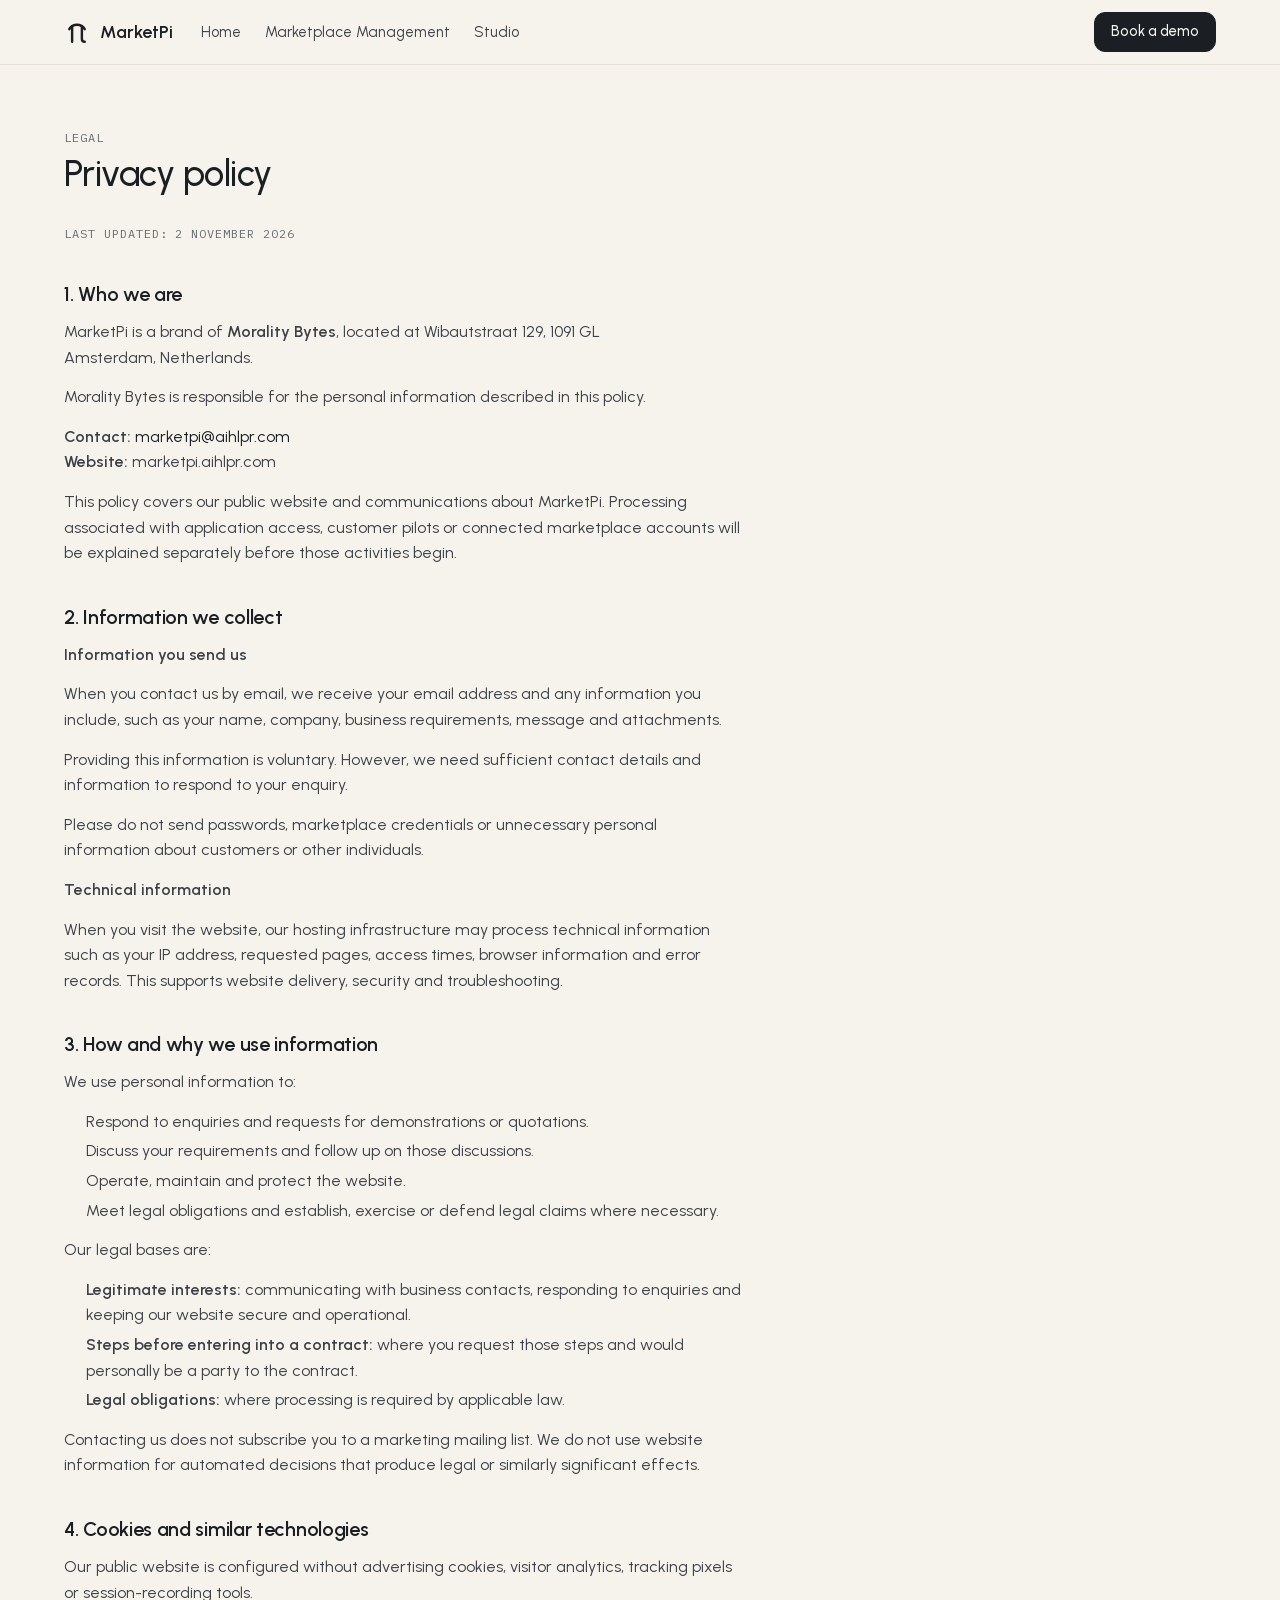
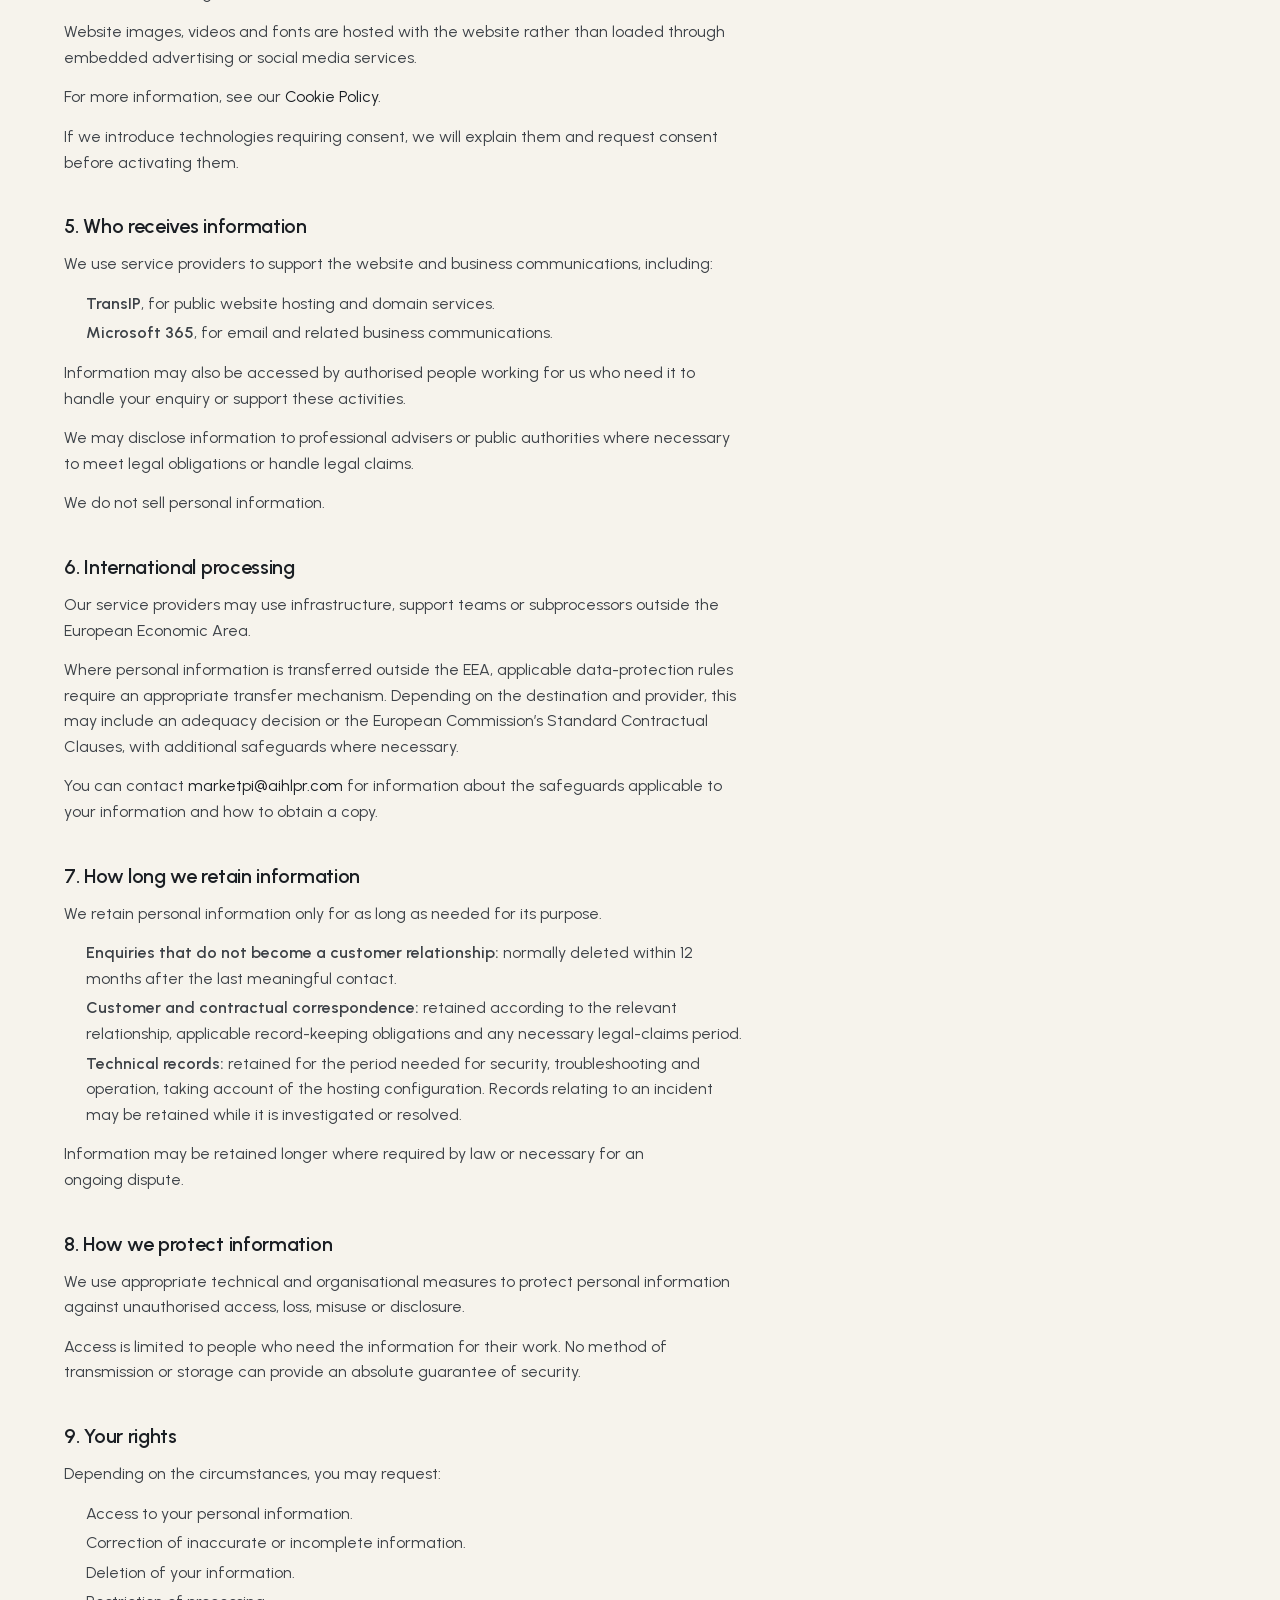
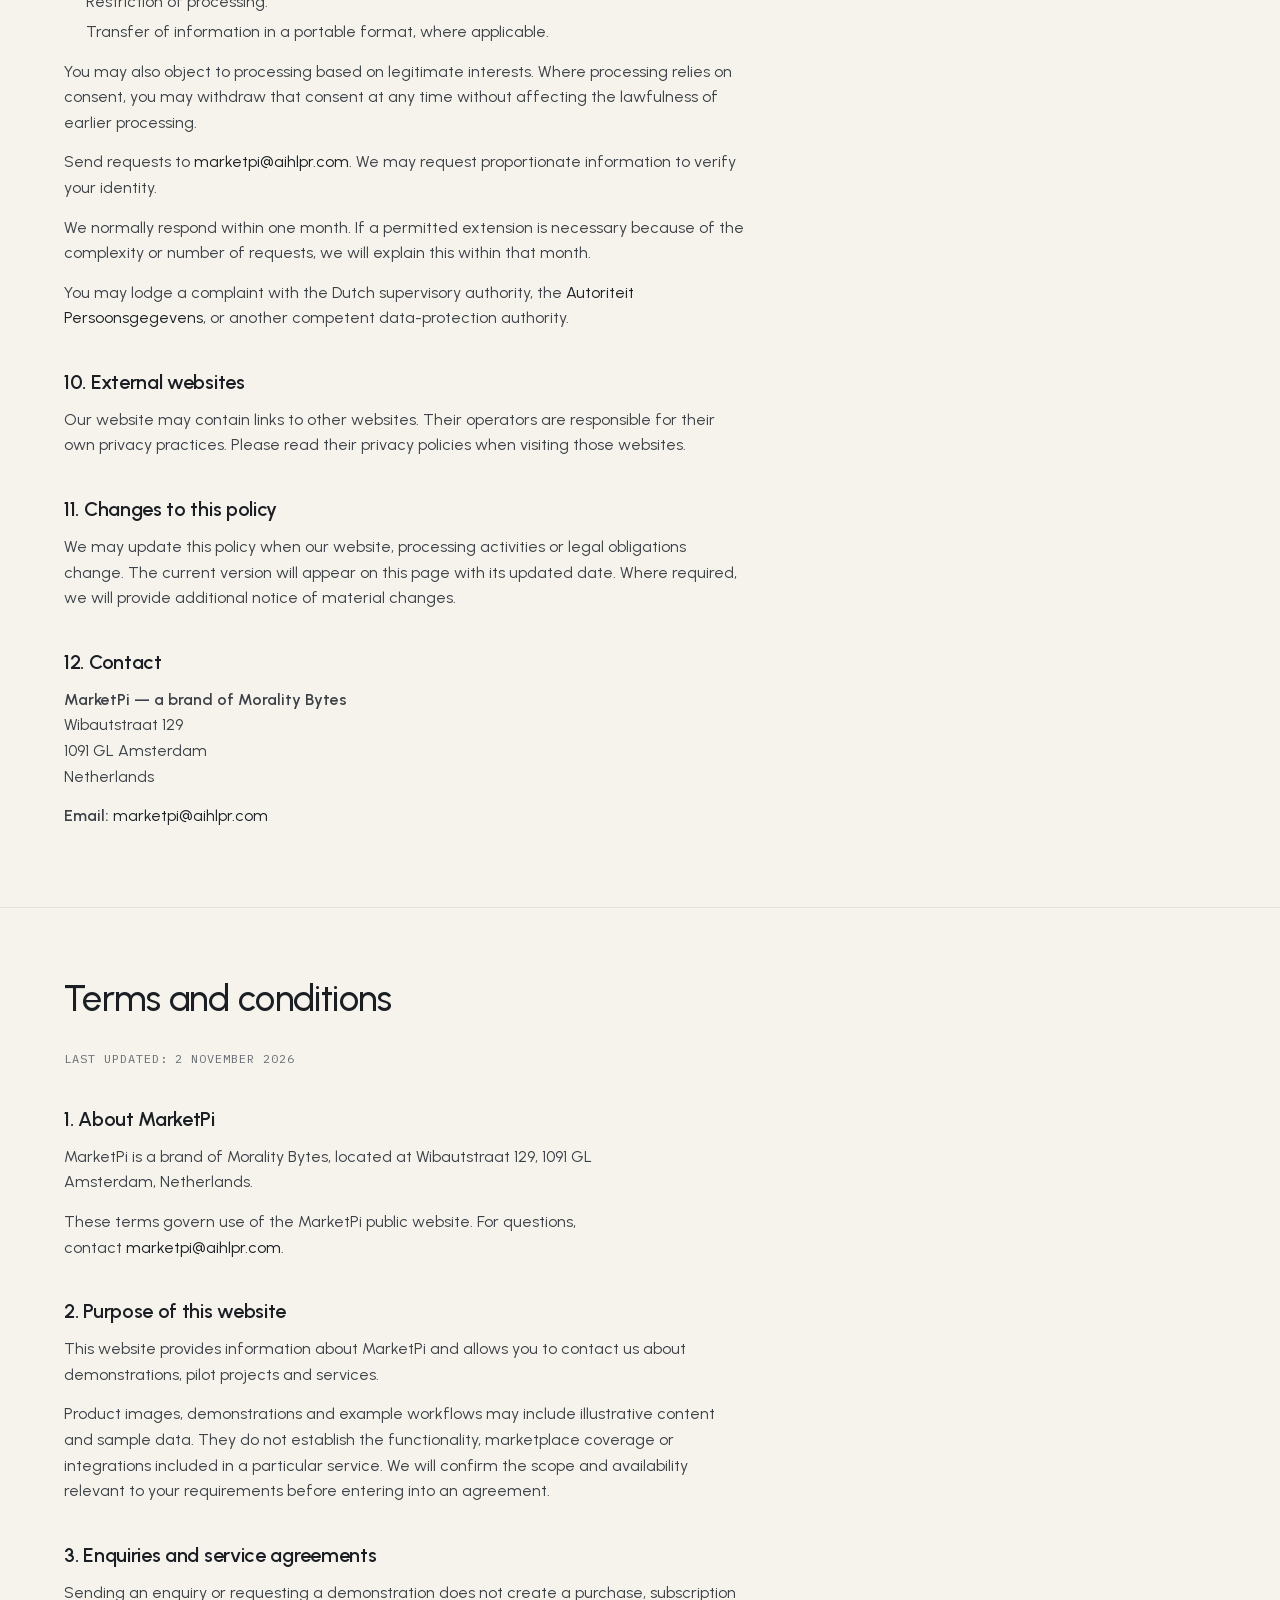
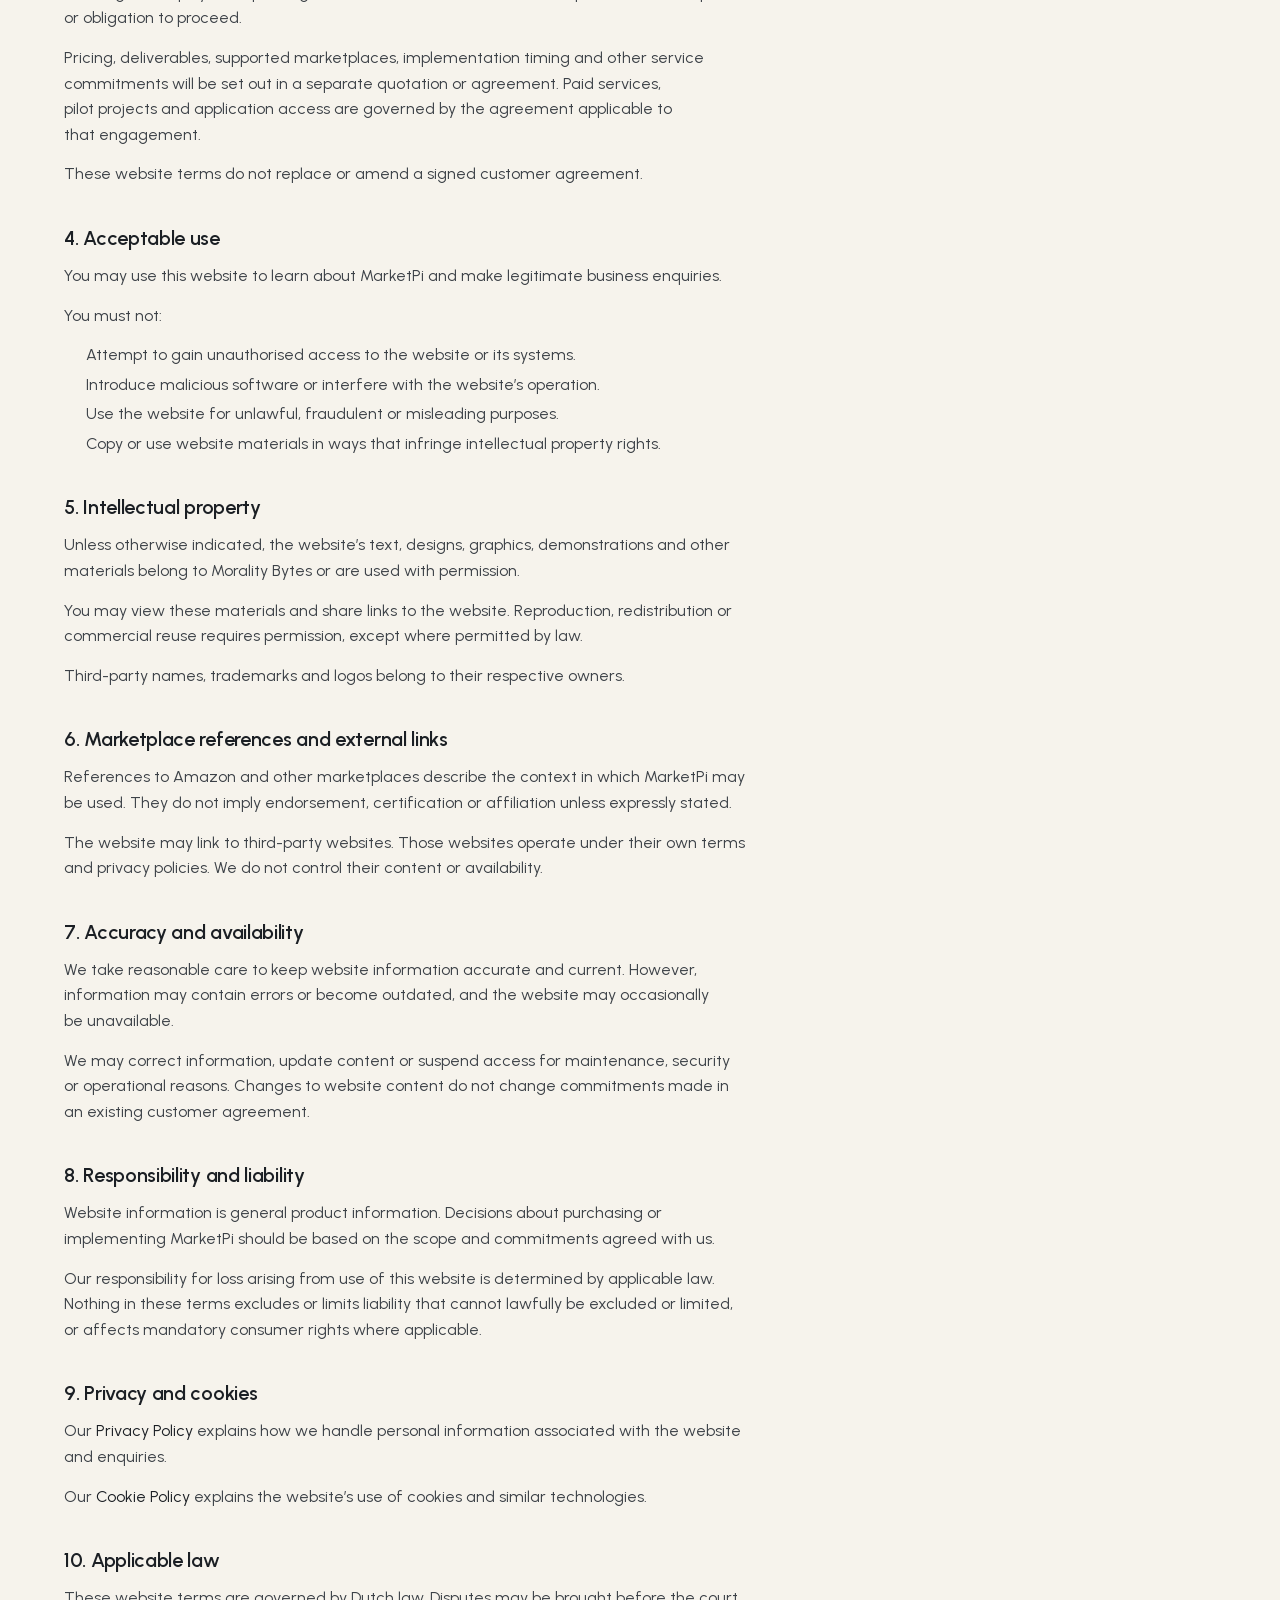
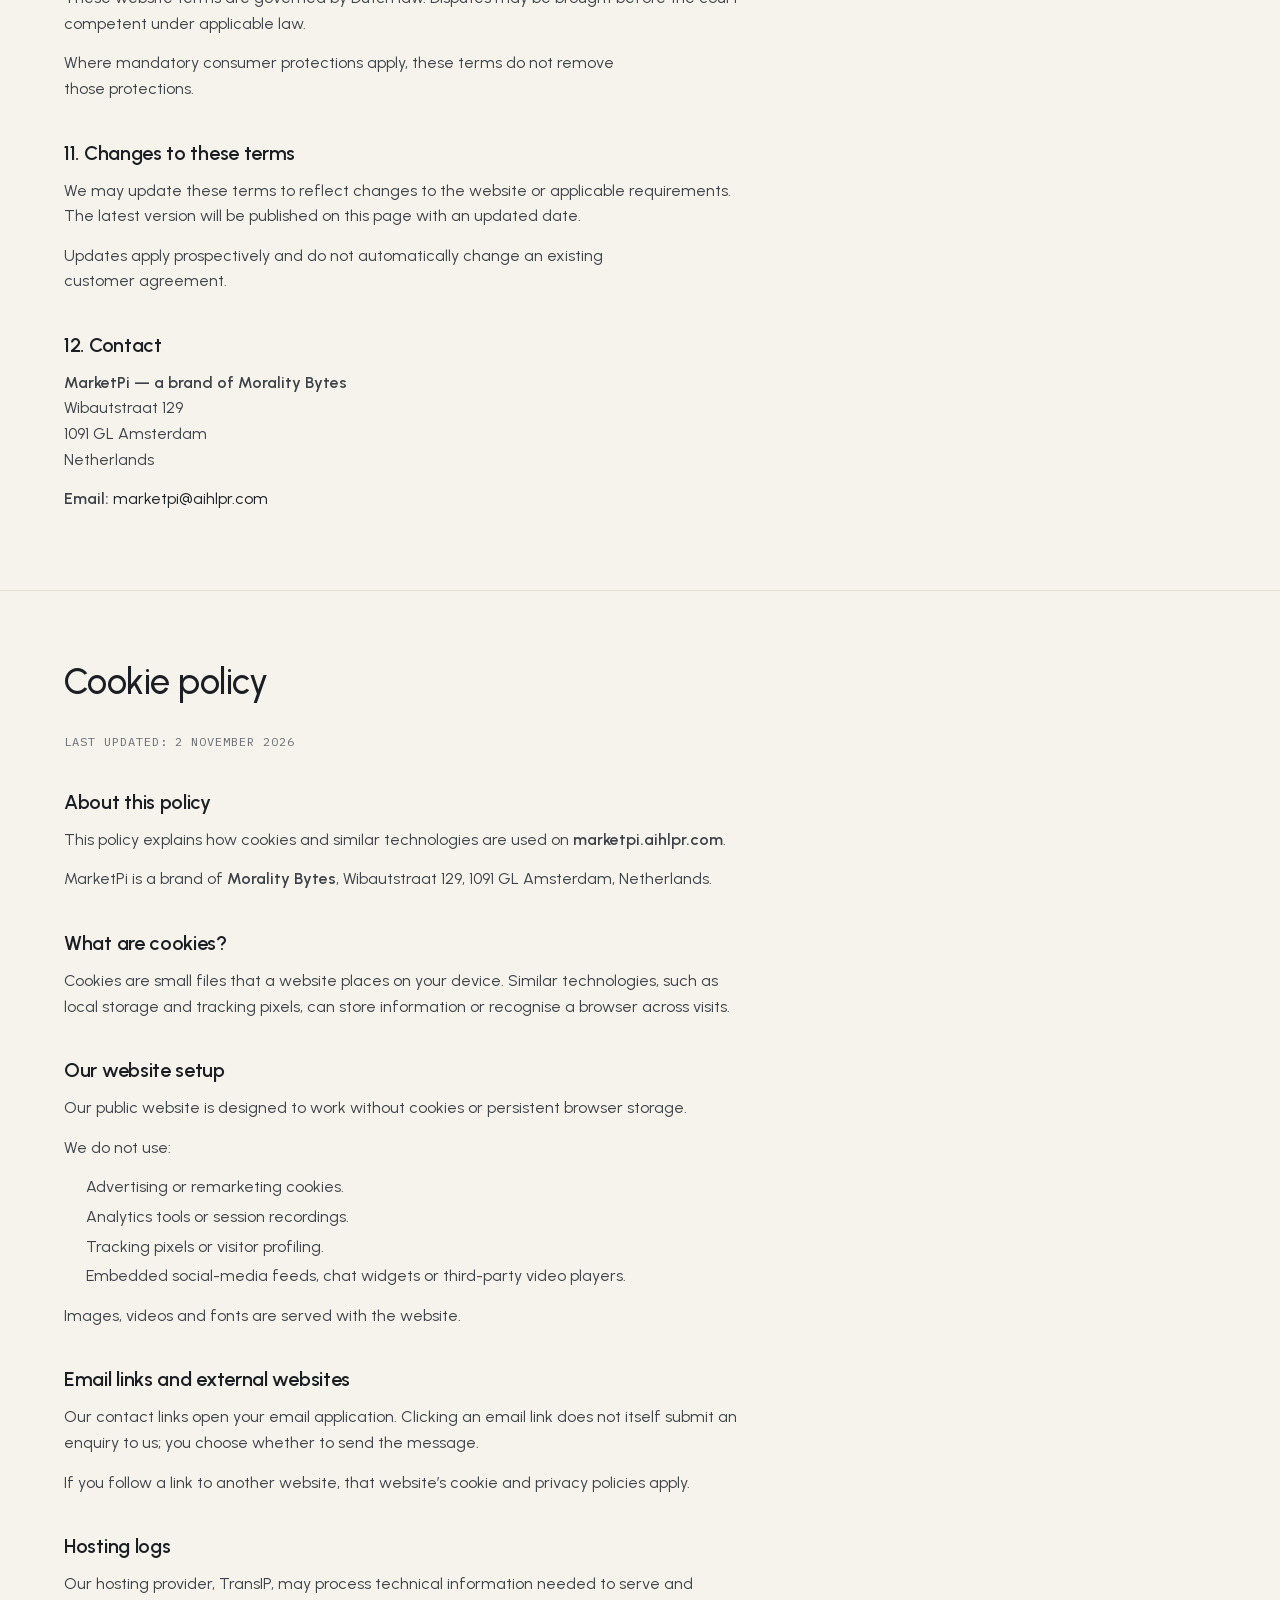
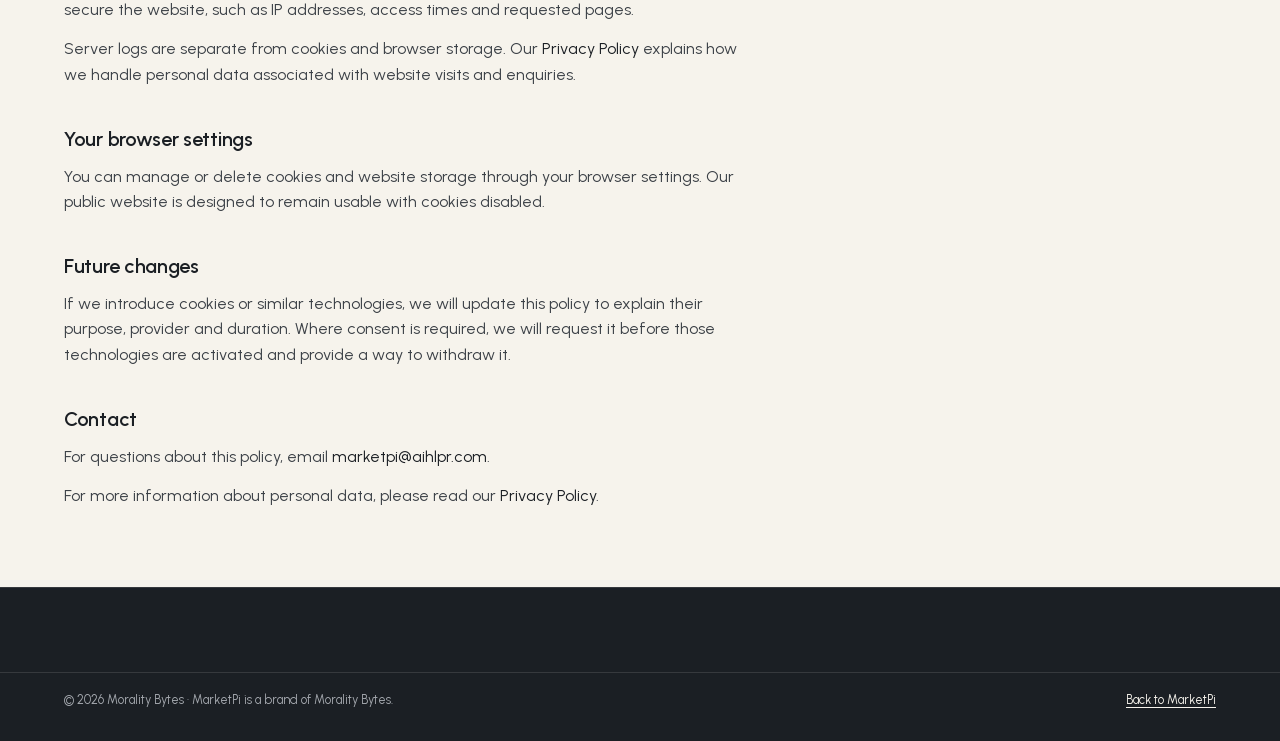
==== legal.html @ b83cbb1c "Merge pull request #6 from AIHLPR/demo-booking-link Link demo buttons to the MarketPi booking page" ====
<!DOCTYPE html>
<html lang="en"><head>
<meta charset="utf-8">
<title>Legal | MarketPi</title>
<meta name="viewport" content="width=device-width, initial-scale=1">
<meta name="robots" content="noindex">
<style>/* cyrillic-ext */
@font-face {
  font-family: 'IBM Plex Mono';
  font-style: normal;
  font-weight: 400;
  font-display: swap;
  src: url("assets/fonts/ibm-plex-mono-400-cyrillic-ext.woff2") format('woff2');
  unicode-range: U+0460-052F, U+1C80-1C8A, U+20B4, U+2DE0-2DFF, U+A640-A69F, U+FE2E-FE2F;
}
/* cyrillic */
@font-face {
  font-family: 'IBM Plex Mono';
  font-style: normal;
  font-weight: 400;
  font-display: swap;
  src: url("assets/fonts/ibm-plex-mono-400-cyrillic.woff2") format('woff2');
  unicode-range: U+0301, U+0400-045F, U+0490-0491, U+04B0-04B1, U+2116;
}
/* vietnamese */
@font-face {
  font-family: 'IBM Plex Mono';
  font-style: normal;
  font-weight: 400;
  font-display: swap;
  src: url("assets/fonts/ibm-plex-mono-400-vietnamese.woff2") format('woff2');
  unicode-range: U+0102-0103, U+0110-0111, U+0128-0129, U+0168-0169, U+01A0-01A1, U+01AF-01B0, U+0300-0301, U+0303-0304, U+0308-0309, U+0323, U+0329, U+1EA0-1EF9, U+20AB;
}
/* latin-ext */
@font-face {
  font-family: 'IBM Plex Mono';
  font-style: normal;
  font-weight: 400;
  font-display: swap;
  src: url("assets/fonts/ibm-plex-mono-400-latin-ext.woff2") format('woff2');
  unicode-range: U+0100-02BA, U+02BD-02C5, U+02C7-02CC, U+02CE-02D7, U+02DD-02FF, U+0304, U+0308, U+0329, U+1D00-1DBF, U+1E00-1E9F, U+1EF2-1EFF, U+2020, U+20A0-20AB, U+20AD-20C4, U+2113, U+2C60-2C7F, U+A720-A7FF;
}
/* latin */
@font-face {
  font-family: 'IBM Plex Mono';
  font-style: normal;
  font-weight: 400;
  font-display: swap;
  src: url("assets/fonts/ibm-plex-mono-400-latin.woff2") format('woff2');
  unicode-range: U+0000-00FF, U+0131, U+0152-0153, U+02BB-02BC, U+02C6, U+02DA, U+02DC, U+0304, U+0308, U+0329, U+2000-206F, U+20AC, U+2122, U+2191, U+2193, U+2212, U+2215, U+FEFF, U+FFFD;
}
/* cyrillic-ext */
@font-face {
  font-family: 'IBM Plex Mono';
  font-style: normal;
  font-weight: 500;
  font-display: swap;
  src: url("assets/fonts/ibm-plex-mono-500-cyrillic-ext.woff2") format('woff2');
  unicode-range: U+0460-052F, U+1C80-1C8A, U+20B4, U+2DE0-2DFF, U+A640-A69F, U+FE2E-FE2F;
}
/* cyrillic */
@font-face {
  font-family: 'IBM Plex Mono';
  font-style: normal;
  font-weight: 500;
  font-display: swap;
  src: url("assets/fonts/ibm-plex-mono-500-cyrillic.woff2") format('woff2');
  unicode-range: U+0301, U+0400-045F, U+0490-0491, U+04B0-04B1, U+2116;
}
/* vietnamese */
@font-face {
  font-family: 'IBM Plex Mono';
  font-style: normal;
  font-weight: 500;
  font-display: swap;
  src: url("assets/fonts/ibm-plex-mono-500-vietnamese.woff2") format('woff2');
  unicode-range: U+0102-0103, U+0110-0111, U+0128-0129, U+0168-0169, U+01A0-01A1, U+01AF-01B0, U+0300-0301, U+0303-0304, U+0308-0309, U+0323, U+0329, U+1EA0-1EF9, U+20AB;
}
/* latin-ext */
@font-face {
  font-family: 'IBM Plex Mono';
  font-style: normal;
  font-weight: 500;
  font-display: swap;
  src: url("assets/fonts/ibm-plex-mono-500-latin-ext.woff2") format('woff2');
  unicode-range: U+0100-02BA, U+02BD-02C5, U+02C7-02CC, U+02CE-02D7, U+02DD-02FF, U+0304, U+0308, U+0329, U+1D00-1DBF, U+1E00-1E9F, U+1EF2-1EFF, U+2020, U+20A0-20AB, U+20AD-20C4, U+2113, U+2C60-2C7F, U+A720-A7FF;
}
/* latin */
@font-face {
  font-family: 'IBM Plex Mono';
  font-style: normal;
  font-weight: 500;
  font-display: swap;
  src: url("assets/fonts/ibm-plex-mono-500-latin.woff2") format('woff2');
  unicode-range: U+0000-00FF, U+0131, U+0152-0153, U+02BB-02BC, U+02C6, U+02DA, U+02DC, U+0304, U+0308, U+0329, U+2000-206F, U+20AC, U+2122, U+2191, U+2193, U+2212, U+2215, U+FEFF, U+FFFD;
}
/* latin-ext */
@font-face {
  font-family: 'Urbanist';
  font-style: normal;
  font-weight: 400;
  font-display: swap;
  src: url("assets/fonts/urbanist-400-latin-ext.woff2") format('woff2');
  unicode-range: U+0100-02BA, U+02BD-02C5, U+02C7-02CC, U+02CE-02D7, U+02DD-02FF, U+0304, U+0308, U+0329, U+1D00-1DBF, U+1E00-1E9F, U+1EF2-1EFF, U+2020, U+20A0-20AB, U+20AD-20C4, U+2113, U+2C60-2C7F, U+A720-A7FF;
}
/* latin */
@font-face {
  font-family: 'Urbanist';
  font-style: normal;
  font-weight: 400;
  font-display: swap;
  src: url("assets/fonts/urbanist-400-latin.woff2") format('woff2');
  unicode-range: U+0000-00FF, U+0131, U+0152-0153, U+02BB-02BC, U+02C6, U+02DA, U+02DC, U+0304, U+0308, U+0329, U+2000-206F, U+20AC, U+2122, U+2191, U+2193, U+2212, U+2215, U+FEFF, U+FFFD;
}
/* latin-ext */
@font-face {
  font-family: 'Urbanist';
  font-style: normal;
  font-weight: 500;
  font-display: swap;
  src: url("assets/fonts/urbanist-400-latin-ext.woff2") format('woff2');
  unicode-range: U+0100-02BA, U+02BD-02C5, U+02C7-02CC, U+02CE-02D7, U+02DD-02FF, U+0304, U+0308, U+0329, U+1D00-1DBF, U+1E00-1E9F, U+1EF2-1EFF, U+2020, U+20A0-20AB, U+20AD-20C4, U+2113, U+2C60-2C7F, U+A720-A7FF;
}
/* latin */
@font-face {
  font-family: 'Urbanist';
  font-style: normal;
  font-weight: 500;
  font-display: swap;
  src: url("assets/fonts/urbanist-400-latin.woff2") format('woff2');
  unicode-range: U+0000-00FF, U+0131, U+0152-0153, U+02BB-02BC, U+02C6, U+02DA, U+02DC, U+0304, U+0308, U+0329, U+2000-206F, U+20AC, U+2122, U+2191, U+2193, U+2212, U+2215, U+FEFF, U+FFFD;
}
/* latin-ext */
@font-face {
  font-family: 'Urbanist';
  font-style: normal;
  font-weight: 600;
  font-display: swap;
  src: url("assets/fonts/urbanist-400-latin-ext.woff2") format('woff2');
  unicode-range: U+0100-02BA, U+02BD-02C5, U+02C7-02CC, U+02CE-02D7, U+02DD-02FF, U+0304, U+0308, U+0329, U+1D00-1DBF, U+1E00-1E9F, U+1EF2-1EFF, U+2020, U+20A0-20AB, U+20AD-20C4, U+2113, U+2C60-2C7F, U+A720-A7FF;
}
/* latin */
@font-face {
  font-family: 'Urbanist';
  font-style: normal;
  font-weight: 600;
  font-display: swap;
  src: url("assets/fonts/urbanist-400-latin.woff2") format('woff2');
  unicode-range: U+0000-00FF, U+0131, U+0152-0153, U+02BB-02BC, U+02C6, U+02DA, U+02DC, U+0304, U+0308, U+0329, U+2000-206F, U+20AC, U+2122, U+2191, U+2193, U+2212, U+2215, U+FEFF, U+FFFD;
}
</style>
<style>:root{--ink:#1B1F24;--ink2:#3C4147;--ink3:#686D73;--cream:#F6F3EC;--sheet:#FBF9F4;--white:#FFFFFF;--line:#E6E1D4;--lineD:#D3CDBD;--amber:#B27319;--amberT:#F4EBD6;--good:#3F7A4F;--goodT:#E2ECE4;--bad:#B0453A;--badT:#F4DED9;--sans:'Urbanist',system-ui,sans-serif;--mono:'IBM Plex Mono',ui-monospace,monospace;--pad:clamp(20px,5vw,64px);--ease:cubic-bezier(.2,.7,.2,1)}
*{box-sizing:border-box}
html{scroll-behavior:smooth}
html,body{margin:0;background:var(--cream);color:var(--ink);font-family:var(--sans);font-size:17px;line-height:1.5;-webkit-font-smoothing:antialiased;overflow-x:hidden}
a{color:var(--ink);text-decoration:none}a:hover{color:var(--amber)}
button{font:inherit;color:inherit;background:none;border:0;padding:0;cursor:pointer}
input{font:inherit;color:inherit}
img{display:block;max-width:100%;height:auto}
p{text-wrap:pretty;margin:0}
h1,h2,h3{margin:0;font-weight:500;letter-spacing:-.015em;text-wrap:balance}
ul,ol{margin:0;padding:0;list-style:none}
.k{font-family:var(--mono);font-size:12px;letter-spacing:.08em;text-transform:uppercase;color:var(--ink3)}
.mono{font-family:var(--mono)}
.wrap{width:100%;max-width:1280px;margin:0 auto;padding:0 var(--pad)}
.btn{display:inline-flex;align-items:center;justify-content:center;gap:8px;height:46px;padding:0 20px;border-radius:11px;border:1px solid var(--ink);background:var(--ink);color:var(--cream);font-size:15.5px;font-weight:500;white-space:nowrap;transition:background .15s,border-color .15s,color .15s}
.btn:hover{background:var(--amber);border-color:var(--amber);color:#fff}
.btn.g{background:transparent;color:var(--ink);border-color:var(--lineD)}.btn.g:hover{background:var(--white);border-color:var(--ink);color:var(--ink)}
.tag{display:inline-flex;align-items:center;gap:6px;min-height:22px;padding:2px 9px;border-radius:999px;border:1px solid var(--lineD);font-family:var(--mono);font-size:10.5px;letter-spacing:.06em;text-transform:uppercase;color:var(--ink2);white-space:nowrap}
.tag i{width:6px;height:6px;border-radius:50%;background:currentColor;flex:none}
.tag.good{background:var(--goodT);border-color:transparent;color:var(--good)}
.tag.bad{background:var(--badT);border-color:transparent;color:var(--bad)}
.tag.amber{background:var(--amberT);border-color:transparent;color:var(--amber)}
.tag.ink{background:var(--ink);border-color:var(--ink);color:var(--cream)}
/* reveal */
.rv{opacity:0;transform:translateY(18px);transition:opacity .8s var(--ease),transform .8s var(--ease)}
.rv.in{opacity:1;transform:none}
.d1{transition-delay:.12s}.d2{transition-delay:.24s}.d3{transition-delay:.36s}
/* nav */
.nav{position:sticky;top:0;z-index:20;background:rgba(246,243,236,.9);backdrop-filter:blur(12px);border-bottom:1px solid var(--line)}
.nav .wrap{display:flex;align-items:center;gap:28px;height:64px}
.nav .brand{display:flex;align-items:center;gap:10px;font-weight:600;font-size:18px}
.nav .brand svg{width:26px;height:26px}
.nav .links{display:flex;gap:24px;flex:1;font-size:15px}
.nav .links a{color:var(--ink2)}.nav .links a:hover{color:var(--amber)}
.nav .btn{height:40px;padding:0 16px;font-size:14.5px;margin-left:auto}
.nav .links a[aria-current]{color:var(--ink);font-weight:500}
.nav .menu{display:none;position:relative}
.nav .menu summary{display:flex;align-items:center;justify-content:center;width:40px;height:40px;border:1px solid var(--line);border-radius:10px;cursor:pointer;list-style:none;color:var(--ink)}
.nav .menu summary::-webkit-details-marker{display:none}
.nav .menu summary svg{width:20px;height:20px}
.nav .menu-list{position:absolute;top:calc(100% + 8px);right:0;display:flex;flex-direction:column;min-width:240px;padding:8px;background:#fff;border:1px solid var(--line);border-radius:14px;box-shadow:0 12px 32px rgba(27,31,36,.12);font-size:16px}
.nav .menu-list a{padding:12px;border-radius:8px;color:var(--ink)}
.nav .menu-list a[aria-current]{font-weight:600}
@media (max-width:1000px){.nav .wrap{gap:12px}.nav .menu{display:block}}
/* sections */
.sec{padding:clamp(72px,9vw,120px) 0}
.sec.w{background:var(--white)}
.sec.d{background:var(--ink);color:var(--cream);--ink2:#C9CCD1;--ink3:#A4A8AE;--line:rgba(246,243,236,.16);--lineD:rgba(246,243,236,.3);--sheet:#23282E;--white:#1B1F24}
.sec.d a{color:var(--cream)}.sec.d a:hover{color:#E7C98F}
.sec.d .btn{background:var(--cream);border-color:var(--cream);color:var(--ink)}.sec.d .btn:hover{background:var(--amber);border-color:var(--amber);color:#fff}
.sec>.wrap{display:flex;flex-direction:column;gap:clamp(32px,4vw,56px)}
.head{display:flex;flex-direction:column;gap:14px;max-width:62ch}
.head h2{font-size:clamp(30px,3.6vw,50px);line-height:1.06}
.head p{font-size:clamp(16.5px,1.25vw,19px);color:var(--ink2);max-width:58ch}
.head .line{font-weight:500;color:var(--ink);margin-top:4px}
.split{display:grid;grid-template-columns:minmax(0,5fr) minmax(0,7fr);gap:clamp(28px,4vw,64px);align-items:center}
.split.r{grid-template-columns:minmax(0,7fr) minmax(0,5fr)}
.split.r .head{order:2}
.split .head{gap:14px}
.split .head h2{font-size:clamp(28px,3.1vw,42px)}
/* frame */
.frame{position:relative;border-radius:12px;background:var(--white);border:1px solid var(--lineD);overflow:hidden;box-shadow:0 30px 60px -40px rgba(27,31,36,.35)}
.frame .bar{display:flex;align-items:center;gap:6px;height:34px;padding:0 12px;border-bottom:1px solid #E6E1D4;background:#FAF8F2;color:#686D73}
.frame .bar i{width:9px;height:9px;border-radius:50%;background:#D3CDBD}
.frame .bar span{margin-left:8px;font-family:var(--mono);font-size:11.5px;letter-spacing:.04em;white-space:nowrap;overflow:hidden;text-overflow:ellipsis}
/* hero */
.hero{padding:clamp(56px,7vw,96px) 0 0;overflow:hidden}
.hero .wrap{gap:clamp(36px,5vw,64px)}
.hero .top{display:grid;grid-template-columns:minmax(0,7fr) minmax(0,5fr);gap:40px;align-items:end}
.hero h1{font-size:clamp(38px,5.2vw,74px);line-height:1;letter-spacing:-.025em;max-width:14ch;margin-top:14px}
.hero .lede{font-size:clamp(17px,1.4vw,21px);color:var(--ink2);max-width:44ch}
.hero .cta{display:flex;gap:10px;flex-wrap:wrap;margin-top:22px}
.hero .for{font-size:14px;color:var(--ink3);margin-top:18px}
.hero .shot{margin-bottom:-6vw}
.hero .shot .frame{box-shadow:0 50px 80px -50px rgba(27,31,36,.45)}
/* workflow */
.flow{display:grid;grid-template-columns:minmax(0,1fr) minmax(0,1fr);gap:clamp(28px,5vw,72px);align-items:start}
.flow .stick{position:sticky;top:96px;display:flex;flex-direction:column;gap:28px}
.nodes{display:grid;grid-template-columns:repeat(4,minmax(0,1fr));position:relative}
.nodes:before{content:"";position:absolute;left:12.5%;right:12.5%;top:13px;height:1px;background:var(--lineD)}
.nodes .prog{position:absolute;left:12.5%;top:12px;height:3px;border-radius:2px;background:var(--amber);width:0;transition:width .7s var(--ease)}
.node{display:flex;flex-direction:column;align-items:center;gap:12px;text-align:center;position:relative}
.node i{width:27px;height:27px;border-radius:50%;border:1.5px solid var(--ink);background:var(--cream);display:flex;align-items:center;justify-content:center;font-family:var(--mono);font-size:11px;transition:background .3s,color .3s,border-color .3s}
.node b{font-weight:500;font-size:17px;transition:color .3s}
.node small{font-size:13px;color:var(--ink3);max-width:16ch;line-height:1.35}
.node.done i{background:var(--ink);color:var(--cream)}
.node.on i{background:var(--amber);border-color:var(--amber);color:#fff}
.node.on b{color:var(--amber)}
.peek{border:1px solid var(--line);border-radius:12px;background:var(--white);padding:16px 18px;min-height:150px;display:flex;flex-direction:column;gap:10px;font-size:14.5px}
.peek .k{font-size:11px}
.peek .row{display:flex;justify-content:space-between;gap:12px;align-items:center;padding:8px 0;border-top:1px solid var(--line)}
.peek .row:first-of-type{border-top:0}
.peek .row span:first-child{color:var(--ink2)}
.peek img{width:44px;height:44px;border-radius:6px;border:1px solid var(--line);object-fit:cover}
.peek .thumbs{display:flex;gap:6px}
.fsteps{display:flex;flex-direction:column}
.fstep{min-height:52vh;display:flex;flex-direction:column;justify-content:center;gap:10px;padding:28px 0;border-top:1px solid var(--line);opacity:.35;transition:opacity .4s}
.fstep:first-child{border-top:0}
.fstep.on{opacity:1}
.fstep h3{font-size:clamp(24px,2.6vw,34px);line-height:1.1}
.fstep p{font-size:16.5px;color:var(--ink2);max-width:40ch}
/* publish excerpt */
.pub{border:1px solid var(--lineD);border-radius:12px;background:var(--white);overflow:hidden;box-shadow:0 30px 60px -40px rgba(27,31,36,.35)}
.pub .tabs{display:flex;gap:4px;padding:10px 12px;border-bottom:1px solid var(--line);background:var(--sheet);overflow-x:auto}
.pub .tabs button{padding:7px 12px;border-radius:999px;font-size:14px;color:var(--ink2);border:1px solid transparent;white-space:nowrap;display:flex;gap:8px;align-items:center}
.pub .tabs button small{font-family:var(--mono);font-size:10px;letter-spacing:.06em;text-transform:uppercase;color:var(--ink3)}
.pub .tabs button.on{background:var(--ink);color:var(--cream)}.pub .tabs button.on small{color:#C9CCD1}
.pub .body{display:grid;grid-template-columns:150px minmax(0,1fr);gap:20px;padding:20px}
.pub .img{position:relative}
.pub .img img{width:100%;aspect-ratio:1;object-fit:cover;border-radius:8px;border:1px solid var(--line)}
.pub .img .sz{position:absolute;left:8px;bottom:8px;background:rgba(27,31,36,.85);color:#fff;font-family:var(--mono);font-size:10.5px;padding:3px 7px;border-radius:5px}
.pub .fields{display:flex;flex-direction:column;font-size:14.5px}
.pub .f{display:grid;grid-template-columns:110px minmax(0,1fr);gap:12px;padding:8px 0;border-top:1px solid var(--line)}
.pub .f:first-child{border-top:0;padding-top:0}
.pub .f .k{font-size:11px;padding-top:3px}
.pub .f .v{color:var(--ink)}
.pub .f .v small{display:block;font-family:var(--mono);font-size:11px;color:var(--ink3);margin-top:2px}
.pub .sub{display:flex;flex-wrap:wrap;gap:10px 18px;align-items:center;padding:14px 20px;border-top:1px solid var(--line);background:var(--sheet);font-size:14px}
.pub .sub .k{font-size:11px}
.pub .sub .ref{font-family:var(--mono);font-size:12px;color:var(--amber)}
.pub .pane{display:none}.pub .pane.on{display:contents}
/* manage excerpt */
.mg{border:1px solid var(--lineD);border-radius:12px;background:var(--white);overflow:hidden;box-shadow:0 30px 60px -40px rgba(27,31,36,.35);display:grid;grid-template-columns:minmax(0,1fr) minmax(0,1fr);min-height:400px}
.mg .list{border-right:1px solid var(--line);display:flex;flex-direction:column}
.mg .lh{display:flex;justify-content:space-between;align-items:center;padding:14px 18px;border-bottom:1px solid var(--line);font-weight:500;font-size:15px}
.mg .lh .k{font-size:11px}
.mg .it{display:grid;grid-template-columns:40px minmax(0,1fr) auto;gap:12px;align-items:center;padding:12px 18px;border-bottom:1px solid var(--line);text-align:left;transition:background .3s}
.mg .it img{width:40px;height:40px;border-radius:6px;border:1px solid var(--line);object-fit:cover;background:#fff}
.mg .it b{display:block;font-weight:500;font-size:14.5px}
.mg .it small{font-size:12.5px;color:var(--ink3)}
.mg .it.on{background:var(--sheet)}
.mg .it .asg{display:none;font-family:var(--mono);font-size:10.5px;color:var(--ink3);letter-spacing:.04em}
.mg.assigned .it.on .asg{display:block}.mg.assigned .it.on .tag.bad{display:none}
.mg .det{padding:18px;display:flex;flex-direction:column;gap:14px;font-size:14.5px;opacity:0;transform:translateX(8px);transition:opacity .4s,transform .4s}
.mg.open .det{opacity:1;transform:none}
.mg .det h4{margin:0;font-size:17px;font-weight:500}
.mg .det .meta{font-family:var(--mono);font-size:11.5px;color:var(--ink3);letter-spacing:.03em}
.mg .cause{padding:12px 14px;border-radius:9px;background:var(--sheet);border:1px solid var(--line);display:flex;flex-direction:column;gap:4px}
.mg .cause .k{font-size:11px}
.mg .hist{display:flex;flex-direction:column}
.mg .hist li{display:grid;grid-template-columns:52px minmax(0,1fr);gap:12px;padding:7px 0;border-top:1px solid var(--line);font-size:13.5px}
.mg .hist li span:first-child{font-family:var(--mono);font-size:11px;color:var(--ink3);padding-top:2px}
.mg .acts{display:flex;gap:8px;flex-wrap:wrap;margin-top:auto}
.mg .acts button{height:36px;padding:0 13px;border-radius:9px;border:1px solid var(--lineD);font-size:13.5px;font-weight:500;background:var(--white)}
.mg .acts button.p{background:var(--ink);color:var(--cream);border-color:var(--ink)}
.mg .toast{position:absolute;left:50%;top:4px;transform:translate(-50%,8px);background:var(--ink);color:var(--cream);padding:9px 14px;border-radius:9px;font-size:13.5px;opacity:0;transition:opacity .3s,transform .3s;white-space:nowrap;max-width:calc(100% - 24px);overflow:hidden;text-overflow:ellipsis}
.mg.assigned .toast{opacity:1;transform:translateX(-50%)}
.mgwrap{position:relative;padding-top:48px;margin-top:-48px}
.replay{display:inline-flex;align-items:center;gap:6px;font-size:13.5px;color:var(--ink3);margin-top:12px}
.replay:hover{color:var(--amber)}
/* monitor measure line */
.measure{display:grid;grid-template-columns:auto minmax(0,1fr);gap:20px 28px;align-items:center;padding:20px 24px;border:1px solid var(--line);border-radius:12px;background:var(--white)}
.measure .big{font-size:clamp(44px,5vw,64px);line-height:1;letter-spacing:-.04em;font-weight:500}
.measure .big small{font-size:.45em;letter-spacing:-.02em}
.measure p{font-size:15px;color:var(--ink2)}
.measure p b{font-weight:500;color:var(--ink)}
/* timeline */
.tl{position:relative;display:grid;grid-template-columns:repeat(6,minmax(0,1fr));gap:12px;padding-top:28px}
.tl:before{content:"";position:absolute;left:0;right:0;top:9px;height:1px;background:var(--lineD)}
.tl li{position:relative;display:flex;flex-direction:column;gap:6px;font-size:14px}
.tl li:before{content:"";position:absolute;top:-24px;left:0;width:11px;height:11px;border-radius:50%;background:var(--cream);border:1.5px solid var(--ink)}
.tl li.a:before{background:var(--amber);border-color:var(--amber)}
.tl li.b:before{background:var(--bad);border-color:var(--bad)}
.tl li .k{font-size:11px}
.tl li b{font-weight:500;font-size:15px;line-height:1.3}
.tl li span{color:var(--ink2);font-size:13.5px}
.beside{display:flex;gap:10px;flex-wrap:wrap}
.beside span{padding:8px 14px;border:1px dashed var(--lineD);border-radius:999px;font-size:14px;color:var(--ink2)}
.beside span.us{border-style:solid;border-color:var(--ink);color:var(--ink);font-weight:500}
/* close */
.close .grid{display:grid;grid-template-columns:minmax(0,1fr) minmax(300px,440px);gap:clamp(28px,5vw,80px);align-items:center}
.close h2{font-size:clamp(34px,4.6vw,64px);line-height:1.02;letter-spacing:-.025em}
.close p{font-size:18px;color:var(--ink2);margin-top:18px;max-width:44ch}
.form{background:var(--sheet);border:1px solid var(--lineD);border-radius:16px;padding:26px}
.form label{display:block;font-size:13px;color:var(--ink3);margin:14px 0 6px}.form label:first-child{margin-top:0}
.form input{width:100%;height:46px;border:1px solid var(--lineD);border-radius:10px;padding:0 14px;background:#2A2F36;color:var(--cream);outline:none}
.form input::placeholder{color:#7F858C}
.form input:focus{border-color:var(--cream)}
.form .btn{width:100%;margin-top:20px}
.form .thanks{display:none;font-size:16px}
.form.sent .fields{display:none}.form.sent .thanks{display:block}
footer{background:var(--ink);color:#A4A8AE;padding:28px 0 44px;font-size:13.5px;border-top:1px solid rgba(246,243,236,.12)}
footer .wrap{display:flex;justify-content:space-between;align-items:center;flex-wrap:wrap;gap:10px 28px}
footer a{color:var(--cream);text-decoration:underline;text-underline-offset:3px}footer a:hover{color:#E7C98F}
@media (prefers-reduced-motion:reduce){.rv{opacity:1;transform:none;transition:none}}
@media (max-width:1000px){.nav .links{display:none}.hero .top{grid-template-columns:minmax(0,1fr)}.split,.split.r{grid-template-columns:minmax(0,1fr)}.split.r .head{order:0}.flow{grid-template-columns:minmax(0,1fr)}.flow .stick{position:static}.fstep{min-height:0;padding:20px 0}.fstep:first-child{border-top:1px solid var(--line)}.tl{grid-template-columns:repeat(3,minmax(0,1fr));row-gap:36px}.tl:before{display:none}.tl li:before{top:-22px}.close .grid{grid-template-columns:minmax(0,1fr)}}
@media (max-width:700px){.mg{grid-template-columns:minmax(0,1fr)}.mg .list{border-right:0;border-bottom:1px solid var(--line)}.mg .det{display:none}.mg.open .det{display:flex}.pub .body{grid-template-columns:minmax(0,1fr)}.pub .img{max-width:160px}.measure{grid-template-columns:minmax(0,1fr)}.nodes small{display:none}.nodes b{font-size:14px}.tl{grid-template-columns:repeat(2,minmax(0,1fr))}.hero .shot{margin-bottom:-10vw}.form{padding:20px}}

.head p{max-width:52ch}
/* publish table */
.pt{border:1px solid var(--lineD);border-radius:12px;background:var(--white);overflow:hidden;box-shadow:0 30px 60px -40px rgba(27,31,36,.35);font-size:14.5px}
.pt .th,.pt .row{display:grid;grid-template-columns:minmax(0,1.6fr) minmax(0,1fr) 60px minmax(0,1fr) minmax(0,1.2fr);gap:14px;align-items:center;padding:12px 18px}
.pt .th{font-family:var(--mono);font-size:10.5px;letter-spacing:.08em;text-transform:uppercase;color:var(--ink3);border-bottom:1px solid var(--line);background:var(--sheet)}
.pt .row{width:100%;text-align:left;border-top:1px solid var(--line);transition:background .2s}
.pt .row:first-of-type{border-top:0}
.pt .row:hover,.pt .row.on{background:var(--sheet)}
.pt .row .p{display:flex;align-items:center;gap:10px;min-width:0}
.pt .row .p img{width:34px;height:34px;border-radius:6px;border:1px solid var(--line);object-fit:cover;flex:none;background:#fff}
.pt .row .p b{font-weight:500;display:block;white-space:nowrap;overflow:hidden;text-overflow:ellipsis}
.pt .row .p small{display:block;font-family:var(--mono);font-size:10.5px;color:var(--ink3);letter-spacing:.04em}
.pt .row .cc{font-family:var(--mono);font-size:11.5px;color:var(--ink2);white-space:nowrap}
.pt .pdet{display:grid;grid-template-columns:120px minmax(0,1fr);gap:18px;padding:16px 18px 18px;border-top:1px solid var(--line);background:var(--sheet)}
.pt .pdet .img{position:relative}
.pt .pdet .img img{width:100%;aspect-ratio:1;object-fit:cover;border-radius:8px;border:1px solid var(--line);background:#fff}
.pt .pdet .img .sz{position:absolute;left:6px;bottom:6px;background:rgba(27,31,36,.85);color:#fff;font-family:var(--mono);font-size:10px;padding:2px 6px;border-radius:4px}
.pt .f{display:grid;grid-template-columns:96px minmax(0,1fr);gap:12px;padding:7px 0;border-top:1px solid var(--line);font-size:14px}
.pt .f:first-child{border-top:0;padding-top:0}
.pt .f .k{font-size:10.5px;padding-top:3px}
.pt .f small{display:block;font-family:var(--mono);font-size:11px;color:var(--ink3);margin-top:2px}
.pt .hint{padding:12px 18px;border-top:1px solid var(--line);font-size:13px;color:var(--ink3);display:flex;justify-content:space-between;gap:12px;flex-wrap:wrap}
.pt.open .hint{display:none}
/* measure line, clearly demo */
.measure .k.demo{grid-column:1/-1;margin-top:-6px}
/* studio intro link in the lifecycle */
.fstep a.more{font-size:14.5px;color:var(--amber);text-decoration:underline;text-underline-offset:3px}
/* close: two paths */
.paths{display:flex;gap:10px;flex-wrap:wrap;margin-top:26px}
.sec.d .btn.g{background:transparent;color:var(--cream);border-color:rgba(246,243,236,.4)}.sec.d .btn.g:hover{background:var(--amber);border-color:var(--amber);color:#fff}
.watch{position:fixed;inset:0;z-index:50;background:rgba(27,31,36,.72);display:flex;align-items:center;justify-content:center;padding:24px}
.watch[hidden]{display:none}
.watch .box{width:min(960px,100%);background:var(--ink);color:var(--cream);border-radius:14px;border:1px solid rgba(246,243,236,.18);overflow:hidden}
.watch .vh{display:flex;justify-content:space-between;align-items:center;padding:12px 16px;border-bottom:1px solid rgba(246,243,236,.14);font-size:14px}
.watch .vh button{width:32px;height:32px;border-radius:8px;border:1px solid rgba(246,243,236,.3);display:flex;align-items:center;justify-content:center}
.watch .vid{aspect-ratio:16/9;display:flex;flex-direction:column;align-items:center;justify-content:center;gap:12px;background:#23282E;color:#A4A8AE;font-size:15px;text-align:center;padding:24px}
.watch .vid .k{color:#A4A8AE}
.watch .vid .play{width:64px;height:64px;border-radius:50%;border:1.5px solid rgba(246,243,236,.5);display:flex;align-items:center;justify-content:center}
.watch .vid .play svg{width:22px;height:22px;margin-left:3px}
@media (max-width:700px){.pt .th{display:none}.pt .row{grid-template-columns:minmax(0,1fr) auto;row-gap:6px}.pt .row .mk,.pt .row .cc{display:none}.pt .pdet{grid-template-columns:minmax(0,1fr)}.pt .pdet .img{max-width:140px}}

/* built excerpts: one idea each, no window chrome */
.card{border:1px solid var(--lineD);border-radius:14px;background:var(--white);box-shadow:0 30px 60px -44px rgba(27,31,36,.35);overflow:hidden}
.card .ch{display:flex;align-items:center;gap:12px;padding:14px 18px;border-bottom:1px solid var(--line)}
.card .ch img{width:40px;height:40px;border-radius:8px;border:1px solid var(--line);object-fit:cover;background:#fff}
.card .ch b{font-weight:500;font-size:16px;display:block}
.card .ch small{font-family:var(--mono);font-size:11px;color:var(--ink3);letter-spacing:.04em}
.card .ch .k{margin-left:auto}
.card .cr{display:grid;grid-template-columns:minmax(0,1.1fr) minmax(0,1fr) auto;gap:14px;align-items:center;padding:13px 18px;border-top:1px solid var(--line);font-size:14.5px}
.card .cr:first-of-type{border-top:0}
.card .cr .m{font-weight:500}.card .cr .m small{display:block;font-family:var(--mono);font-size:10.5px;color:var(--ink3);letter-spacing:.04em;font-weight:400;margin-top:2px}
.card .cr .s{color:var(--ink2)}
.card .cf{padding:12px 18px;border-top:1px solid var(--line);background:var(--sheet);font-size:13.5px;color:var(--ink2);display:flex;gap:10px;align-items:center;flex-wrap:wrap}
.card .cf b{font-weight:500;color:var(--ink)}
/* hero */
.hero .top{align-items:center}
.hero{padding-bottom:clamp(56px,7vw,96px)}
.hero .top{grid-template-columns:minmax(0,6fr) minmax(0,5fr);gap:clamp(32px,5vw,72px)}
.hero .hv{max-width:560px;margin-left:auto}
/* monitor excerpt */
.mon{display:flex;flex-direction:column}
.mon .st4{display:grid;grid-template-columns:repeat(4,minmax(0,1fr))}
.mon .st4>div{padding:14px 16px;border-left:1px solid var(--line);display:flex;flex-direction:column;gap:6px}
.mon .st4>div:first-child{border-left:0}
.mon .st4 .k{font-size:10.5px}
.mon .st4 b{font-weight:500;font-size:15px;line-height:1.25}
.mon .st4 small{font-size:12.5px;color:var(--ink3)}
.mon .st4 .tag{align-self:flex-start;margin-top:2px}
.mon .cmp{display:grid;grid-template-columns:150px 150px minmax(0,1fr);gap:18px;padding:18px;border-top:1px solid var(--line);background:var(--sheet);align-items:start}
.mon .cmp figure{margin:0;display:flex;flex-direction:column;gap:6px}
.mon .cmp img{width:100%;aspect-ratio:1;object-fit:cover;border-radius:8px;border:1px solid var(--line);background:#fff}
.mon .cmp .live img{outline:2px solid var(--bad);outline-offset:-2px}
.mon .cmp figcaption{font-size:12.5px;color:var(--ink2)}
.mon .cmp figcaption b{font-weight:500;color:var(--ink)}
.mon .why{display:flex;flex-direction:column;gap:8px;font-size:14px}
.mon .why b{font-weight:500;font-size:15.5px}
.mon .why p{color:var(--ink2)}
.mon .why .acts{display:flex;gap:8px;flex-wrap:wrap;margin-top:6px}
.mon .why .acts span{height:34px;padding:0 12px;border-radius:9px;border:1px solid var(--lineD);font-size:13.5px;font-weight:500;display:inline-flex;align-items:center;background:var(--white)}
.mon .why .acts span.p{background:var(--ink);color:var(--cream);border-color:var(--ink)}
/* studio excerpt */
.stu{display:grid;grid-template-columns:minmax(0,1.15fr) minmax(0,1fr);gap:clamp(20px,3vw,40px);align-items:stretch}
.stu .img{position:relative;border-radius:14px;overflow:hidden;border:1px solid var(--lineD)}
.stu .img img{width:100%;aspect-ratio:1;object-fit:cover}
.stu .img .lock{position:absolute;left:12px;bottom:12px;display:inline-flex;align-items:center;gap:7px;background:rgba(27,31,36,.86);color:#fff;font-family:var(--mono);font-size:11px;letter-spacing:.04em;padding:6px 10px;border-radius:7px}
.stu .img .lock svg{width:12px;height:12px}
.stu .side{display:flex;flex-direction:column;gap:14px}
.stu .panel{border:1px solid var(--lineD);border-radius:14px;background:var(--white);padding:16px 18px;display:flex;flex-direction:column;gap:4px;font-size:14px}
.stu .panel .k{margin-bottom:6px}
.stu .panel .l{display:grid;grid-template-columns:20px minmax(0,1fr) auto;gap:10px;align-items:center;padding:7px 0;border-top:1px solid var(--line);color:var(--ink2)}
.stu .panel .l:first-of-type{border-top:0}
.stu .panel .l svg{width:14px;height:14px;color:var(--ink3)}
.stu .panel .l b{font-weight:500;color:var(--ink)}
.stu .panel .l .mono{font-size:11px;color:var(--ink3)}
.stu .panel .l.lk{color:var(--ink3)}
.mgwrap{position:relative}
.mg .toast{top:auto;bottom:14px;left:25%;max-width:calc(50% - 24px)}
@media (max-width:700px){.mg .toast{left:50%;max-width:calc(100% - 24px);bottom:58px}}
@media (max-width:1000px){.hero .hv{margin-left:0;max-width:none}.stu{grid-template-columns:minmax(0,1fr)}}
@media (max-width:700px){.mon .st4{grid-template-columns:1fr 1fr}.mon .st4>div:nth-child(3){border-left:0}.mon .st4>div:nth-child(n+3){border-top:1px solid var(--line)}.mon .cmp{grid-template-columns:1fr 1fr}.mon .cmp .why{grid-column:1/-1}.card .cr{grid-template-columns:minmax(0,1fr) auto}.card .cr .s{display:none}}

/* v7: narrative copy, animation placeholders instead of built excerpts */
.hero h1{max-width:19ch}
.hero .lede{max-width:52ch}
.note,.head p.note{font-size:14px;color:var(--ink3)}
.hero .note{margin-top:18px}
.tag.o{background:transparent;border-color:var(--amber);color:var(--amber)}
/* animation placeholder */
.anim{position:relative;border:1px dashed var(--lineD);border-radius:14px;background:var(--sheet);display:flex;flex-direction:column;overflow:hidden}
.anim.wide{aspect-ratio:16/7;min-height:280px}
.anim.box{aspect-ratio:4/3;min-height:300px}
.anim .ah,.anim .af{display:flex;justify-content:space-between;align-items:center;gap:12px;padding:12px 18px;font-size:13px;color:var(--ink3)}
.anim .ah{border-bottom:1px dashed var(--line)}
.anim.vid{border-style:solid;aspect-ratio:auto;min-height:0;margin:0;background:var(--sheet)}
.anim.vid .ah{border-bottom-style:solid}
.anim.vid video{display:block;width:100%;height:auto;max-height:min(78vh,900px);object-fit:contain;background:var(--sheet)}
.anim.vid picture,.anim.vid picture img{display:block;width:100%;height:auto;background:var(--white)}
/* listing monitoring */
.mon{display:grid;grid-template-columns:minmax(0,55fr) minmax(0,45fr);gap:clamp(28px,5vw,72px);align-items:start}
.mon-t{display:flex;flex-direction:column;gap:22px}
.mon-s{margin:0;justify-self:end;width:100%;max-width:480px}
.mon-s .zoom{display:block;width:100%;padding:0;border:1px solid var(--lineD);border-radius:14px;background:#F6F3EC;overflow:hidden;cursor:zoom-in;text-align:left}
.mon-s .zoom img{display:block;width:100%;height:auto}
.mon-s figcaption{margin-top:12px;font-size:13px;color:var(--ink3)}
.lbx{position:fixed;inset:0;z-index:100;background:rgba(27,31,36,.92);display:flex;align-items:center;justify-content:center;padding:32px;cursor:zoom-out}
.lbx[hidden]{display:none}
.lbx img{max-width:min(1100px,100%);max-height:100%;border-radius:14px;background:#F6F3EC}
.lbx-x{position:absolute;top:16px;right:20px;width:40px;height:40px;border:0;border-radius:50%;background:transparent;color:#fff;font-size:28px;line-height:1;cursor:pointer}
@media (max-width:900px){.mon{grid-template-columns:minmax(0,1fr)}.mon-s{justify-self:start;max-width:480px}}
.anim .af{border-top:1px dashed var(--line);font-family:var(--mono);font-size:11px;letter-spacing:.04em}
.anim .ab{flex:1;display:flex;flex-direction:column;align-items:center;justify-content:center;gap:16px;padding:24px;text-align:center}
.anim .play{width:52px;height:52px;border-radius:50%;border:1.5px solid var(--ink);display:flex;align-items:center;justify-content:center;color:var(--ink)}
.anim .play svg{width:18px;height:18px;margin-left:2px}
.anim b{font-weight:500;font-size:clamp(18px,1.6vw,22px);letter-spacing:-.01em}
.chain{display:flex;flex-wrap:wrap;justify-content:center;gap:6px 10px;font-size:14px;color:var(--ink2)}
.chain li{display:flex;align-items:center;gap:10px}
.chain li+li:before{content:"→";color:var(--ink3)}
/* capabilities */
.caps{display:grid;grid-template-columns:repeat(2,minmax(0,1fr));gap:0 clamp(28px,4vw,64px)}
.caps article{display:flex;flex-direction:column;gap:10px;align-items:flex-start;padding:28px 0;border-top:1px solid var(--line)}
.caps h3{font-size:clamp(20px,1.7vw,24px);line-height:1.2}
.caps .ck{font-family:var(--mono);font-size:13px;letter-spacing:.08em;text-transform:uppercase;color:var(--ink);font-weight:500}
.caps p{font-size:16px;color:var(--ink2);max-width:46ch}
.more{font-size:14.5px;color:var(--amber);text-decoration:underline;text-underline-offset:3px}
/* three columns */
.trio{display:grid;grid-template-columns:repeat(3,minmax(0,1fr));gap:clamp(24px,3vw,40px)}
.trio article{border-top:1px solid var(--lineD);padding-top:16px;display:flex;flex-direction:column;gap:10px}
.trio h3{font-size:22px;line-height:1.2}
.trio p{font-size:15.5px;color:var(--ink2)}
/* prose column beside a heading */
.copy{display:flex;flex-direction:column;gap:14px;font-size:17px;color:var(--ink2);align-items:flex-start}
.copy ul{display:flex;flex-direction:column;gap:8px;padding-left:18px;list-style:disc}
.copy ul::marker{color:var(--ink3)}
/* close */
.close .head{max-width:60ch}
.close .head h2{font-size:clamp(34px,4.6vw,64px);line-height:1.02;letter-spacing:-.025em}
.close .head p{color:var(--ink2)}
.close .cta{display:flex;gap:10px;flex-wrap:wrap;margin-top:10px}
#pricing{padding:clamp(56px,7vw,88px) 0}
#pricing .head p{color:var(--ink2)}
#pricing .cta{display:flex;gap:10px;flex-wrap:wrap;margin-top:10px}
footer{padding:48px 0 32px}
footer .wrap.ft{display:grid;grid-template-columns:minmax(0,1.6fr) repeat(3,minmax(0,1fr));gap:32px clamp(24px,4vw,64px);align-items:start}
footer .fb{display:flex;flex-direction:column;gap:12px;max-width:34ch}
footer .fb .brand{display:inline-flex;align-items:center;gap:10px;color:var(--cream);text-decoration:none;font-weight:500;font-size:16px}
footer .fb .brand svg{width:22px;height:22px}
footer .fb p{margin:0;color:#A4A8AE;line-height:1.5}
footer .fb .co{color:#C9CCD1}
footer .fc{display:flex;flex-direction:column;gap:9px}
footer .fc .k{color:#A4A8AE;margin-bottom:4px}
footer .fc a{color:var(--cream);text-decoration:none;font-size:14px}
footer .fc address{font-style:normal;font-size:13.5px;line-height:1.5;color:#A4A8AE;margin-top:6px}
footer .fc a:hover{color:#E7C98F;text-decoration:underline;text-underline-offset:3px}
footer .wrap.fl{display:flex;justify-content:space-between;gap:10px 24px;flex-wrap:wrap;margin-top:36px;padding-top:18px;border-top:1px solid rgba(246,243,236,.12);font-size:12.5px;color:#A4A8AE}
@media (max-width:900px){footer .wrap.ft{grid-template-columns:repeat(2,minmax(0,1fr))}footer .fb{grid-column:1/-1}}
@media (max-width:480px){footer .wrap.ft{grid-template-columns:minmax(0,1fr)}}
@media (max-width:1000px){.caps{grid-template-columns:minmax(0,1fr)}.trio{grid-template-columns:minmax(0,1fr)}.anim.wide{aspect-ratio:auto;min-height:260px}.anim.box{aspect-ratio:auto;min-height:240px}}
</style>

<style>.legal .head{max-width:62ch}.legal h2{font-size:clamp(26px,3vw,36px)}.legal p{color:var(--ink2);font-size:16px}.legal .sec{padding:clamp(40px,5vw,64px) 0}.legal .sec+.sec{border-top:1px solid var(--line)}.legal .doc{max-width:62ch}.legal .doc .k{display:block;margin-top:24px}.legal .doc h3{font-size:20px;font-weight:600;margin:36px 0 10px}.legal .doc p{margin:0 0 14px;line-height:1.6}.legal .doc ul{color:var(--ink2);font-size:16px;line-height:1.6;margin:0 0 14px;padding-left:22px}.legal .doc li{margin:4px 0}.legal .doc a{color:var(--ink)}.legal .doc a:hover{color:var(--amber)}</style>
</head>
<body class="legal">
<nav class="nav" aria-label="Main navigation"><div class="wrap"><a class="brand" href="/"><svg viewBox="0 0 64 64" fill="none" stroke="currentColor" stroke-width="6" stroke-linecap="round" aria-hidden="true"><path d="M12.95 25 A22 22 0 0 1 51.05 25"></path><path d="M20 17.6 V56"></path><path d="M44 17.6 V49 A7 7 0 0 0 51 56"></path></svg>MarketPi</a><div class="links"><a href="/">Home</a><a href="/marketplace-management">Marketplace Management</a><a href="/studio">Studio</a></div><a class="btn" href="https://bookings.cloud.microsoft/book/MarketPiDemo3@aihlpr.com/?ismsaljsauthenabled" target="_blank" rel="noopener">Book a demo</a><details class="menu"><summary aria-label="Open menu"><svg viewBox="0 0 24 24" fill="none" stroke="currentColor" stroke-width="2" stroke-linecap="round" aria-hidden="true"><path d="M4 7h16M4 12h16M4 17h16"></path></svg></summary><div class="menu-list" onclick="this.parentNode.open=false"><a href="/">Home</a><a href="/marketplace-management">Marketplace Management</a><a href="/studio">Studio</a></div></details></div></nav>
<section class="sec" id="privacy"><div class="wrap"><div class="doc"><span class="k" style="margin-top:0">Legal</span><h2>Privacy policy</h2><span class="k">Last updated: 2 November 2026</span><h3>1. Who we are</h3><p>MarketPi is a brand of <strong>Morality Bytes</strong>, located at Wibautstraat 129, 1091 GL Amsterdam, Netherlands.</p><p>Morality Bytes is responsible for the personal information described in this policy.</p><p><strong>Contact:</strong> <a href="mailto:marketpi@aihlpr.com">marketpi@aihlpr.com</a><br><strong>Website:</strong> marketpi.aihlpr.com</p><p>This policy covers our public website and communications about MarketPi. Processing associated with application access, customer pilots or connected marketplace accounts will be explained separately before those activities begin.</p><h3>2. Information we collect</h3><p><strong>Information you send us</strong></p><p>When you contact us by email, we receive your email address and any information you include, such as your name, company, business requirements, message and attachments.</p><p>Providing this information is voluntary. However, we need sufficient contact details and information to respond to your enquiry.</p><p>Please do not send passwords, marketplace credentials or unnecessary personal information about customers or other individuals.</p><p><strong>Technical information</strong></p><p>When you visit the website, our hosting infrastructure may process technical information such as your IP address, requested pages, access times, browser information and error records. This supports website delivery, security and troubleshooting.</p><h3>3. How and why we use information</h3><p>We use personal information to:</p><ul><li>Respond to enquiries and requests for demonstrations or quotations.</li><li>Discuss your requirements and follow up on those discussions.</li><li>Operate, maintain and protect the website.</li><li>Meet legal obligations and establish, exercise or defend legal claims where necessary.</li></ul><p>Our legal bases are:</p><ul><li><strong>Legitimate interests:</strong> communicating with business contacts, responding to enquiries and keeping our website secure and operational.</li><li><strong>Steps before entering into a contract:</strong> where you request those steps and would personally be a party to the contract.</li><li><strong>Legal obligations:</strong> where processing is required by applicable law.</li></ul><p>Contacting us does not subscribe you to a marketing mailing list. We do not use website information for automated decisions that produce legal or similarly significant effects.</p><h3>4. Cookies and similar technologies</h3><p>Our public website is configured without advertising cookies, visitor analytics, tracking pixels or session-recording tools.</p><p>Website images, videos and fonts are hosted with the website rather than loaded through embedded advertising or social media services.</p><p>For more information, see our <a href="#cookies">Cookie Policy</a>.</p><p>If we introduce technologies requiring consent, we will explain them and request consent before activating them.</p><h3>5. Who receives information</h3><p>We use service providers to support the website and business communications, including:</p><ul><li><strong>TransIP</strong>, for public website hosting and domain services.</li><li><strong>Microsoft 365</strong>, for email and related business communications.</li></ul><p>Information may also be accessed by authorised people working for us who need it to handle your enquiry or support these activities.</p><p>We may disclose information to professional advisers or public authorities where necessary to meet legal obligations or handle legal claims.</p><p>We do not sell personal information.</p><h3>6. International processing</h3><p>Our service providers may use infrastructure, support teams or subprocessors outside the European Economic Area.</p><p>Where personal information is transferred outside the EEA, applicable data-protection rules require an appropriate transfer mechanism. Depending on the destination and provider, this may include an adequacy decision or the European Commission’s Standard Contractual Clauses, with additional safeguards where necessary.</p><p>You can contact <a href="mailto:marketpi@aihlpr.com">marketpi@aihlpr.com</a> for information about the safeguards applicable to your information and how to obtain a copy.</p><h3>7. How long we retain information</h3><p>We retain personal information only for as long as needed for its purpose.</p><ul><li><strong>Enquiries that do not become a customer relationship:</strong> normally deleted within 12 months after the last meaningful contact.</li><li><strong>Customer and contractual correspondence:</strong> retained according to the relevant relationship, applicable record-keeping obligations and any necessary legal-claims period.</li><li><strong>Technical records:</strong> retained for the period needed for security, troubleshooting and operation, taking account of the hosting configuration. Records relating to an incident may be retained while it is investigated or resolved.</li></ul><p>Information may be retained longer where required by law or necessary for an ongoing dispute.</p><h3>8. How we protect information</h3><p>We use appropriate technical and organisational measures to protect personal information against unauthorised access, loss, misuse or disclosure.</p><p>Access is limited to people who need the information for their work. No method of transmission or storage can provide an absolute guarantee of security.</p><h3>9. Your rights</h3><p>Depending on the circumstances, you may request:</p><ul><li>Access to your personal information.</li><li>Correction of inaccurate or incomplete information.</li><li>Deletion of your information.</li><li>Restriction of processing.</li><li>Transfer of information in a portable format, where applicable.</li></ul><p>You may also object to processing based on legitimate interests. Where processing relies on consent, you may withdraw that consent at any time without affecting the lawfulness of earlier processing.</p><p>Send requests to <a href="mailto:marketpi@aihlpr.com">marketpi@aihlpr.com</a>. We may request proportionate information to verify your identity.</p><p>We normally respond within one month. If a permitted extension is necessary because of the complexity or number of requests, we will explain this within that month.</p><p>You may lodge a complaint with the Dutch supervisory authority, the <a href="https://autoriteitpersoonsgegevens.nl/" target="_blank" rel="noopener">Autoriteit Persoonsgegevens</a>, or another competent data-protection authority.</p><h3>10. External websites</h3><p>Our website may contain links to other websites. Their operators are responsible for their own privacy practices. Please read their privacy policies when visiting those websites.</p><h3>11. Changes to this policy</h3><p>We may update this policy when our website, processing activities or legal obligations change. The current version will appear on this page with its updated date. Where required, we will provide additional notice of material changes.</p><h3>12. Contact</h3><p><strong>MarketPi — a brand of Morality Bytes</strong><br>Wibautstraat 129<br>1091 GL Amsterdam<br>Netherlands</p><p><strong>Email:</strong> <a href="mailto:marketpi@aihlpr.com">marketpi@aihlpr.com</a></p></div></div></section>
<section class="sec" id="terms"><div class="wrap"><div class="doc"><h2>Terms and conditions</h2><span class="k">Last updated: 2 November 2026</span><h3>1. About MarketPi</h3><p>MarketPi is a brand of Morality Bytes, located at Wibautstraat 129, 1091 GL Amsterdam, Netherlands.</p><p>These terms govern use of the MarketPi public website. For questions, contact <a href="mailto:marketpi@aihlpr.com">marketpi@aihlpr.com</a>.</p><h3>2. Purpose of this website</h3><p>This website provides information about MarketPi and allows you to contact us about demonstrations, pilot projects and services.</p><p>Product images, demonstrations and example workflows may include illustrative content and sample data. They do not establish the functionality, marketplace coverage or integrations included in a particular service. We will confirm the scope and availability relevant to your requirements before entering into an agreement.</p><h3>3. Enquiries and service agreements</h3><p>Sending an enquiry or requesting a demonstration does not create a purchase, subscription or obligation to proceed.</p><p>Pricing, deliverables, supported marketplaces, implementation timing and other service commitments will be set out in a separate quotation or agreement. Paid services, pilot projects and application access are governed by the agreement applicable to that engagement.</p><p>These website terms do not replace or amend a signed customer agreement.</p><h3>4. Acceptable use</h3><p>You may use this website to learn about MarketPi and make legitimate business enquiries.</p><p>You must not:</p><ul><li>Attempt to gain unauthorised access to the website or its systems.</li><li>Introduce malicious software or interfere with the website’s operation.</li><li>Use the website for unlawful, fraudulent or misleading purposes.</li><li>Copy or use website materials in ways that infringe intellectual property rights.</li></ul><h3>5. Intellectual property</h3><p>Unless otherwise indicated, the website’s text, designs, graphics, demonstrations and other materials belong to Morality Bytes or are used with permission.</p><p>You may view these materials and share links to the website. Reproduction, redistribution or commercial reuse requires permission, except where permitted by law.</p><p>Third-party names, trademarks and logos belong to their respective owners.</p><h3>6. Marketplace references and external links</h3><p>References to Amazon and other marketplaces describe the context in which MarketPi may be used. They do not imply endorsement, certification or affiliation unless expressly stated.</p><p>The website may link to third-party websites. Those websites operate under their own terms and privacy policies. We do not control their content or availability.</p><h3>7. Accuracy and availability</h3><p>We take reasonable care to keep website information accurate and current. However, information may contain errors or become outdated, and the website may occasionally be unavailable.</p><p>We may correct information, update content or suspend access for maintenance, security or operational reasons. Changes to website content do not change commitments made in an existing customer agreement.</p><h3>8. Responsibility and liability</h3><p>Website information is general product information. Decisions about purchasing or implementing MarketPi should be based on the scope and commitments agreed with us.</p><p>Our responsibility for loss arising from use of this website is determined by applicable law. Nothing in these terms excludes or limits liability that cannot lawfully be excluded or limited, or affects mandatory consumer rights where applicable.</p><h3>9. Privacy and cookies</h3><p>Our <a href="#privacy">Privacy Policy</a> explains how we handle personal information associated with the website and enquiries.</p><p>Our <a href="#cookies">Cookie Policy</a> explains the website’s use of cookies and similar technologies.</p><h3>10. Applicable law</h3><p>These website terms are governed by Dutch law. Disputes may be brought before the court competent under applicable law.</p><p>Where mandatory consumer protections apply, these terms do not remove those protections.</p><h3>11. Changes to these terms</h3><p>We may update these terms to reflect changes to the website or applicable requirements. The latest version will be published on this page with an updated date.</p><p>Updates apply prospectively and do not automatically change an existing customer agreement.</p><h3>12. Contact</h3><p><strong>MarketPi — a brand of Morality Bytes</strong><br>Wibautstraat 129<br>1091 GL Amsterdam<br>Netherlands</p><p><strong>Email:</strong> <a href="mailto:marketpi@aihlpr.com">marketpi@aihlpr.com</a></p></div></div></section>
<section class="sec" id="cookies"><div class="wrap"><div class="doc"><h2>Cookie policy</h2><span class="k">Last updated: 2 November 2026</span><h3>About this policy</h3><p>This policy explains how cookies and similar technologies are used on <strong>marketpi.aihlpr.com</strong>.</p><p>MarketPi is a brand of <strong>Morality Bytes</strong>, Wibautstraat 129, 1091 GL Amsterdam, Netherlands.</p><h3>What are cookies?</h3><p>Cookies are small files that a website places on your device. Similar technologies, such as local storage and tracking pixels, can store information or recognise a browser across visits.</p><h3>Our website setup</h3><p>Our public website is designed to work without cookies or persistent browser storage.</p><p>We do not use:</p><ul><li>Advertising or remarketing cookies.</li><li>Analytics tools or session recordings.</li><li>Tracking pixels or visitor profiling.</li><li>Embedded social-media feeds, chat widgets or third-party video players.</li></ul><p>Images, videos and fonts are served with the website.</p><h3>Email links and external websites</h3><p>Our contact links open your email application. Clicking an email link does not itself submit an enquiry to us; you choose whether to send the message.</p><p>If you follow a link to another website, that website’s cookie and privacy policies apply.</p><h3>Hosting logs</h3><p>Our hosting provider, TransIP, may process technical information needed to serve and secure the website, such as IP addresses, access times and requested pages.</p><p>Server logs are separate from cookies and browser storage. Our <a href="#privacy">Privacy Policy</a> explains how we handle personal data associated with website visits and enquiries.</p><h3>Your browser settings</h3><p>You can manage or delete cookies and website storage through your browser settings. Our public website is designed to remain usable with cookies disabled.</p><h3>Future changes</h3><p>If we introduce cookies or similar technologies, we will update this policy to explain their purpose, provider and duration. Where consent is required, we will request it before those technologies are activated and provide a way to withdraw it.</p><h3>Contact</h3><p>For questions about this policy, email <a href="mailto:marketpi@aihlpr.com">marketpi@aihlpr.com</a>.</p><p>For more information about personal data, please read our <a href="#privacy">Privacy Policy</a>.</p></div></div></section>
<footer><div class="wrap fl"><span>© 2026 Morality Bytes · MarketPi is a brand of Morality Bytes.</span><a href="/">Back to MarketPi</a></div></footer>


</body></html>
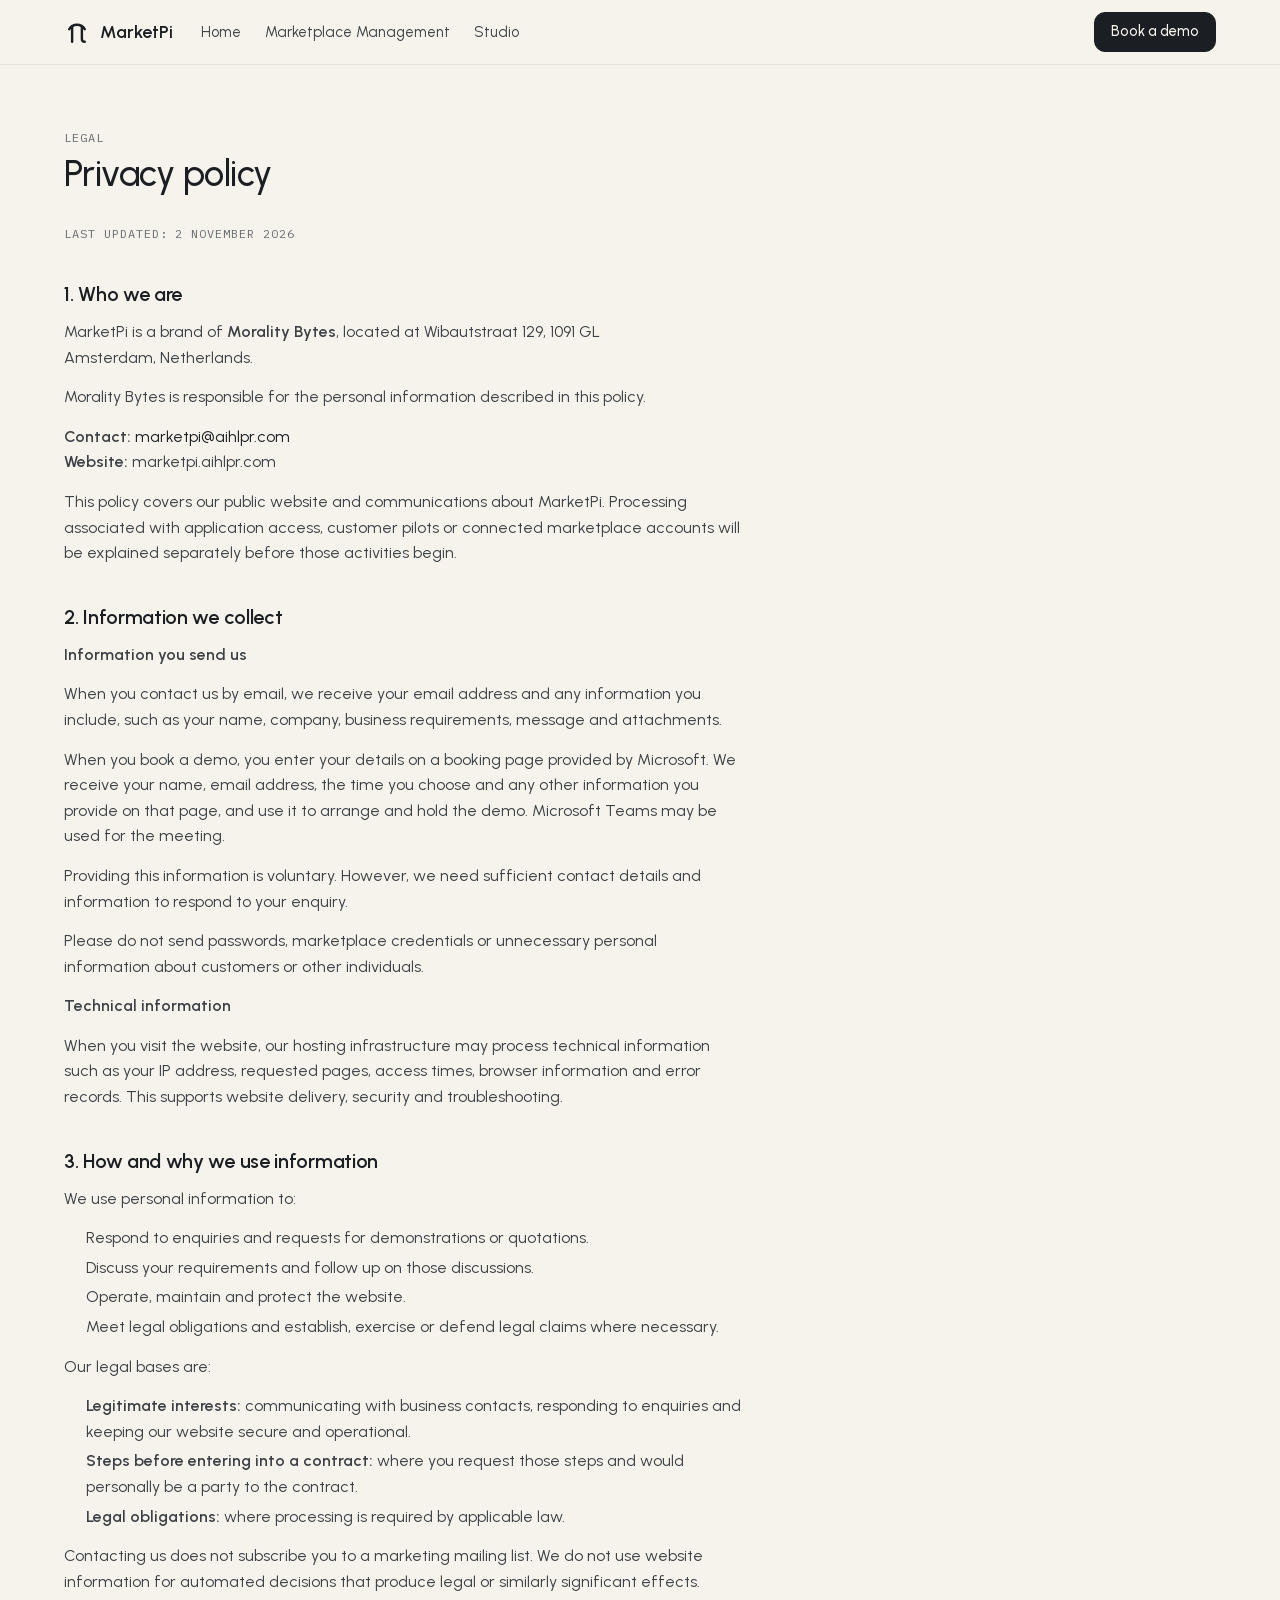
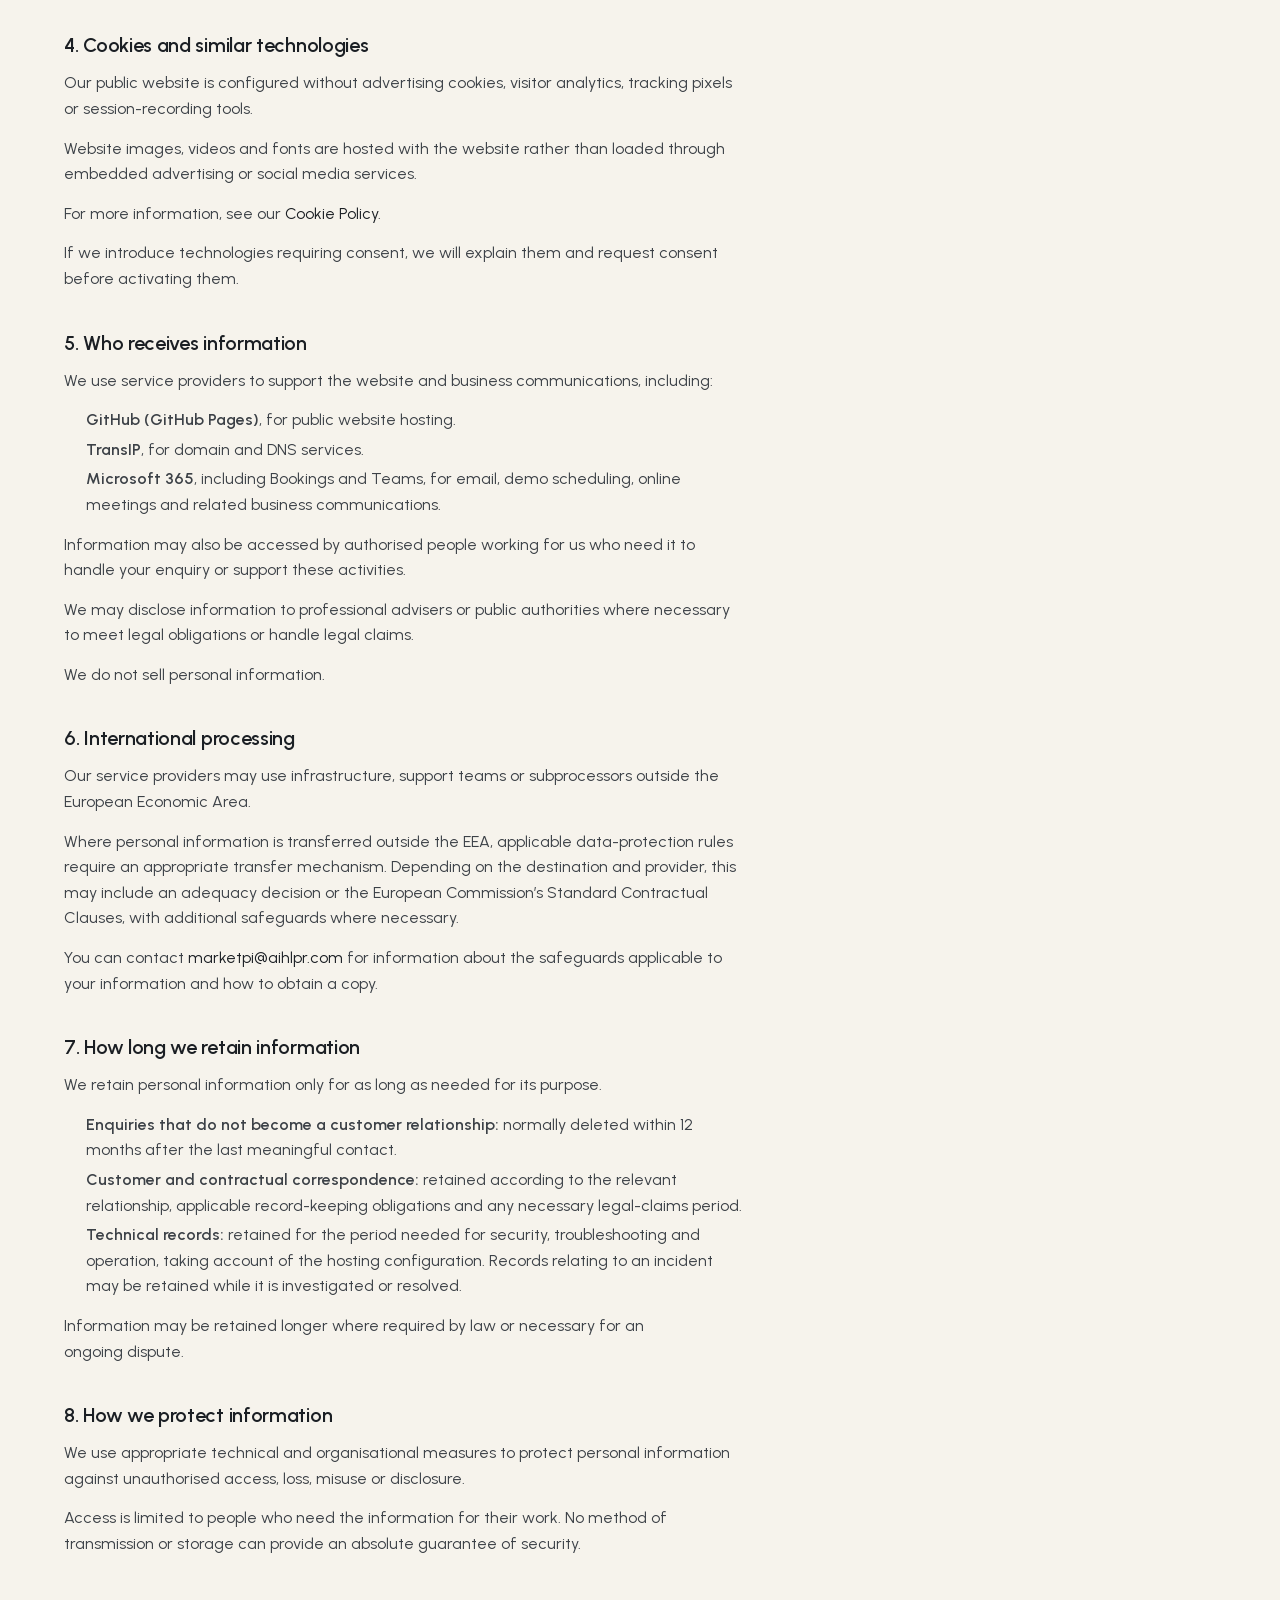
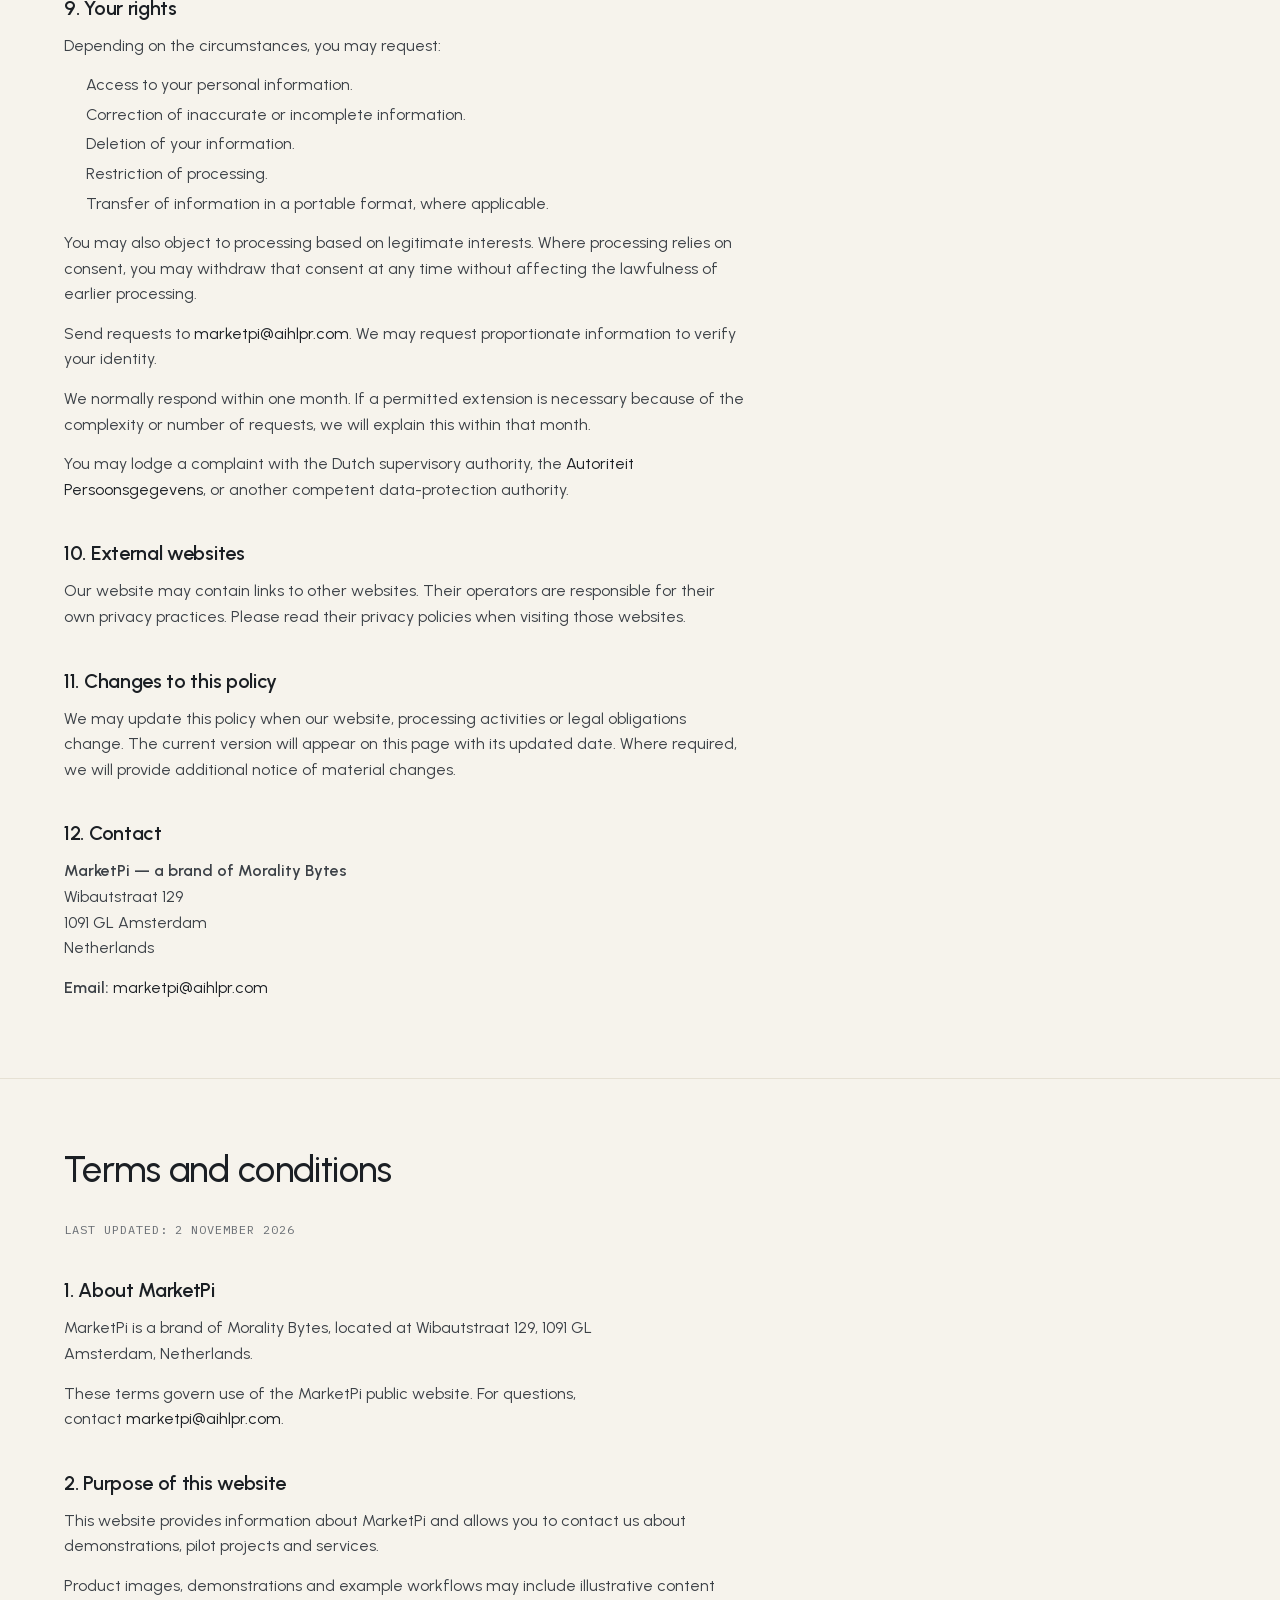
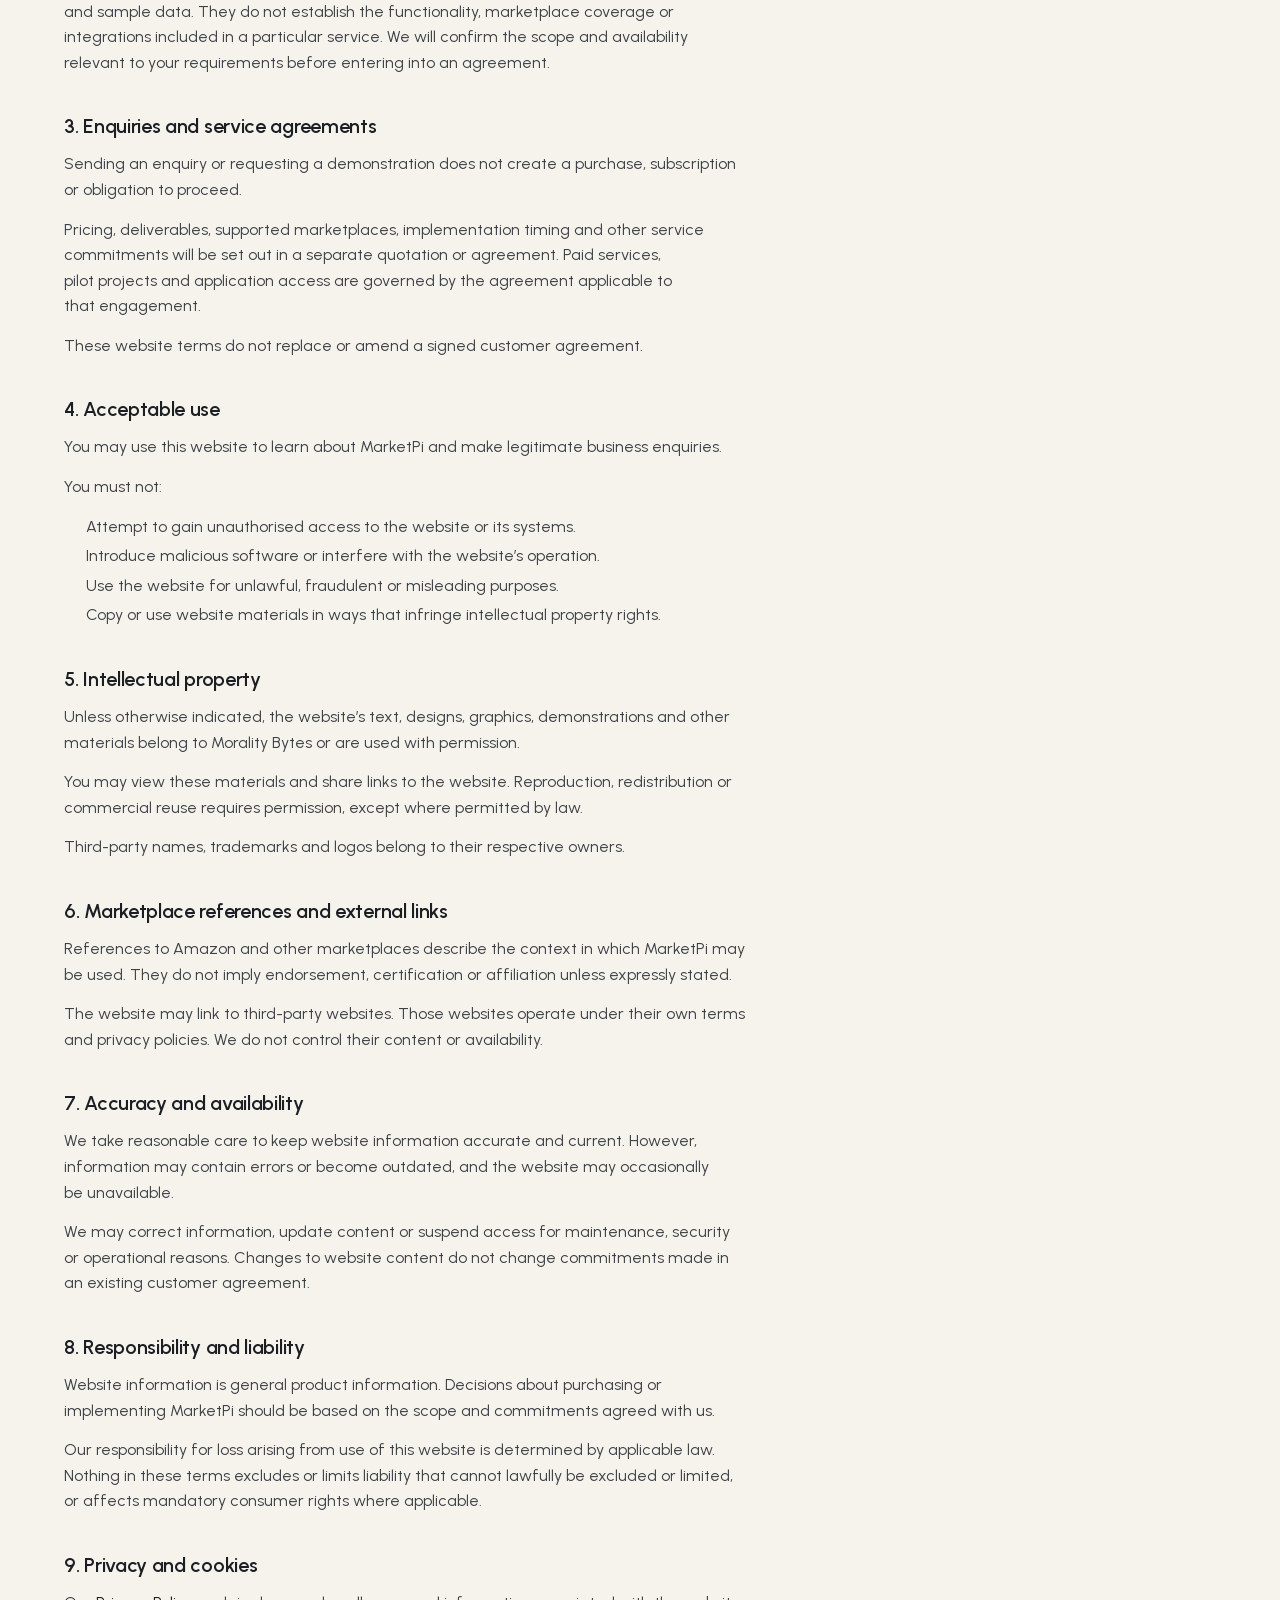
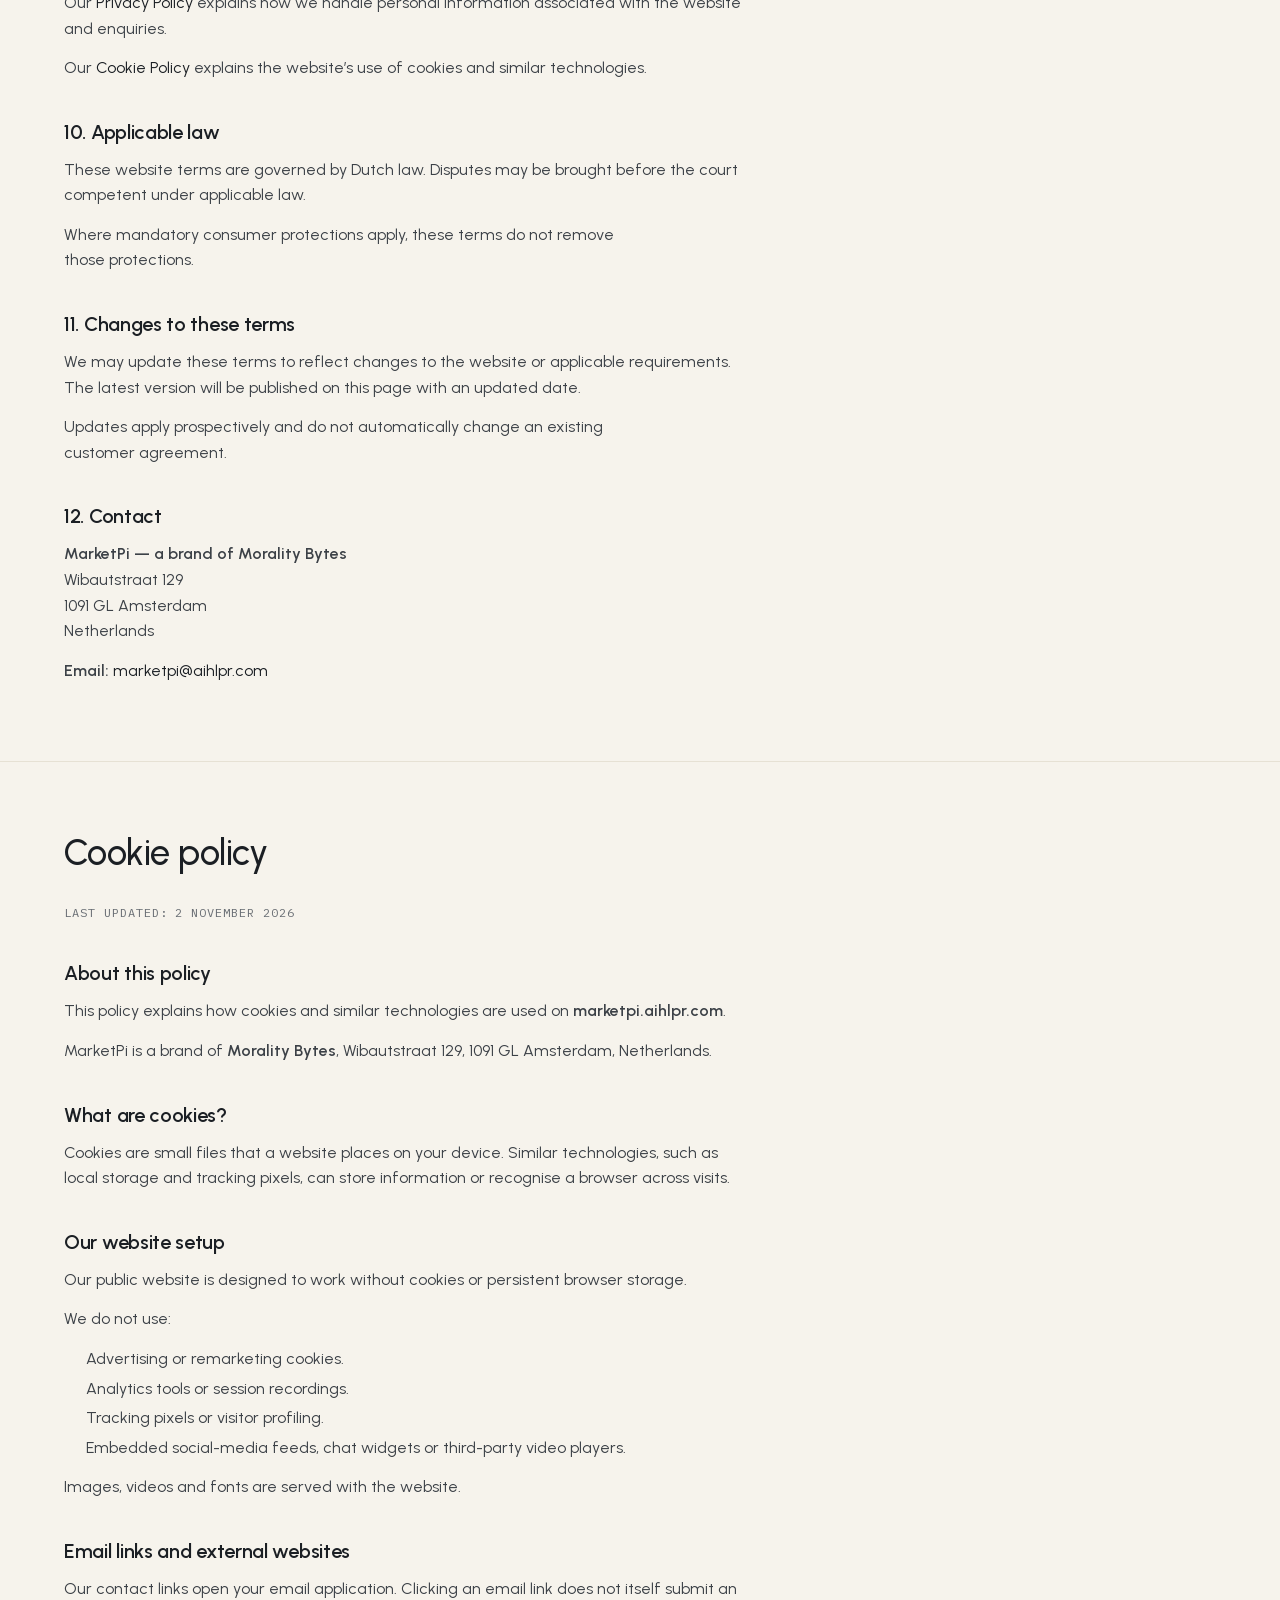
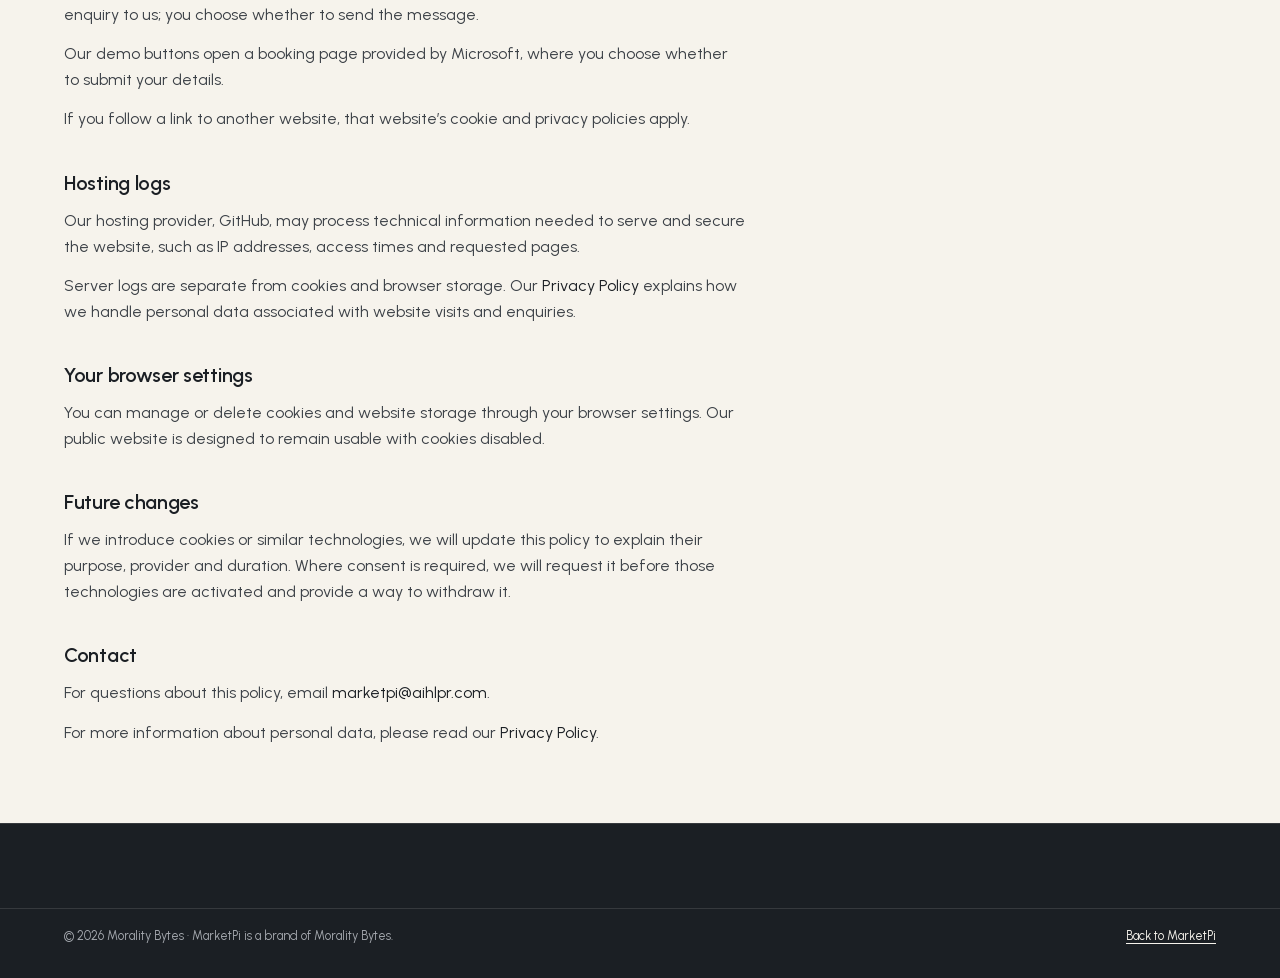
==== commit 039e0b7b: "Merge main into privacy-policy-update Keep the booking links from main and the policy changes from t" ====
--- a/legal.html
+++ b/legal.html
@@ -520,9 +520,12 @@
 </head>
 <body class="legal">
 <nav class="nav" aria-label="Main navigation"><div class="wrap"><a class="brand" href="/"><svg viewBox="0 0 64 64" fill="none" stroke="currentColor" stroke-width="6" stroke-linecap="round" aria-hidden="true"><path d="M12.95 25 A22 22 0 0 1 51.05 25"></path><path d="M20 17.6 V56"></path><path d="M44 17.6 V49 A7 7 0 0 0 51 56"></path></svg>MarketPi</a><div class="links"><a href="/">Home</a><a href="/marketplace-management">Marketplace Management</a><a href="/studio">Studio</a></div><a class="btn" href="https://bookings.cloud.microsoft/book/MarketPiDemo3@aihlpr.com/?ismsaljsauthenabled" target="_blank" rel="noopener">Book a demo</a><details class="menu"><summary aria-label="Open menu"><svg viewBox="0 0 24 24" fill="none" stroke="currentColor" stroke-width="2" stroke-linecap="round" aria-hidden="true"><path d="M4 7h16M4 12h16M4 17h16"></path></svg></summary><div class="menu-list" onclick="this.parentNode.open=false"><a href="/">Home</a><a href="/marketplace-management">Marketplace Management</a><a href="/studio">Studio</a></div></details></div></nav>
-<section class="sec" id="privacy"><div class="wrap"><div class="doc"><span class="k" style="margin-top:0">Legal</span><h2>Privacy policy</h2><span class="k">Last updated: 2 November 2026</span><h3>1. Who we are</h3><p>MarketPi is a brand of <strong>Morality Bytes</strong>, located at Wibautstraat 129, 1091 GL Amsterdam, Netherlands.</p><p>Morality Bytes is responsible for the personal information described in this policy.</p><p><strong>Contact:</strong> <a href="mailto:marketpi@aihlpr.com">marketpi@aihlpr.com</a><br><strong>Website:</strong> marketpi.aihlpr.com</p><p>This policy covers our public website and communications about MarketPi. Processing associated with application access, customer pilots or connected marketplace accounts will be explained separately before those activities begin.</p><h3>2. Information we collect</h3><p><strong>Information you send us</strong></p><p>When you contact us by email, we receive your email address and any information you include, such as your name, company, business requirements, message and attachments.</p><p>Providing this information is voluntary. However, we need sufficient contact details and information to respond to your enquiry.</p><p>Please do not send passwords, marketplace credentials or unnecessary personal information about customers or other individuals.</p><p><strong>Technical information</strong></p><p>When you visit the website, our hosting infrastructure may process technical information such as your IP address, requested pages, access times, browser information and error records. This supports website delivery, security and troubleshooting.</p><h3>3. How and why we use information</h3><p>We use personal information to:</p><ul><li>Respond to enquiries and requests for demonstrations or quotations.</li><li>Discuss your requirements and follow up on those discussions.</li><li>Operate, maintain and protect the website.</li><li>Meet legal obligations and establish, exercise or defend legal claims where necessary.</li></ul><p>Our legal bases are:</p><ul><li><strong>Legitimate interests:</strong> communicating with business contacts, responding to enquiries and keeping our website secure and operational.</li><li><strong>Steps before entering into a contract:</strong> where you request those steps and would personally be a party to the contract.</li><li><strong>Legal obligations:</strong> where processing is required by applicable law.</li></ul><p>Contacting us does not subscribe you to a marketing mailing list. We do not use website information for automated decisions that produce legal or similarly significant effects.</p><h3>4. Cookies and similar technologies</h3><p>Our public website is configured without advertising cookies, visitor analytics, tracking pixels or session-recording tools.</p><p>Website images, videos and fonts are hosted with the website rather than loaded through embedded advertising or social media services.</p><p>For more information, see our <a href="#cookies">Cookie Policy</a>.</p><p>If we introduce technologies requiring consent, we will explain them and request consent before activating them.</p><h3>5. Who receives information</h3><p>We use service providers to support the website and business communications, including:</p><ul><li><strong>TransIP</strong>, for public website hosting and domain services.</li><li><strong>Microsoft 365</strong>, for email and related business communications.</li></ul><p>Information may also be accessed by authorised people working for us who need it to handle your enquiry or support these activities.</p><p>We may disclose information to professional advisers or public authorities where necessary to meet legal obligations or handle legal claims.</p><p>We do not sell personal information.</p><h3>6. International processing</h3><p>Our service providers may use infrastructure, support teams or subprocessors outside the European Economic Area.</p><p>Where personal information is transferred outside the EEA, applicable data-protection rules require an appropriate transfer mechanism. Depending on the destination and provider, this may include an adequacy decision or the European Commission’s Standard Contractual Clauses, with additional safeguards where necessary.</p><p>You can contact <a href="mailto:marketpi@aihlpr.com">marketpi@aihlpr.com</a> for information about the safeguards applicable to your information and how to obtain a copy.</p><h3>7. How long we retain information</h3><p>We retain personal information only for as long as needed for its purpose.</p><ul><li><strong>Enquiries that do not become a customer relationship:</strong> normally deleted within 12 months after the last meaningful contact.</li><li><strong>Customer and contractual correspondence:</strong> retained according to the relevant relationship, applicable record-keeping obligations and any necessary legal-claims period.</li><li><strong>Technical records:</strong> retained for the period needed for security, troubleshooting and operation, taking account of the hosting configuration. Records relating to an incident may be retained while it is investigated or resolved.</li></ul><p>Information may be retained longer where required by law or necessary for an ongoing dispute.</p><h3>8. How we protect information</h3><p>We use appropriate technical and organisational measures to protect personal information against unauthorised access, loss, misuse or disclosure.</p><p>Access is limited to people who need the information for their work. No method of transmission or storage can provide an absolute guarantee of security.</p><h3>9. Your rights</h3><p>Depending on the circumstances, you may request:</p><ul><li>Access to your personal information.</li><li>Correction of inaccurate or incomplete information.</li><li>Deletion of your information.</li><li>Restriction of processing.</li><li>Transfer of information in a portable format, where applicable.</li></ul><p>You may also object to processing based on legitimate interests. Where processing relies on consent, you may withdraw that consent at any time without affecting the lawfulness of earlier processing.</p><p>Send requests to <a href="mailto:marketpi@aihlpr.com">marketpi@aihlpr.com</a>. We may request proportionate information to verify your identity.</p><p>We normally respond within one month. If a permitted extension is necessary because of the complexity or number of requests, we will explain this within that month.</p><p>You may lodge a complaint with the Dutch supervisory authority, the <a href="https://autoriteitpersoonsgegevens.nl/" target="_blank" rel="noopener">Autoriteit Persoonsgegevens</a>, or another competent data-protection authority.</p><h3>10. External websites</h3><p>Our website may contain links to other websites. Their operators are responsible for their own privacy practices. Please read their privacy policies when visiting those websites.</p><h3>11. Changes to this policy</h3><p>We may update this policy when our website, processing activities or legal obligations change. The current version will appear on this page with its updated date. Where required, we will provide additional notice of material changes.</p><h3>12. Contact</h3><p><strong>MarketPi — a brand of Morality Bytes</strong><br>Wibautstraat 129<br>1091 GL Amsterdam<br>Netherlands</p><p><strong>Email:</strong> <a href="mailto:marketpi@aihlpr.com">marketpi@aihlpr.com</a></p></div></div></section>
+<section class="sec" id="privacy"><div class="wrap"><div class="doc"><span class="k" style="margin-top:0">Legal</span><h2>Privacy policy</h2><span class="k">Last updated: 2 November 2026</span><h3>1. Who we are</h3><p>MarketPi is a brand of <strong>Morality Bytes</strong>, located at Wibautstraat 129, 1091 GL Amsterdam, Netherlands.</p><p>Morality Bytes is responsible for the personal information described in this policy.</p><p><strong>Contact:</strong> <a href="mailto:marketpi@aihlpr.com">marketpi@aihlpr.com</a><br><strong>Website:</strong> marketpi.aihlpr.com</p><p>This policy covers our public website and communications about MarketPi. Processing associated with application access, customer pilots or connected marketplace accounts will be explained separately before those activities begin.</p><h3>2. Information we collect</h3><p><strong>Information you send us</strong></p><p>When you contact us by email, we receive your email address and any information you include, such as your name, company, business requirements, message and attachments.</p>
+<p>When you book a demo, you enter your details on a booking page provided by Microsoft. We receive your name, email address, the time you choose and any other information you provide on that page, and use it to arrange and hold the demo. Microsoft Teams may be used for the meeting.</p><p>Providing this information is voluntary. However, we need sufficient contact details and information to respond to your enquiry.</p><p>Please do not send passwords, marketplace credentials or unnecessary personal information about customers or other individuals.</p><p><strong>Technical information</strong></p><p>When you visit the website, our hosting infrastructure may process technical information such as your IP address, requested pages, access times, browser information and error records. This supports website delivery, security and troubleshooting.</p><h3>3. How and why we use information</h3><p>We use personal information to:</p><ul><li>Respond to enquiries and requests for demonstrations or quotations.</li><li>Discuss your requirements and follow up on those discussions.</li><li>Operate, maintain and protect the website.</li><li>Meet legal obligations and establish, exercise or defend legal claims where necessary.</li></ul><p>Our legal bases are:</p><ul><li><strong>Legitimate interests:</strong> communicating with business contacts, responding to enquiries and keeping our website secure and operational.</li><li><strong>Steps before entering into a contract:</strong> where you request those steps and would personally be a party to the contract.</li><li><strong>Legal obligations:</strong> where processing is required by applicable law.</li></ul><p>Contacting us does not subscribe you to a marketing mailing list. We do not use website information for automated decisions that produce legal or similarly significant effects.</p><h3>4. Cookies and similar technologies</h3><p>Our public website is configured without advertising cookies, visitor analytics, tracking pixels or session-recording tools.</p><p>Website images, videos and fonts are hosted with the website rather than loaded through embedded advertising or social media services.</p><p>For more information, see our <a href="#cookies">Cookie Policy</a>.</p><p>If we introduce technologies requiring consent, we will explain them and request consent before activating them.</p><h3>5. Who receives information</h3><p>We use service providers to support the website and business communications, including:</p><ul><li><strong>GitHub (GitHub Pages)</strong>, for public website hosting.</li>
+<li><strong>TransIP</strong>, for domain and DNS services.</li><li><strong>Microsoft 365</strong>, including Bookings and Teams, for email, demo scheduling, online meetings and related business communications.</li></ul><p>Information may also be accessed by authorised people working for us who need it to handle your enquiry or support these activities.</p><p>We may disclose information to professional advisers or public authorities where necessary to meet legal obligations or handle legal claims.</p><p>We do not sell personal information.</p><h3>6. International processing</h3><p>Our service providers may use infrastructure, support teams or subprocessors outside the European Economic Area.</p><p>Where personal information is transferred outside the EEA, applicable data-protection rules require an appropriate transfer mechanism. Depending on the destination and provider, this may include an adequacy decision or the European Commission’s Standard Contractual Clauses, with additional safeguards where necessary.</p><p>You can contact <a href="mailto:marketpi@aihlpr.com">marketpi@aihlpr.com</a> for information about the safeguards applicable to your information and how to obtain a copy.</p><h3>7. How long we retain information</h3><p>We retain personal information only for as long as needed for its purpose.</p><ul><li><strong>Enquiries that do not become a customer relationship:</strong> normally deleted within 12 months after the last meaningful contact.</li><li><strong>Customer and contractual correspondence:</strong> retained according to the relevant relationship, applicable record-keeping obligations and any necessary legal-claims period.</li><li><strong>Technical records:</strong> retained for the period needed for security, troubleshooting and operation, taking account of the hosting configuration. Records relating to an incident may be retained while it is investigated or resolved.</li></ul><p>Information may be retained longer where required by law or necessary for an ongoing dispute.</p><h3>8. How we protect information</h3><p>We use appropriate technical and organisational measures to protect personal information against unauthorised access, loss, misuse or disclosure.</p><p>Access is limited to people who need the information for their work. No method of transmission or storage can provide an absolute guarantee of security.</p><h3>9. Your rights</h3><p>Depending on the circumstances, you may request:</p><ul><li>Access to your personal information.</li><li>Correction of inaccurate or incomplete information.</li><li>Deletion of your information.</li><li>Restriction of processing.</li><li>Transfer of information in a portable format, where applicable.</li></ul><p>You may also object to processing based on legitimate interests. Where processing relies on consent, you may withdraw that consent at any time without affecting the lawfulness of earlier processing.</p><p>Send requests to <a href="mailto:marketpi@aihlpr.com">marketpi@aihlpr.com</a>. We may request proportionate information to verify your identity.</p><p>We normally respond within one month. If a permitted extension is necessary because of the complexity or number of requests, we will explain this within that month.</p><p>You may lodge a complaint with the Dutch supervisory authority, the <a href="https://autoriteitpersoonsgegevens.nl/" target="_blank" rel="noopener">Autoriteit Persoonsgegevens</a>, or another competent data-protection authority.</p><h3>10. External websites</h3><p>Our website may contain links to other websites. Their operators are responsible for their own privacy practices. Please read their privacy policies when visiting those websites.</p><h3>11. Changes to this policy</h3><p>We may update this policy when our website, processing activities or legal obligations change. The current version will appear on this page with its updated date. Where required, we will provide additional notice of material changes.</p><h3>12. Contact</h3><p><strong>MarketPi — a brand of Morality Bytes</strong><br>Wibautstraat 129<br>1091 GL Amsterdam<br>Netherlands</p><p><strong>Email:</strong> <a href="mailto:marketpi@aihlpr.com">marketpi@aihlpr.com</a></p></div></div></section>
 <section class="sec" id="terms"><div class="wrap"><div class="doc"><h2>Terms and conditions</h2><span class="k">Last updated: 2 November 2026</span><h3>1. About MarketPi</h3><p>MarketPi is a brand of Morality Bytes, located at Wibautstraat 129, 1091 GL Amsterdam, Netherlands.</p><p>These terms govern use of the MarketPi public website. For questions, contact <a href="mailto:marketpi@aihlpr.com">marketpi@aihlpr.com</a>.</p><h3>2. Purpose of this website</h3><p>This website provides information about MarketPi and allows you to contact us about demonstrations, pilot projects and services.</p><p>Product images, demonstrations and example workflows may include illustrative content and sample data. They do not establish the functionality, marketplace coverage or integrations included in a particular service. We will confirm the scope and availability relevant to your requirements before entering into an agreement.</p><h3>3. Enquiries and service agreements</h3><p>Sending an enquiry or requesting a demonstration does not create a purchase, subscription or obligation to proceed.</p><p>Pricing, deliverables, supported marketplaces, implementation timing and other service commitments will be set out in a separate quotation or agreement. Paid services, pilot projects and application access are governed by the agreement applicable to that engagement.</p><p>These website terms do not replace or amend a signed customer agreement.</p><h3>4. Acceptable use</h3><p>You may use this website to learn about MarketPi and make legitimate business enquiries.</p><p>You must not:</p><ul><li>Attempt to gain unauthorised access to the website or its systems.</li><li>Introduce malicious software or interfere with the website’s operation.</li><li>Use the website for unlawful, fraudulent or misleading purposes.</li><li>Copy or use website materials in ways that infringe intellectual property rights.</li></ul><h3>5. Intellectual property</h3><p>Unless otherwise indicated, the website’s text, designs, graphics, demonstrations and other materials belong to Morality Bytes or are used with permission.</p><p>You may view these materials and share links to the website. Reproduction, redistribution or commercial reuse requires permission, except where permitted by law.</p><p>Third-party names, trademarks and logos belong to their respective owners.</p><h3>6. Marketplace references and external links</h3><p>References to Amazon and other marketplaces describe the context in which MarketPi may be used. They do not imply endorsement, certification or affiliation unless expressly stated.</p><p>The website may link to third-party websites. Those websites operate under their own terms and privacy policies. We do not control their content or availability.</p><h3>7. Accuracy and availability</h3><p>We take reasonable care to keep website information accurate and current. However, information may contain errors or become outdated, and the website may occasionally be unavailable.</p><p>We may correct information, update content or suspend access for maintenance, security or operational reasons. Changes to website content do not change commitments made in an existing customer agreement.</p><h3>8. Responsibility and liability</h3><p>Website information is general product information. Decisions about purchasing or implementing MarketPi should be based on the scope and commitments agreed with us.</p><p>Our responsibility for loss arising from use of this website is determined by applicable law. Nothing in these terms excludes or limits liability that cannot lawfully be excluded or limited, or affects mandatory consumer rights where applicable.</p><h3>9. Privacy and cookies</h3><p>Our <a href="#privacy">Privacy Policy</a> explains how we handle personal information associated with the website and enquiries.</p><p>Our <a href="#cookies">Cookie Policy</a> explains the website’s use of cookies and similar technologies.</p><h3>10. Applicable law</h3><p>These website terms are governed by Dutch law. Disputes may be brought before the court competent under applicable law.</p><p>Where mandatory consumer protections apply, these terms do not remove those protections.</p><h3>11. Changes to these terms</h3><p>We may update these terms to reflect changes to the website or applicable requirements. The latest version will be published on this page with an updated date.</p><p>Updates apply prospectively and do not automatically change an existing customer agreement.</p><h3>12. Contact</h3><p><strong>MarketPi — a brand of Morality Bytes</strong><br>Wibautstraat 129<br>1091 GL Amsterdam<br>Netherlands</p><p><strong>Email:</strong> <a href="mailto:marketpi@aihlpr.com">marketpi@aihlpr.com</a></p></div></div></section>
-<section class="sec" id="cookies"><div class="wrap"><div class="doc"><h2>Cookie policy</h2><span class="k">Last updated: 2 November 2026</span><h3>About this policy</h3><p>This policy explains how cookies and similar technologies are used on <strong>marketpi.aihlpr.com</strong>.</p><p>MarketPi is a brand of <strong>Morality Bytes</strong>, Wibautstraat 129, 1091 GL Amsterdam, Netherlands.</p><h3>What are cookies?</h3><p>Cookies are small files that a website places on your device. Similar technologies, such as local storage and tracking pixels, can store information or recognise a browser across visits.</p><h3>Our website setup</h3><p>Our public website is designed to work without cookies or persistent browser storage.</p><p>We do not use:</p><ul><li>Advertising or remarketing cookies.</li><li>Analytics tools or session recordings.</li><li>Tracking pixels or visitor profiling.</li><li>Embedded social-media feeds, chat widgets or third-party video players.</li></ul><p>Images, videos and fonts are served with the website.</p><h3>Email links and external websites</h3><p>Our contact links open your email application. Clicking an email link does not itself submit an enquiry to us; you choose whether to send the message.</p><p>If you follow a link to another website, that website’s cookie and privacy policies apply.</p><h3>Hosting logs</h3><p>Our hosting provider, TransIP, may process technical information needed to serve and secure the website, such as IP addresses, access times and requested pages.</p><p>Server logs are separate from cookies and browser storage. Our <a href="#privacy">Privacy Policy</a> explains how we handle personal data associated with website visits and enquiries.</p><h3>Your browser settings</h3><p>You can manage or delete cookies and website storage through your browser settings. Our public website is designed to remain usable with cookies disabled.</p><h3>Future changes</h3><p>If we introduce cookies or similar technologies, we will update this policy to explain their purpose, provider and duration. Where consent is required, we will request it before those technologies are activated and provide a way to withdraw it.</p><h3>Contact</h3><p>For questions about this policy, email <a href="mailto:marketpi@aihlpr.com">marketpi@aihlpr.com</a>.</p><p>For more information about personal data, please read our <a href="#privacy">Privacy Policy</a>.</p></div></div></section>
+<section class="sec" id="cookies"><div class="wrap"><div class="doc"><h2>Cookie policy</h2><span class="k">Last updated: 2 November 2026</span><h3>About this policy</h3><p>This policy explains how cookies and similar technologies are used on <strong>marketpi.aihlpr.com</strong>.</p><p>MarketPi is a brand of <strong>Morality Bytes</strong>, Wibautstraat 129, 1091 GL Amsterdam, Netherlands.</p><h3>What are cookies?</h3><p>Cookies are small files that a website places on your device. Similar technologies, such as local storage and tracking pixels, can store information or recognise a browser across visits.</p><h3>Our website setup</h3><p>Our public website is designed to work without cookies or persistent browser storage.</p><p>We do not use:</p><ul><li>Advertising or remarketing cookies.</li><li>Analytics tools or session recordings.</li><li>Tracking pixels or visitor profiling.</li><li>Embedded social-media feeds, chat widgets or third-party video players.</li></ul><p>Images, videos and fonts are served with the website.</p><h3>Email links and external websites</h3><p>Our contact links open your email application. Clicking an email link does not itself submit an enquiry to us; you choose whether to send the message.</p>
+<p>Our demo buttons open a booking page provided by Microsoft, where you choose whether to submit your details.</p><p>If you follow a link to another website, that website’s cookie and privacy policies apply.</p><h3>Hosting logs</h3><p>Our hosting provider, GitHub, may process technical information needed to serve and secure the website, such as IP addresses, access times and requested pages.</p><p>Server logs are separate from cookies and browser storage. Our <a href="#privacy">Privacy Policy</a> explains how we handle personal data associated with website visits and enquiries.</p><h3>Your browser settings</h3><p>You can manage or delete cookies and website storage through your browser settings. Our public website is designed to remain usable with cookies disabled.</p><h3>Future changes</h3><p>If we introduce cookies or similar technologies, we will update this policy to explain their purpose, provider and duration. Where consent is required, we will request it before those technologies are activated and provide a way to withdraw it.</p><h3>Contact</h3><p>For questions about this policy, email <a href="mailto:marketpi@aihlpr.com">marketpi@aihlpr.com</a>.</p><p>For more information about personal data, please read our <a href="#privacy">Privacy Policy</a>.</p></div></div></section>
 <footer><div class="wrap fl"><span>© 2026 Morality Bytes · MarketPi is a brand of Morality Bytes.</span><a href="/">Back to MarketPi</a></div></footer>
 
 
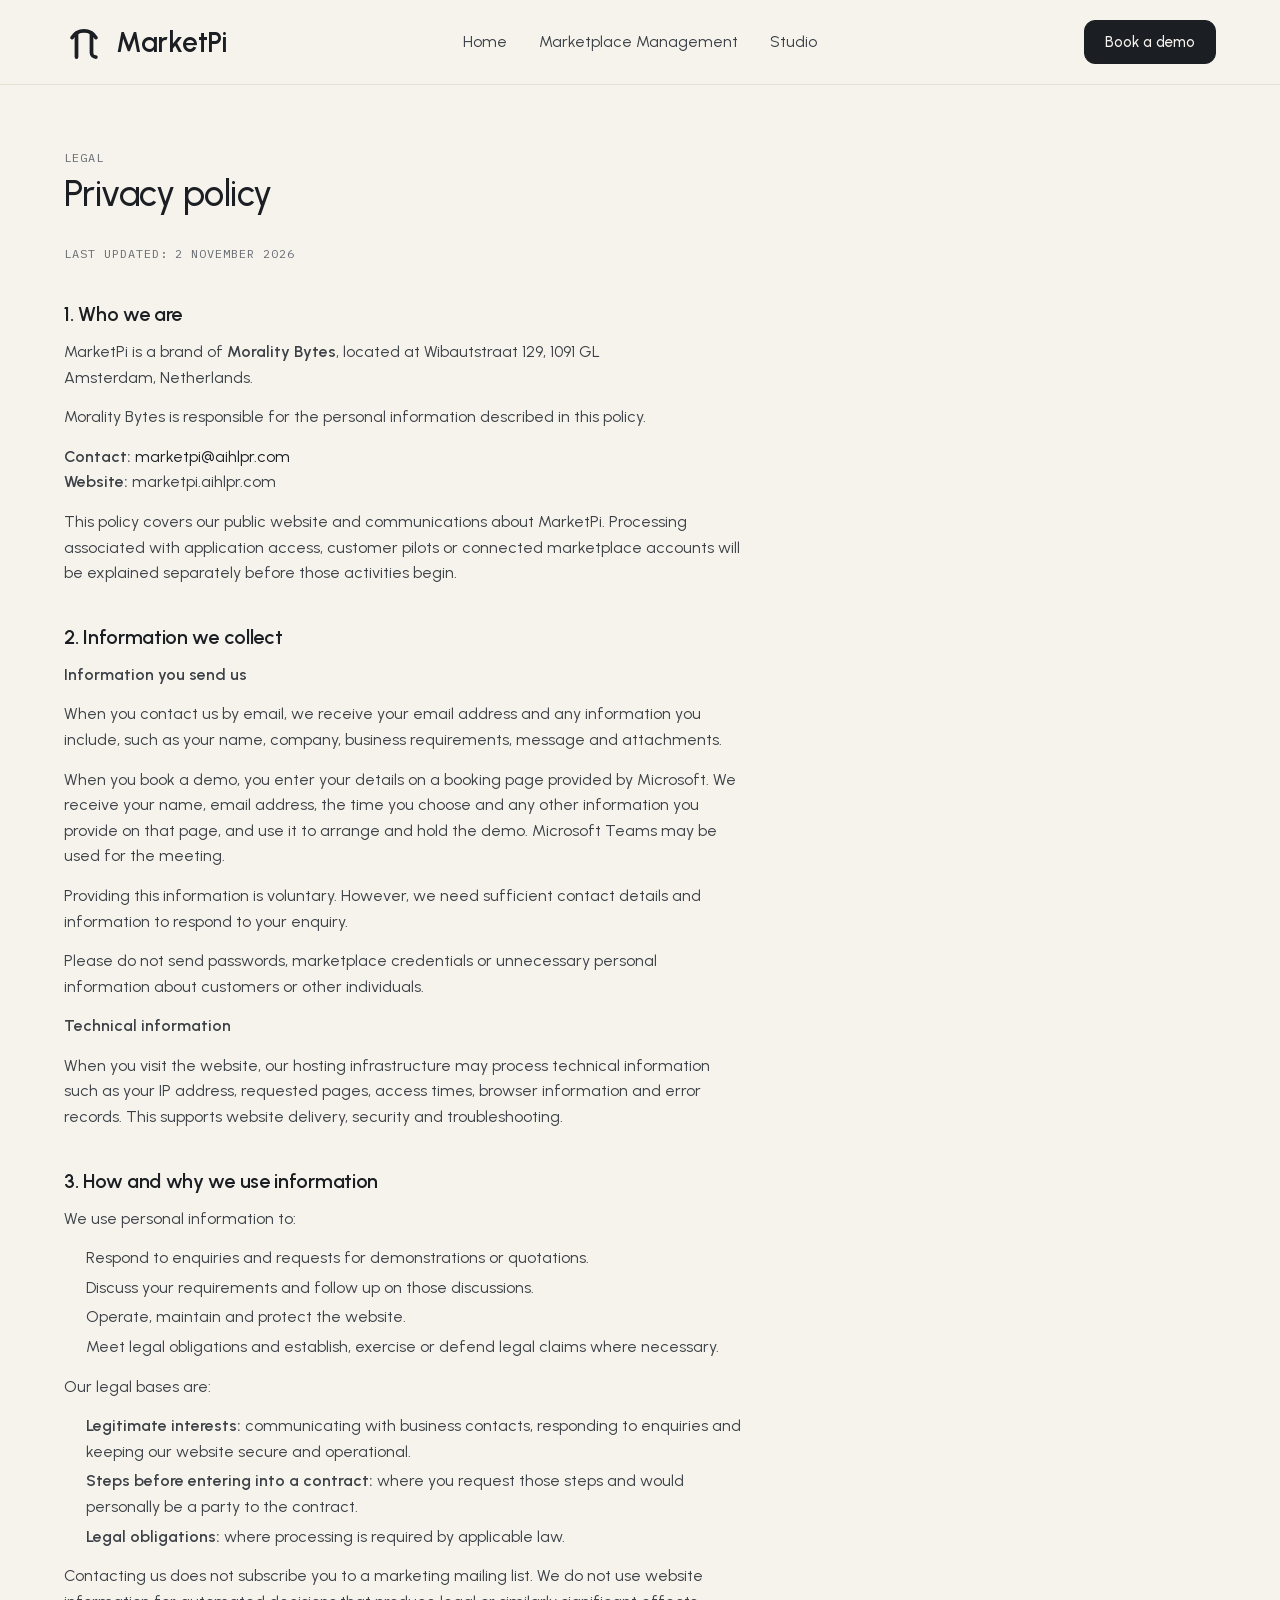
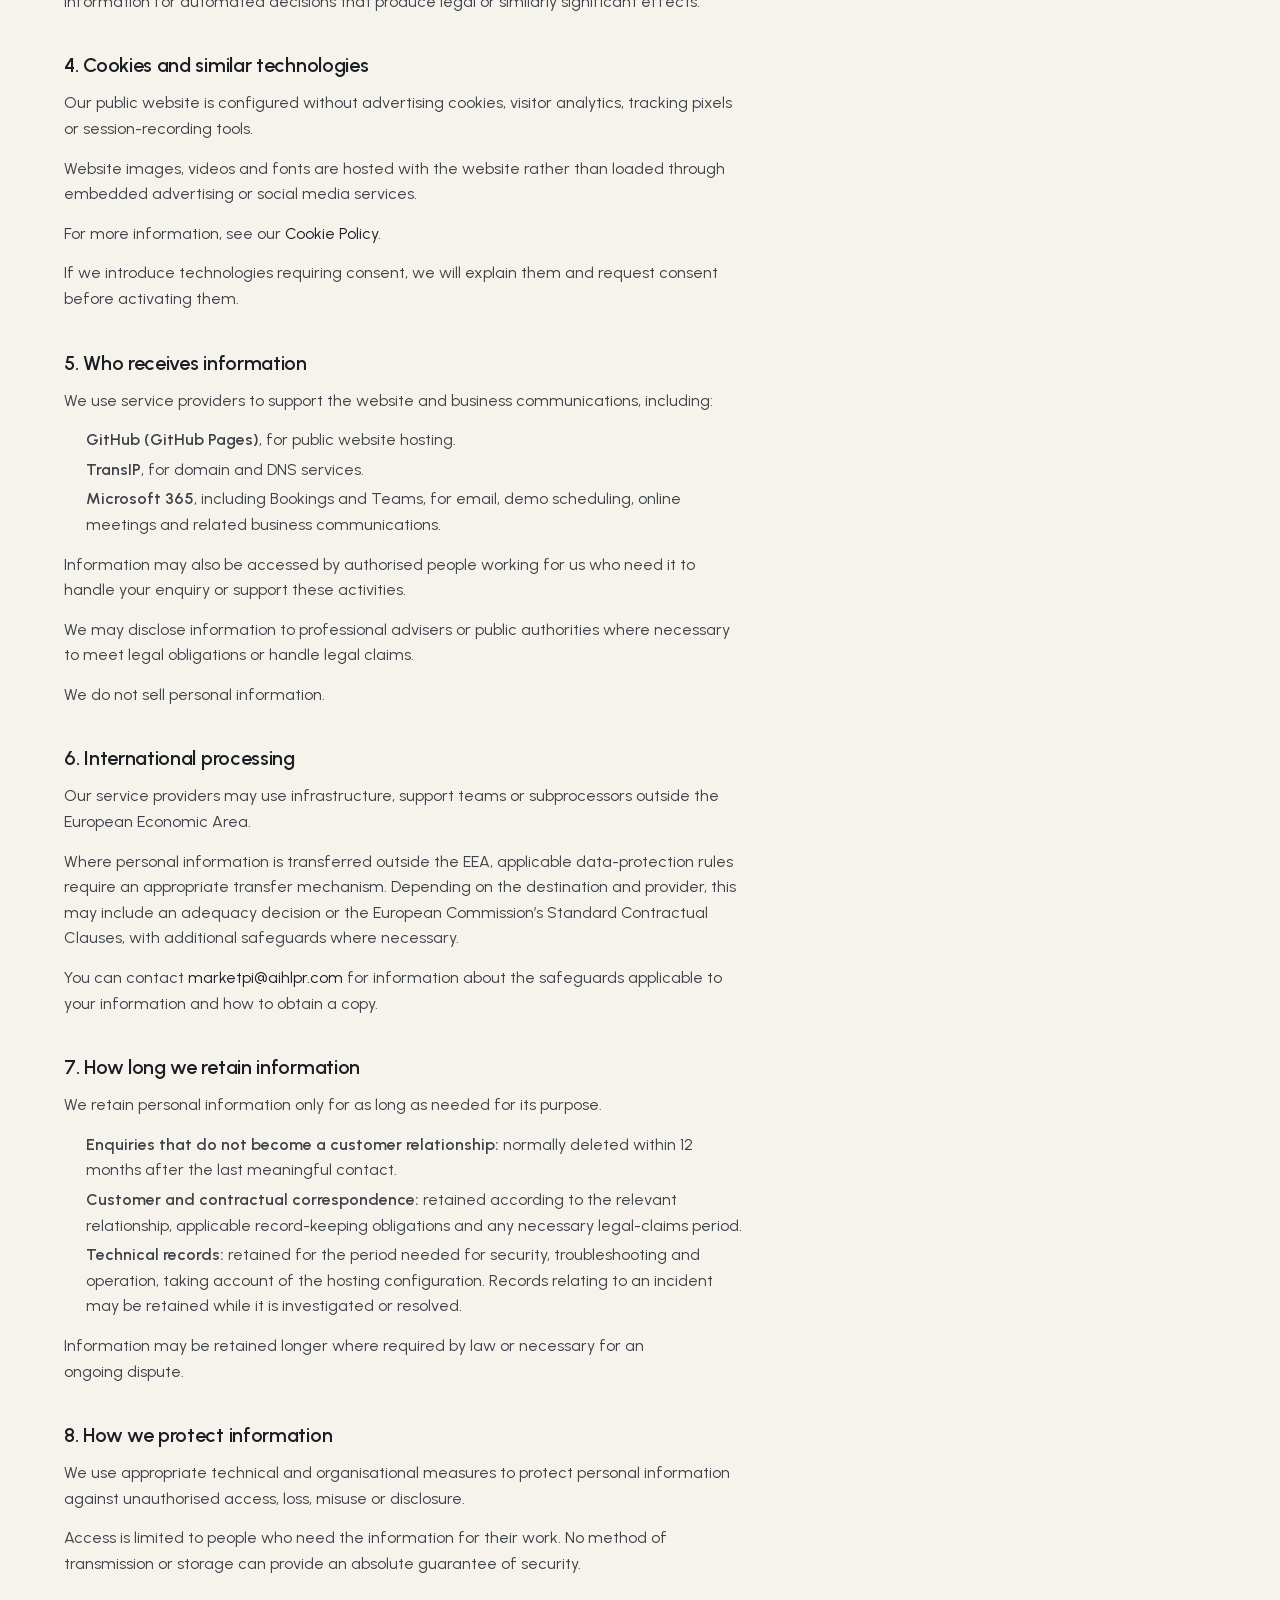
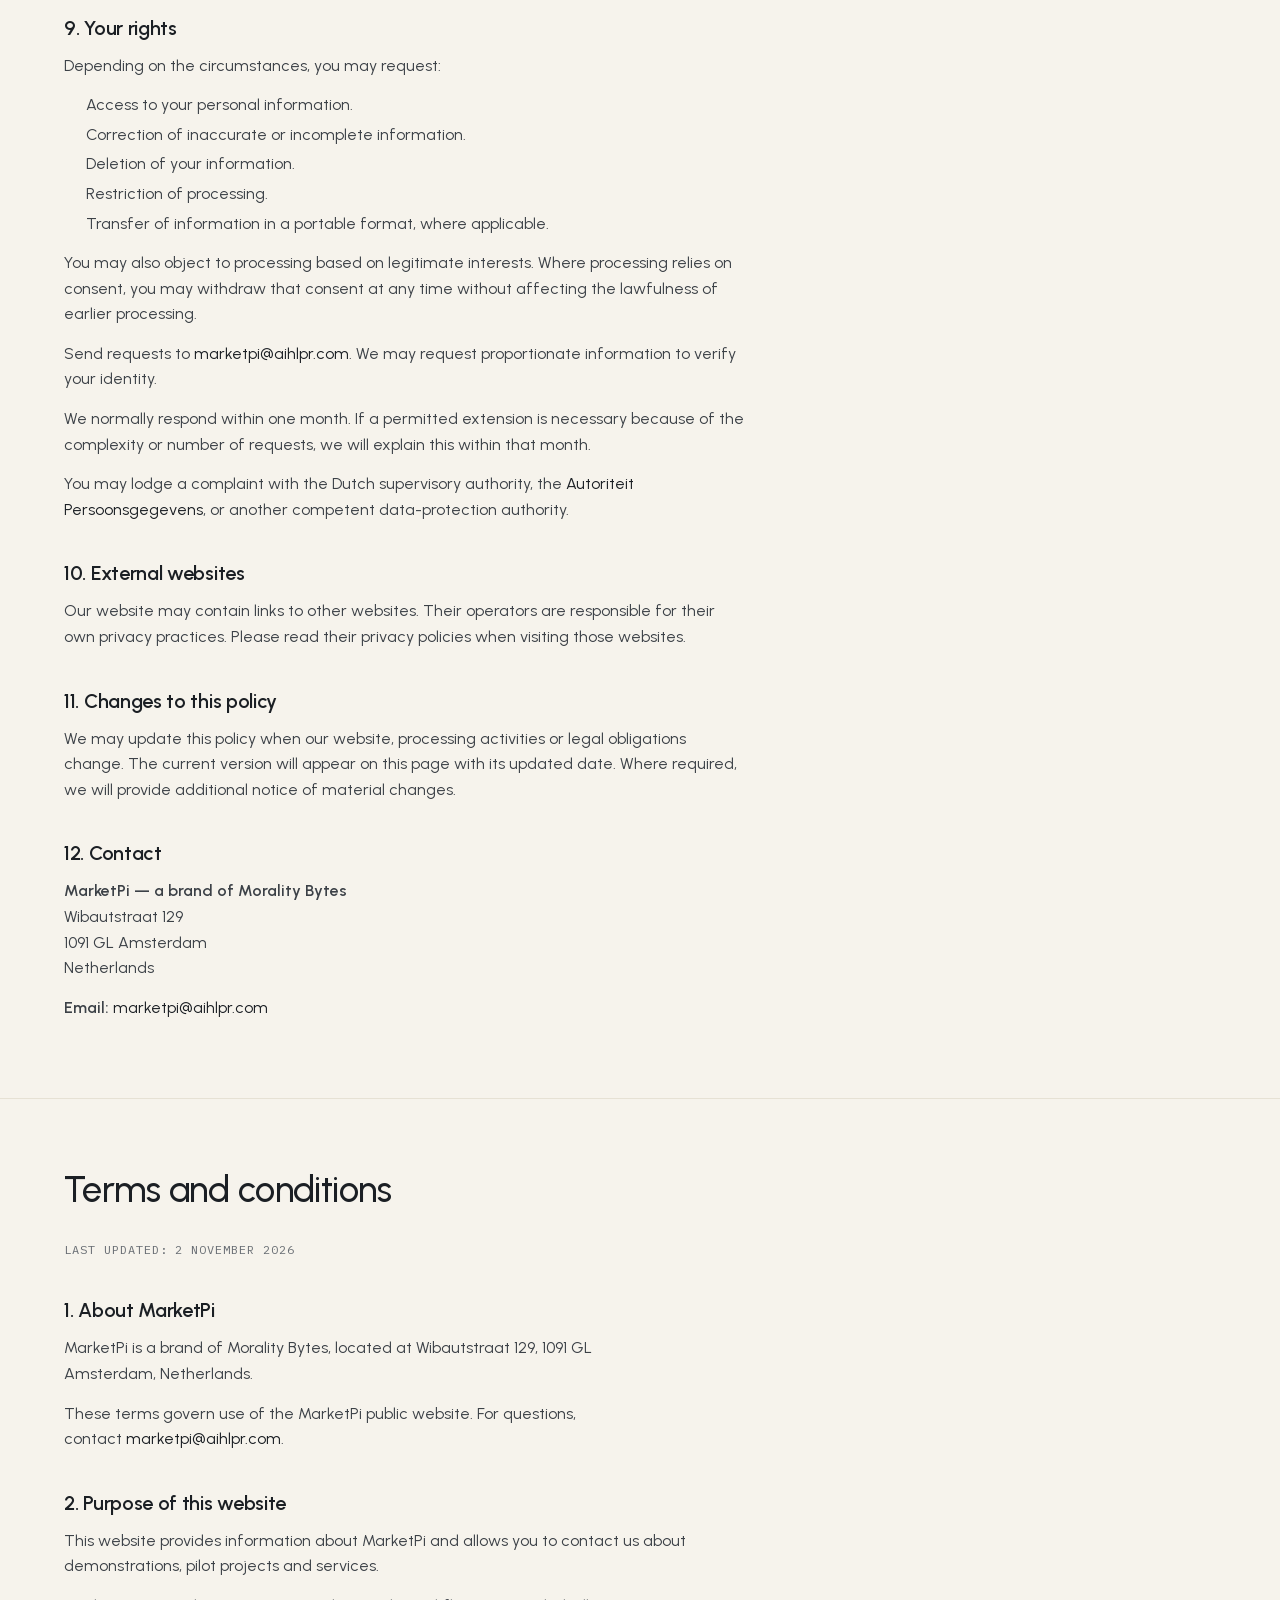
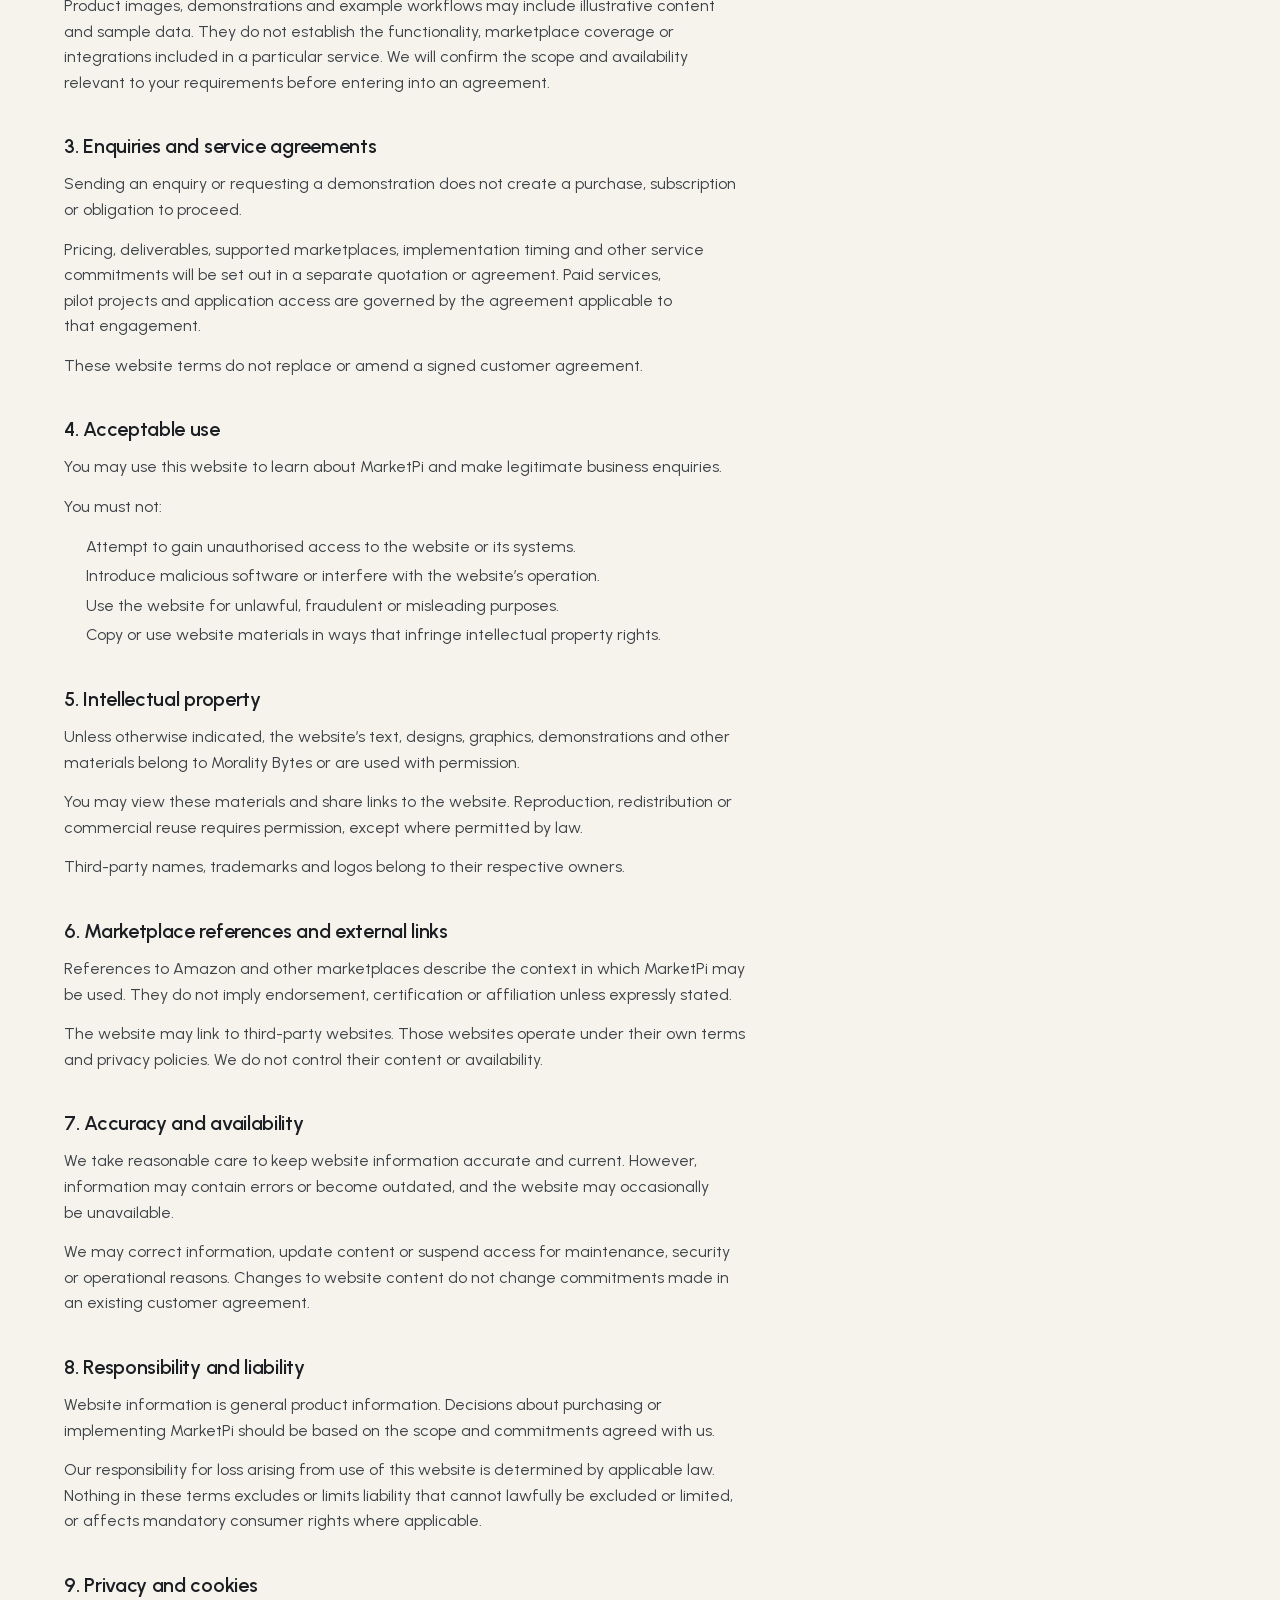
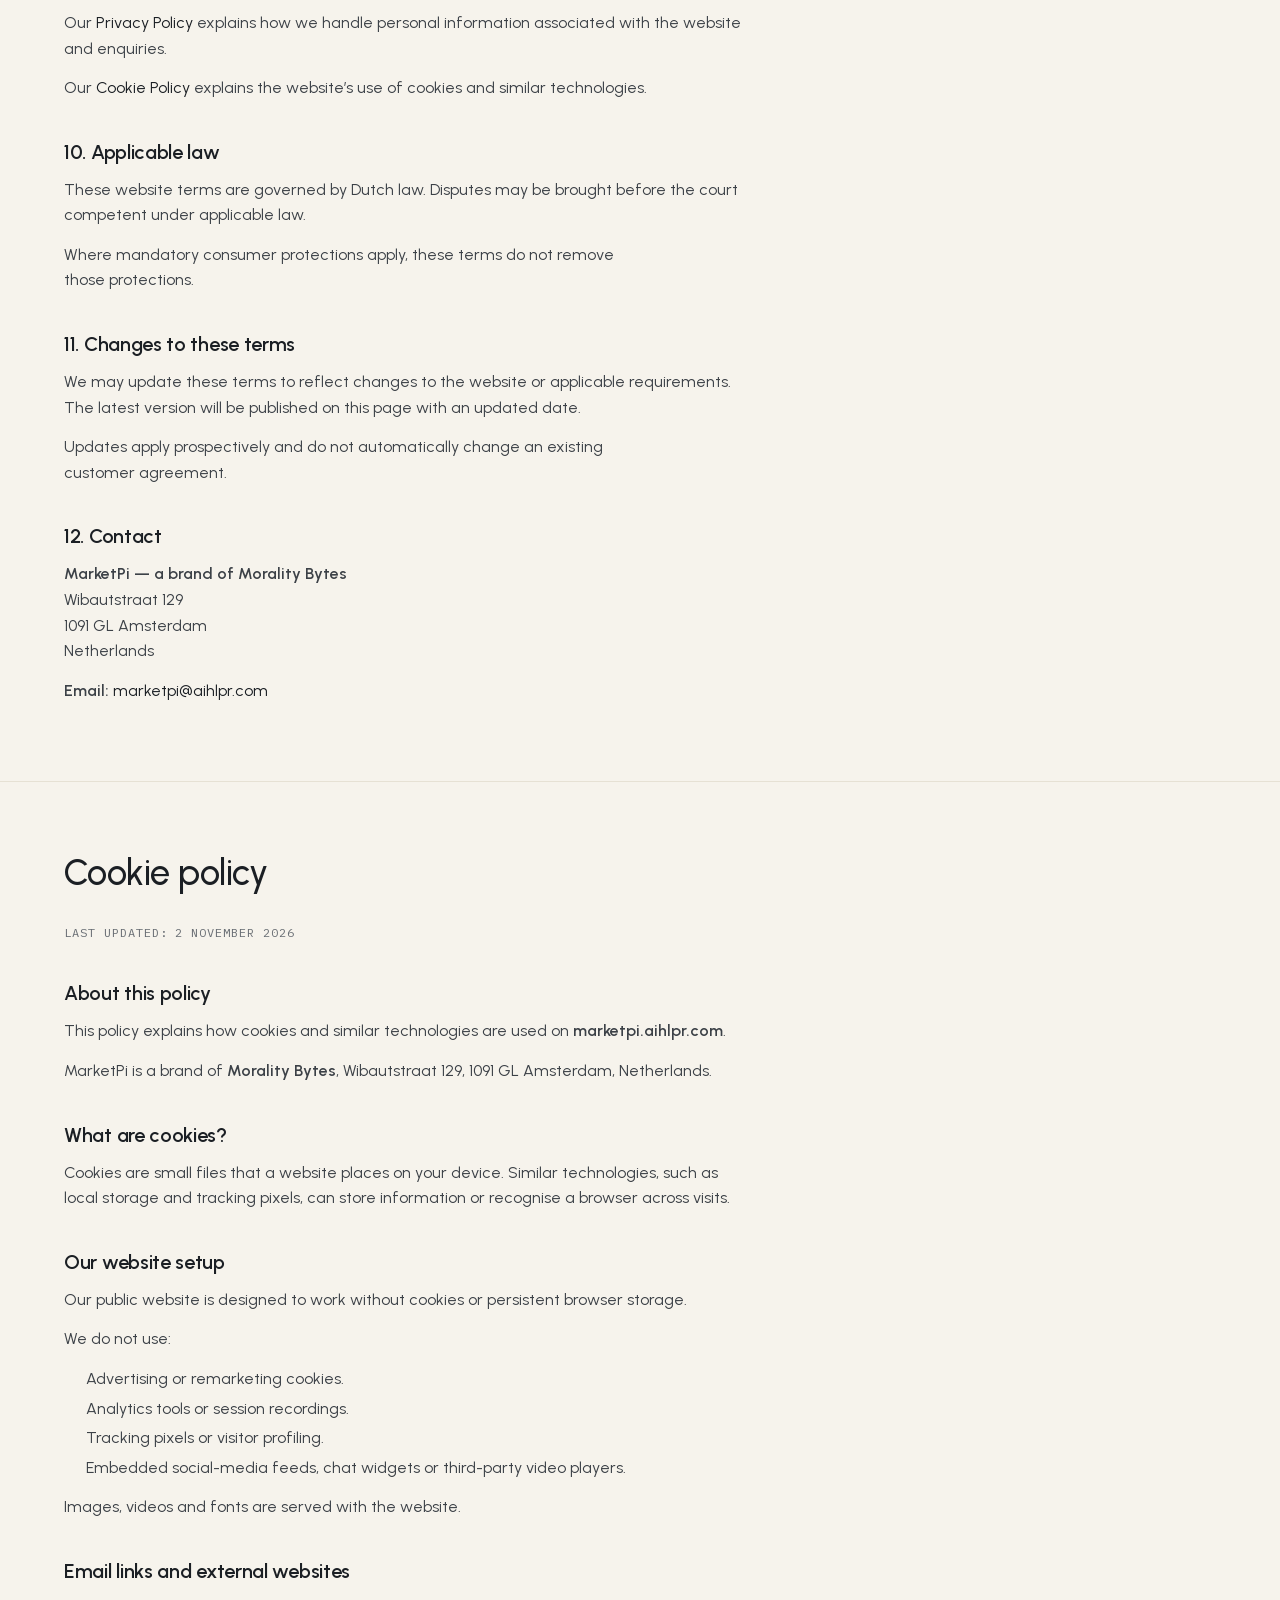
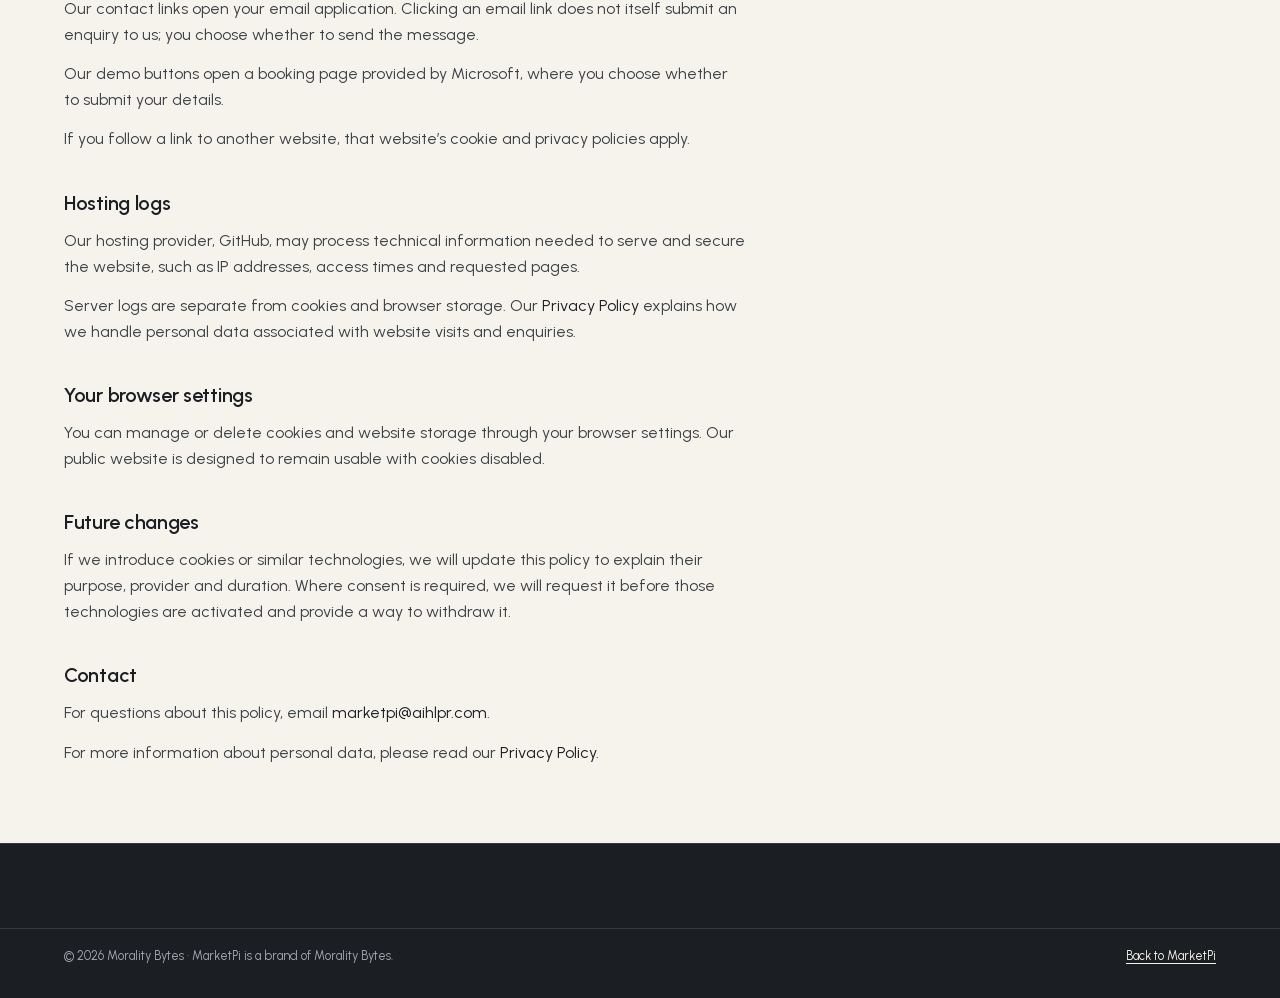
==== commit 9660eba0: "Rebalance the header and hero, and fix the sticky header Make the logo larger, centre the menu and r" ====
--- a/legal.html
+++ b/legal.html
@@ -151,8 +151,8 @@
 </style>
 <style>:root{--ink:#1B1F24;--ink2:#3C4147;--ink3:#686D73;--cream:#F6F3EC;--sheet:#FBF9F4;--white:#FFFFFF;--line:#E6E1D4;--lineD:#D3CDBD;--amber:#B27319;--amberT:#F4EBD6;--good:#3F7A4F;--goodT:#E2ECE4;--bad:#B0453A;--badT:#F4DED9;--sans:'Urbanist',system-ui,sans-serif;--mono:'IBM Plex Mono',ui-monospace,monospace;--pad:clamp(20px,5vw,64px);--ease:cubic-bezier(.2,.7,.2,1)}
 *{box-sizing:border-box}
-html{scroll-behavior:smooth}
-html,body{margin:0;background:var(--cream);color:var(--ink);font-family:var(--sans);font-size:17px;line-height:1.5;-webkit-font-smoothing:antialiased;overflow-x:hidden}
+html{scroll-behavior:smooth;scroll-padding-top:84px}
+html,body{margin:0;background:var(--cream);color:var(--ink);font-family:var(--sans);font-size:17px;line-height:1.5;-webkit-font-smoothing:antialiased;overflow-x:clip}
 a{color:var(--ink);text-decoration:none}a:hover{color:var(--amber)}
 button{font:inherit;color:inherit;background:none;border:0;padding:0;cursor:pointer}
 input{font:inherit;color:inherit}
@@ -178,12 +178,12 @@
 .d1{transition-delay:.12s}.d2{transition-delay:.24s}.d3{transition-delay:.36s}
 /* nav */
 .nav{position:sticky;top:0;z-index:20;background:rgba(246,243,236,.9);backdrop-filter:blur(12px);border-bottom:1px solid var(--line)}
-.nav .wrap{display:flex;align-items:center;gap:28px;height:64px}
-.nav .brand{display:flex;align-items:center;gap:10px;font-weight:600;font-size:18px}
-.nav .brand svg{width:26px;height:26px}
-.nav .links{display:flex;gap:24px;flex:1;font-size:15px}
+.nav .wrap{display:grid;grid-template-columns:1fr auto 1fr;align-items:center;gap:28px;height:84px}
+.nav .brand{display:flex;align-items:center;gap:12px;font-weight:600;font-size:28px;letter-spacing:-.01em;justify-self:start}
+.nav .brand svg{width:40px;height:40px}
+.nav .links{display:flex;gap:32px;font-size:16px}
 .nav .links a{color:var(--ink2)}.nav .links a:hover{color:var(--amber)}
-.nav .btn{height:40px;padding:0 16px;font-size:14.5px;margin-left:auto}
+.nav .btn{height:44px;padding:0 20px;font-size:15px;justify-self:end}
 .nav .links a[aria-current]{color:var(--ink);font-weight:500}
 .nav .menu{display:none;position:relative}
 .nav .menu summary{display:flex;align-items:center;justify-content:center;width:40px;height:40px;border:1px solid var(--line);border-radius:10px;cursor:pointer;list-style:none;color:var(--ink)}
@@ -192,7 +192,7 @@
 .nav .menu-list{position:absolute;top:calc(100% + 8px);right:0;display:flex;flex-direction:column;min-width:240px;padding:8px;background:#fff;border:1px solid var(--line);border-radius:14px;box-shadow:0 12px 32px rgba(27,31,36,.12);font-size:16px}
 .nav .menu-list a{padding:12px;border-radius:8px;color:var(--ink)}
 .nav .menu-list a[aria-current]{font-weight:600}
-@media (max-width:1000px){.nav .wrap{gap:12px}.nav .menu{display:block}}
+@media (max-width:1000px){html{scroll-padding-top:68px}.nav .wrap{display:flex;gap:10px;height:68px}.nav .brand{gap:8px;font-size:22px}.nav .brand svg{width:30px;height:30px}.nav .btn{height:40px;padding:0 16px;font-size:14.5px;margin-left:auto}.nav .menu{display:block}}
 /* sections */
 .sec{padding:clamp(72px,9vw,120px) 0}
 .sec.w{background:var(--white)}
@@ -215,11 +215,11 @@
 .frame .bar i{width:9px;height:9px;border-radius:50%;background:#D3CDBD}
 .frame .bar span{margin-left:8px;font-family:var(--mono);font-size:11.5px;letter-spacing:.04em;white-space:nowrap;overflow:hidden;text-overflow:ellipsis}
 /* hero */
-.hero{padding:clamp(56px,7vw,96px) 0 0;overflow:hidden}
+.hero{padding:clamp(48px,5vw,72px) 0 0;overflow:hidden}
 .hero .wrap{gap:clamp(36px,5vw,64px)}
 .hero .top{display:grid;grid-template-columns:minmax(0,7fr) minmax(0,5fr);gap:40px;align-items:end}
-.hero h1{font-size:clamp(38px,5.2vw,74px);line-height:1;letter-spacing:-.025em;max-width:14ch;margin-top:14px}
-.hero .lede{font-size:clamp(17px,1.4vw,21px);color:var(--ink2);max-width:44ch}
+.hero h1{font-size:clamp(38px,3.7vw,52px);font-weight:400;line-height:1.08;letter-spacing:-.02em;max-width:22ch;margin-top:14px}
+.hero .lede{font-size:clamp(16.5px,1.25vw,18px);color:var(--ink2);max-width:56ch}
 .hero .cta{display:flex;gap:10px;flex-wrap:wrap;margin-top:22px}
 .hero .for{font-size:14px;color:var(--ink3);margin-top:18px}
 .hero .shot{margin-bottom:-6vw}
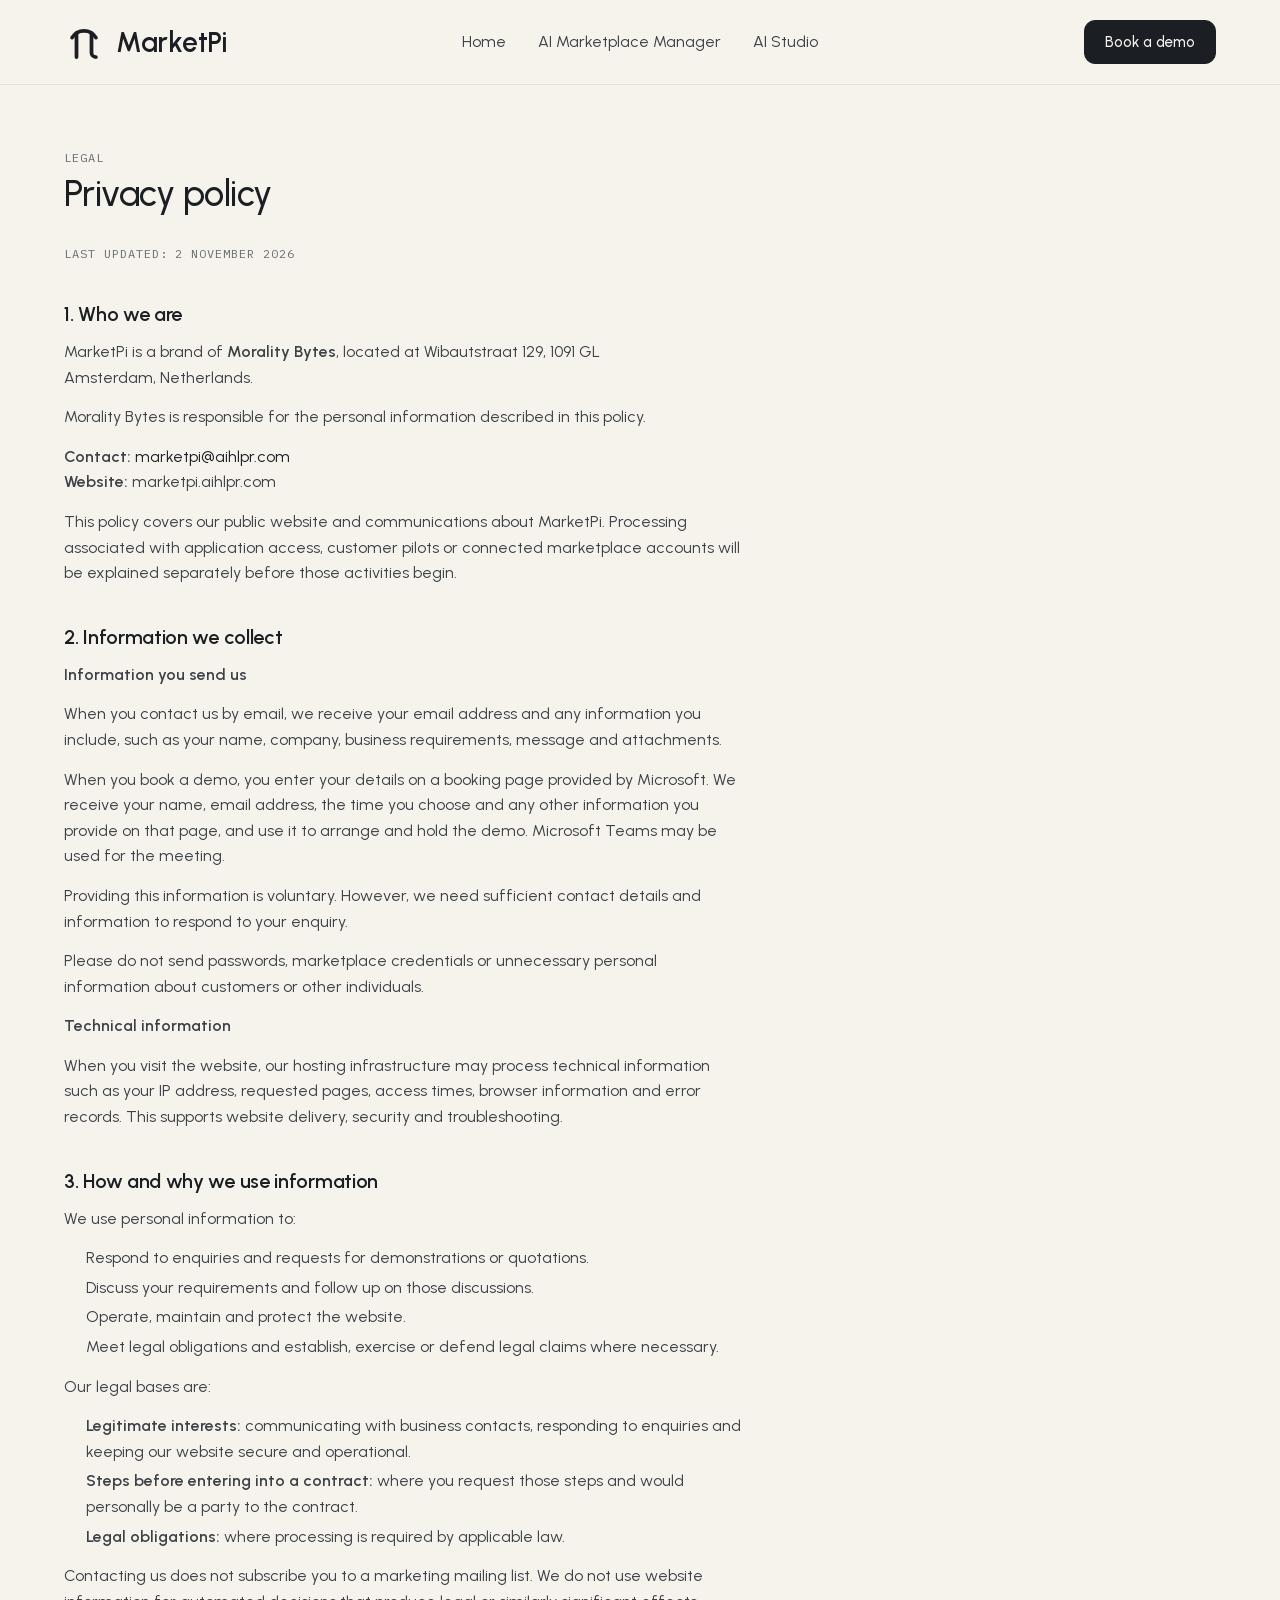
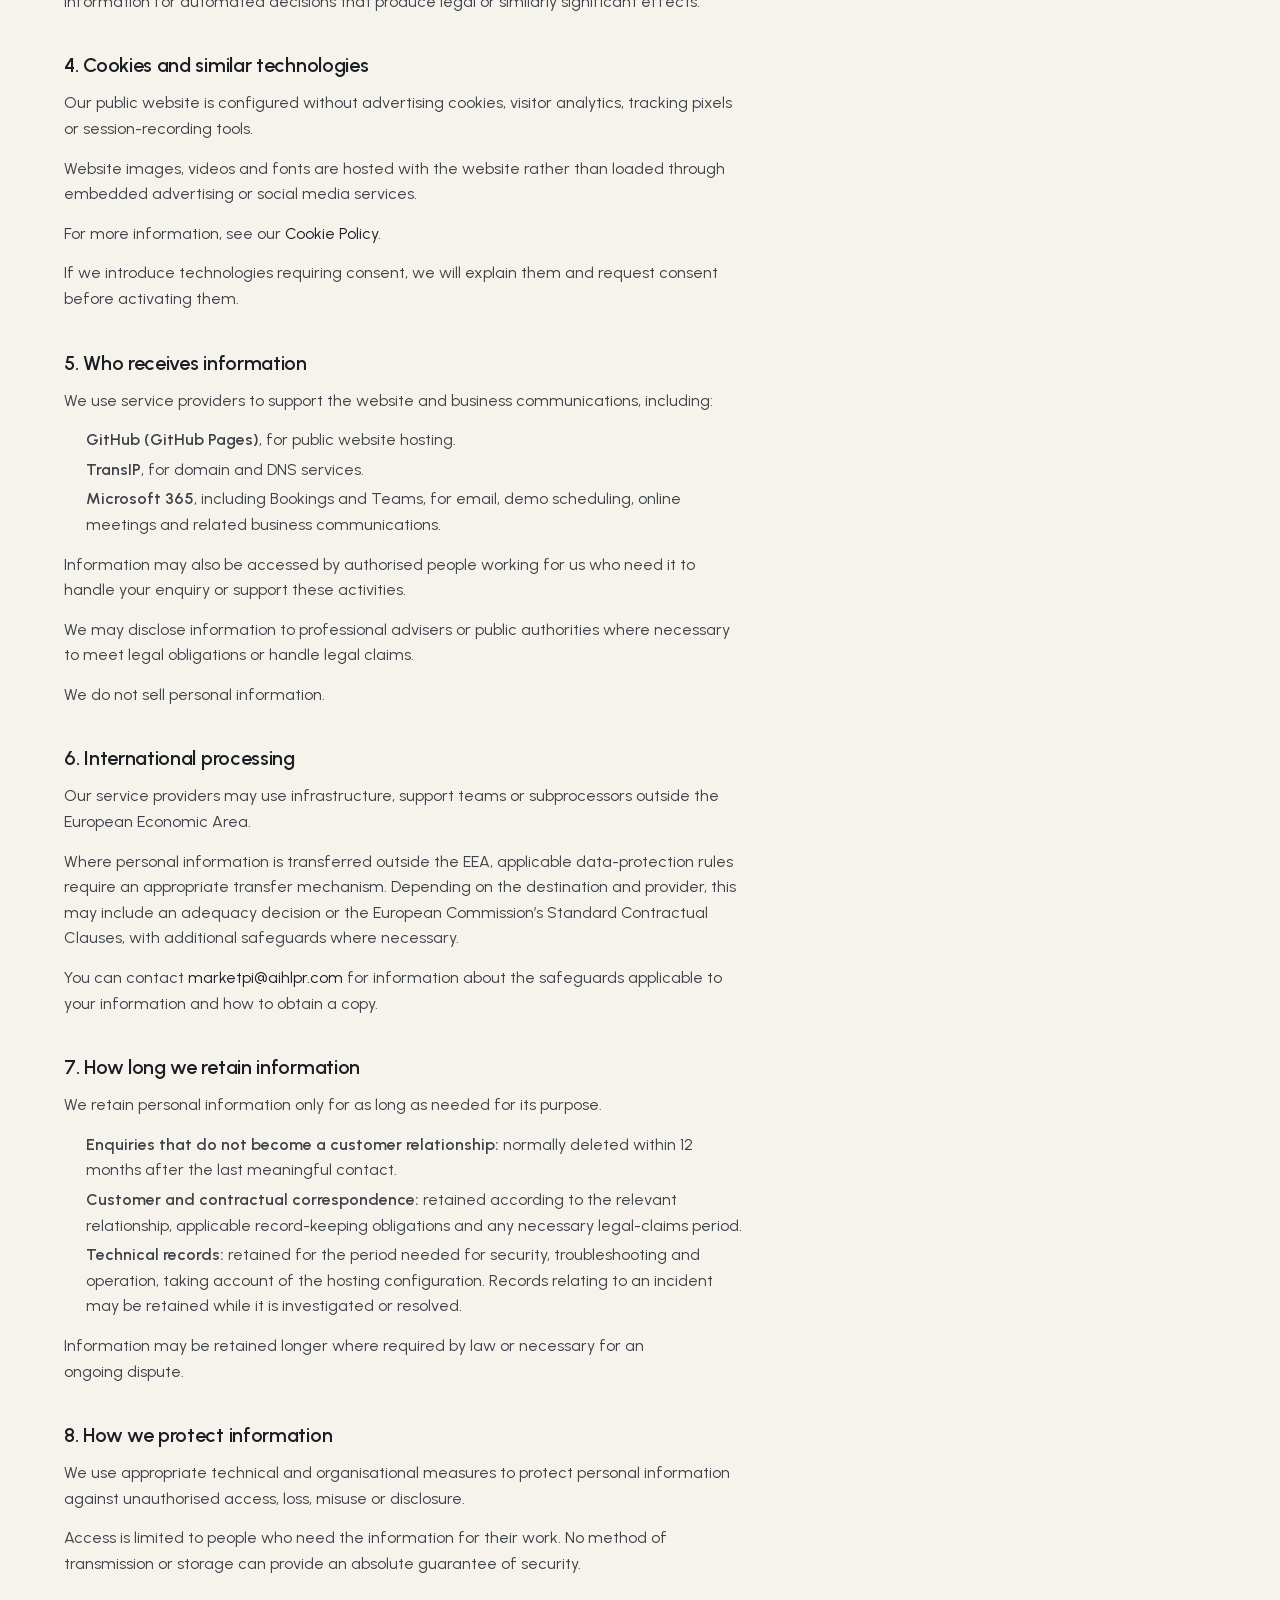
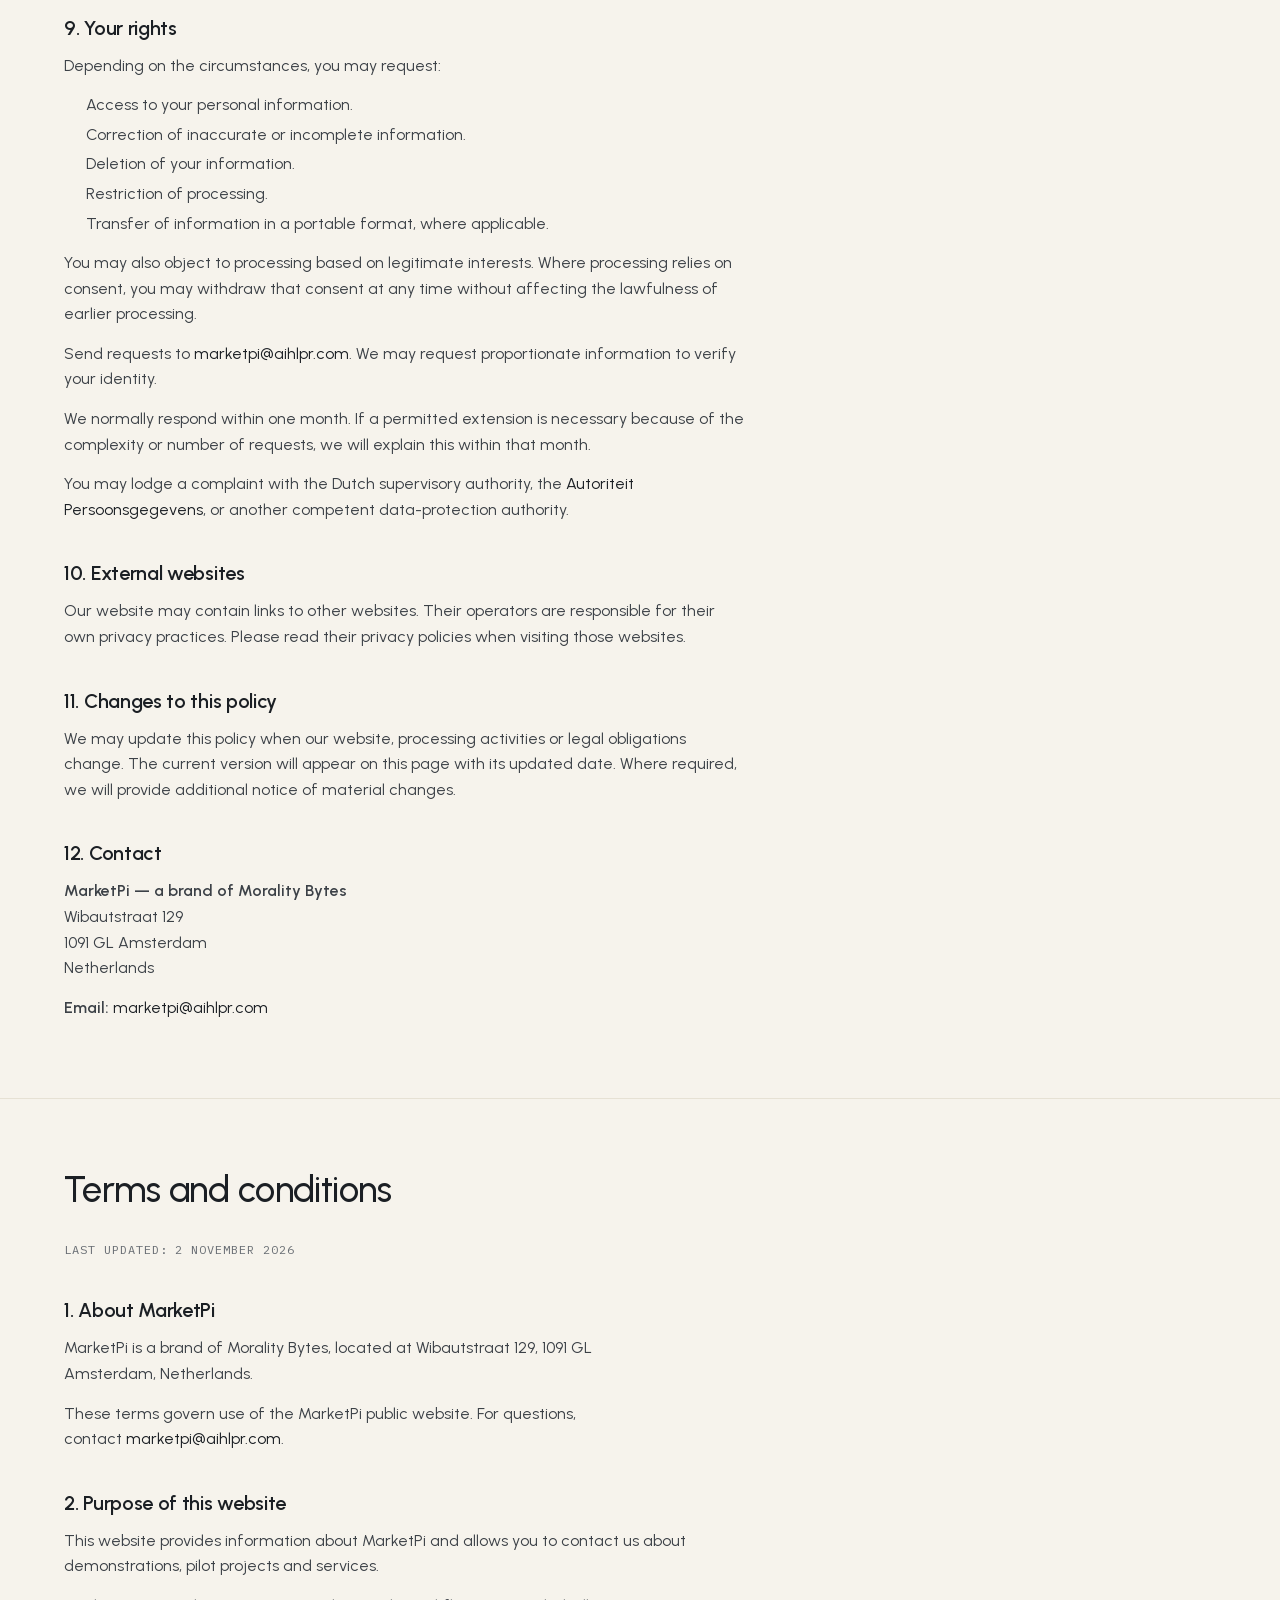
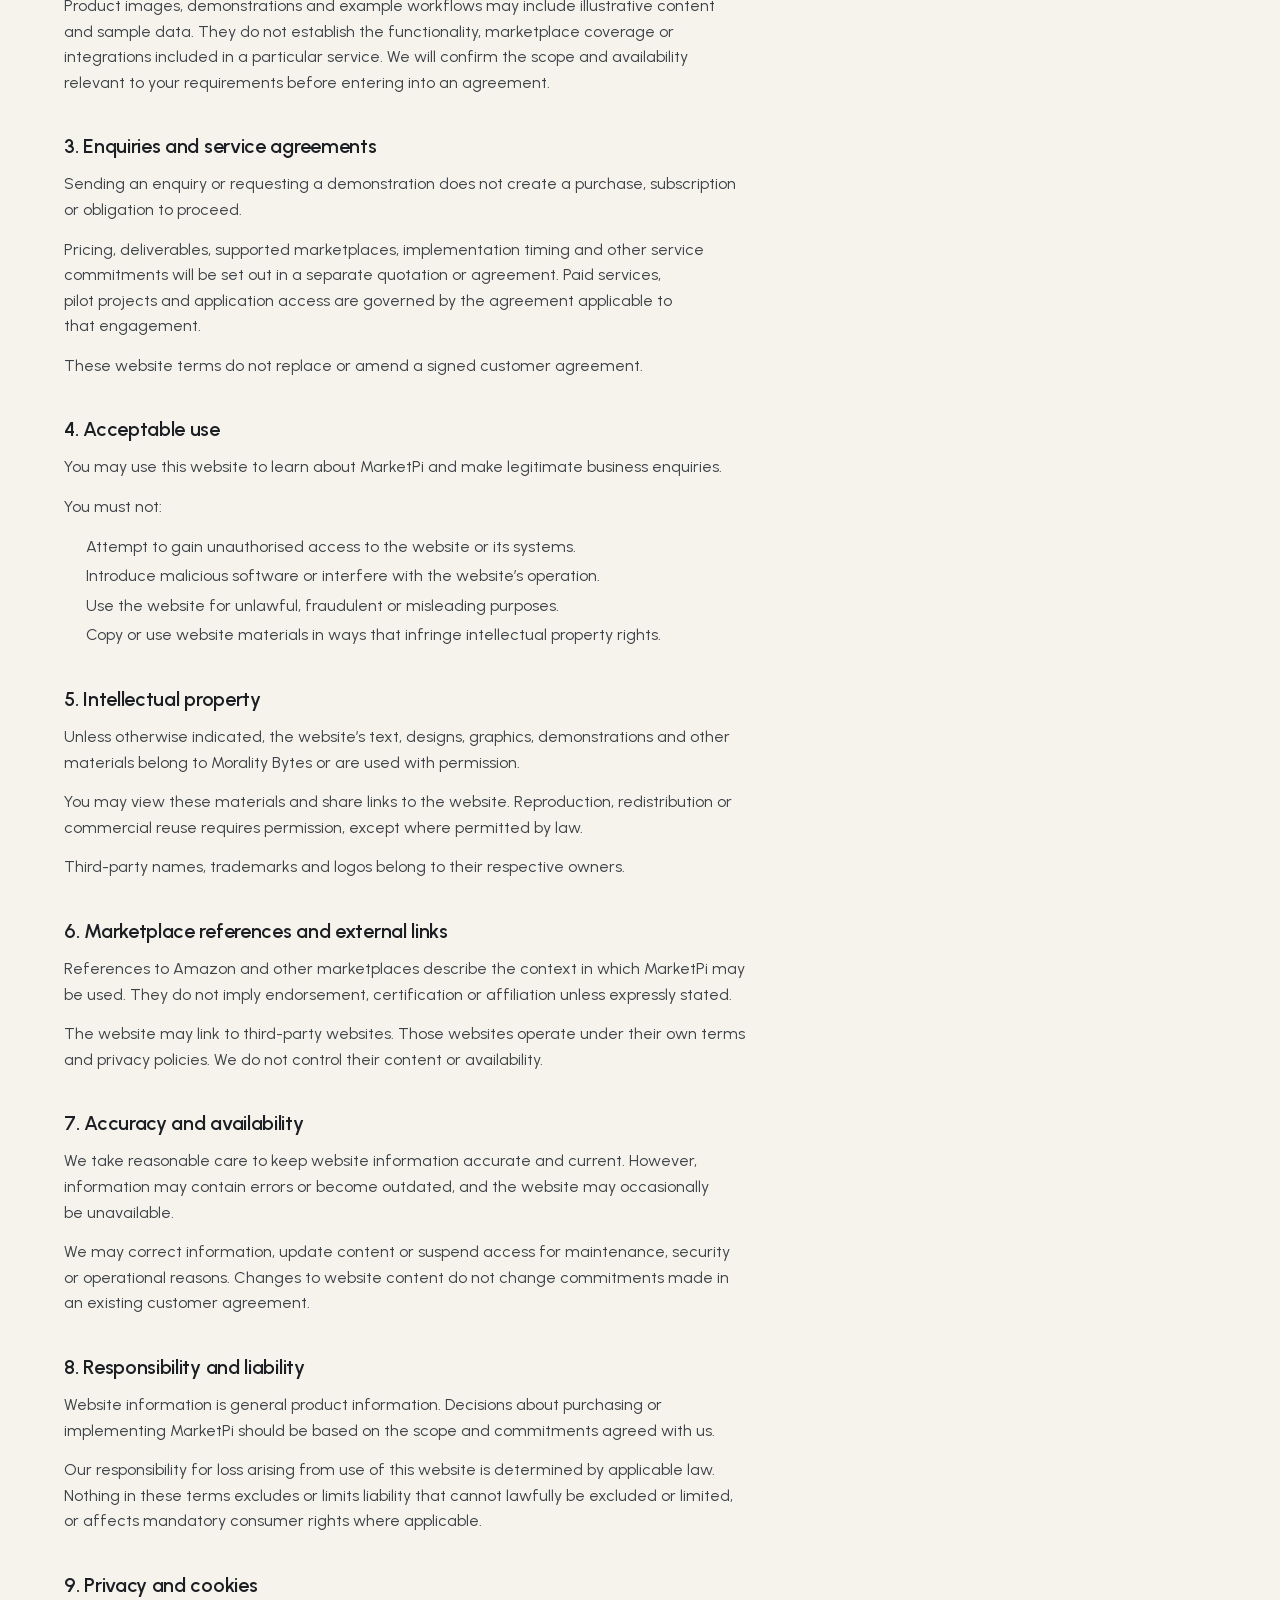
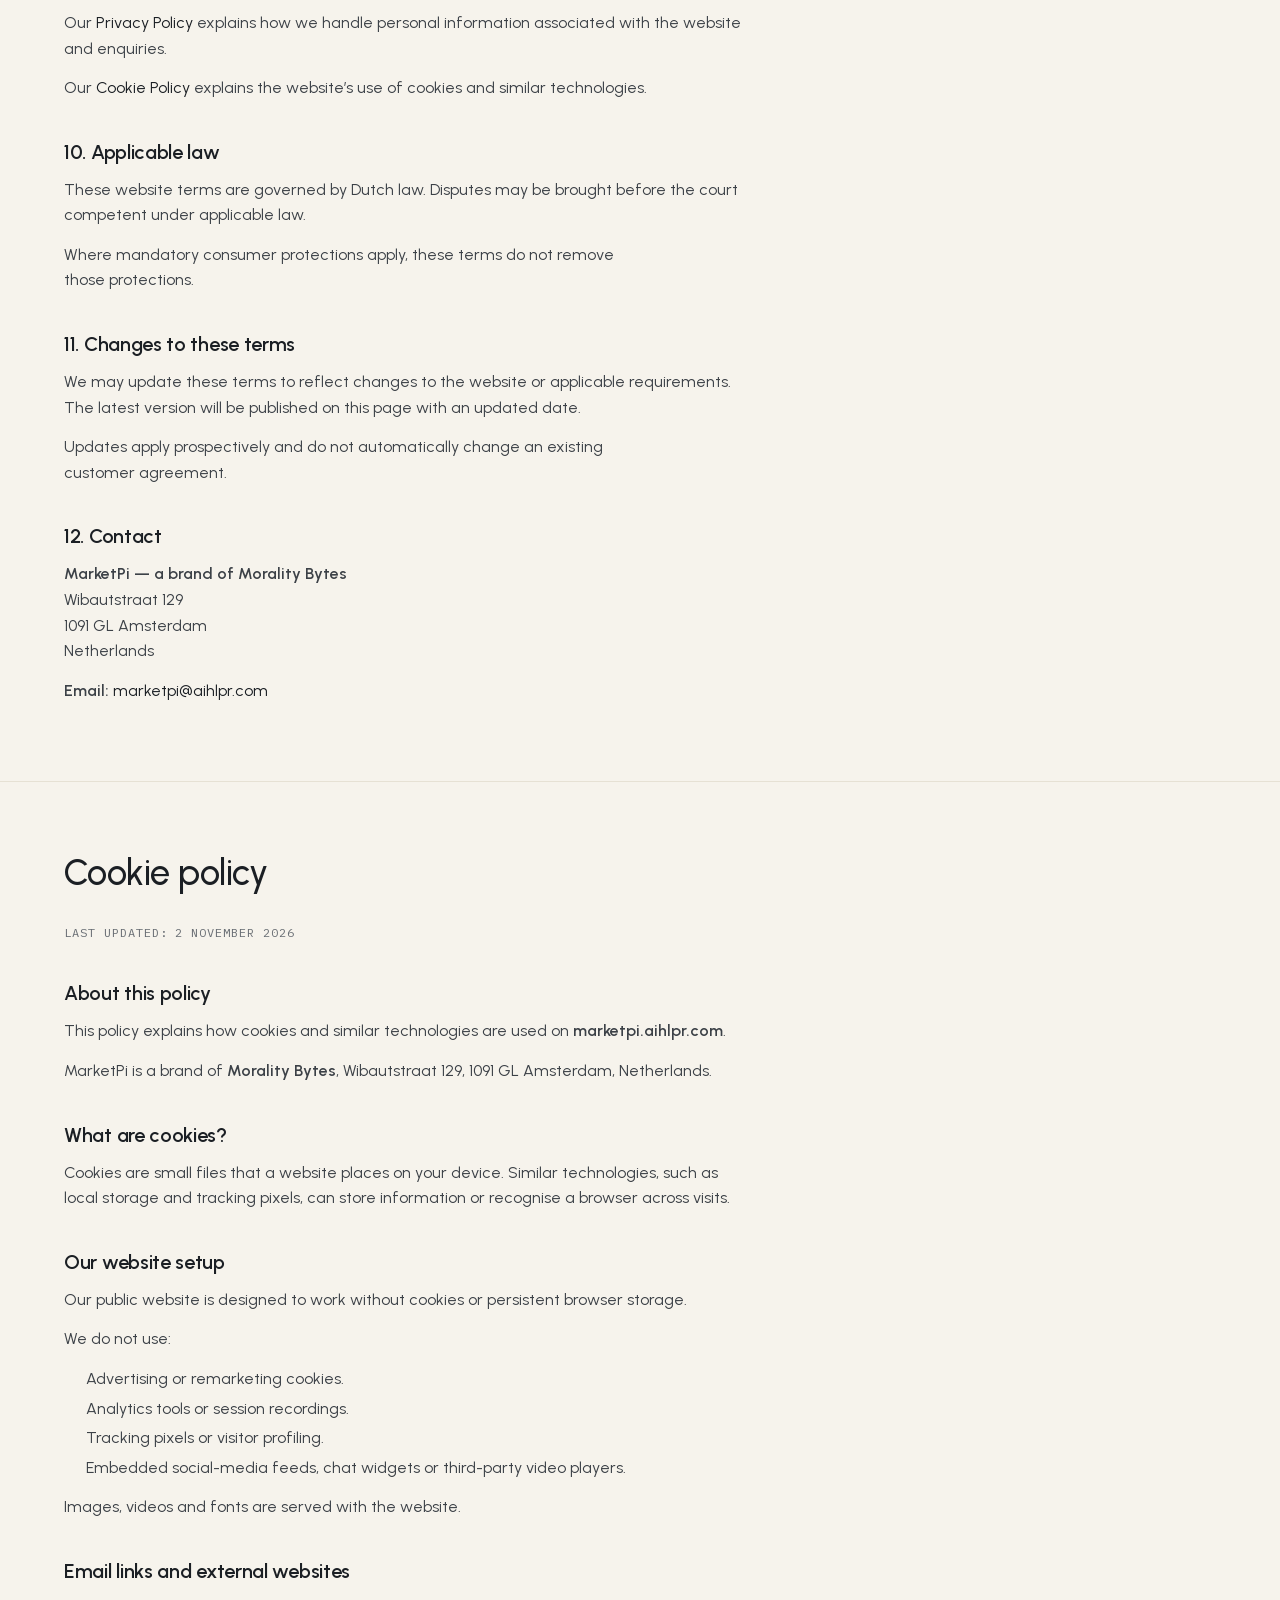
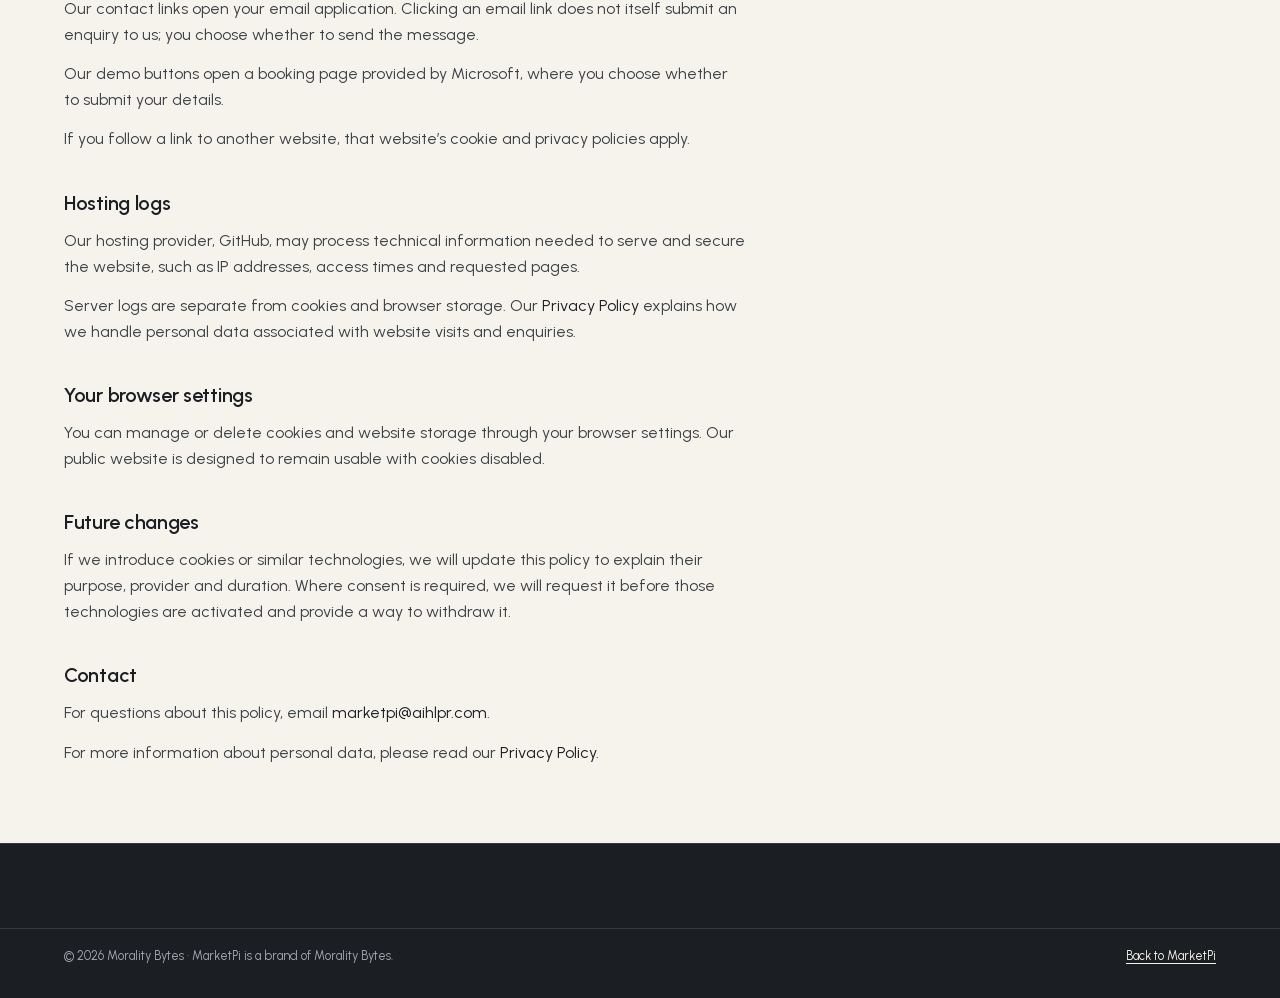
==== commit 1f527f9b: "Rebuild the homepage and adopt the AI product names Replace the homepage with the shorter two-module" ====
--- a/legal.html
+++ b/legal.html
@@ -519,7 +519,7 @@
 <style>.legal .head{max-width:62ch}.legal h2{font-size:clamp(26px,3vw,36px)}.legal p{color:var(--ink2);font-size:16px}.legal .sec{padding:clamp(40px,5vw,64px) 0}.legal .sec+.sec{border-top:1px solid var(--line)}.legal .doc{max-width:62ch}.legal .doc .k{display:block;margin-top:24px}.legal .doc h3{font-size:20px;font-weight:600;margin:36px 0 10px}.legal .doc p{margin:0 0 14px;line-height:1.6}.legal .doc ul{color:var(--ink2);font-size:16px;line-height:1.6;margin:0 0 14px;padding-left:22px}.legal .doc li{margin:4px 0}.legal .doc a{color:var(--ink)}.legal .doc a:hover{color:var(--amber)}</style>
 </head>
 <body class="legal">
-<nav class="nav" aria-label="Main navigation"><div class="wrap"><a class="brand" href="/"><svg viewBox="0 0 64 64" fill="none" stroke="currentColor" stroke-width="6" stroke-linecap="round" aria-hidden="true"><path d="M12.95 25 A22 22 0 0 1 51.05 25"></path><path d="M20 17.6 V56"></path><path d="M44 17.6 V49 A7 7 0 0 0 51 56"></path></svg>MarketPi</a><div class="links"><a href="/">Home</a><a href="/marketplace-management">Marketplace Management</a><a href="/studio">Studio</a></div><a class="btn" href="https://bookings.cloud.microsoft/book/MarketPiDemo3@aihlpr.com/?ismsaljsauthenabled" target="_blank" rel="noopener">Book a demo</a><details class="menu"><summary aria-label="Open menu"><svg viewBox="0 0 24 24" fill="none" stroke="currentColor" stroke-width="2" stroke-linecap="round" aria-hidden="true"><path d="M4 7h16M4 12h16M4 17h16"></path></svg></summary><div class="menu-list" onclick="this.parentNode.open=false"><a href="/">Home</a><a href="/marketplace-management">Marketplace Management</a><a href="/studio">Studio</a></div></details></div></nav>
+<nav class="nav" aria-label="Main navigation"><div class="wrap"><a class="brand" href="/"><svg viewBox="0 0 64 64" fill="none" stroke="currentColor" stroke-width="6" stroke-linecap="round" aria-hidden="true"><path d="M12.95 25 A22 22 0 0 1 51.05 25"></path><path d="M20 17.6 V56"></path><path d="M44 17.6 V49 A7 7 0 0 0 51 56"></path></svg>MarketPi</a><div class="links"><a href="/">Home</a><a href="/marketplace-management">AI Marketplace Manager</a><a href="/studio">AI Studio</a></div><a class="btn" href="https://bookings.cloud.microsoft/book/MarketPiDemo3@aihlpr.com/?ismsaljsauthenabled" target="_blank" rel="noopener">Book a demo</a><details class="menu"><summary aria-label="Open menu"><svg viewBox="0 0 24 24" fill="none" stroke="currentColor" stroke-width="2" stroke-linecap="round" aria-hidden="true"><path d="M4 7h16M4 12h16M4 17h16"></path></svg></summary><div class="menu-list" onclick="this.parentNode.open=false"><a href="/">Home</a><a href="/marketplace-management">AI Marketplace Manager</a><a href="/studio">AI Studio</a></div></details></div></nav>
 <section class="sec" id="privacy"><div class="wrap"><div class="doc"><span class="k" style="margin-top:0">Legal</span><h2>Privacy policy</h2><span class="k">Last updated: 2 November 2026</span><h3>1. Who we are</h3><p>MarketPi is a brand of <strong>Morality Bytes</strong>, located at Wibautstraat 129, 1091 GL Amsterdam, Netherlands.</p><p>Morality Bytes is responsible for the personal information described in this policy.</p><p><strong>Contact:</strong> <a href="mailto:marketpi@aihlpr.com">marketpi@aihlpr.com</a><br><strong>Website:</strong> marketpi.aihlpr.com</p><p>This policy covers our public website and communications about MarketPi. Processing associated with application access, customer pilots or connected marketplace accounts will be explained separately before those activities begin.</p><h3>2. Information we collect</h3><p><strong>Information you send us</strong></p><p>When you contact us by email, we receive your email address and any information you include, such as your name, company, business requirements, message and attachments.</p>
 <p>When you book a demo, you enter your details on a booking page provided by Microsoft. We receive your name, email address, the time you choose and any other information you provide on that page, and use it to arrange and hold the demo. Microsoft Teams may be used for the meeting.</p><p>Providing this information is voluntary. However, we need sufficient contact details and information to respond to your enquiry.</p><p>Please do not send passwords, marketplace credentials or unnecessary personal information about customers or other individuals.</p><p><strong>Technical information</strong></p><p>When you visit the website, our hosting infrastructure may process technical information such as your IP address, requested pages, access times, browser information and error records. This supports website delivery, security and troubleshooting.</p><h3>3. How and why we use information</h3><p>We use personal information to:</p><ul><li>Respond to enquiries and requests for demonstrations or quotations.</li><li>Discuss your requirements and follow up on those discussions.</li><li>Operate, maintain and protect the website.</li><li>Meet legal obligations and establish, exercise or defend legal claims where necessary.</li></ul><p>Our legal bases are:</p><ul><li><strong>Legitimate interests:</strong> communicating with business contacts, responding to enquiries and keeping our website secure and operational.</li><li><strong>Steps before entering into a contract:</strong> where you request those steps and would personally be a party to the contract.</li><li><strong>Legal obligations:</strong> where processing is required by applicable law.</li></ul><p>Contacting us does not subscribe you to a marketing mailing list. We do not use website information for automated decisions that produce legal or similarly significant effects.</p><h3>4. Cookies and similar technologies</h3><p>Our public website is configured without advertising cookies, visitor analytics, tracking pixels or session-recording tools.</p><p>Website images, videos and fonts are hosted with the website rather than loaded through embedded advertising or social media services.</p><p>For more information, see our <a href="#cookies">Cookie Policy</a>.</p><p>If we introduce technologies requiring consent, we will explain them and request consent before activating them.</p><h3>5. Who receives information</h3><p>We use service providers to support the website and business communications, including:</p><ul><li><strong>GitHub (GitHub Pages)</strong>, for public website hosting.</li>
 <li><strong>TransIP</strong>, for domain and DNS services.</li><li><strong>Microsoft 365</strong>, including Bookings and Teams, for email, demo scheduling, online meetings and related business communications.</li></ul><p>Information may also be accessed by authorised people working for us who need it to handle your enquiry or support these activities.</p><p>We may disclose information to professional advisers or public authorities where necessary to meet legal obligations or handle legal claims.</p><p>We do not sell personal information.</p><h3>6. International processing</h3><p>Our service providers may use infrastructure, support teams or subprocessors outside the European Economic Area.</p><p>Where personal information is transferred outside the EEA, applicable data-protection rules require an appropriate transfer mechanism. Depending on the destination and provider, this may include an adequacy decision or the European Commission’s Standard Contractual Clauses, with additional safeguards where necessary.</p><p>You can contact <a href="mailto:marketpi@aihlpr.com">marketpi@aihlpr.com</a> for information about the safeguards applicable to your information and how to obtain a copy.</p><h3>7. How long we retain information</h3><p>We retain personal information only for as long as needed for its purpose.</p><ul><li><strong>Enquiries that do not become a customer relationship:</strong> normally deleted within 12 months after the last meaningful contact.</li><li><strong>Customer and contractual correspondence:</strong> retained according to the relevant relationship, applicable record-keeping obligations and any necessary legal-claims period.</li><li><strong>Technical records:</strong> retained for the period needed for security, troubleshooting and operation, taking account of the hosting configuration. Records relating to an incident may be retained while it is investigated or resolved.</li></ul><p>Information may be retained longer where required by law or necessary for an ongoing dispute.</p><h3>8. How we protect information</h3><p>We use appropriate technical and organisational measures to protect personal information against unauthorised access, loss, misuse or disclosure.</p><p>Access is limited to people who need the information for their work. No method of transmission or storage can provide an absolute guarantee of security.</p><h3>9. Your rights</h3><p>Depending on the circumstances, you may request:</p><ul><li>Access to your personal information.</li><li>Correction of inaccurate or incomplete information.</li><li>Deletion of your information.</li><li>Restriction of processing.</li><li>Transfer of information in a portable format, where applicable.</li></ul><p>You may also object to processing based on legitimate interests. Where processing relies on consent, you may withdraw that consent at any time without affecting the lawfulness of earlier processing.</p><p>Send requests to <a href="mailto:marketpi@aihlpr.com">marketpi@aihlpr.com</a>. We may request proportionate information to verify your identity.</p><p>We normally respond within one month. If a permitted extension is necessary because of the complexity or number of requests, we will explain this within that month.</p><p>You may lodge a complaint with the Dutch supervisory authority, the <a href="https://autoriteitpersoonsgegevens.nl/" target="_blank" rel="noopener">Autoriteit Persoonsgegevens</a>, or another competent data-protection authority.</p><h3>10. External websites</h3><p>Our website may contain links to other websites. Their operators are responsible for their own privacy practices. Please read their privacy policies when visiting those websites.</p><h3>11. Changes to this policy</h3><p>We may update this policy when our website, processing activities or legal obligations change. The current version will appear on this page with its updated date. Where required, we will provide additional notice of material changes.</p><h3>12. Contact</h3><p><strong>MarketPi — a brand of Morality Bytes</strong><br>Wibautstraat 129<br>1091 GL Amsterdam<br>Netherlands</p><p><strong>Email:</strong> <a href="mailto:marketpi@aihlpr.com">marketpi@aihlpr.com</a></p></div></div></section>
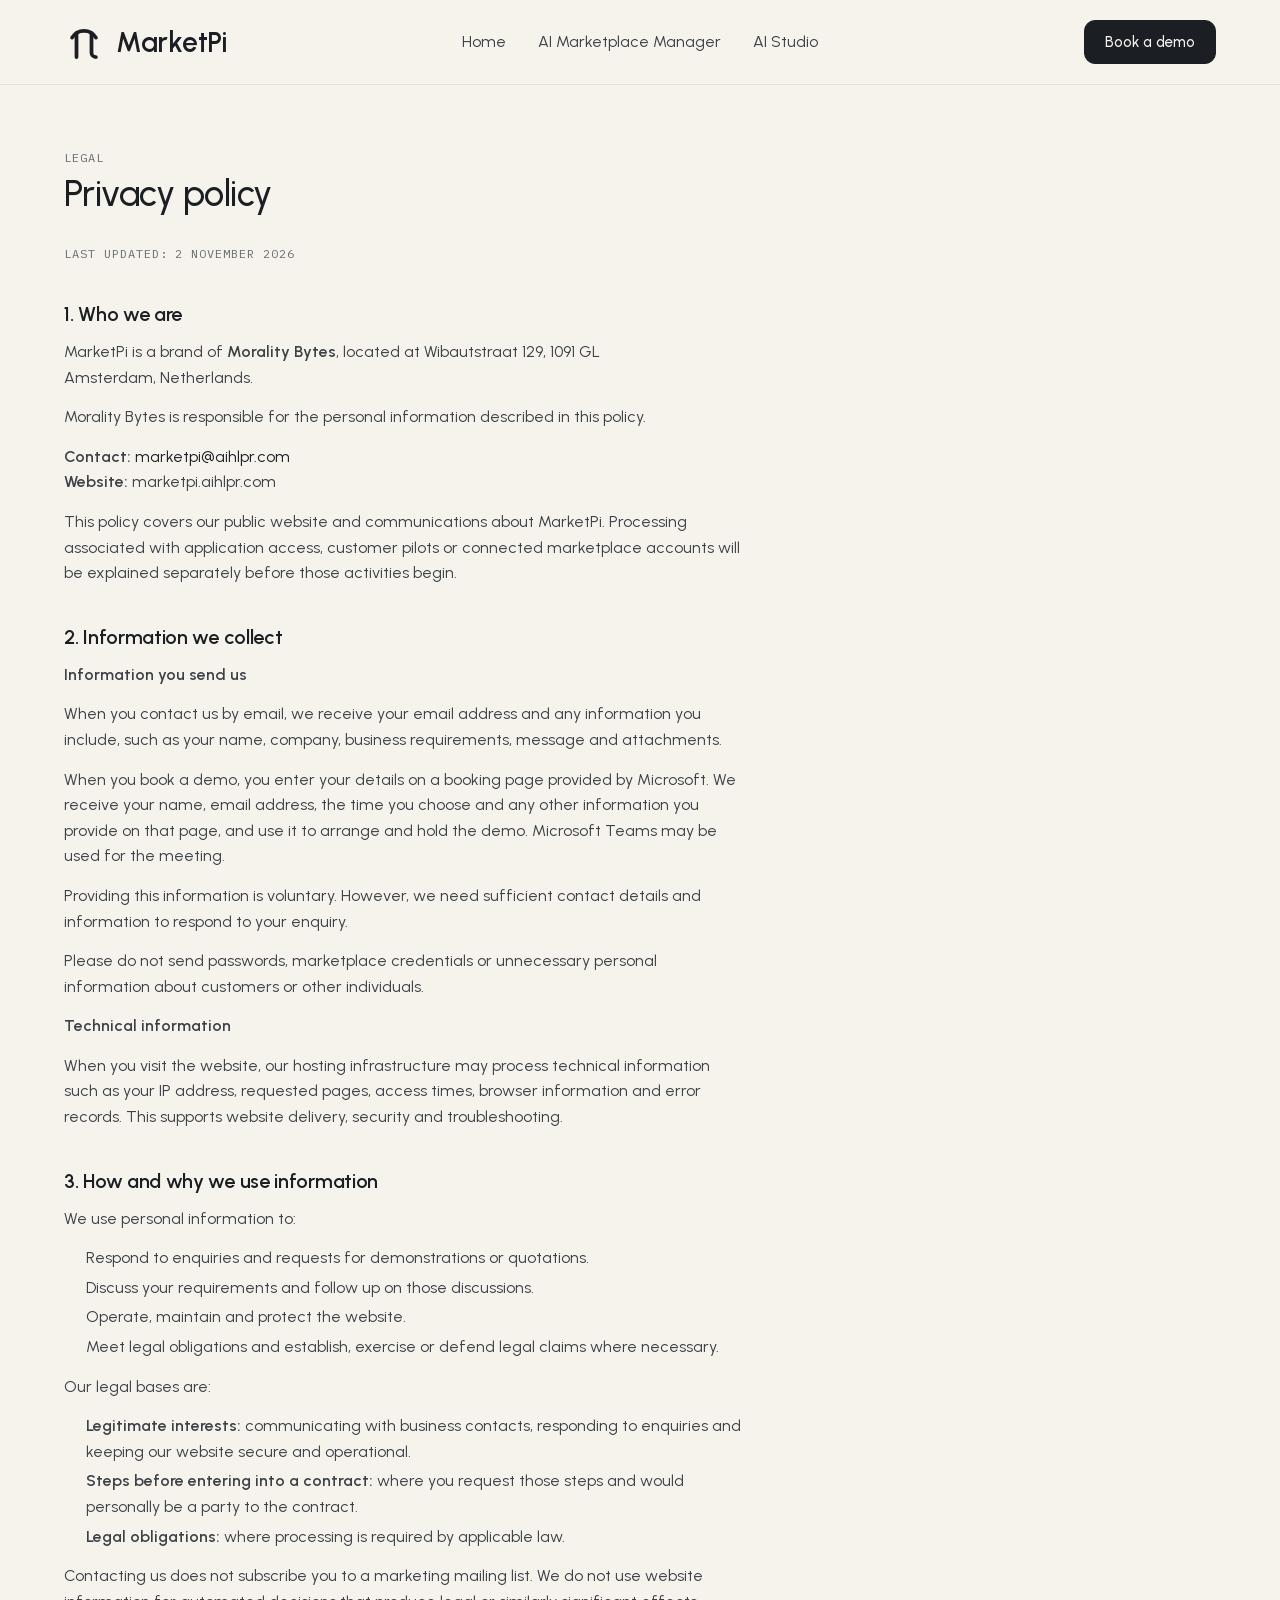
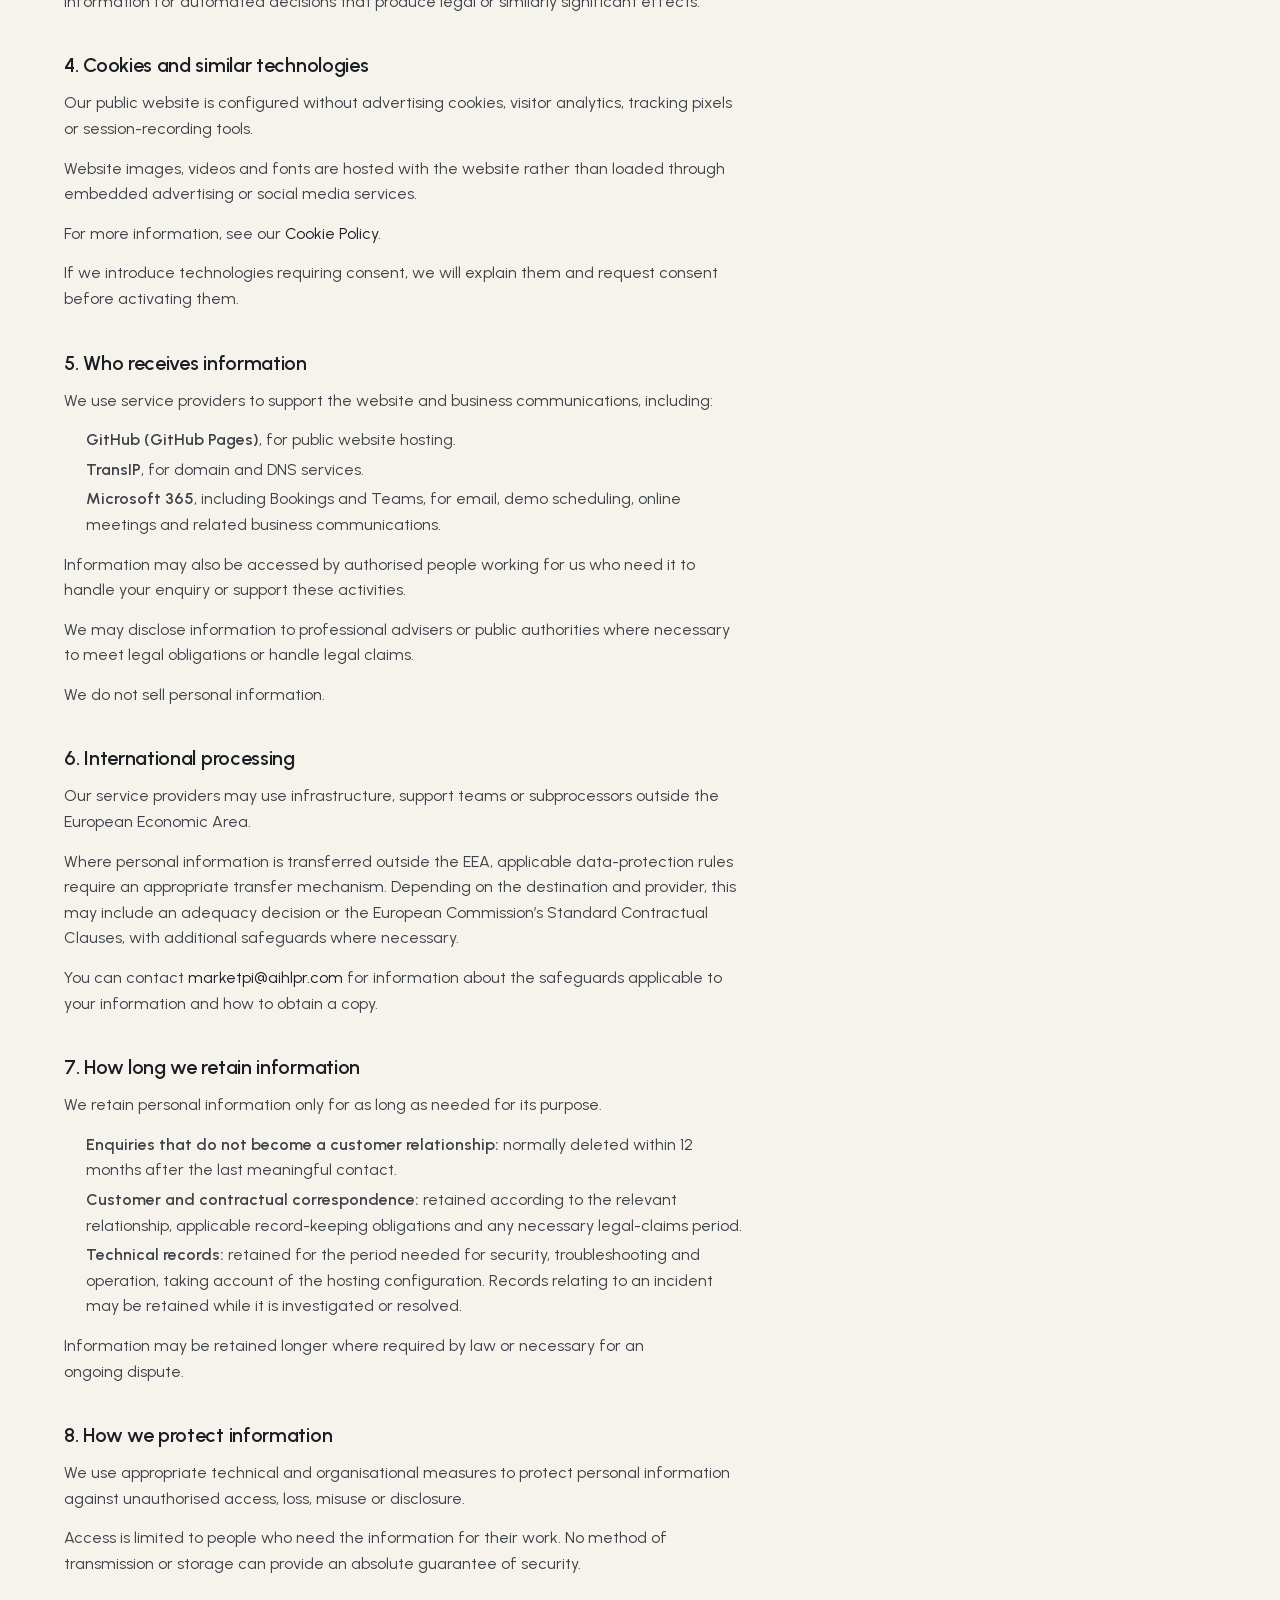
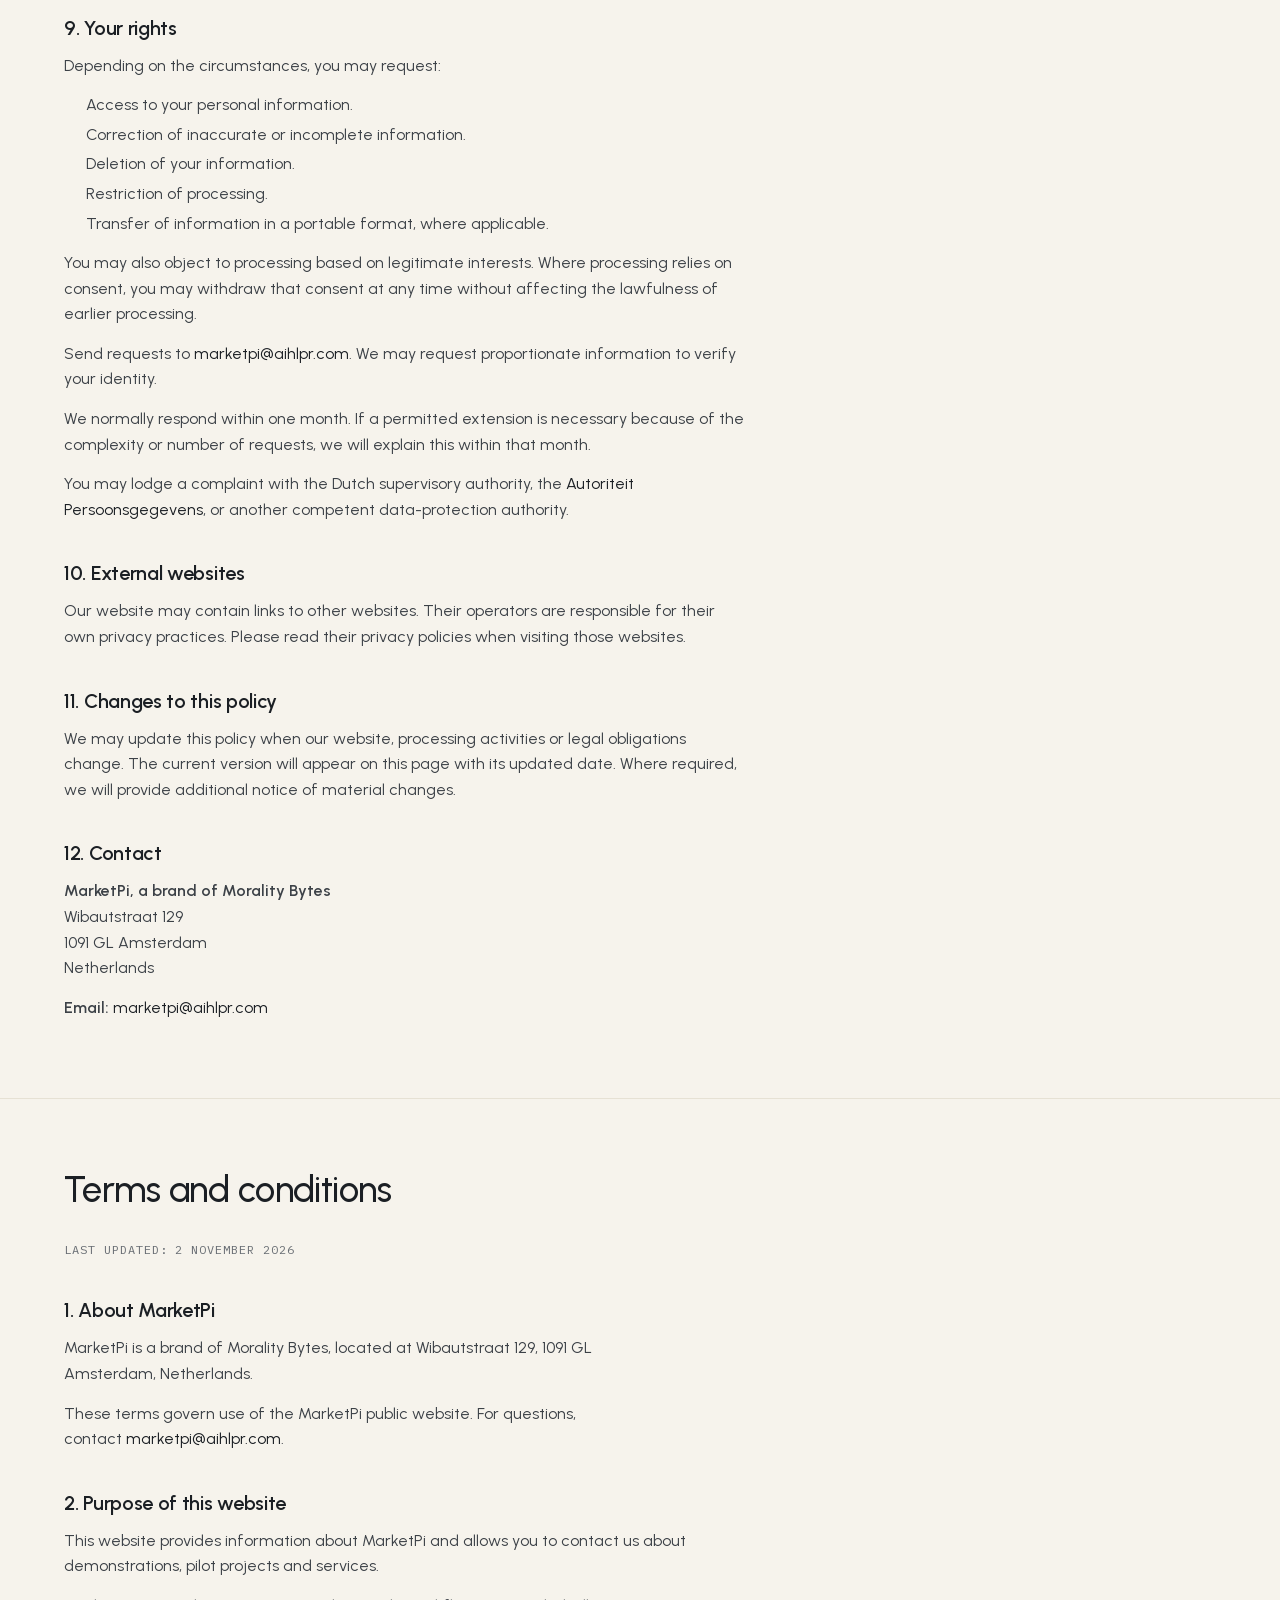
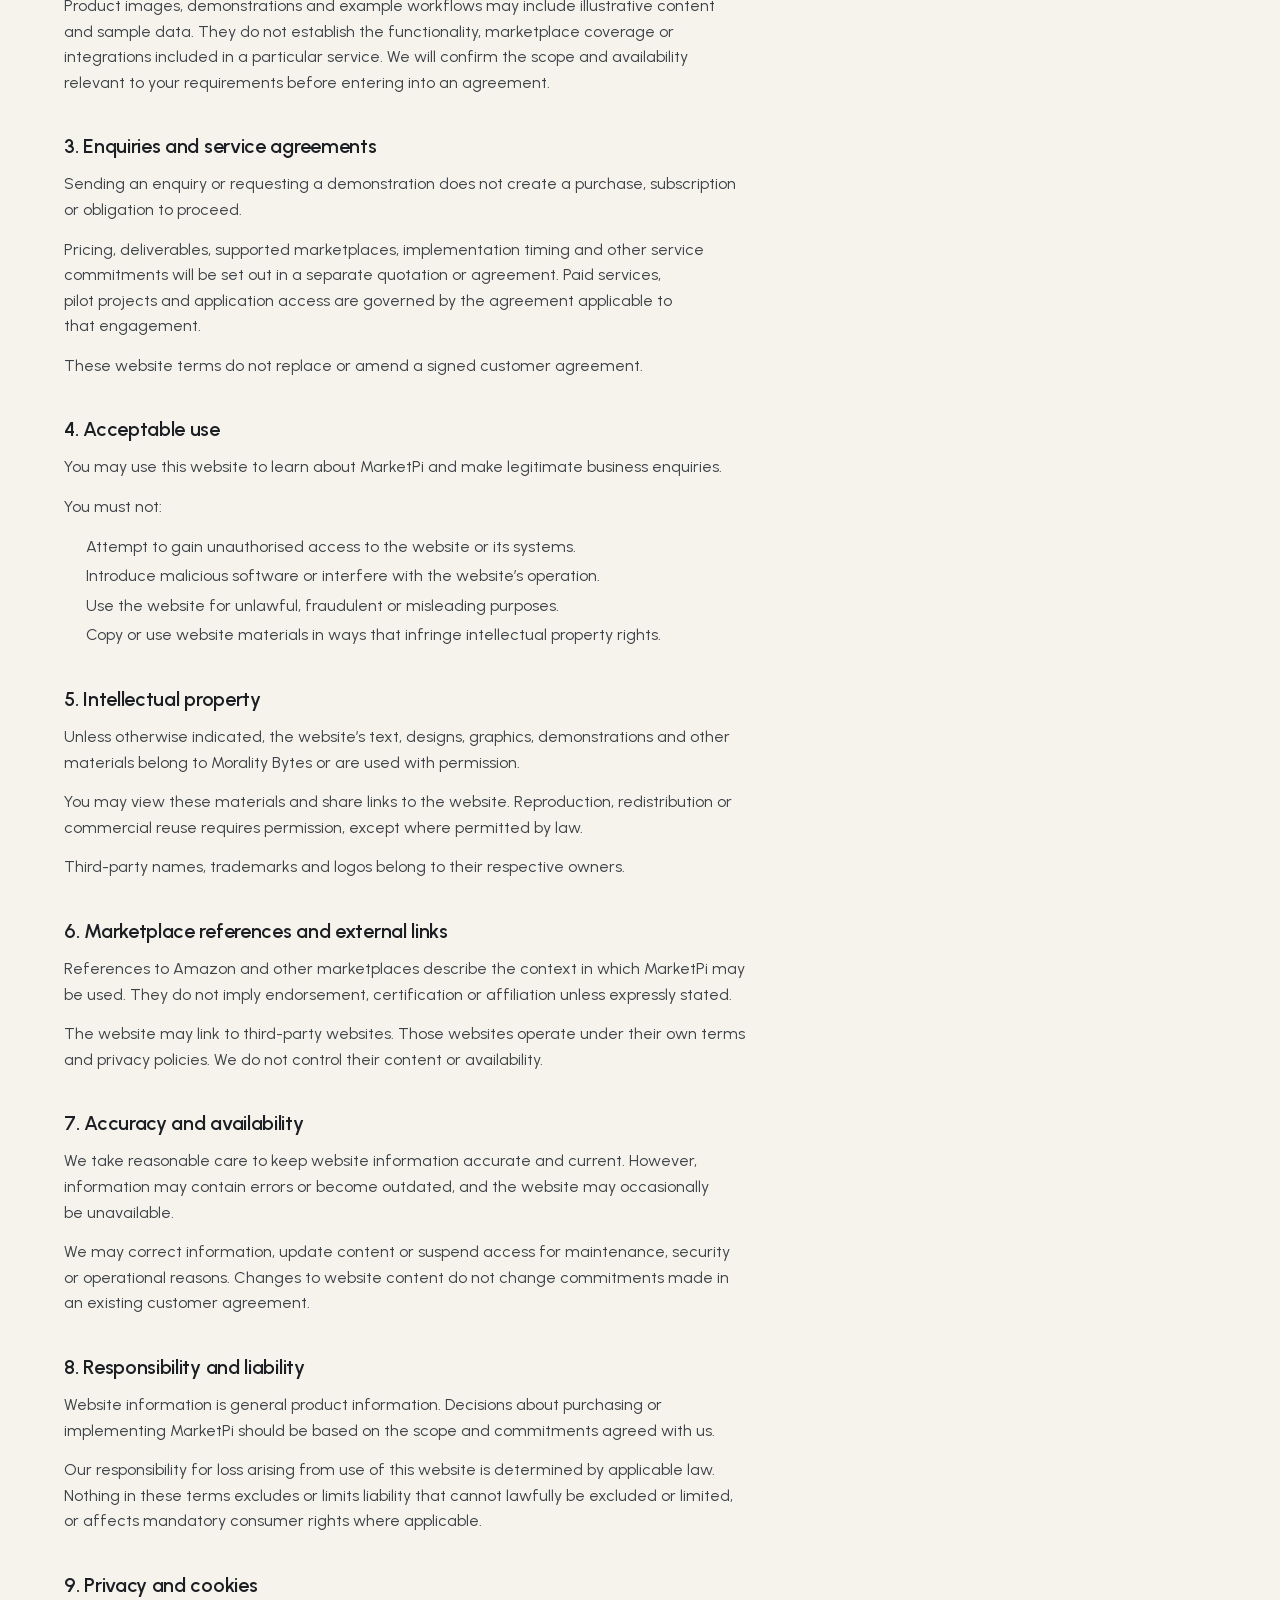
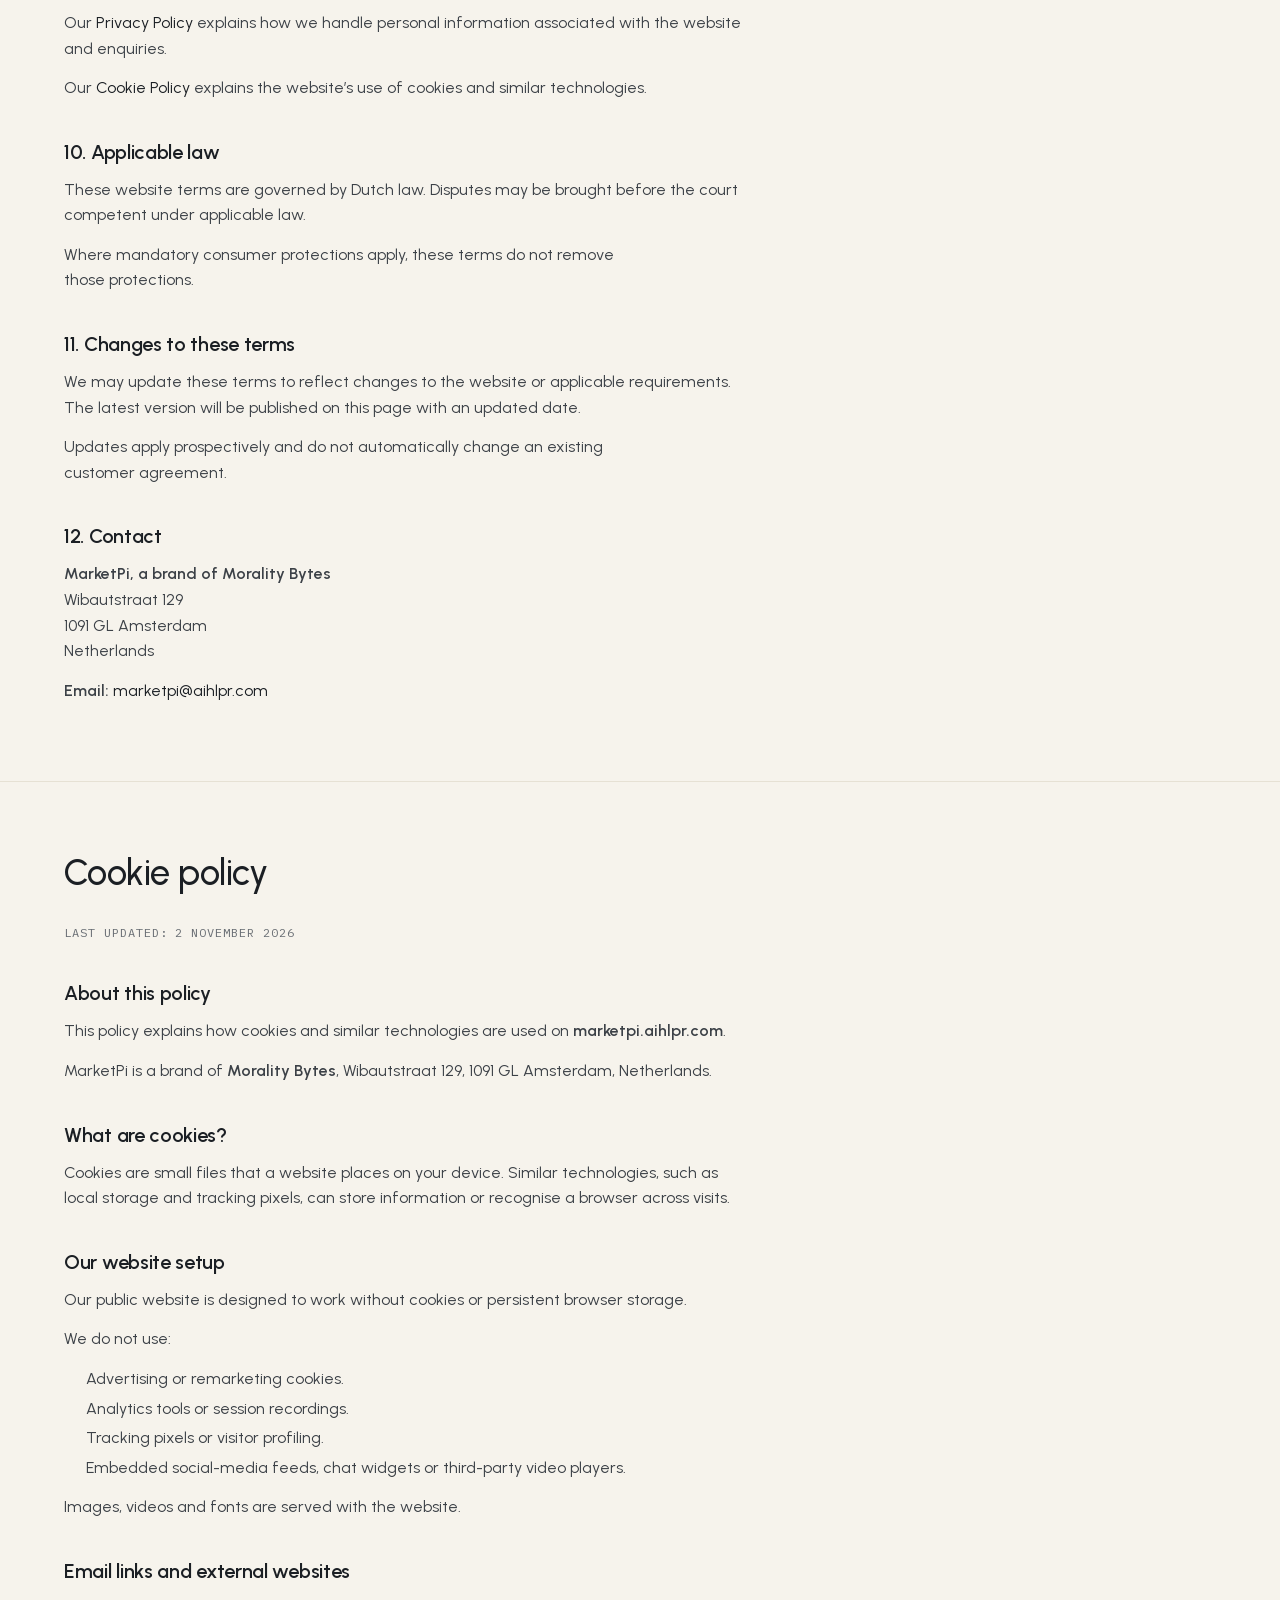
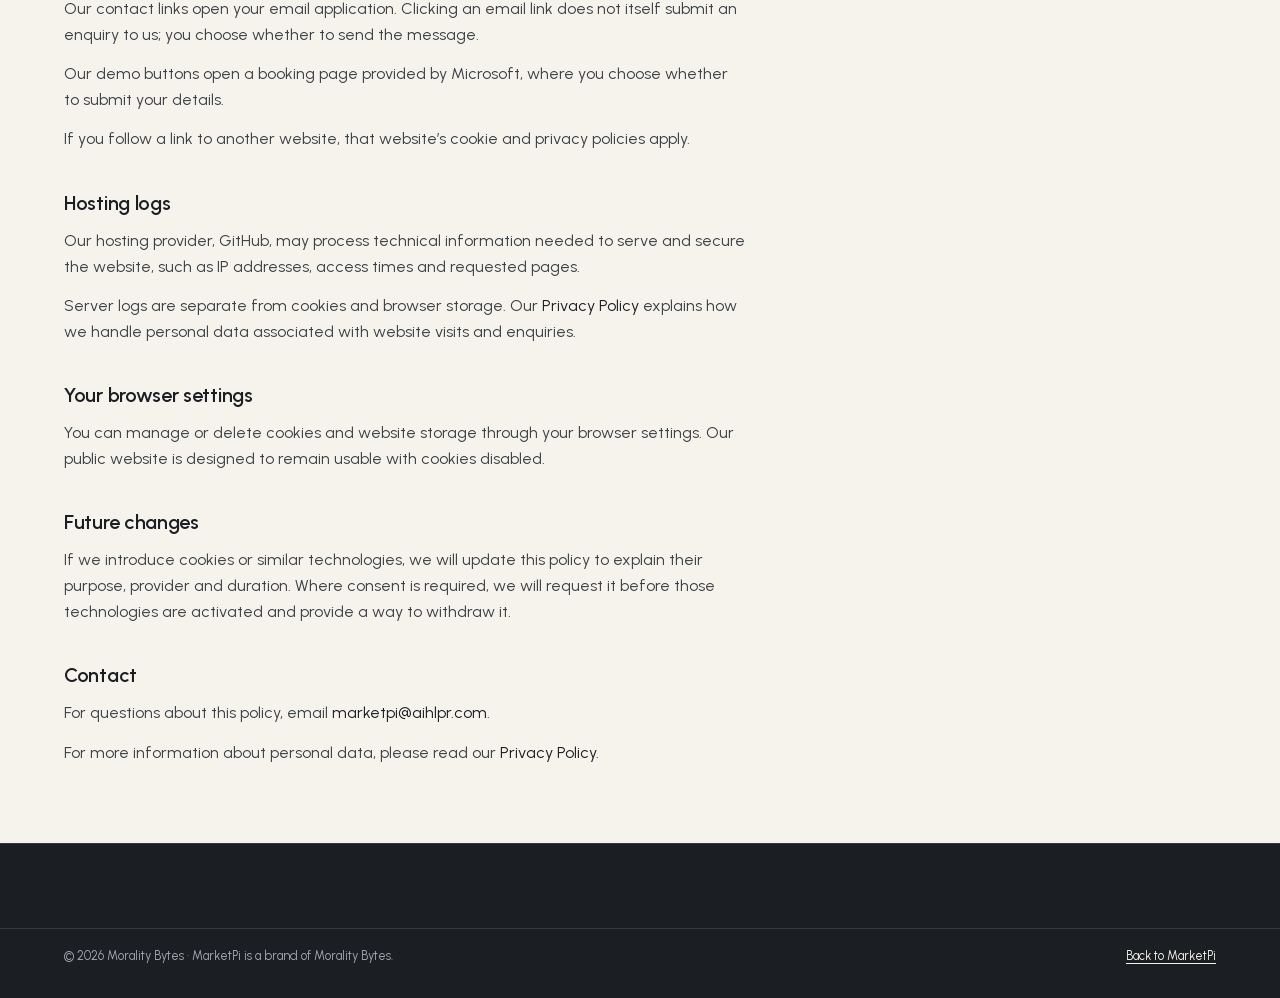
==== commit 3c748d27: "Update hero text and remove dashes from the site Use the supplied hero copy and replace every em and" ====
--- a/legal.html
+++ b/legal.html
@@ -522,8 +522,8 @@
 <nav class="nav" aria-label="Main navigation"><div class="wrap"><a class="brand" href="/"><svg viewBox="0 0 64 64" fill="none" stroke="currentColor" stroke-width="6" stroke-linecap="round" aria-hidden="true"><path d="M12.95 25 A22 22 0 0 1 51.05 25"></path><path d="M20 17.6 V56"></path><path d="M44 17.6 V49 A7 7 0 0 0 51 56"></path></svg>MarketPi</a><div class="links"><a href="/">Home</a><a href="/marketplace-management">AI Marketplace Manager</a><a href="/studio">AI Studio</a></div><a class="btn" href="https://bookings.cloud.microsoft/book/MarketPiDemo3@aihlpr.com/?ismsaljsauthenabled" target="_blank" rel="noopener">Book a demo</a><details class="menu"><summary aria-label="Open menu"><svg viewBox="0 0 24 24" fill="none" stroke="currentColor" stroke-width="2" stroke-linecap="round" aria-hidden="true"><path d="M4 7h16M4 12h16M4 17h16"></path></svg></summary><div class="menu-list" onclick="this.parentNode.open=false"><a href="/">Home</a><a href="/marketplace-management">AI Marketplace Manager</a><a href="/studio">AI Studio</a></div></details></div></nav>
 <section class="sec" id="privacy"><div class="wrap"><div class="doc"><span class="k" style="margin-top:0">Legal</span><h2>Privacy policy</h2><span class="k">Last updated: 2 November 2026</span><h3>1. Who we are</h3><p>MarketPi is a brand of <strong>Morality Bytes</strong>, located at Wibautstraat 129, 1091 GL Amsterdam, Netherlands.</p><p>Morality Bytes is responsible for the personal information described in this policy.</p><p><strong>Contact:</strong> <a href="mailto:marketpi@aihlpr.com">marketpi@aihlpr.com</a><br><strong>Website:</strong> marketpi.aihlpr.com</p><p>This policy covers our public website and communications about MarketPi. Processing associated with application access, customer pilots or connected marketplace accounts will be explained separately before those activities begin.</p><h3>2. Information we collect</h3><p><strong>Information you send us</strong></p><p>When you contact us by email, we receive your email address and any information you include, such as your name, company, business requirements, message and attachments.</p>
 <p>When you book a demo, you enter your details on a booking page provided by Microsoft. We receive your name, email address, the time you choose and any other information you provide on that page, and use it to arrange and hold the demo. Microsoft Teams may be used for the meeting.</p><p>Providing this information is voluntary. However, we need sufficient contact details and information to respond to your enquiry.</p><p>Please do not send passwords, marketplace credentials or unnecessary personal information about customers or other individuals.</p><p><strong>Technical information</strong></p><p>When you visit the website, our hosting infrastructure may process technical information such as your IP address, requested pages, access times, browser information and error records. This supports website delivery, security and troubleshooting.</p><h3>3. How and why we use information</h3><p>We use personal information to:</p><ul><li>Respond to enquiries and requests for demonstrations or quotations.</li><li>Discuss your requirements and follow up on those discussions.</li><li>Operate, maintain and protect the website.</li><li>Meet legal obligations and establish, exercise or defend legal claims where necessary.</li></ul><p>Our legal bases are:</p><ul><li><strong>Legitimate interests:</strong> communicating with business contacts, responding to enquiries and keeping our website secure and operational.</li><li><strong>Steps before entering into a contract:</strong> where you request those steps and would personally be a party to the contract.</li><li><strong>Legal obligations:</strong> where processing is required by applicable law.</li></ul><p>Contacting us does not subscribe you to a marketing mailing list. We do not use website information for automated decisions that produce legal or similarly significant effects.</p><h3>4. Cookies and similar technologies</h3><p>Our public website is configured without advertising cookies, visitor analytics, tracking pixels or session-recording tools.</p><p>Website images, videos and fonts are hosted with the website rather than loaded through embedded advertising or social media services.</p><p>For more information, see our <a href="#cookies">Cookie Policy</a>.</p><p>If we introduce technologies requiring consent, we will explain them and request consent before activating them.</p><h3>5. Who receives information</h3><p>We use service providers to support the website and business communications, including:</p><ul><li><strong>GitHub (GitHub Pages)</strong>, for public website hosting.</li>
-<li><strong>TransIP</strong>, for domain and DNS services.</li><li><strong>Microsoft 365</strong>, including Bookings and Teams, for email, demo scheduling, online meetings and related business communications.</li></ul><p>Information may also be accessed by authorised people working for us who need it to handle your enquiry or support these activities.</p><p>We may disclose information to professional advisers or public authorities where necessary to meet legal obligations or handle legal claims.</p><p>We do not sell personal information.</p><h3>6. International processing</h3><p>Our service providers may use infrastructure, support teams or subprocessors outside the European Economic Area.</p><p>Where personal information is transferred outside the EEA, applicable data-protection rules require an appropriate transfer mechanism. Depending on the destination and provider, this may include an adequacy decision or the European Commission’s Standard Contractual Clauses, with additional safeguards where necessary.</p><p>You can contact <a href="mailto:marketpi@aihlpr.com">marketpi@aihlpr.com</a> for information about the safeguards applicable to your information and how to obtain a copy.</p><h3>7. How long we retain information</h3><p>We retain personal information only for as long as needed for its purpose.</p><ul><li><strong>Enquiries that do not become a customer relationship:</strong> normally deleted within 12 months after the last meaningful contact.</li><li><strong>Customer and contractual correspondence:</strong> retained according to the relevant relationship, applicable record-keeping obligations and any necessary legal-claims period.</li><li><strong>Technical records:</strong> retained for the period needed for security, troubleshooting and operation, taking account of the hosting configuration. Records relating to an incident may be retained while it is investigated or resolved.</li></ul><p>Information may be retained longer where required by law or necessary for an ongoing dispute.</p><h3>8. How we protect information</h3><p>We use appropriate technical and organisational measures to protect personal information against unauthorised access, loss, misuse or disclosure.</p><p>Access is limited to people who need the information for their work. No method of transmission or storage can provide an absolute guarantee of security.</p><h3>9. Your rights</h3><p>Depending on the circumstances, you may request:</p><ul><li>Access to your personal information.</li><li>Correction of inaccurate or incomplete information.</li><li>Deletion of your information.</li><li>Restriction of processing.</li><li>Transfer of information in a portable format, where applicable.</li></ul><p>You may also object to processing based on legitimate interests. Where processing relies on consent, you may withdraw that consent at any time without affecting the lawfulness of earlier processing.</p><p>Send requests to <a href="mailto:marketpi@aihlpr.com">marketpi@aihlpr.com</a>. We may request proportionate information to verify your identity.</p><p>We normally respond within one month. If a permitted extension is necessary because of the complexity or number of requests, we will explain this within that month.</p><p>You may lodge a complaint with the Dutch supervisory authority, the <a href="https://autoriteitpersoonsgegevens.nl/" target="_blank" rel="noopener">Autoriteit Persoonsgegevens</a>, or another competent data-protection authority.</p><h3>10. External websites</h3><p>Our website may contain links to other websites. Their operators are responsible for their own privacy practices. Please read their privacy policies when visiting those websites.</p><h3>11. Changes to this policy</h3><p>We may update this policy when our website, processing activities or legal obligations change. The current version will appear on this page with its updated date. Where required, we will provide additional notice of material changes.</p><h3>12. Contact</h3><p><strong>MarketPi — a brand of Morality Bytes</strong><br>Wibautstraat 129<br>1091 GL Amsterdam<br>Netherlands</p><p><strong>Email:</strong> <a href="mailto:marketpi@aihlpr.com">marketpi@aihlpr.com</a></p></div></div></section>
-<section class="sec" id="terms"><div class="wrap"><div class="doc"><h2>Terms and conditions</h2><span class="k">Last updated: 2 November 2026</span><h3>1. About MarketPi</h3><p>MarketPi is a brand of Morality Bytes, located at Wibautstraat 129, 1091 GL Amsterdam, Netherlands.</p><p>These terms govern use of the MarketPi public website. For questions, contact <a href="mailto:marketpi@aihlpr.com">marketpi@aihlpr.com</a>.</p><h3>2. Purpose of this website</h3><p>This website provides information about MarketPi and allows you to contact us about demonstrations, pilot projects and services.</p><p>Product images, demonstrations and example workflows may include illustrative content and sample data. They do not establish the functionality, marketplace coverage or integrations included in a particular service. We will confirm the scope and availability relevant to your requirements before entering into an agreement.</p><h3>3. Enquiries and service agreements</h3><p>Sending an enquiry or requesting a demonstration does not create a purchase, subscription or obligation to proceed.</p><p>Pricing, deliverables, supported marketplaces, implementation timing and other service commitments will be set out in a separate quotation or agreement. Paid services, pilot projects and application access are governed by the agreement applicable to that engagement.</p><p>These website terms do not replace or amend a signed customer agreement.</p><h3>4. Acceptable use</h3><p>You may use this website to learn about MarketPi and make legitimate business enquiries.</p><p>You must not:</p><ul><li>Attempt to gain unauthorised access to the website or its systems.</li><li>Introduce malicious software or interfere with the website’s operation.</li><li>Use the website for unlawful, fraudulent or misleading purposes.</li><li>Copy or use website materials in ways that infringe intellectual property rights.</li></ul><h3>5. Intellectual property</h3><p>Unless otherwise indicated, the website’s text, designs, graphics, demonstrations and other materials belong to Morality Bytes or are used with permission.</p><p>You may view these materials and share links to the website. Reproduction, redistribution or commercial reuse requires permission, except where permitted by law.</p><p>Third-party names, trademarks and logos belong to their respective owners.</p><h3>6. Marketplace references and external links</h3><p>References to Amazon and other marketplaces describe the context in which MarketPi may be used. They do not imply endorsement, certification or affiliation unless expressly stated.</p><p>The website may link to third-party websites. Those websites operate under their own terms and privacy policies. We do not control their content or availability.</p><h3>7. Accuracy and availability</h3><p>We take reasonable care to keep website information accurate and current. However, information may contain errors or become outdated, and the website may occasionally be unavailable.</p><p>We may correct information, update content or suspend access for maintenance, security or operational reasons. Changes to website content do not change commitments made in an existing customer agreement.</p><h3>8. Responsibility and liability</h3><p>Website information is general product information. Decisions about purchasing or implementing MarketPi should be based on the scope and commitments agreed with us.</p><p>Our responsibility for loss arising from use of this website is determined by applicable law. Nothing in these terms excludes or limits liability that cannot lawfully be excluded or limited, or affects mandatory consumer rights where applicable.</p><h3>9. Privacy and cookies</h3><p>Our <a href="#privacy">Privacy Policy</a> explains how we handle personal information associated with the website and enquiries.</p><p>Our <a href="#cookies">Cookie Policy</a> explains the website’s use of cookies and similar technologies.</p><h3>10. Applicable law</h3><p>These website terms are governed by Dutch law. Disputes may be brought before the court competent under applicable law.</p><p>Where mandatory consumer protections apply, these terms do not remove those protections.</p><h3>11. Changes to these terms</h3><p>We may update these terms to reflect changes to the website or applicable requirements. The latest version will be published on this page with an updated date.</p><p>Updates apply prospectively and do not automatically change an existing customer agreement.</p><h3>12. Contact</h3><p><strong>MarketPi — a brand of Morality Bytes</strong><br>Wibautstraat 129<br>1091 GL Amsterdam<br>Netherlands</p><p><strong>Email:</strong> <a href="mailto:marketpi@aihlpr.com">marketpi@aihlpr.com</a></p></div></div></section>
+<li><strong>TransIP</strong>, for domain and DNS services.</li><li><strong>Microsoft 365</strong>, including Bookings and Teams, for email, demo scheduling, online meetings and related business communications.</li></ul><p>Information may also be accessed by authorised people working for us who need it to handle your enquiry or support these activities.</p><p>We may disclose information to professional advisers or public authorities where necessary to meet legal obligations or handle legal claims.</p><p>We do not sell personal information.</p><h3>6. International processing</h3><p>Our service providers may use infrastructure, support teams or subprocessors outside the European Economic Area.</p><p>Where personal information is transferred outside the EEA, applicable data-protection rules require an appropriate transfer mechanism. Depending on the destination and provider, this may include an adequacy decision or the European Commission’s Standard Contractual Clauses, with additional safeguards where necessary.</p><p>You can contact <a href="mailto:marketpi@aihlpr.com">marketpi@aihlpr.com</a> for information about the safeguards applicable to your information and how to obtain a copy.</p><h3>7. How long we retain information</h3><p>We retain personal information only for as long as needed for its purpose.</p><ul><li><strong>Enquiries that do not become a customer relationship:</strong> normally deleted within 12 months after the last meaningful contact.</li><li><strong>Customer and contractual correspondence:</strong> retained according to the relevant relationship, applicable record-keeping obligations and any necessary legal-claims period.</li><li><strong>Technical records:</strong> retained for the period needed for security, troubleshooting and operation, taking account of the hosting configuration. Records relating to an incident may be retained while it is investigated or resolved.</li></ul><p>Information may be retained longer where required by law or necessary for an ongoing dispute.</p><h3>8. How we protect information</h3><p>We use appropriate technical and organisational measures to protect personal information against unauthorised access, loss, misuse or disclosure.</p><p>Access is limited to people who need the information for their work. No method of transmission or storage can provide an absolute guarantee of security.</p><h3>9. Your rights</h3><p>Depending on the circumstances, you may request:</p><ul><li>Access to your personal information.</li><li>Correction of inaccurate or incomplete information.</li><li>Deletion of your information.</li><li>Restriction of processing.</li><li>Transfer of information in a portable format, where applicable.</li></ul><p>You may also object to processing based on legitimate interests. Where processing relies on consent, you may withdraw that consent at any time without affecting the lawfulness of earlier processing.</p><p>Send requests to <a href="mailto:marketpi@aihlpr.com">marketpi@aihlpr.com</a>. We may request proportionate information to verify your identity.</p><p>We normally respond within one month. If a permitted extension is necessary because of the complexity or number of requests, we will explain this within that month.</p><p>You may lodge a complaint with the Dutch supervisory authority, the <a href="https://autoriteitpersoonsgegevens.nl/" target="_blank" rel="noopener">Autoriteit Persoonsgegevens</a>, or another competent data-protection authority.</p><h3>10. External websites</h3><p>Our website may contain links to other websites. Their operators are responsible for their own privacy practices. Please read their privacy policies when visiting those websites.</p><h3>11. Changes to this policy</h3><p>We may update this policy when our website, processing activities or legal obligations change. The current version will appear on this page with its updated date. Where required, we will provide additional notice of material changes.</p><h3>12. Contact</h3><p><strong>MarketPi, a brand of Morality Bytes</strong><br>Wibautstraat 129<br>1091 GL Amsterdam<br>Netherlands</p><p><strong>Email:</strong> <a href="mailto:marketpi@aihlpr.com">marketpi@aihlpr.com</a></p></div></div></section>
+<section class="sec" id="terms"><div class="wrap"><div class="doc"><h2>Terms and conditions</h2><span class="k">Last updated: 2 November 2026</span><h3>1. About MarketPi</h3><p>MarketPi is a brand of Morality Bytes, located at Wibautstraat 129, 1091 GL Amsterdam, Netherlands.</p><p>These terms govern use of the MarketPi public website. For questions, contact <a href="mailto:marketpi@aihlpr.com">marketpi@aihlpr.com</a>.</p><h3>2. Purpose of this website</h3><p>This website provides information about MarketPi and allows you to contact us about demonstrations, pilot projects and services.</p><p>Product images, demonstrations and example workflows may include illustrative content and sample data. They do not establish the functionality, marketplace coverage or integrations included in a particular service. We will confirm the scope and availability relevant to your requirements before entering into an agreement.</p><h3>3. Enquiries and service agreements</h3><p>Sending an enquiry or requesting a demonstration does not create a purchase, subscription or obligation to proceed.</p><p>Pricing, deliverables, supported marketplaces, implementation timing and other service commitments will be set out in a separate quotation or agreement. Paid services, pilot projects and application access are governed by the agreement applicable to that engagement.</p><p>These website terms do not replace or amend a signed customer agreement.</p><h3>4. Acceptable use</h3><p>You may use this website to learn about MarketPi and make legitimate business enquiries.</p><p>You must not:</p><ul><li>Attempt to gain unauthorised access to the website or its systems.</li><li>Introduce malicious software or interfere with the website’s operation.</li><li>Use the website for unlawful, fraudulent or misleading purposes.</li><li>Copy or use website materials in ways that infringe intellectual property rights.</li></ul><h3>5. Intellectual property</h3><p>Unless otherwise indicated, the website’s text, designs, graphics, demonstrations and other materials belong to Morality Bytes or are used with permission.</p><p>You may view these materials and share links to the website. Reproduction, redistribution or commercial reuse requires permission, except where permitted by law.</p><p>Third-party names, trademarks and logos belong to their respective owners.</p><h3>6. Marketplace references and external links</h3><p>References to Amazon and other marketplaces describe the context in which MarketPi may be used. They do not imply endorsement, certification or affiliation unless expressly stated.</p><p>The website may link to third-party websites. Those websites operate under their own terms and privacy policies. We do not control their content or availability.</p><h3>7. Accuracy and availability</h3><p>We take reasonable care to keep website information accurate and current. However, information may contain errors or become outdated, and the website may occasionally be unavailable.</p><p>We may correct information, update content or suspend access for maintenance, security or operational reasons. Changes to website content do not change commitments made in an existing customer agreement.</p><h3>8. Responsibility and liability</h3><p>Website information is general product information. Decisions about purchasing or implementing MarketPi should be based on the scope and commitments agreed with us.</p><p>Our responsibility for loss arising from use of this website is determined by applicable law. Nothing in these terms excludes or limits liability that cannot lawfully be excluded or limited, or affects mandatory consumer rights where applicable.</p><h3>9. Privacy and cookies</h3><p>Our <a href="#privacy">Privacy Policy</a> explains how we handle personal information associated with the website and enquiries.</p><p>Our <a href="#cookies">Cookie Policy</a> explains the website’s use of cookies and similar technologies.</p><h3>10. Applicable law</h3><p>These website terms are governed by Dutch law. Disputes may be brought before the court competent under applicable law.</p><p>Where mandatory consumer protections apply, these terms do not remove those protections.</p><h3>11. Changes to these terms</h3><p>We may update these terms to reflect changes to the website or applicable requirements. The latest version will be published on this page with an updated date.</p><p>Updates apply prospectively and do not automatically change an existing customer agreement.</p><h3>12. Contact</h3><p><strong>MarketPi, a brand of Morality Bytes</strong><br>Wibautstraat 129<br>1091 GL Amsterdam<br>Netherlands</p><p><strong>Email:</strong> <a href="mailto:marketpi@aihlpr.com">marketpi@aihlpr.com</a></p></div></div></section>
 <section class="sec" id="cookies"><div class="wrap"><div class="doc"><h2>Cookie policy</h2><span class="k">Last updated: 2 November 2026</span><h3>About this policy</h3><p>This policy explains how cookies and similar technologies are used on <strong>marketpi.aihlpr.com</strong>.</p><p>MarketPi is a brand of <strong>Morality Bytes</strong>, Wibautstraat 129, 1091 GL Amsterdam, Netherlands.</p><h3>What are cookies?</h3><p>Cookies are small files that a website places on your device. Similar technologies, such as local storage and tracking pixels, can store information or recognise a browser across visits.</p><h3>Our website setup</h3><p>Our public website is designed to work without cookies or persistent browser storage.</p><p>We do not use:</p><ul><li>Advertising or remarketing cookies.</li><li>Analytics tools or session recordings.</li><li>Tracking pixels or visitor profiling.</li><li>Embedded social-media feeds, chat widgets or third-party video players.</li></ul><p>Images, videos and fonts are served with the website.</p><h3>Email links and external websites</h3><p>Our contact links open your email application. Clicking an email link does not itself submit an enquiry to us; you choose whether to send the message.</p>
 <p>Our demo buttons open a booking page provided by Microsoft, where you choose whether to submit your details.</p><p>If you follow a link to another website, that website’s cookie and privacy policies apply.</p><h3>Hosting logs</h3><p>Our hosting provider, GitHub, may process technical information needed to serve and secure the website, such as IP addresses, access times and requested pages.</p><p>Server logs are separate from cookies and browser storage. Our <a href="#privacy">Privacy Policy</a> explains how we handle personal data associated with website visits and enquiries.</p><h3>Your browser settings</h3><p>You can manage or delete cookies and website storage through your browser settings. Our public website is designed to remain usable with cookies disabled.</p><h3>Future changes</h3><p>If we introduce cookies or similar technologies, we will update this policy to explain their purpose, provider and duration. Where consent is required, we will request it before those technologies are activated and provide a way to withdraw it.</p><h3>Contact</h3><p>For questions about this policy, email <a href="mailto:marketpi@aihlpr.com">marketpi@aihlpr.com</a>.</p><p>For more information about personal data, please read our <a href="#privacy">Privacy Policy</a>.</p></div></div></section>
 <footer><div class="wrap fl"><span>© 2026 Morality Bytes · MarketPi is a brand of Morality Bytes.</span><a href="/">Back to MarketPi</a></div></footer>
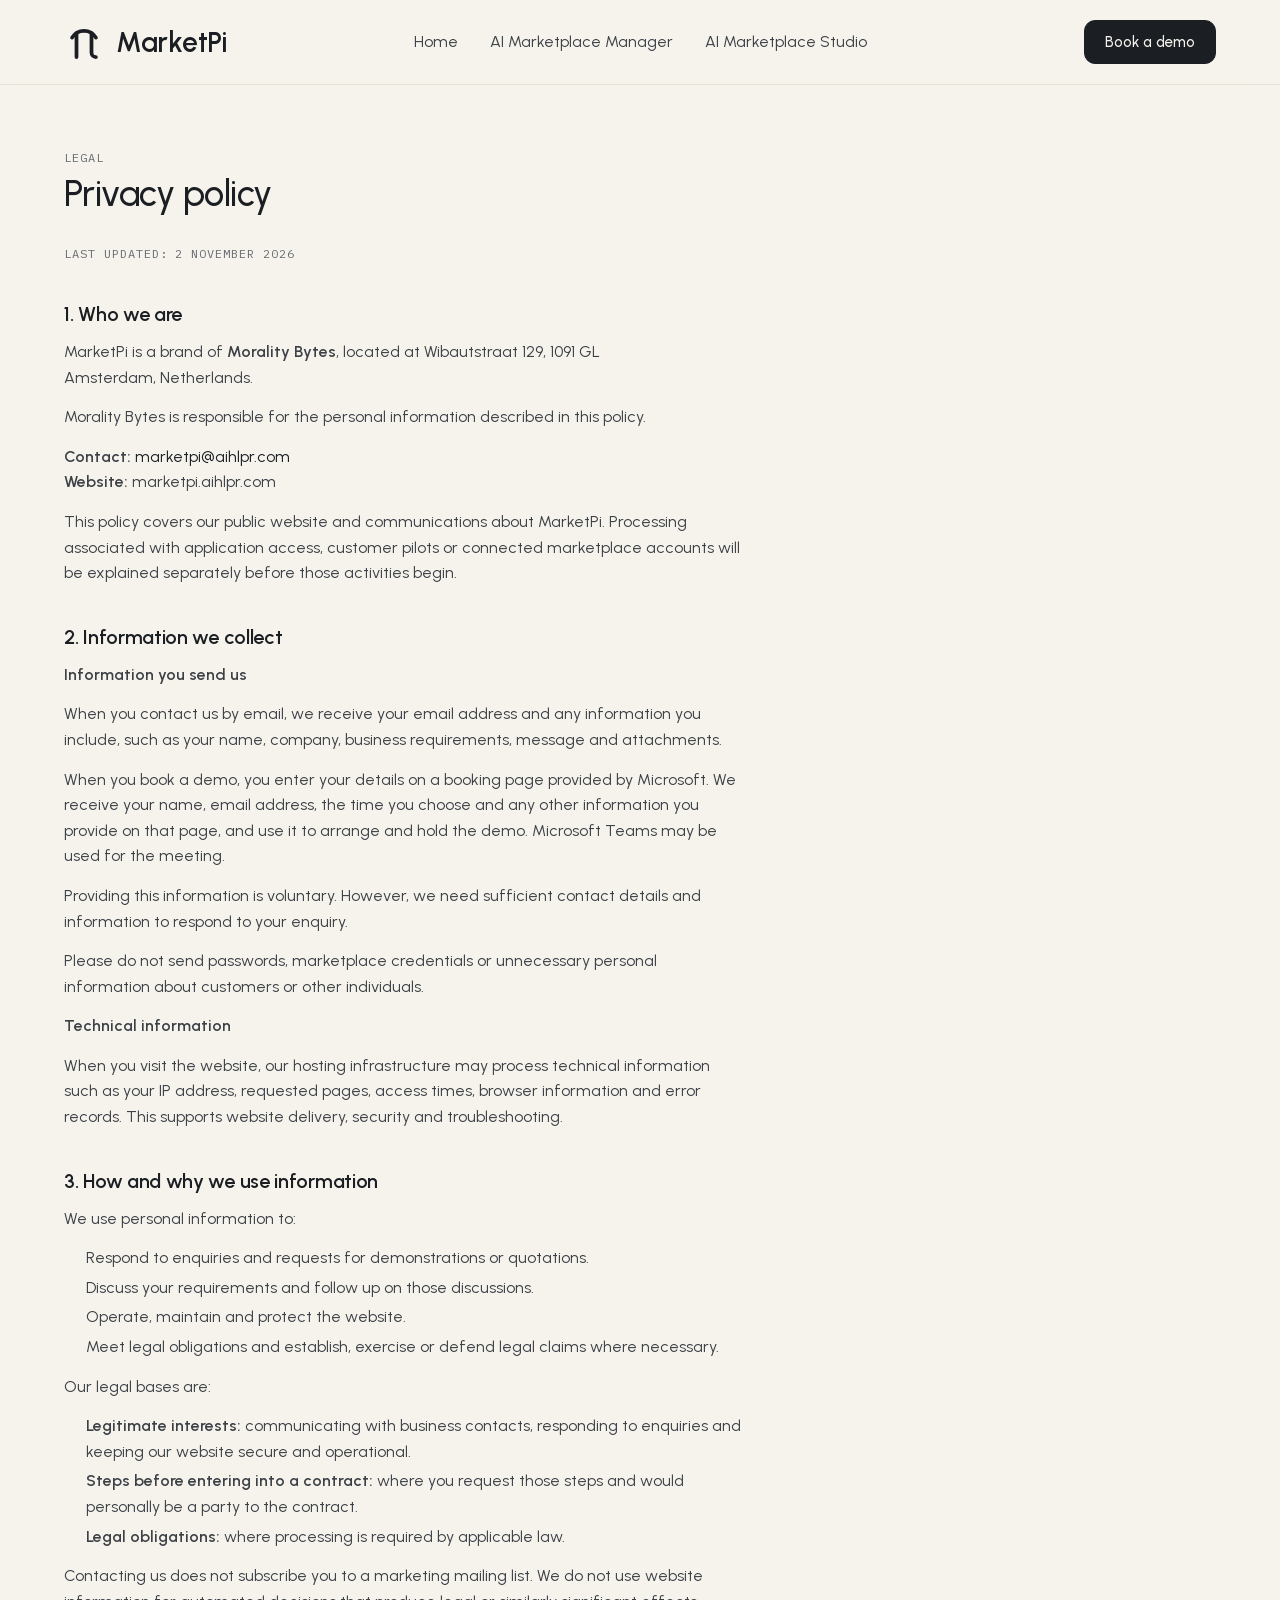
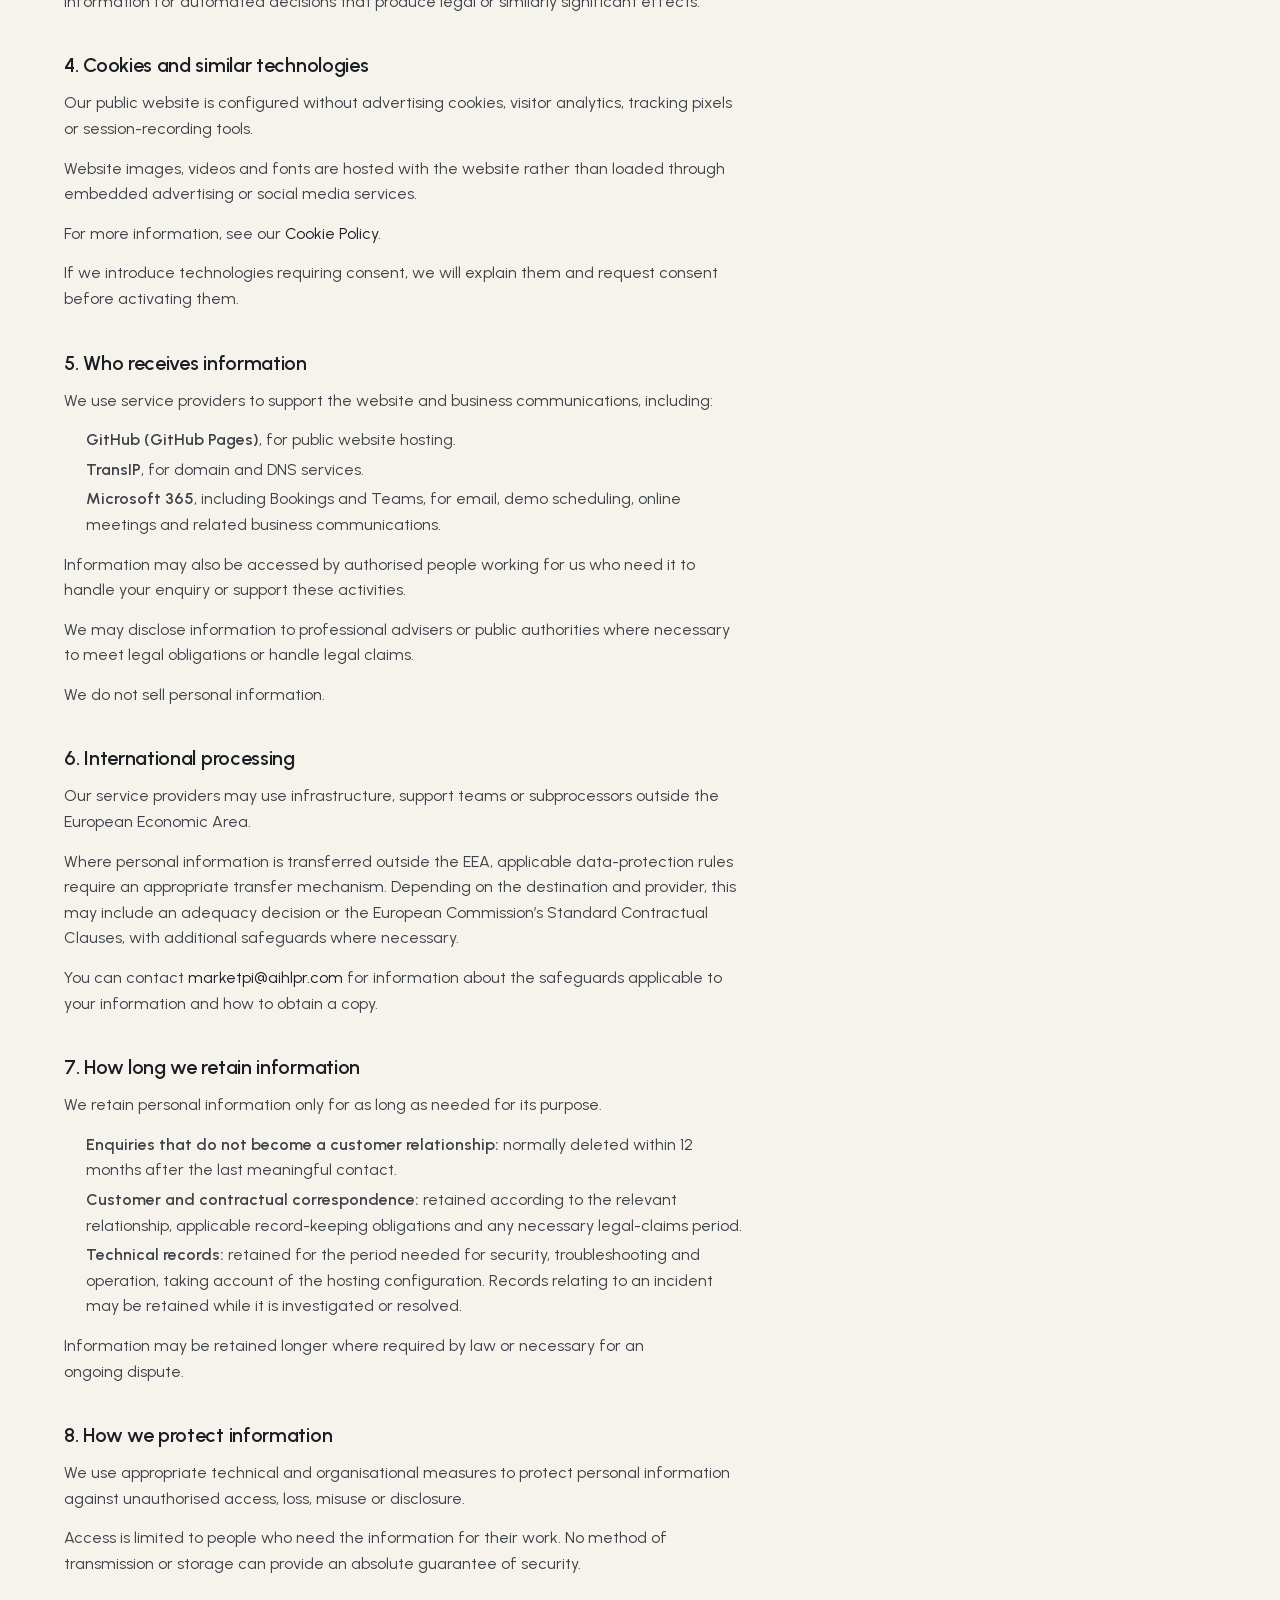
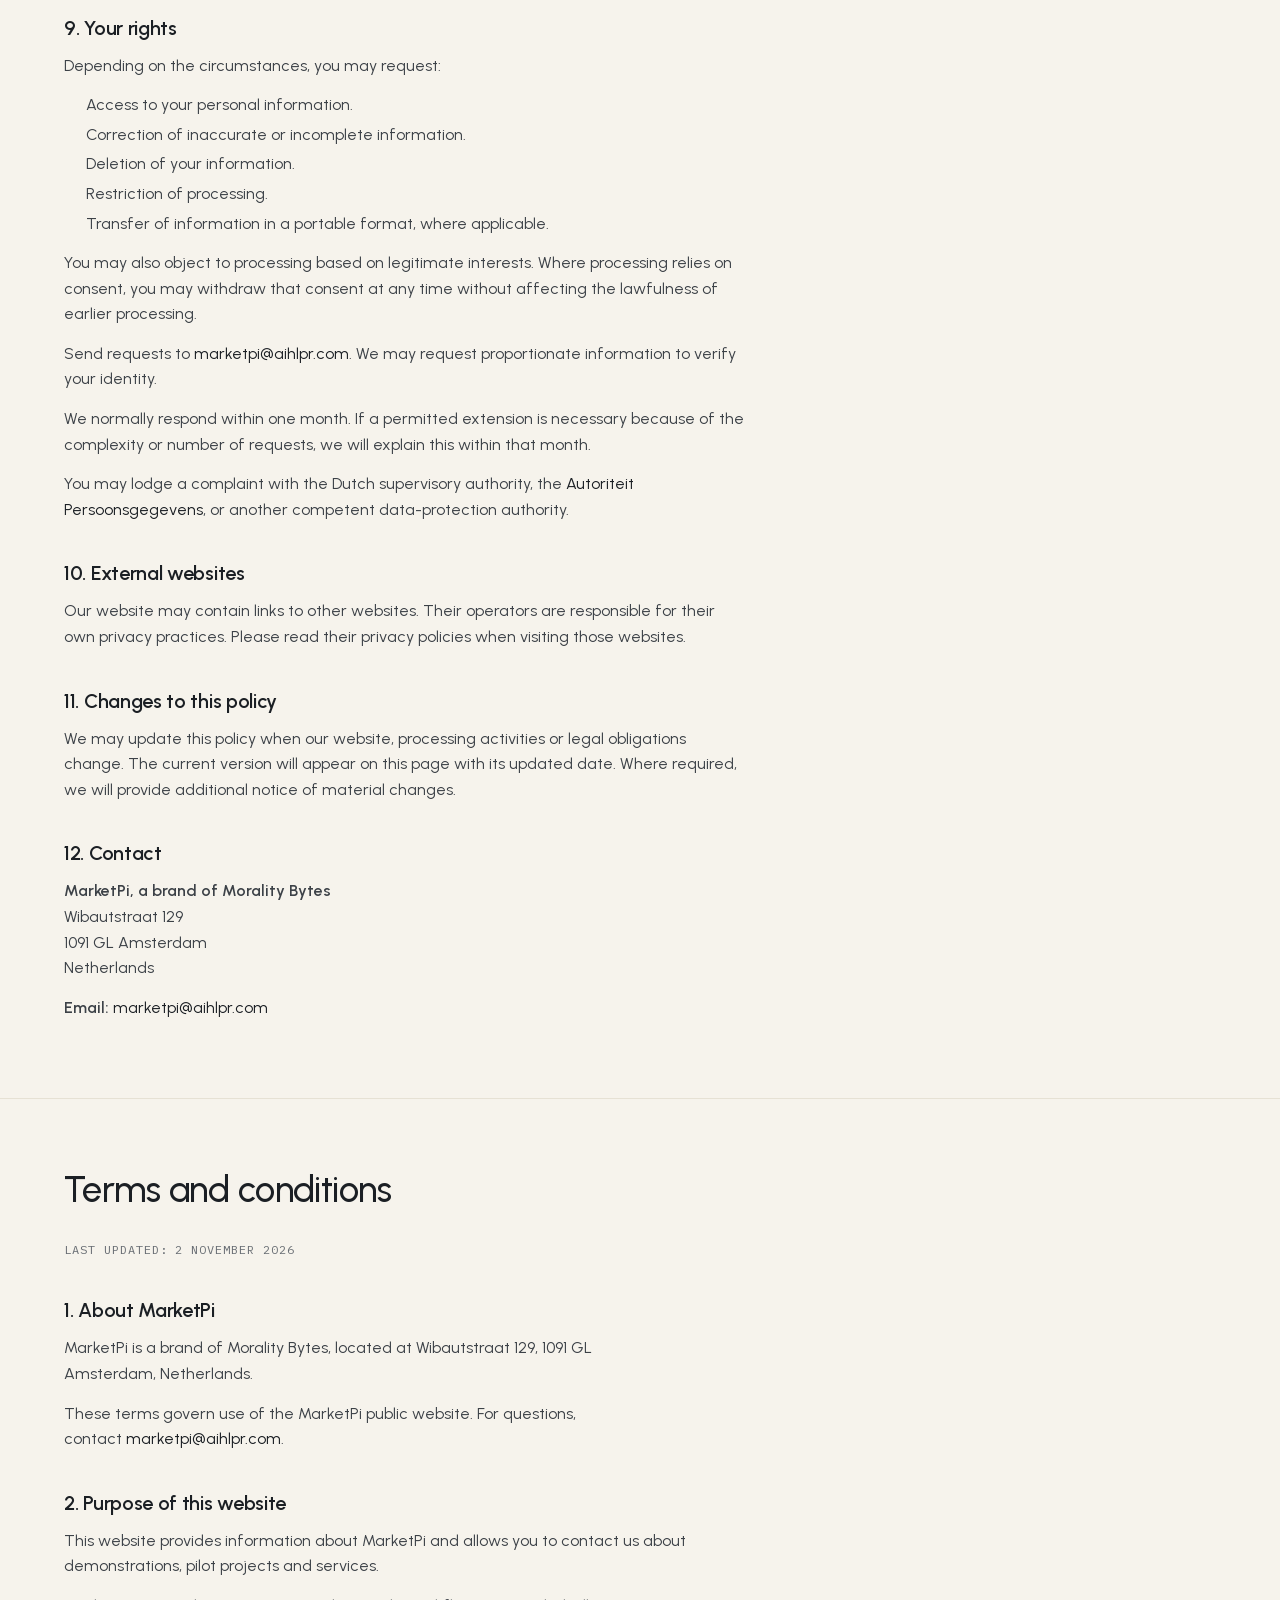
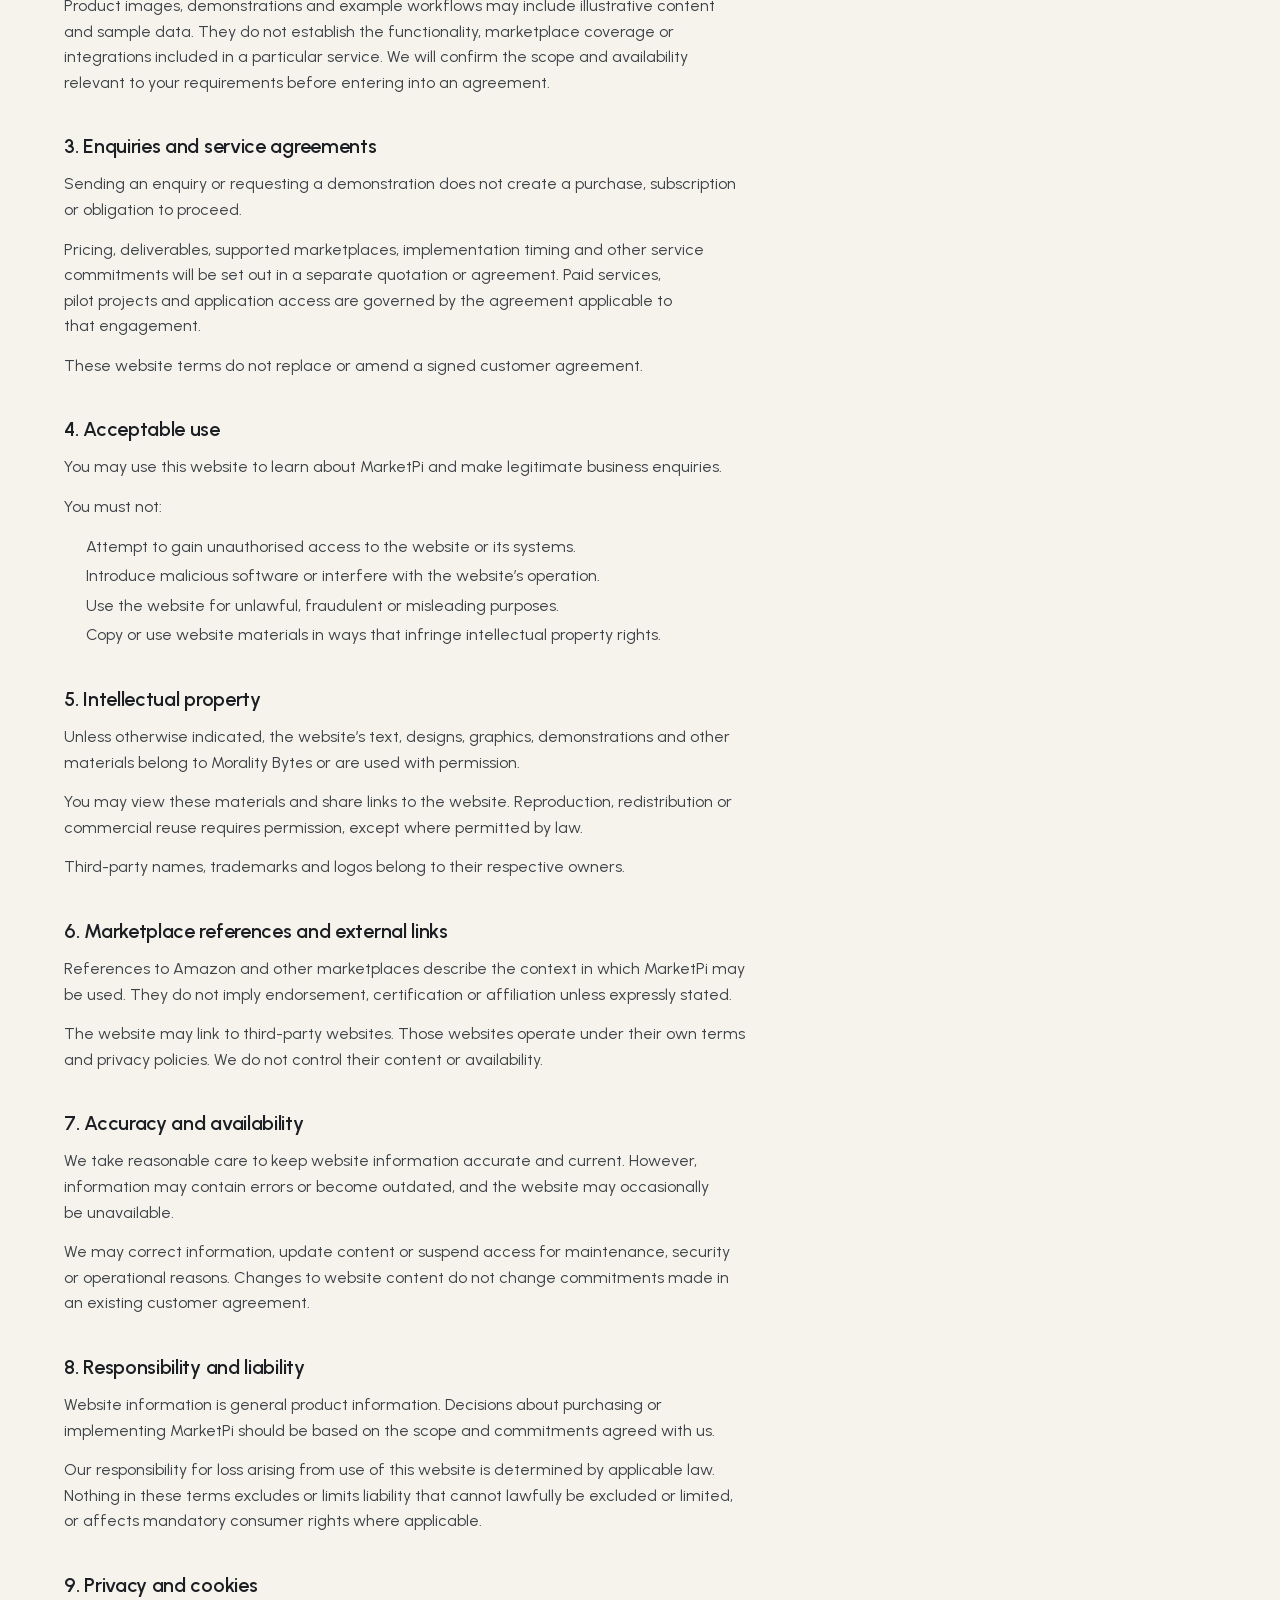
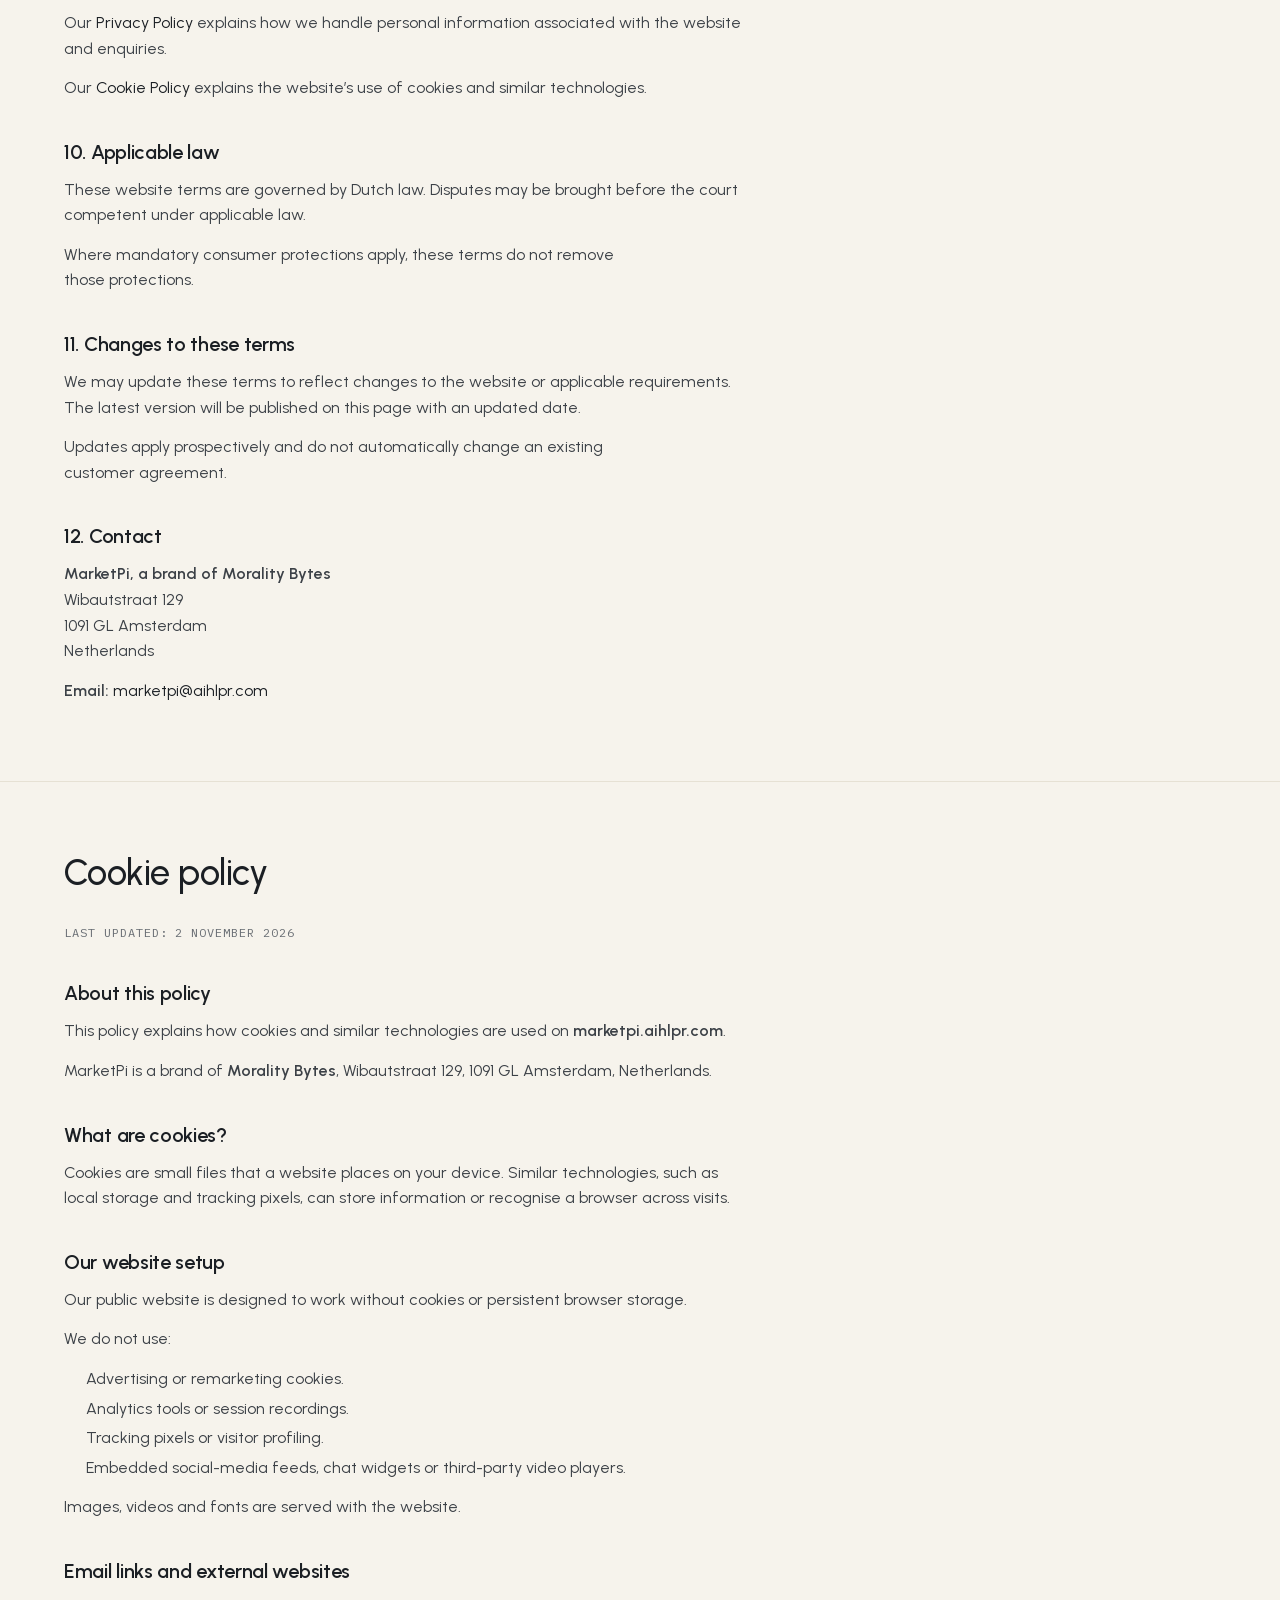
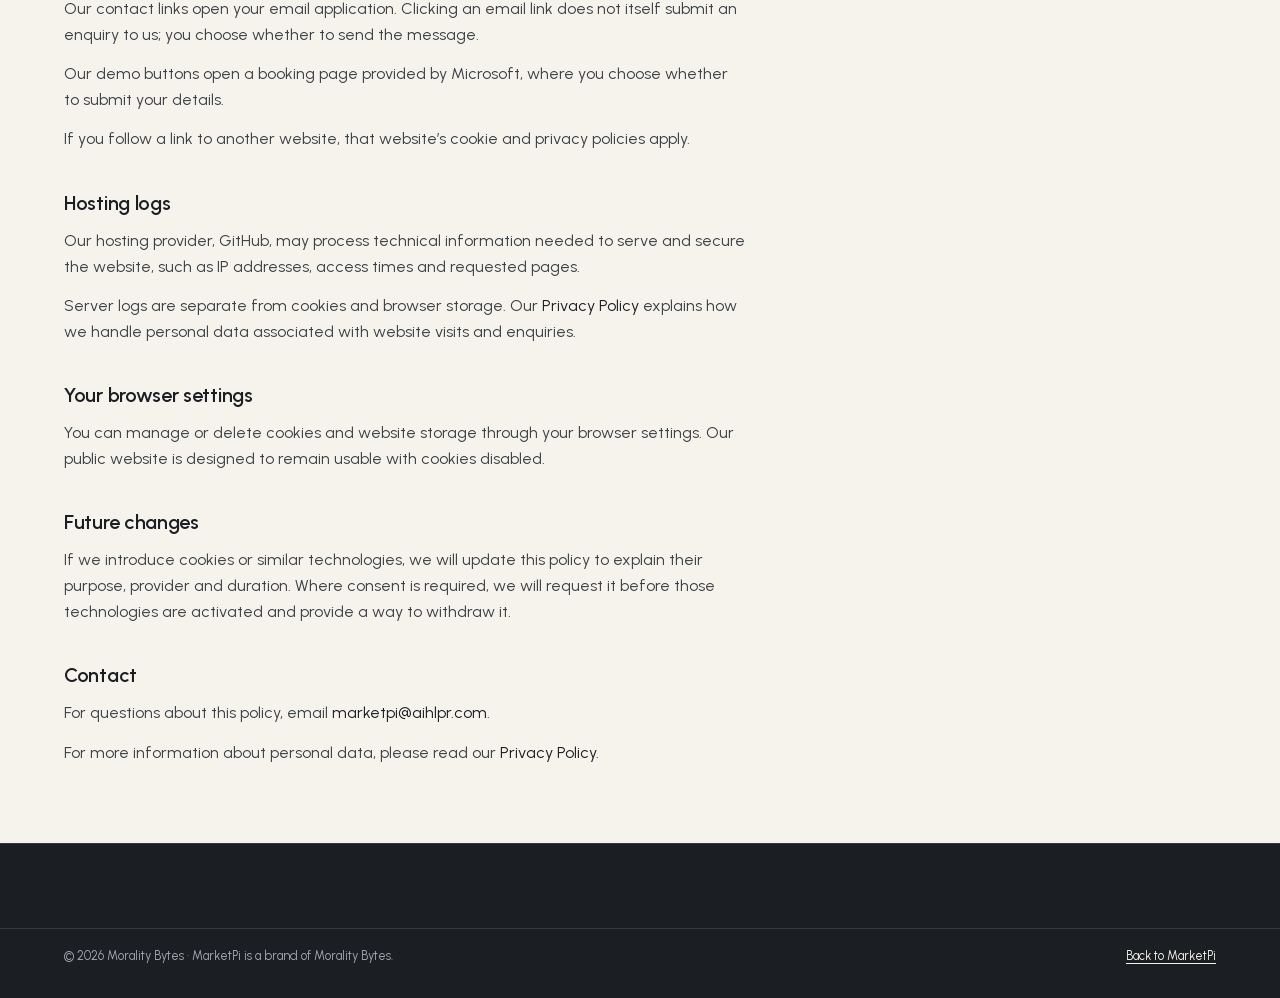
==== commit 47e1486c: "Rename AI Studio to AI Marketplace Studio Use the new name across menus, footers, page titles and co" ====
--- a/legal.html
+++ b/legal.html
@@ -519,7 +519,7 @@
 <style>.legal .head{max-width:62ch}.legal h2{font-size:clamp(26px,3vw,36px)}.legal p{color:var(--ink2);font-size:16px}.legal .sec{padding:clamp(40px,5vw,64px) 0}.legal .sec+.sec{border-top:1px solid var(--line)}.legal .doc{max-width:62ch}.legal .doc .k{display:block;margin-top:24px}.legal .doc h3{font-size:20px;font-weight:600;margin:36px 0 10px}.legal .doc p{margin:0 0 14px;line-height:1.6}.legal .doc ul{color:var(--ink2);font-size:16px;line-height:1.6;margin:0 0 14px;padding-left:22px}.legal .doc li{margin:4px 0}.legal .doc a{color:var(--ink)}.legal .doc a:hover{color:var(--amber)}</style>
 </head>
 <body class="legal">
-<nav class="nav" aria-label="Main navigation"><div class="wrap"><a class="brand" href="/"><svg viewBox="0 0 64 64" fill="none" stroke="currentColor" stroke-width="6" stroke-linecap="round" aria-hidden="true"><path d="M12.95 25 A22 22 0 0 1 51.05 25"></path><path d="M20 17.6 V56"></path><path d="M44 17.6 V49 A7 7 0 0 0 51 56"></path></svg>MarketPi</a><div class="links"><a href="/">Home</a><a href="/marketplace-management">AI Marketplace Manager</a><a href="/studio">AI Studio</a></div><a class="btn" href="https://bookings.cloud.microsoft/book/MarketPiDemo3@aihlpr.com/?ismsaljsauthenabled" target="_blank" rel="noopener">Book a demo</a><details class="menu"><summary aria-label="Open menu"><svg viewBox="0 0 24 24" fill="none" stroke="currentColor" stroke-width="2" stroke-linecap="round" aria-hidden="true"><path d="M4 7h16M4 12h16M4 17h16"></path></svg></summary><div class="menu-list" onclick="this.parentNode.open=false"><a href="/">Home</a><a href="/marketplace-management">AI Marketplace Manager</a><a href="/studio">AI Studio</a></div></details></div></nav>
+<nav class="nav" aria-label="Main navigation"><div class="wrap"><a class="brand" href="/"><svg viewBox="0 0 64 64" fill="none" stroke="currentColor" stroke-width="6" stroke-linecap="round" aria-hidden="true"><path d="M12.95 25 A22 22 0 0 1 51.05 25"></path><path d="M20 17.6 V56"></path><path d="M44 17.6 V49 A7 7 0 0 0 51 56"></path></svg>MarketPi</a><div class="links"><a href="/">Home</a><a href="/marketplace-management">AI Marketplace Manager</a><a href="/studio">AI Marketplace Studio</a></div><a class="btn" href="https://bookings.cloud.microsoft/book/MarketPiDemo3@aihlpr.com/?ismsaljsauthenabled" target="_blank" rel="noopener">Book a demo</a><details class="menu"><summary aria-label="Open menu"><svg viewBox="0 0 24 24" fill="none" stroke="currentColor" stroke-width="2" stroke-linecap="round" aria-hidden="true"><path d="M4 7h16M4 12h16M4 17h16"></path></svg></summary><div class="menu-list" onclick="this.parentNode.open=false"><a href="/">Home</a><a href="/marketplace-management">AI Marketplace Manager</a><a href="/studio">AI Marketplace Studio</a></div></details></div></nav>
 <section class="sec" id="privacy"><div class="wrap"><div class="doc"><span class="k" style="margin-top:0">Legal</span><h2>Privacy policy</h2><span class="k">Last updated: 2 November 2026</span><h3>1. Who we are</h3><p>MarketPi is a brand of <strong>Morality Bytes</strong>, located at Wibautstraat 129, 1091 GL Amsterdam, Netherlands.</p><p>Morality Bytes is responsible for the personal information described in this policy.</p><p><strong>Contact:</strong> <a href="mailto:marketpi@aihlpr.com">marketpi@aihlpr.com</a><br><strong>Website:</strong> marketpi.aihlpr.com</p><p>This policy covers our public website and communications about MarketPi. Processing associated with application access, customer pilots or connected marketplace accounts will be explained separately before those activities begin.</p><h3>2. Information we collect</h3><p><strong>Information you send us</strong></p><p>When you contact us by email, we receive your email address and any information you include, such as your name, company, business requirements, message and attachments.</p>
 <p>When you book a demo, you enter your details on a booking page provided by Microsoft. We receive your name, email address, the time you choose and any other information you provide on that page, and use it to arrange and hold the demo. Microsoft Teams may be used for the meeting.</p><p>Providing this information is voluntary. However, we need sufficient contact details and information to respond to your enquiry.</p><p>Please do not send passwords, marketplace credentials or unnecessary personal information about customers or other individuals.</p><p><strong>Technical information</strong></p><p>When you visit the website, our hosting infrastructure may process technical information such as your IP address, requested pages, access times, browser information and error records. This supports website delivery, security and troubleshooting.</p><h3>3. How and why we use information</h3><p>We use personal information to:</p><ul><li>Respond to enquiries and requests for demonstrations or quotations.</li><li>Discuss your requirements and follow up on those discussions.</li><li>Operate, maintain and protect the website.</li><li>Meet legal obligations and establish, exercise or defend legal claims where necessary.</li></ul><p>Our legal bases are:</p><ul><li><strong>Legitimate interests:</strong> communicating with business contacts, responding to enquiries and keeping our website secure and operational.</li><li><strong>Steps before entering into a contract:</strong> where you request those steps and would personally be a party to the contract.</li><li><strong>Legal obligations:</strong> where processing is required by applicable law.</li></ul><p>Contacting us does not subscribe you to a marketing mailing list. We do not use website information for automated decisions that produce legal or similarly significant effects.</p><h3>4. Cookies and similar technologies</h3><p>Our public website is configured without advertising cookies, visitor analytics, tracking pixels or session-recording tools.</p><p>Website images, videos and fonts are hosted with the website rather than loaded through embedded advertising or social media services.</p><p>For more information, see our <a href="#cookies">Cookie Policy</a>.</p><p>If we introduce technologies requiring consent, we will explain them and request consent before activating them.</p><h3>5. Who receives information</h3><p>We use service providers to support the website and business communications, including:</p><ul><li><strong>GitHub (GitHub Pages)</strong>, for public website hosting.</li>
 <li><strong>TransIP</strong>, for domain and DNS services.</li><li><strong>Microsoft 365</strong>, including Bookings and Teams, for email, demo scheduling, online meetings and related business communications.</li></ul><p>Information may also be accessed by authorised people working for us who need it to handle your enquiry or support these activities.</p><p>We may disclose information to professional advisers or public authorities where necessary to meet legal obligations or handle legal claims.</p><p>We do not sell personal information.</p><h3>6. International processing</h3><p>Our service providers may use infrastructure, support teams or subprocessors outside the European Economic Area.</p><p>Where personal information is transferred outside the EEA, applicable data-protection rules require an appropriate transfer mechanism. Depending on the destination and provider, this may include an adequacy decision or the European Commission’s Standard Contractual Clauses, with additional safeguards where necessary.</p><p>You can contact <a href="mailto:marketpi@aihlpr.com">marketpi@aihlpr.com</a> for information about the safeguards applicable to your information and how to obtain a copy.</p><h3>7. How long we retain information</h3><p>We retain personal information only for as long as needed for its purpose.</p><ul><li><strong>Enquiries that do not become a customer relationship:</strong> normally deleted within 12 months after the last meaningful contact.</li><li><strong>Customer and contractual correspondence:</strong> retained according to the relevant relationship, applicable record-keeping obligations and any necessary legal-claims period.</li><li><strong>Technical records:</strong> retained for the period needed for security, troubleshooting and operation, taking account of the hosting configuration. Records relating to an incident may be retained while it is investigated or resolved.</li></ul><p>Information may be retained longer where required by law or necessary for an ongoing dispute.</p><h3>8. How we protect information</h3><p>We use appropriate technical and organisational measures to protect personal information against unauthorised access, loss, misuse or disclosure.</p><p>Access is limited to people who need the information for their work. No method of transmission or storage can provide an absolute guarantee of security.</p><h3>9. Your rights</h3><p>Depending on the circumstances, you may request:</p><ul><li>Access to your personal information.</li><li>Correction of inaccurate or incomplete information.</li><li>Deletion of your information.</li><li>Restriction of processing.</li><li>Transfer of information in a portable format, where applicable.</li></ul><p>You may also object to processing based on legitimate interests. Where processing relies on consent, you may withdraw that consent at any time without affecting the lawfulness of earlier processing.</p><p>Send requests to <a href="mailto:marketpi@aihlpr.com">marketpi@aihlpr.com</a>. We may request proportionate information to verify your identity.</p><p>We normally respond within one month. If a permitted extension is necessary because of the complexity or number of requests, we will explain this within that month.</p><p>You may lodge a complaint with the Dutch supervisory authority, the <a href="https://autoriteitpersoonsgegevens.nl/" target="_blank" rel="noopener">Autoriteit Persoonsgegevens</a>, or another competent data-protection authority.</p><h3>10. External websites</h3><p>Our website may contain links to other websites. Their operators are responsible for their own privacy practices. Please read their privacy policies when visiting those websites.</p><h3>11. Changes to this policy</h3><p>We may update this policy when our website, processing activities or legal obligations change. The current version will appear on this page with its updated date. Where required, we will provide additional notice of material changes.</p><h3>12. Contact</h3><p><strong>MarketPi, a brand of Morality Bytes</strong><br>Wibautstraat 129<br>1091 GL Amsterdam<br>Netherlands</p><p><strong>Email:</strong> <a href="mailto:marketpi@aihlpr.com">marketpi@aihlpr.com</a></p></div></div></section>
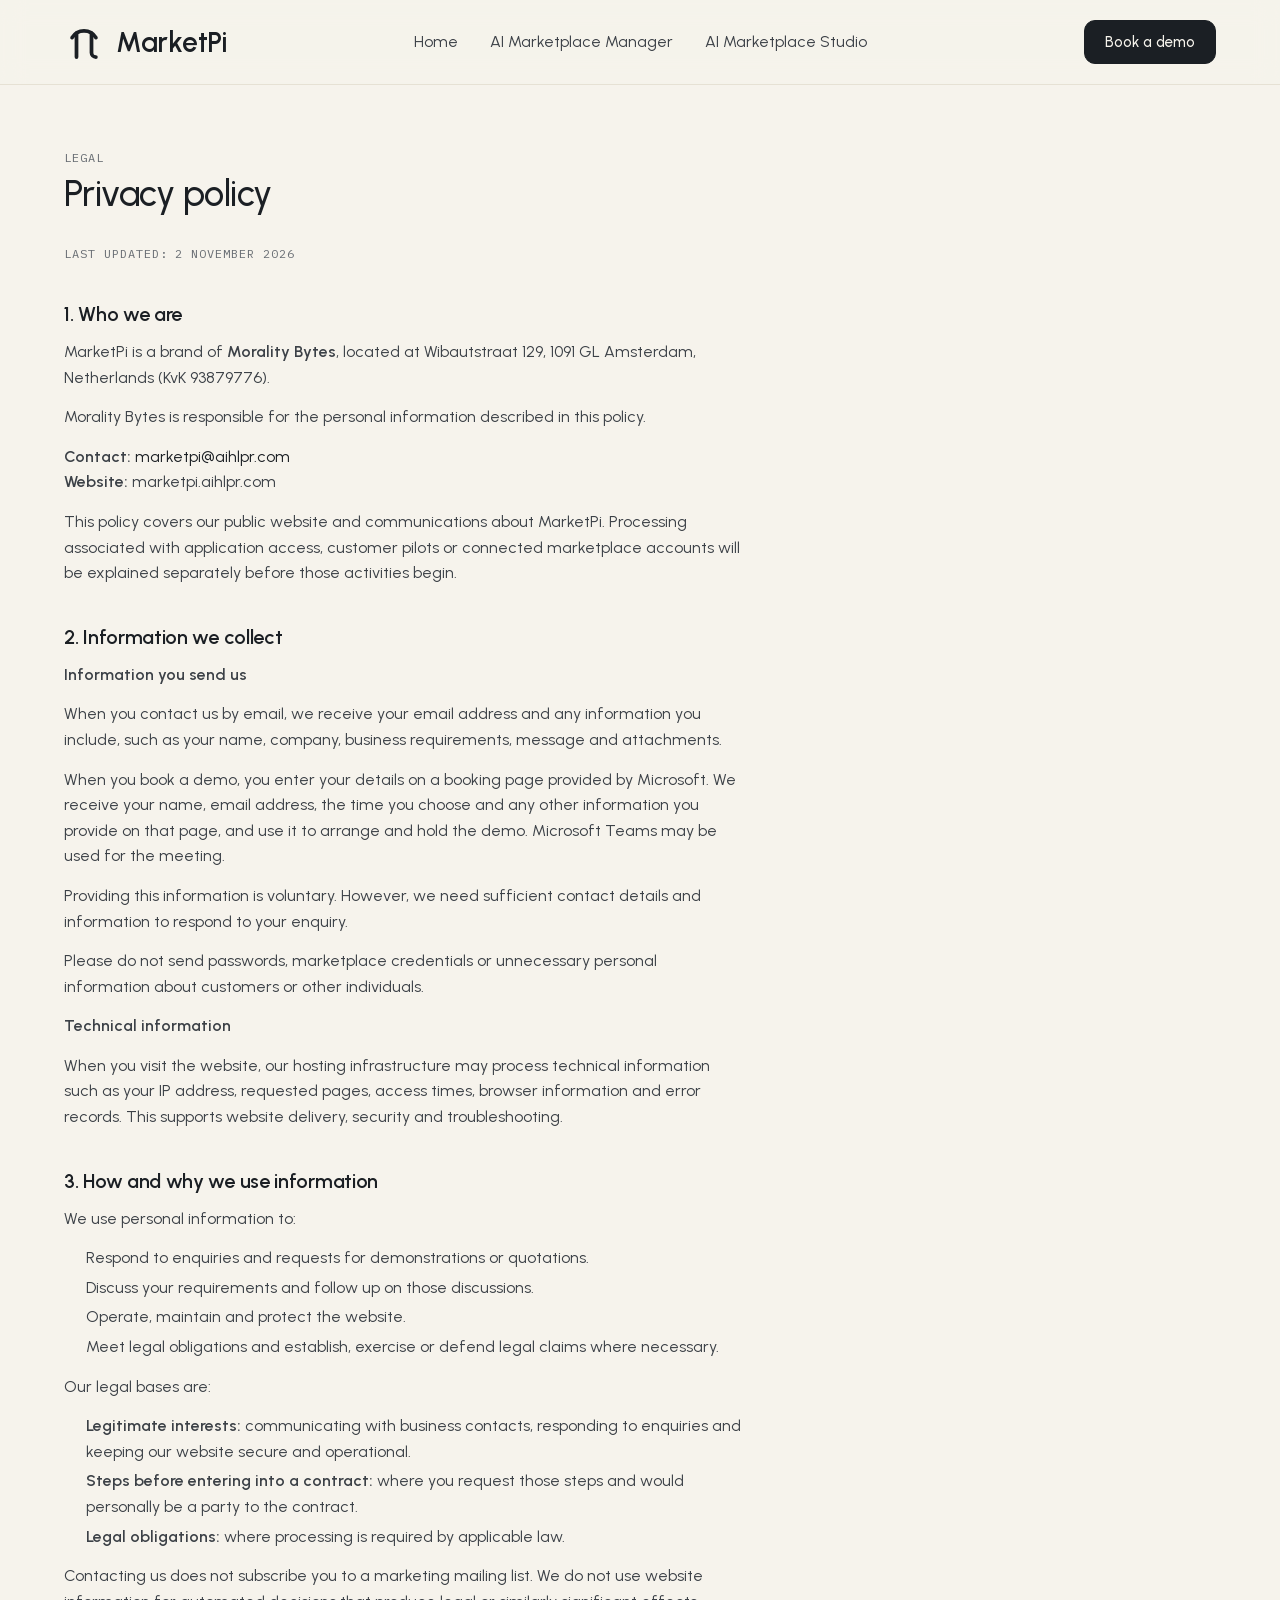
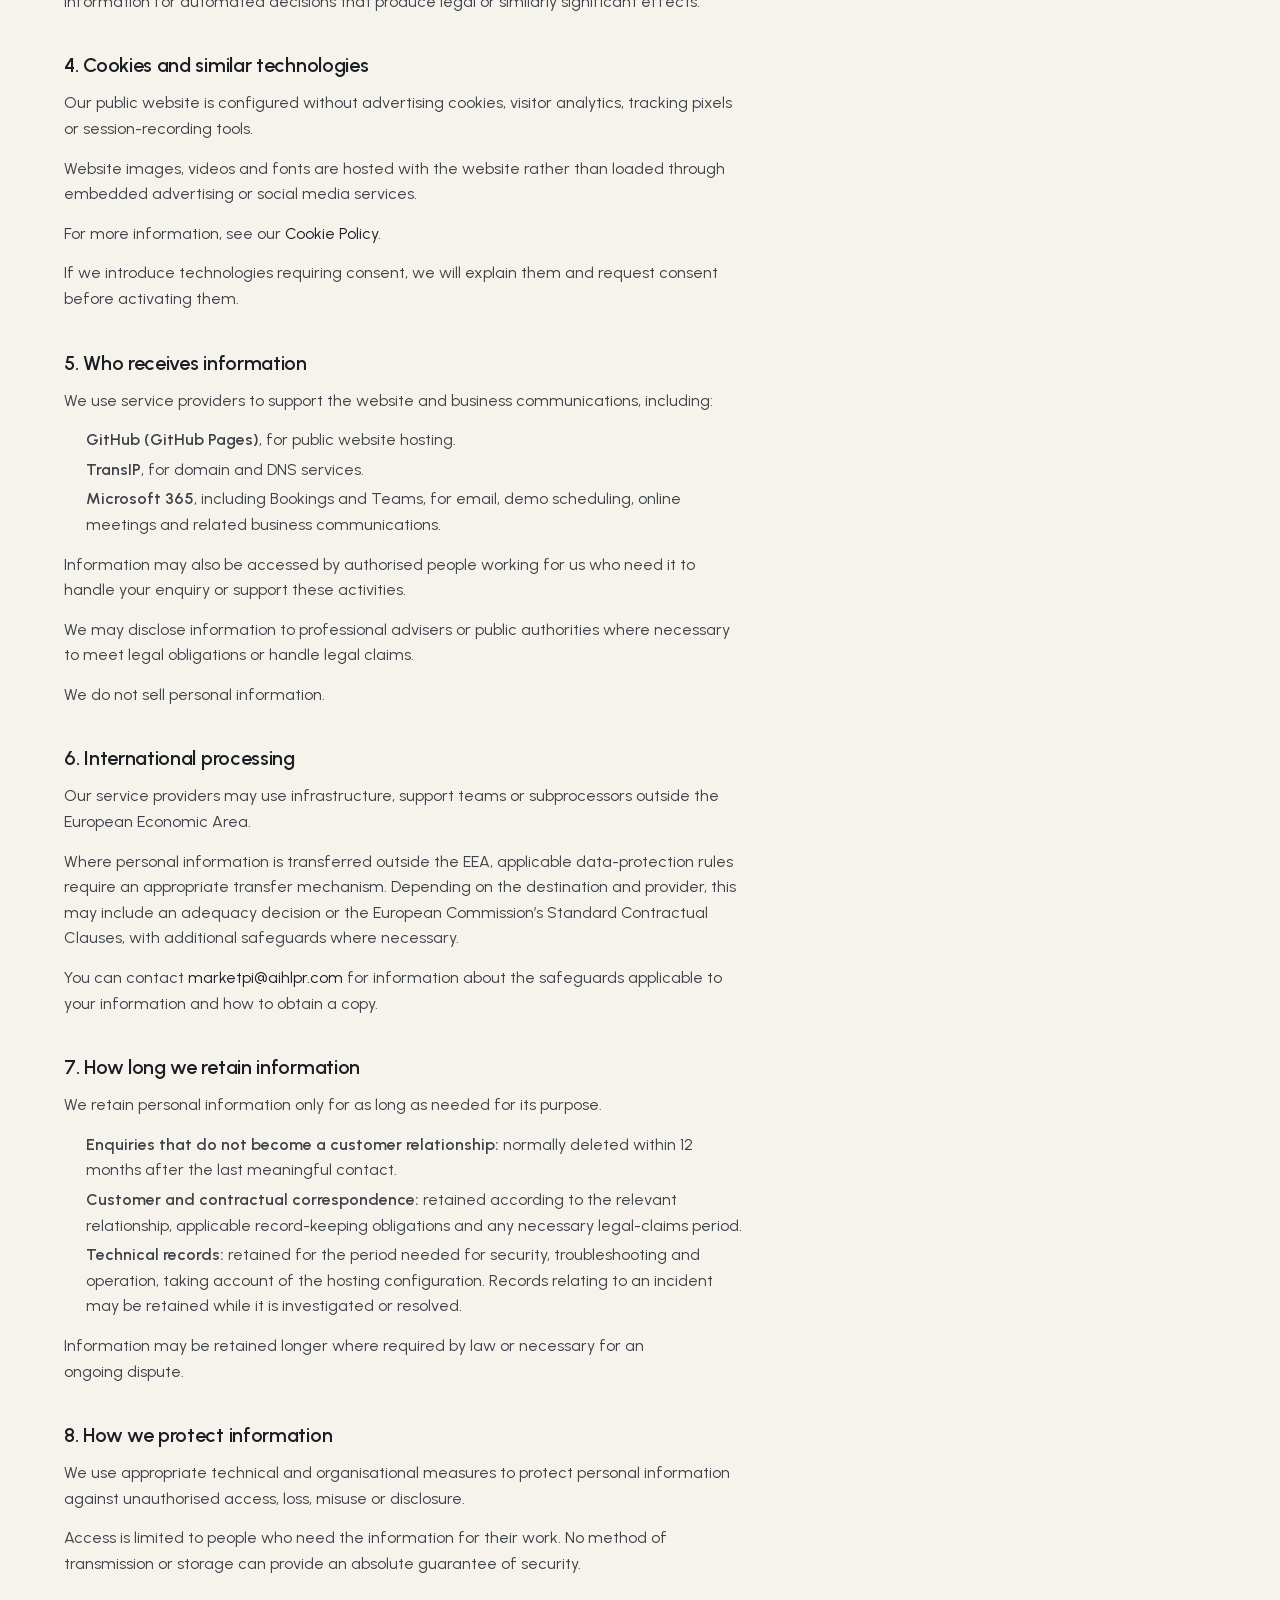
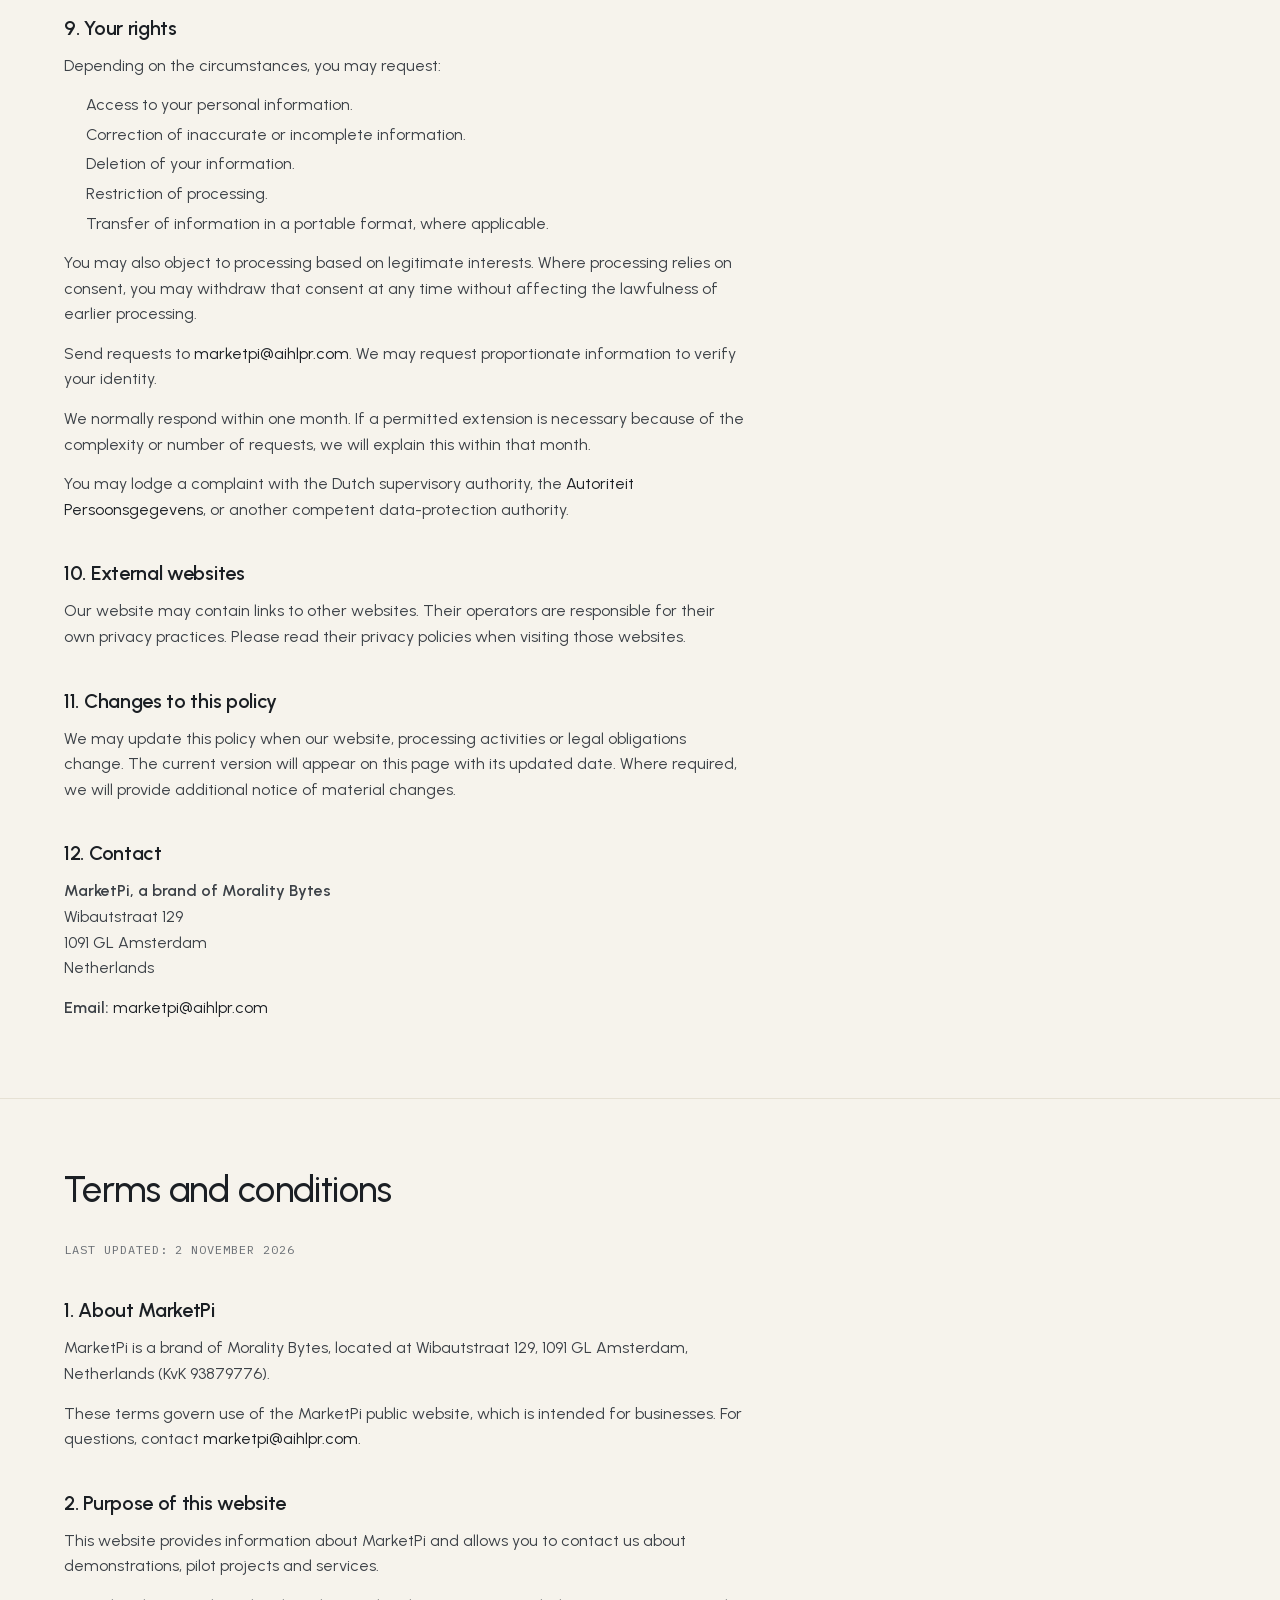
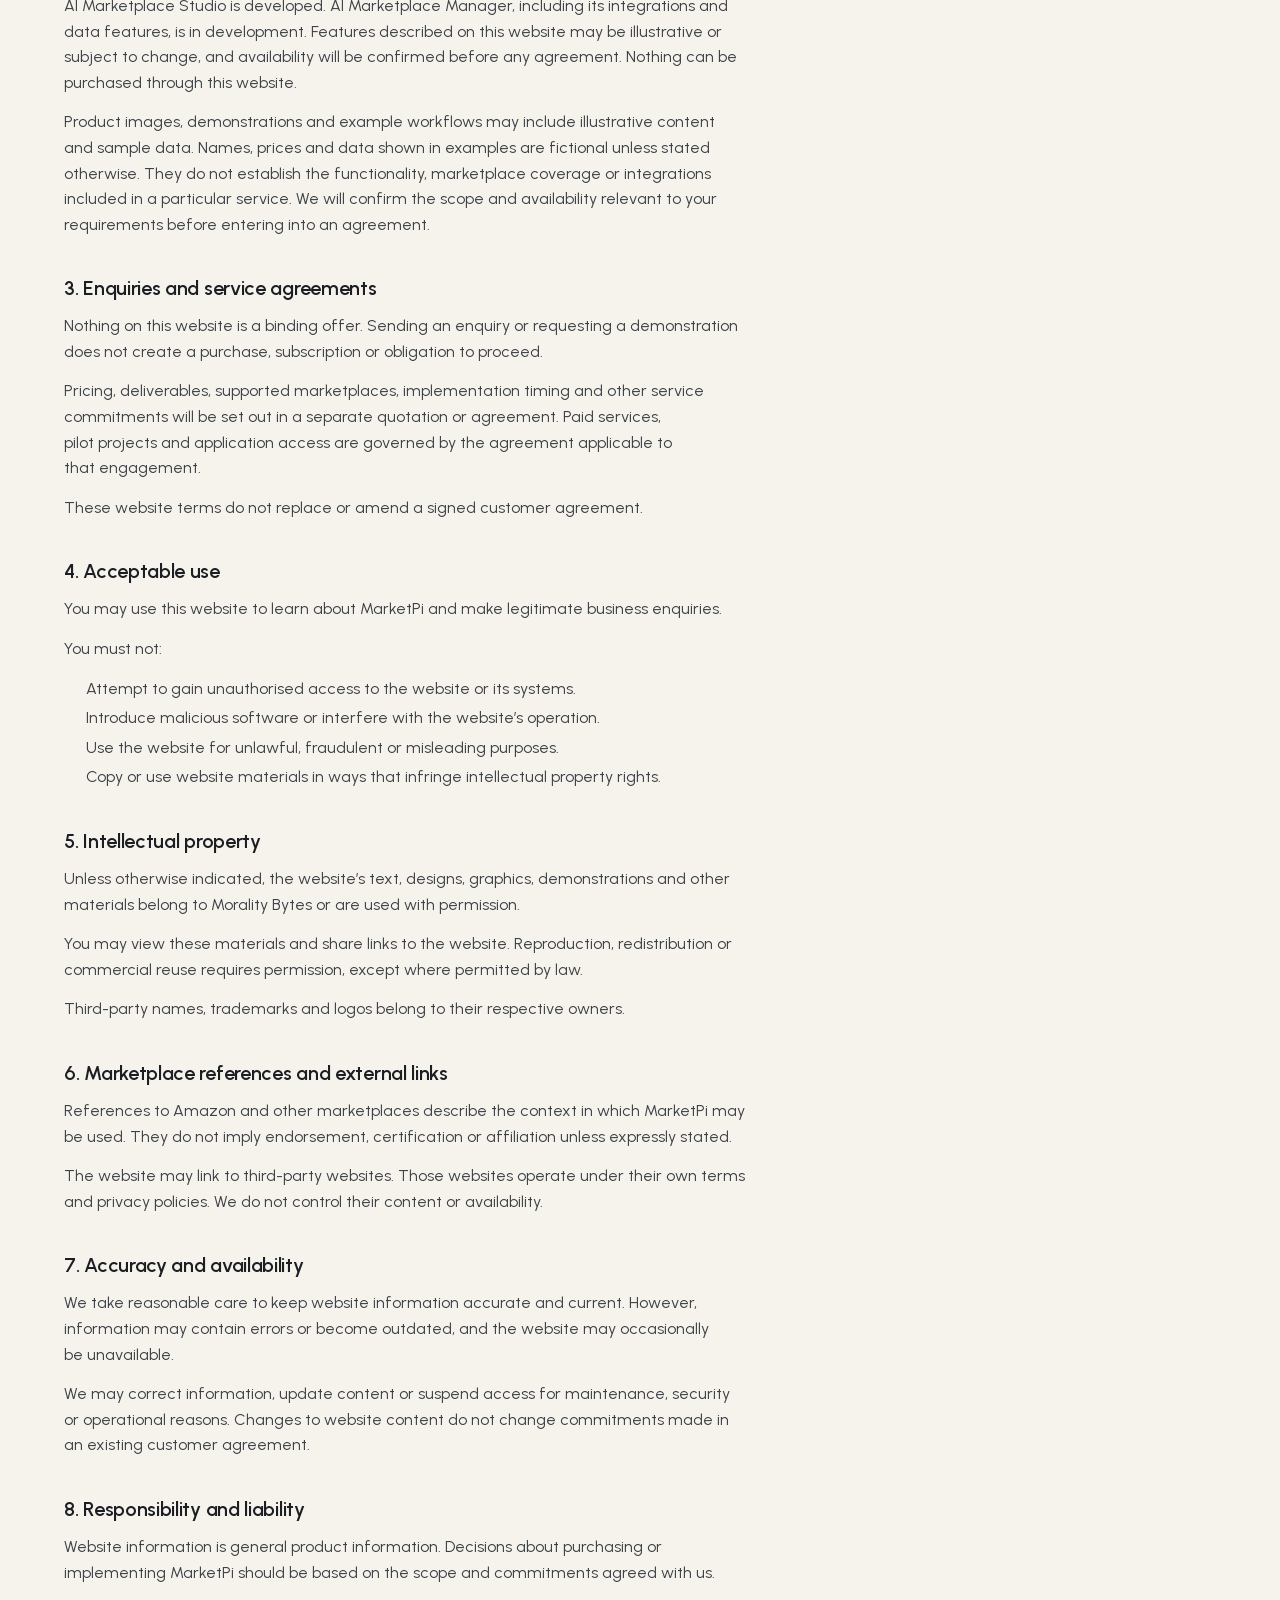
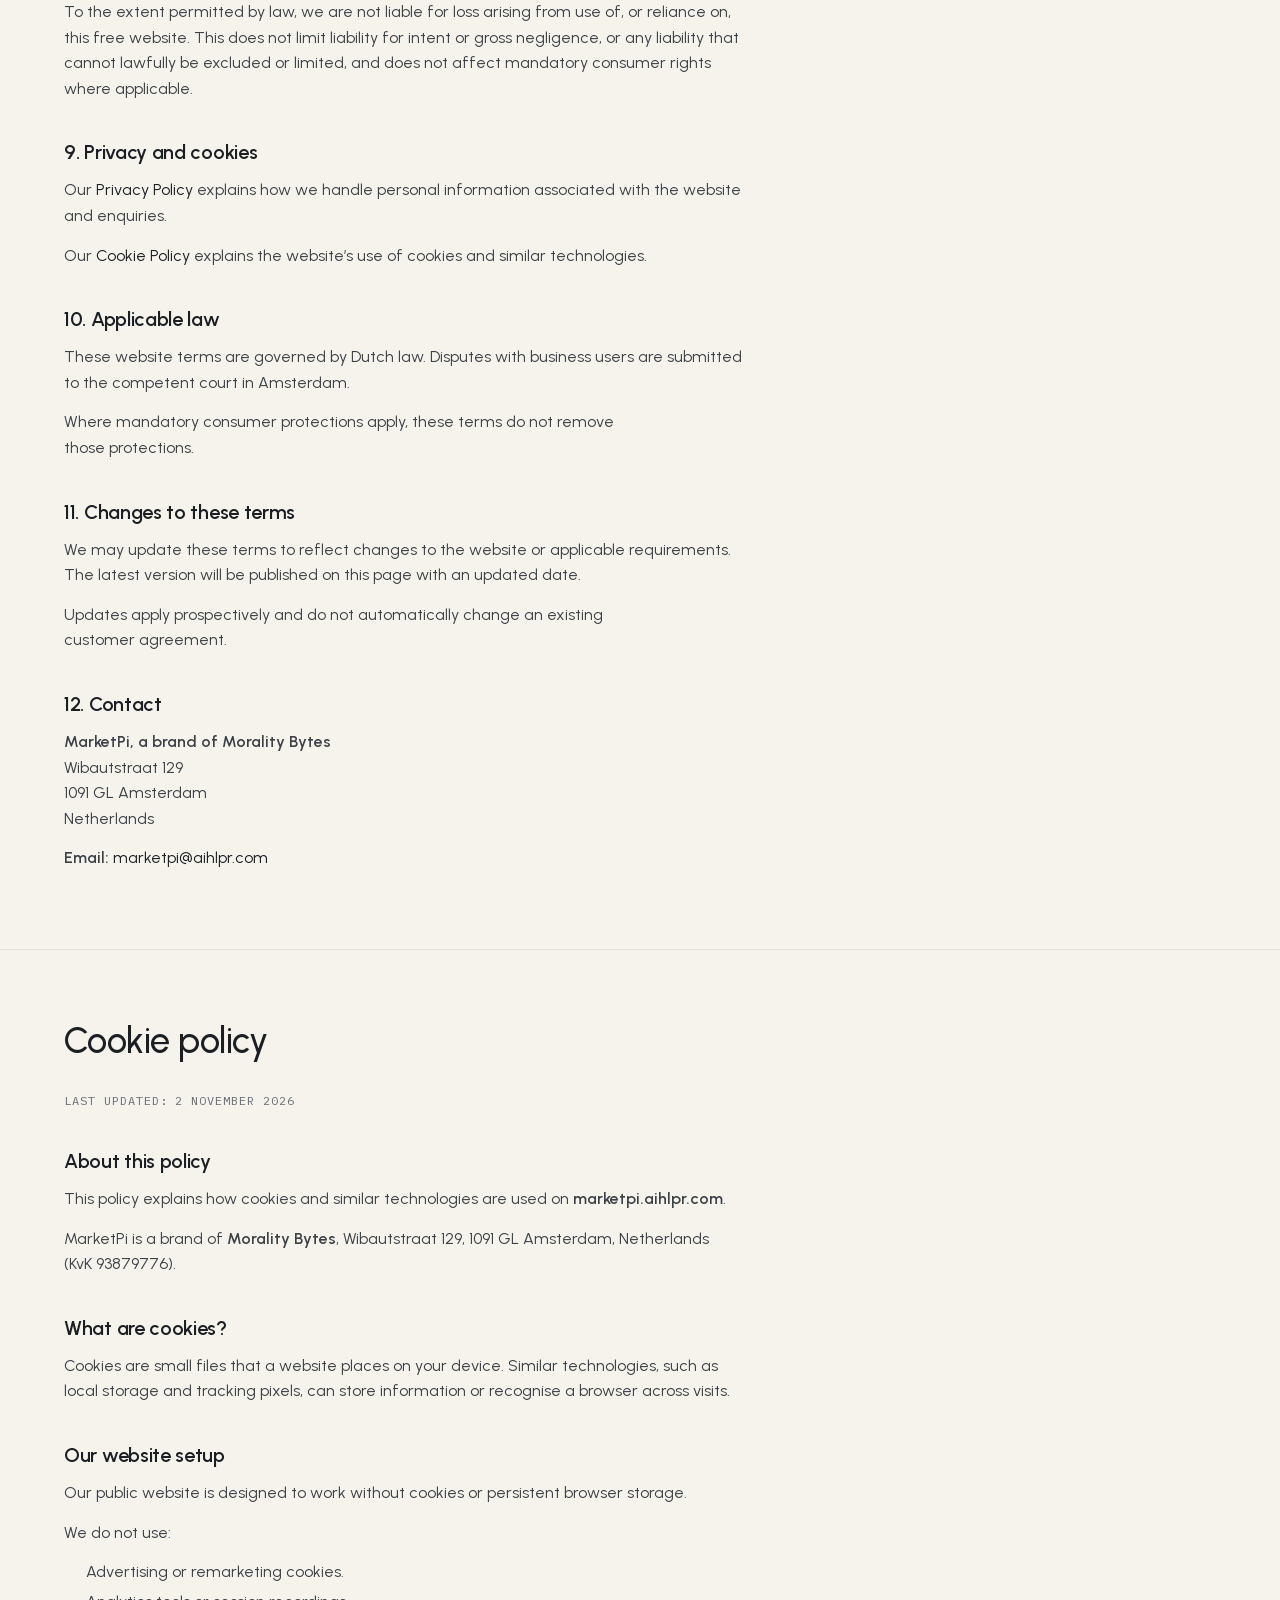
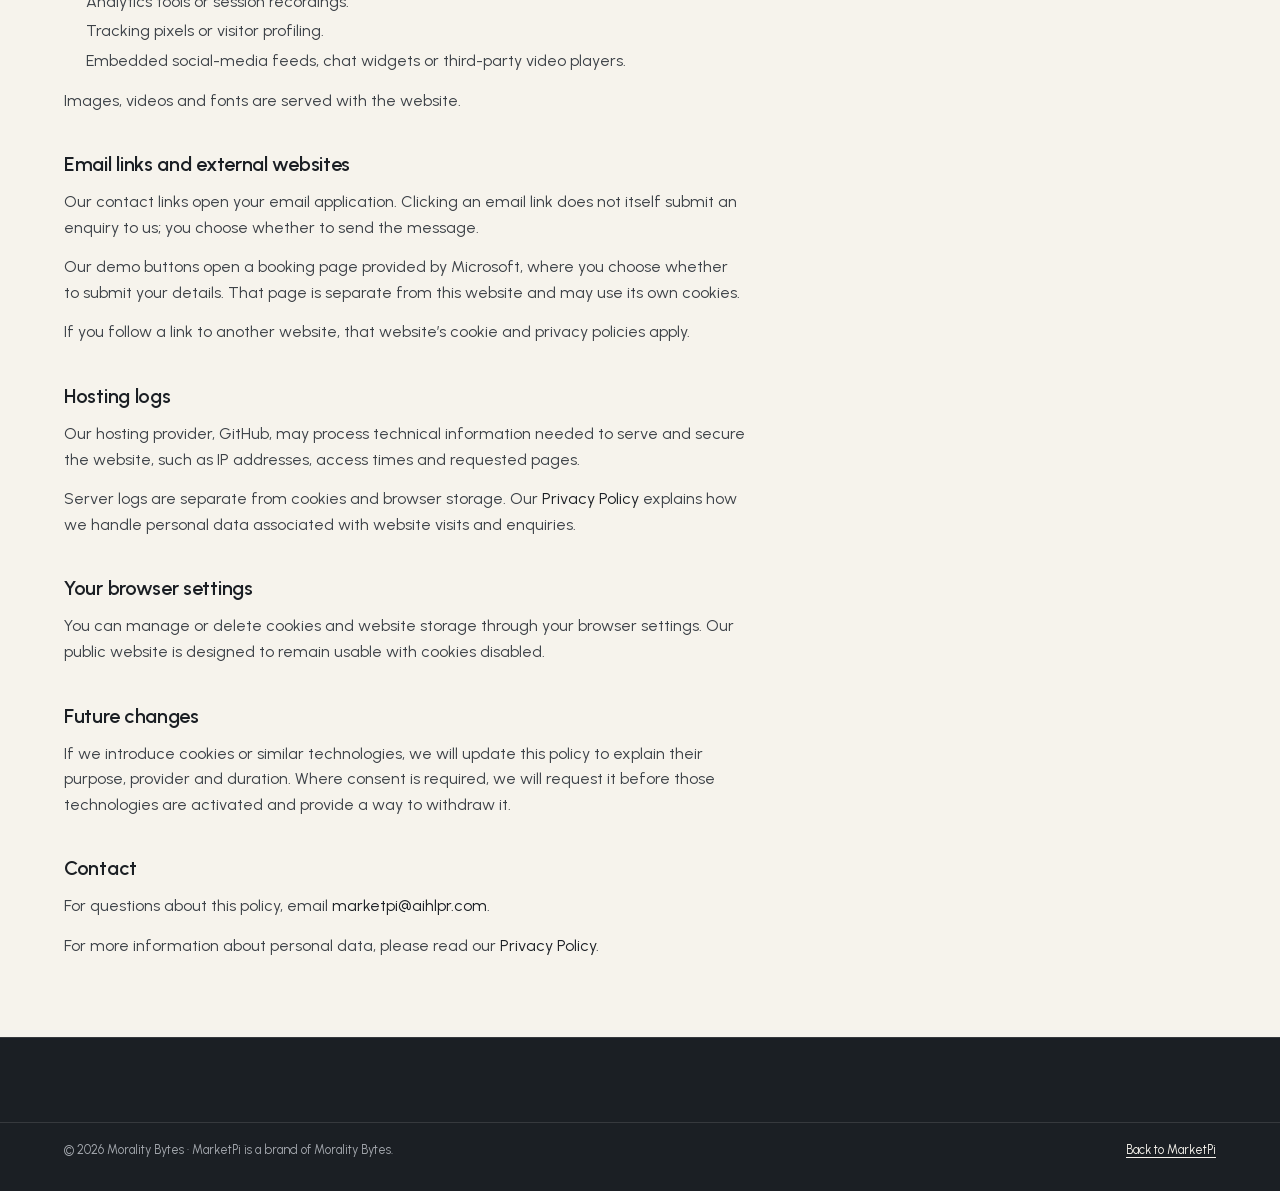
==== commit bcd0603f: "Update policies for site status and add KvK number State that AI Marketplace Studio is developed, AI" ====
--- a/legal.html
+++ b/legal.html
@@ -520,12 +520,12 @@
 </head>
 <body class="legal">
 <nav class="nav" aria-label="Main navigation"><div class="wrap"><a class="brand" href="/"><svg viewBox="0 0 64 64" fill="none" stroke="currentColor" stroke-width="6" stroke-linecap="round" aria-hidden="true"><path d="M12.95 25 A22 22 0 0 1 51.05 25"></path><path d="M20 17.6 V56"></path><path d="M44 17.6 V49 A7 7 0 0 0 51 56"></path></svg>MarketPi</a><div class="links"><a href="/">Home</a><a href="/marketplace-management">AI Marketplace Manager</a><a href="/studio">AI Marketplace Studio</a></div><a class="btn" href="https://bookings.cloud.microsoft/book/MarketPiDemo3@aihlpr.com/?ismsaljsauthenabled" target="_blank" rel="noopener">Book a demo</a><details class="menu"><summary aria-label="Open menu"><svg viewBox="0 0 24 24" fill="none" stroke="currentColor" stroke-width="2" stroke-linecap="round" aria-hidden="true"><path d="M4 7h16M4 12h16M4 17h16"></path></svg></summary><div class="menu-list" onclick="this.parentNode.open=false"><a href="/">Home</a><a href="/marketplace-management">AI Marketplace Manager</a><a href="/studio">AI Marketplace Studio</a></div></details></div></nav>
-<section class="sec" id="privacy"><div class="wrap"><div class="doc"><span class="k" style="margin-top:0">Legal</span><h2>Privacy policy</h2><span class="k">Last updated: 2 November 2026</span><h3>1. Who we are</h3><p>MarketPi is a brand of <strong>Morality Bytes</strong>, located at Wibautstraat 129, 1091 GL Amsterdam, Netherlands.</p><p>Morality Bytes is responsible for the personal information described in this policy.</p><p><strong>Contact:</strong> <a href="mailto:marketpi@aihlpr.com">marketpi@aihlpr.com</a><br><strong>Website:</strong> marketpi.aihlpr.com</p><p>This policy covers our public website and communications about MarketPi. Processing associated with application access, customer pilots or connected marketplace accounts will be explained separately before those activities begin.</p><h3>2. Information we collect</h3><p><strong>Information you send us</strong></p><p>When you contact us by email, we receive your email address and any information you include, such as your name, company, business requirements, message and attachments.</p>
+<section class="sec" id="privacy"><div class="wrap"><div class="doc"><span class="k" style="margin-top:0">Legal</span><h2>Privacy policy</h2><span class="k">Last updated: 2 November 2026</span><h3>1. Who we are</h3><p>MarketPi is a brand of <strong>Morality Bytes</strong>, located at Wibautstraat 129, 1091 GL Amsterdam, Netherlands (KvK 93879776).</p><p>Morality Bytes is responsible for the personal information described in this policy.</p><p><strong>Contact:</strong> <a href="mailto:marketpi@aihlpr.com">marketpi@aihlpr.com</a><br><strong>Website:</strong> marketpi.aihlpr.com</p><p>This policy covers our public website and communications about MarketPi. Processing associated with application access, customer pilots or connected marketplace accounts will be explained separately before those activities begin.</p><h3>2. Information we collect</h3><p><strong>Information you send us</strong></p><p>When you contact us by email, we receive your email address and any information you include, such as your name, company, business requirements, message and attachments.</p>
 <p>When you book a demo, you enter your details on a booking page provided by Microsoft. We receive your name, email address, the time you choose and any other information you provide on that page, and use it to arrange and hold the demo. Microsoft Teams may be used for the meeting.</p><p>Providing this information is voluntary. However, we need sufficient contact details and information to respond to your enquiry.</p><p>Please do not send passwords, marketplace credentials or unnecessary personal information about customers or other individuals.</p><p><strong>Technical information</strong></p><p>When you visit the website, our hosting infrastructure may process technical information such as your IP address, requested pages, access times, browser information and error records. This supports website delivery, security and troubleshooting.</p><h3>3. How and why we use information</h3><p>We use personal information to:</p><ul><li>Respond to enquiries and requests for demonstrations or quotations.</li><li>Discuss your requirements and follow up on those discussions.</li><li>Operate, maintain and protect the website.</li><li>Meet legal obligations and establish, exercise or defend legal claims where necessary.</li></ul><p>Our legal bases are:</p><ul><li><strong>Legitimate interests:</strong> communicating with business contacts, responding to enquiries and keeping our website secure and operational.</li><li><strong>Steps before entering into a contract:</strong> where you request those steps and would personally be a party to the contract.</li><li><strong>Legal obligations:</strong> where processing is required by applicable law.</li></ul><p>Contacting us does not subscribe you to a marketing mailing list. We do not use website information for automated decisions that produce legal or similarly significant effects.</p><h3>4. Cookies and similar technologies</h3><p>Our public website is configured without advertising cookies, visitor analytics, tracking pixels or session-recording tools.</p><p>Website images, videos and fonts are hosted with the website rather than loaded through embedded advertising or social media services.</p><p>For more information, see our <a href="#cookies">Cookie Policy</a>.</p><p>If we introduce technologies requiring consent, we will explain them and request consent before activating them.</p><h3>5. Who receives information</h3><p>We use service providers to support the website and business communications, including:</p><ul><li><strong>GitHub (GitHub Pages)</strong>, for public website hosting.</li>
 <li><strong>TransIP</strong>, for domain and DNS services.</li><li><strong>Microsoft 365</strong>, including Bookings and Teams, for email, demo scheduling, online meetings and related business communications.</li></ul><p>Information may also be accessed by authorised people working for us who need it to handle your enquiry or support these activities.</p><p>We may disclose information to professional advisers or public authorities where necessary to meet legal obligations or handle legal claims.</p><p>We do not sell personal information.</p><h3>6. International processing</h3><p>Our service providers may use infrastructure, support teams or subprocessors outside the European Economic Area.</p><p>Where personal information is transferred outside the EEA, applicable data-protection rules require an appropriate transfer mechanism. Depending on the destination and provider, this may include an adequacy decision or the European Commission’s Standard Contractual Clauses, with additional safeguards where necessary.</p><p>You can contact <a href="mailto:marketpi@aihlpr.com">marketpi@aihlpr.com</a> for information about the safeguards applicable to your information and how to obtain a copy.</p><h3>7. How long we retain information</h3><p>We retain personal information only for as long as needed for its purpose.</p><ul><li><strong>Enquiries that do not become a customer relationship:</strong> normally deleted within 12 months after the last meaningful contact.</li><li><strong>Customer and contractual correspondence:</strong> retained according to the relevant relationship, applicable record-keeping obligations and any necessary legal-claims period.</li><li><strong>Technical records:</strong> retained for the period needed for security, troubleshooting and operation, taking account of the hosting configuration. Records relating to an incident may be retained while it is investigated or resolved.</li></ul><p>Information may be retained longer where required by law or necessary for an ongoing dispute.</p><h3>8. How we protect information</h3><p>We use appropriate technical and organisational measures to protect personal information against unauthorised access, loss, misuse or disclosure.</p><p>Access is limited to people who need the information for their work. No method of transmission or storage can provide an absolute guarantee of security.</p><h3>9. Your rights</h3><p>Depending on the circumstances, you may request:</p><ul><li>Access to your personal information.</li><li>Correction of inaccurate or incomplete information.</li><li>Deletion of your information.</li><li>Restriction of processing.</li><li>Transfer of information in a portable format, where applicable.</li></ul><p>You may also object to processing based on legitimate interests. Where processing relies on consent, you may withdraw that consent at any time without affecting the lawfulness of earlier processing.</p><p>Send requests to <a href="mailto:marketpi@aihlpr.com">marketpi@aihlpr.com</a>. We may request proportionate information to verify your identity.</p><p>We normally respond within one month. If a permitted extension is necessary because of the complexity or number of requests, we will explain this within that month.</p><p>You may lodge a complaint with the Dutch supervisory authority, the <a href="https://autoriteitpersoonsgegevens.nl/" target="_blank" rel="noopener">Autoriteit Persoonsgegevens</a>, or another competent data-protection authority.</p><h3>10. External websites</h3><p>Our website may contain links to other websites. Their operators are responsible for their own privacy practices. Please read their privacy policies when visiting those websites.</p><h3>11. Changes to this policy</h3><p>We may update this policy when our website, processing activities or legal obligations change. The current version will appear on this page with its updated date. Where required, we will provide additional notice of material changes.</p><h3>12. Contact</h3><p><strong>MarketPi, a brand of Morality Bytes</strong><br>Wibautstraat 129<br>1091 GL Amsterdam<br>Netherlands</p><p><strong>Email:</strong> <a href="mailto:marketpi@aihlpr.com">marketpi@aihlpr.com</a></p></div></div></section>
-<section class="sec" id="terms"><div class="wrap"><div class="doc"><h2>Terms and conditions</h2><span class="k">Last updated: 2 November 2026</span><h3>1. About MarketPi</h3><p>MarketPi is a brand of Morality Bytes, located at Wibautstraat 129, 1091 GL Amsterdam, Netherlands.</p><p>These terms govern use of the MarketPi public website. For questions, contact <a href="mailto:marketpi@aihlpr.com">marketpi@aihlpr.com</a>.</p><h3>2. Purpose of this website</h3><p>This website provides information about MarketPi and allows you to contact us about demonstrations, pilot projects and services.</p><p>Product images, demonstrations and example workflows may include illustrative content and sample data. They do not establish the functionality, marketplace coverage or integrations included in a particular service. We will confirm the scope and availability relevant to your requirements before entering into an agreement.</p><h3>3. Enquiries and service agreements</h3><p>Sending an enquiry or requesting a demonstration does not create a purchase, subscription or obligation to proceed.</p><p>Pricing, deliverables, supported marketplaces, implementation timing and other service commitments will be set out in a separate quotation or agreement. Paid services, pilot projects and application access are governed by the agreement applicable to that engagement.</p><p>These website terms do not replace or amend a signed customer agreement.</p><h3>4. Acceptable use</h3><p>You may use this website to learn about MarketPi and make legitimate business enquiries.</p><p>You must not:</p><ul><li>Attempt to gain unauthorised access to the website or its systems.</li><li>Introduce malicious software or interfere with the website’s operation.</li><li>Use the website for unlawful, fraudulent or misleading purposes.</li><li>Copy or use website materials in ways that infringe intellectual property rights.</li></ul><h3>5. Intellectual property</h3><p>Unless otherwise indicated, the website’s text, designs, graphics, demonstrations and other materials belong to Morality Bytes or are used with permission.</p><p>You may view these materials and share links to the website. Reproduction, redistribution or commercial reuse requires permission, except where permitted by law.</p><p>Third-party names, trademarks and logos belong to their respective owners.</p><h3>6. Marketplace references and external links</h3><p>References to Amazon and other marketplaces describe the context in which MarketPi may be used. They do not imply endorsement, certification or affiliation unless expressly stated.</p><p>The website may link to third-party websites. Those websites operate under their own terms and privacy policies. We do not control their content or availability.</p><h3>7. Accuracy and availability</h3><p>We take reasonable care to keep website information accurate and current. However, information may contain errors or become outdated, and the website may occasionally be unavailable.</p><p>We may correct information, update content or suspend access for maintenance, security or operational reasons. Changes to website content do not change commitments made in an existing customer agreement.</p><h3>8. Responsibility and liability</h3><p>Website information is general product information. Decisions about purchasing or implementing MarketPi should be based on the scope and commitments agreed with us.</p><p>Our responsibility for loss arising from use of this website is determined by applicable law. Nothing in these terms excludes or limits liability that cannot lawfully be excluded or limited, or affects mandatory consumer rights where applicable.</p><h3>9. Privacy and cookies</h3><p>Our <a href="#privacy">Privacy Policy</a> explains how we handle personal information associated with the website and enquiries.</p><p>Our <a href="#cookies">Cookie Policy</a> explains the website’s use of cookies and similar technologies.</p><h3>10. Applicable law</h3><p>These website terms are governed by Dutch law. Disputes may be brought before the court competent under applicable law.</p><p>Where mandatory consumer protections apply, these terms do not remove those protections.</p><h3>11. Changes to these terms</h3><p>We may update these terms to reflect changes to the website or applicable requirements. The latest version will be published on this page with an updated date.</p><p>Updates apply prospectively and do not automatically change an existing customer agreement.</p><h3>12. Contact</h3><p><strong>MarketPi, a brand of Morality Bytes</strong><br>Wibautstraat 129<br>1091 GL Amsterdam<br>Netherlands</p><p><strong>Email:</strong> <a href="mailto:marketpi@aihlpr.com">marketpi@aihlpr.com</a></p></div></div></section>
-<section class="sec" id="cookies"><div class="wrap"><div class="doc"><h2>Cookie policy</h2><span class="k">Last updated: 2 November 2026</span><h3>About this policy</h3><p>This policy explains how cookies and similar technologies are used on <strong>marketpi.aihlpr.com</strong>.</p><p>MarketPi is a brand of <strong>Morality Bytes</strong>, Wibautstraat 129, 1091 GL Amsterdam, Netherlands.</p><h3>What are cookies?</h3><p>Cookies are small files that a website places on your device. Similar technologies, such as local storage and tracking pixels, can store information or recognise a browser across visits.</p><h3>Our website setup</h3><p>Our public website is designed to work without cookies or persistent browser storage.</p><p>We do not use:</p><ul><li>Advertising or remarketing cookies.</li><li>Analytics tools or session recordings.</li><li>Tracking pixels or visitor profiling.</li><li>Embedded social-media feeds, chat widgets or third-party video players.</li></ul><p>Images, videos and fonts are served with the website.</p><h3>Email links and external websites</h3><p>Our contact links open your email application. Clicking an email link does not itself submit an enquiry to us; you choose whether to send the message.</p>
-<p>Our demo buttons open a booking page provided by Microsoft, where you choose whether to submit your details.</p><p>If you follow a link to another website, that website’s cookie and privacy policies apply.</p><h3>Hosting logs</h3><p>Our hosting provider, GitHub, may process technical information needed to serve and secure the website, such as IP addresses, access times and requested pages.</p><p>Server logs are separate from cookies and browser storage. Our <a href="#privacy">Privacy Policy</a> explains how we handle personal data associated with website visits and enquiries.</p><h3>Your browser settings</h3><p>You can manage or delete cookies and website storage through your browser settings. Our public website is designed to remain usable with cookies disabled.</p><h3>Future changes</h3><p>If we introduce cookies or similar technologies, we will update this policy to explain their purpose, provider and duration. Where consent is required, we will request it before those technologies are activated and provide a way to withdraw it.</p><h3>Contact</h3><p>For questions about this policy, email <a href="mailto:marketpi@aihlpr.com">marketpi@aihlpr.com</a>.</p><p>For more information about personal data, please read our <a href="#privacy">Privacy Policy</a>.</p></div></div></section>
+<section class="sec" id="terms"><div class="wrap"><div class="doc"><h2>Terms and conditions</h2><span class="k">Last updated: 2 November 2026</span><h3>1. About MarketPi</h3><p>MarketPi is a brand of Morality Bytes, located at Wibautstraat 129, 1091 GL Amsterdam, Netherlands (KvK 93879776).</p><p>These terms govern use of the MarketPi public website, which is intended for businesses. For questions, contact <a href="mailto:marketpi@aihlpr.com">marketpi@aihlpr.com</a>.</p><h3>2. Purpose of this website</h3><p>This website provides information about MarketPi and allows you to contact us about demonstrations, pilot projects and services.</p><p>AI Marketplace Studio is developed. AI Marketplace Manager, including its integrations and data features, is in development. Features described on this website may be illustrative or subject to change, and availability will be confirmed before any agreement. Nothing can be purchased through this website.</p><p>Product images, demonstrations and example workflows may include illustrative content and sample data. Names, prices and data shown in examples are fictional unless stated otherwise. They do not establish the functionality, marketplace coverage or integrations included in a particular service. We will confirm the scope and availability relevant to your requirements before entering into an agreement.</p><h3>3. Enquiries and service agreements</h3><p>Nothing on this website is a binding offer. Sending an enquiry or requesting a demonstration does not create a purchase, subscription or obligation to proceed.</p><p>Pricing, deliverables, supported marketplaces, implementation timing and other service commitments will be set out in a separate quotation or agreement. Paid services, pilot projects and application access are governed by the agreement applicable to that engagement.</p><p>These website terms do not replace or amend a signed customer agreement.</p><h3>4. Acceptable use</h3><p>You may use this website to learn about MarketPi and make legitimate business enquiries.</p><p>You must not:</p><ul><li>Attempt to gain unauthorised access to the website or its systems.</li><li>Introduce malicious software or interfere with the website’s operation.</li><li>Use the website for unlawful, fraudulent or misleading purposes.</li><li>Copy or use website materials in ways that infringe intellectual property rights.</li></ul><h3>5. Intellectual property</h3><p>Unless otherwise indicated, the website’s text, designs, graphics, demonstrations and other materials belong to Morality Bytes or are used with permission.</p><p>You may view these materials and share links to the website. Reproduction, redistribution or commercial reuse requires permission, except where permitted by law.</p><p>Third-party names, trademarks and logos belong to their respective owners.</p><h3>6. Marketplace references and external links</h3><p>References to Amazon and other marketplaces describe the context in which MarketPi may be used. They do not imply endorsement, certification or affiliation unless expressly stated.</p><p>The website may link to third-party websites. Those websites operate under their own terms and privacy policies. We do not control their content or availability.</p><h3>7. Accuracy and availability</h3><p>We take reasonable care to keep website information accurate and current. However, information may contain errors or become outdated, and the website may occasionally be unavailable.</p><p>We may correct information, update content or suspend access for maintenance, security or operational reasons. Changes to website content do not change commitments made in an existing customer agreement.</p><h3>8. Responsibility and liability</h3><p>Website information is general product information. Decisions about purchasing or implementing MarketPi should be based on the scope and commitments agreed with us.</p><p>To the extent permitted by law, we are not liable for loss arising from use of, or reliance on, this free website. This does not limit liability for intent or gross negligence, or any liability that cannot lawfully be excluded or limited, and does not affect mandatory consumer rights where applicable.</p><h3>9. Privacy and cookies</h3><p>Our <a href="#privacy">Privacy Policy</a> explains how we handle personal information associated with the website and enquiries.</p><p>Our <a href="#cookies">Cookie Policy</a> explains the website’s use of cookies and similar technologies.</p><h3>10. Applicable law</h3><p>These website terms are governed by Dutch law. Disputes with business users are submitted to the competent court in Amsterdam.</p><p>Where mandatory consumer protections apply, these terms do not remove those protections.</p><h3>11. Changes to these terms</h3><p>We may update these terms to reflect changes to the website or applicable requirements. The latest version will be published on this page with an updated date.</p><p>Updates apply prospectively and do not automatically change an existing customer agreement.</p><h3>12. Contact</h3><p><strong>MarketPi, a brand of Morality Bytes</strong><br>Wibautstraat 129<br>1091 GL Amsterdam<br>Netherlands</p><p><strong>Email:</strong> <a href="mailto:marketpi@aihlpr.com">marketpi@aihlpr.com</a></p></div></div></section>
+<section class="sec" id="cookies"><div class="wrap"><div class="doc"><h2>Cookie policy</h2><span class="k">Last updated: 2 November 2026</span><h3>About this policy</h3><p>This policy explains how cookies and similar technologies are used on <strong>marketpi.aihlpr.com</strong>.</p><p>MarketPi is a brand of <strong>Morality Bytes</strong>, Wibautstraat 129, 1091 GL Amsterdam, Netherlands (KvK 93879776).</p><h3>What are cookies?</h3><p>Cookies are small files that a website places on your device. Similar technologies, such as local storage and tracking pixels, can store information or recognise a browser across visits.</p><h3>Our website setup</h3><p>Our public website is designed to work without cookies or persistent browser storage.</p><p>We do not use:</p><ul><li>Advertising or remarketing cookies.</li><li>Analytics tools or session recordings.</li><li>Tracking pixels or visitor profiling.</li><li>Embedded social-media feeds, chat widgets or third-party video players.</li></ul><p>Images, videos and fonts are served with the website.</p><h3>Email links and external websites</h3><p>Our contact links open your email application. Clicking an email link does not itself submit an enquiry to us; you choose whether to send the message.</p>
+<p>Our demo buttons open a booking page provided by Microsoft, where you choose whether to submit your details. That page is separate from this website and may use its own cookies.</p><p>If you follow a link to another website, that website’s cookie and privacy policies apply.</p><h3>Hosting logs</h3><p>Our hosting provider, GitHub, may process technical information needed to serve and secure the website, such as IP addresses, access times and requested pages.</p><p>Server logs are separate from cookies and browser storage. Our <a href="#privacy">Privacy Policy</a> explains how we handle personal data associated with website visits and enquiries.</p><h3>Your browser settings</h3><p>You can manage or delete cookies and website storage through your browser settings. Our public website is designed to remain usable with cookies disabled.</p><h3>Future changes</h3><p>If we introduce cookies or similar technologies, we will update this policy to explain their purpose, provider and duration. Where consent is required, we will request it before those technologies are activated and provide a way to withdraw it.</p><h3>Contact</h3><p>For questions about this policy, email <a href="mailto:marketpi@aihlpr.com">marketpi@aihlpr.com</a>.</p><p>For more information about personal data, please read our <a href="#privacy">Privacy Policy</a>.</p></div></div></section>
 <footer><div class="wrap fl"><span>© 2026 Morality Bytes · MarketPi is a brand of Morality Bytes.</span><a href="/">Back to MarketPi</a></div></footer>
 
 
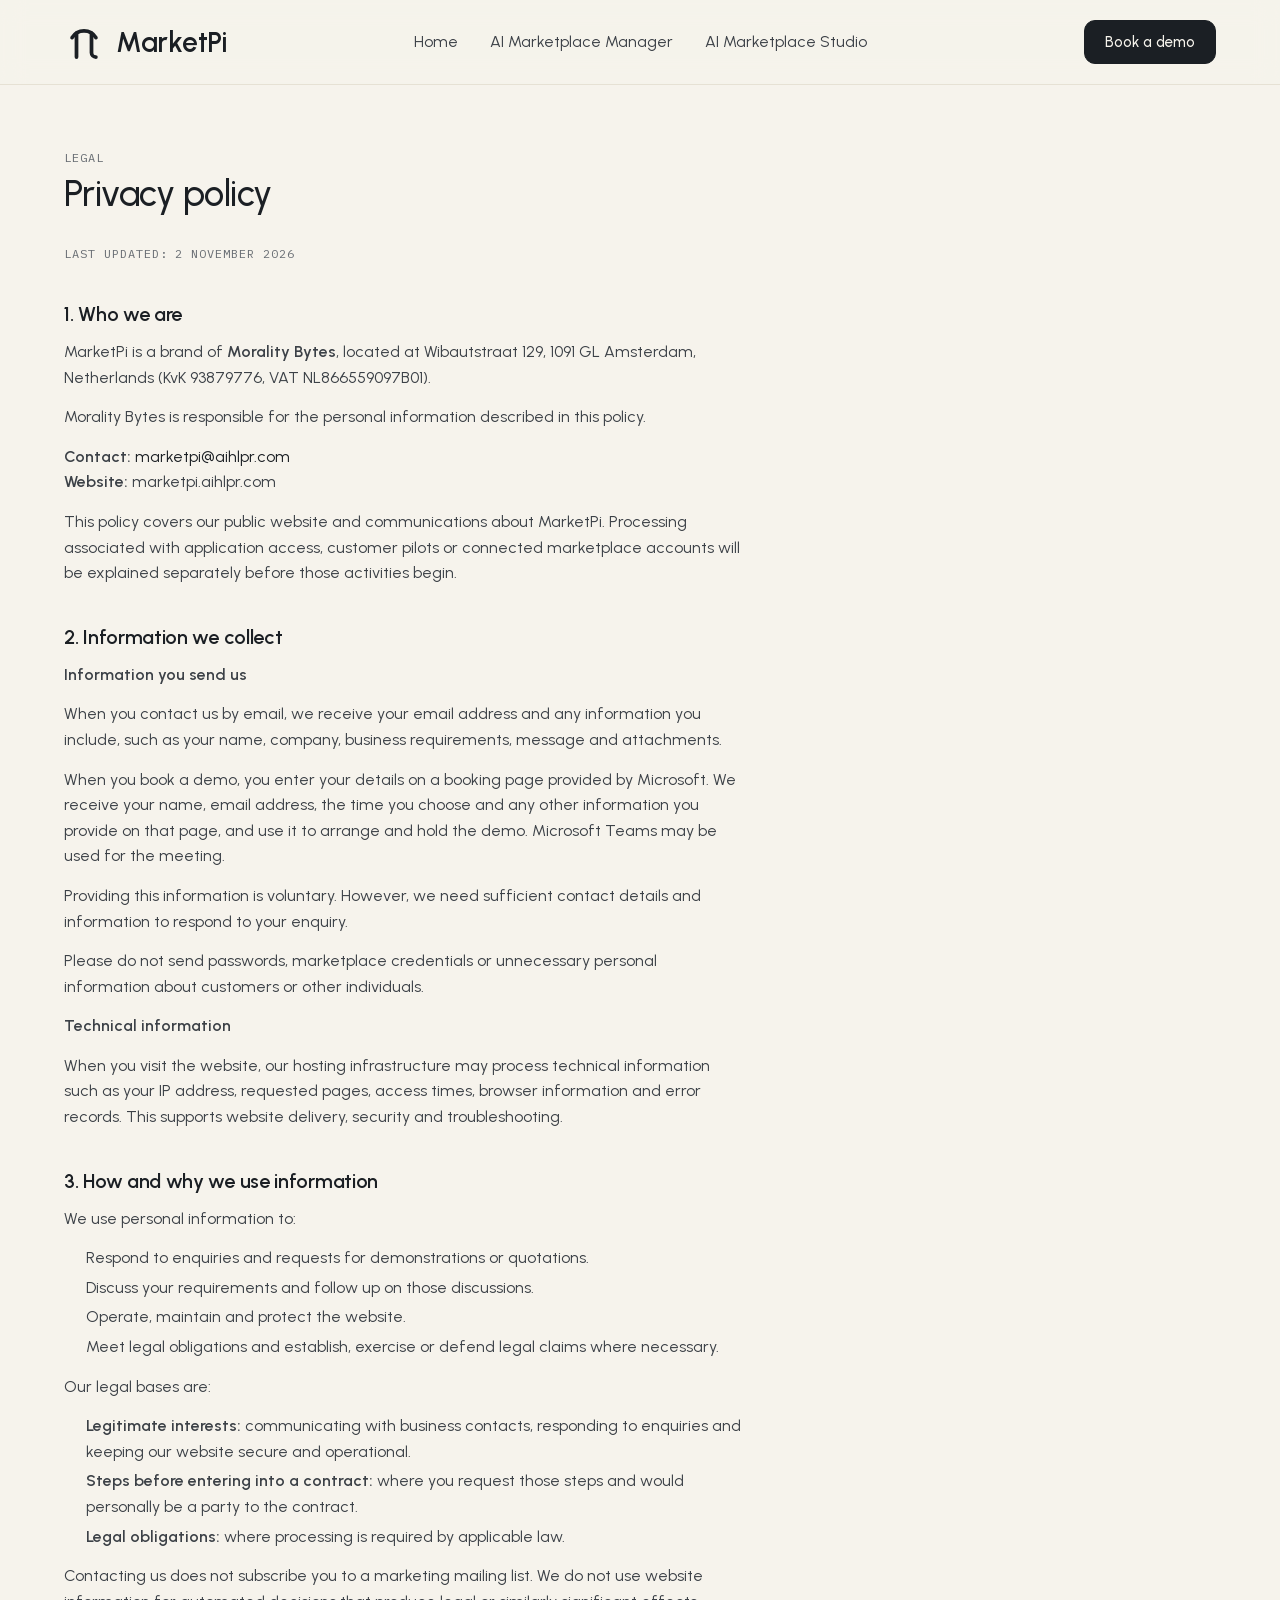
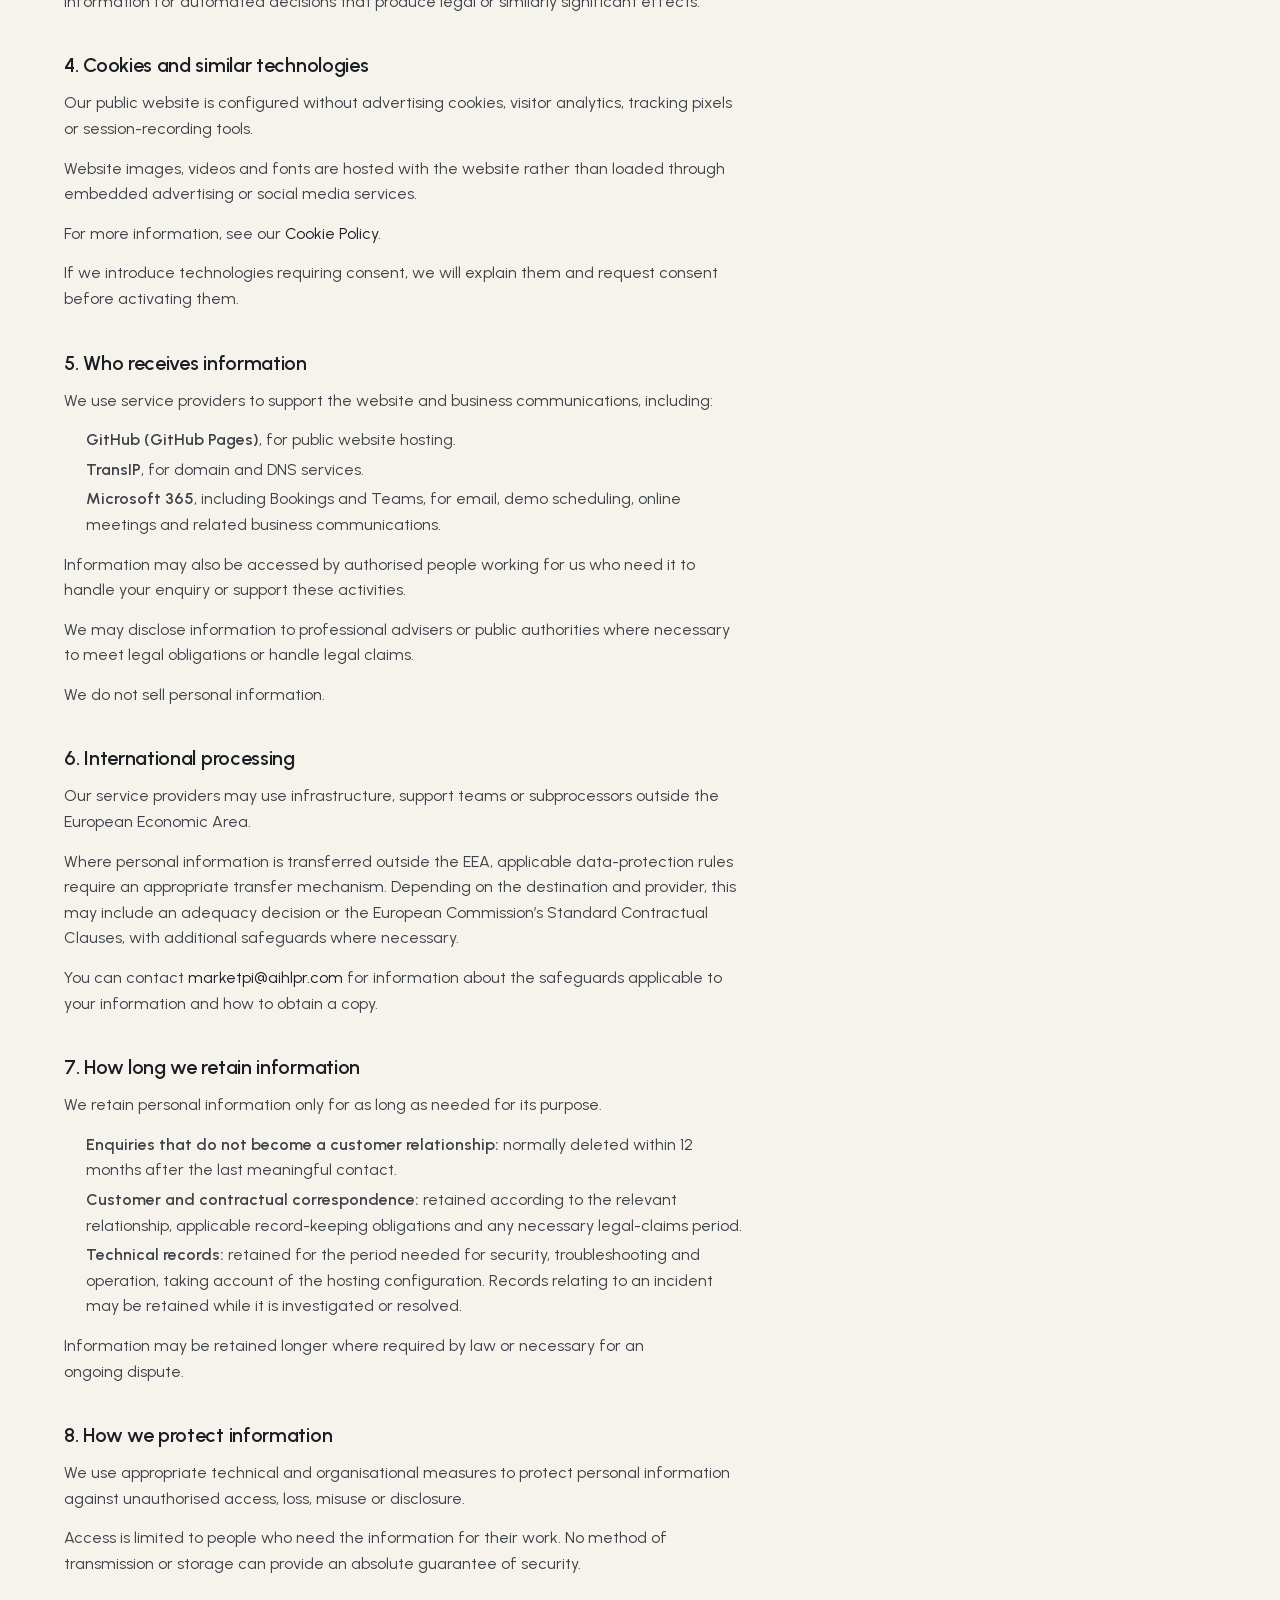
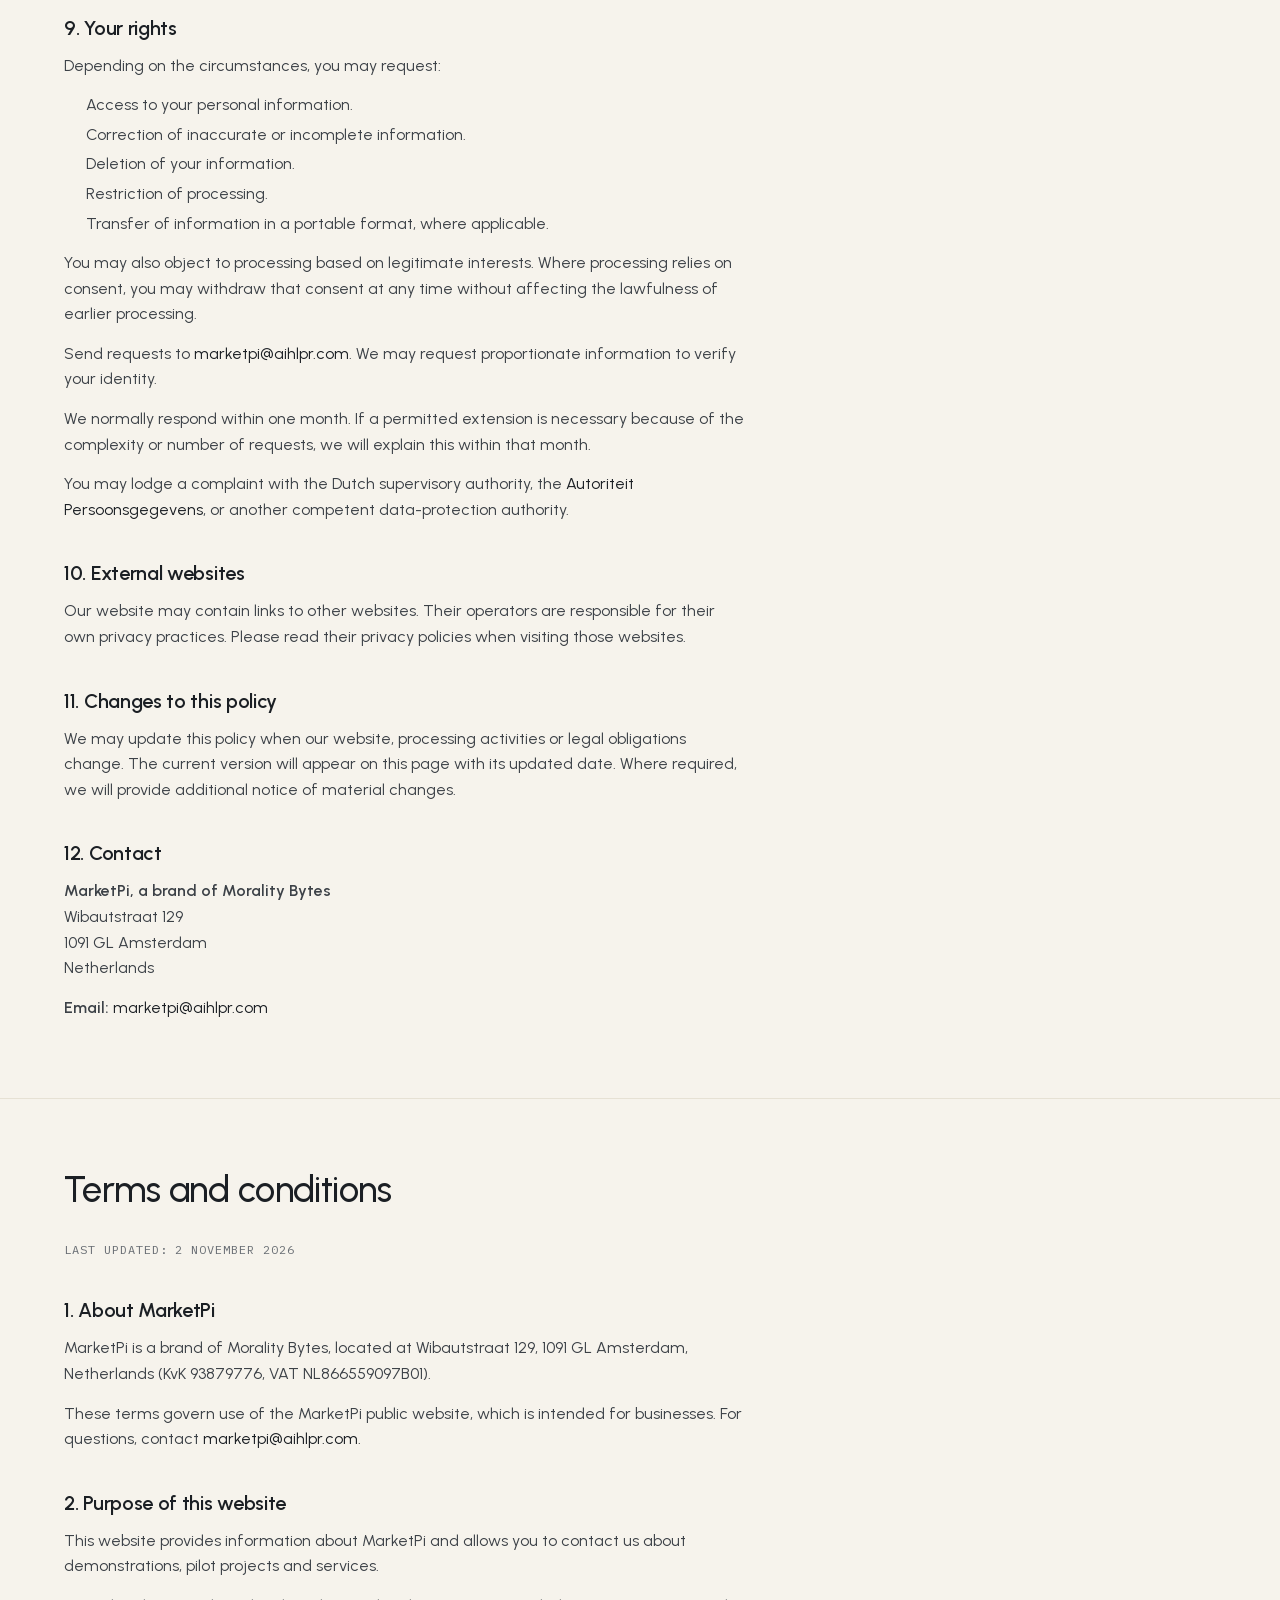
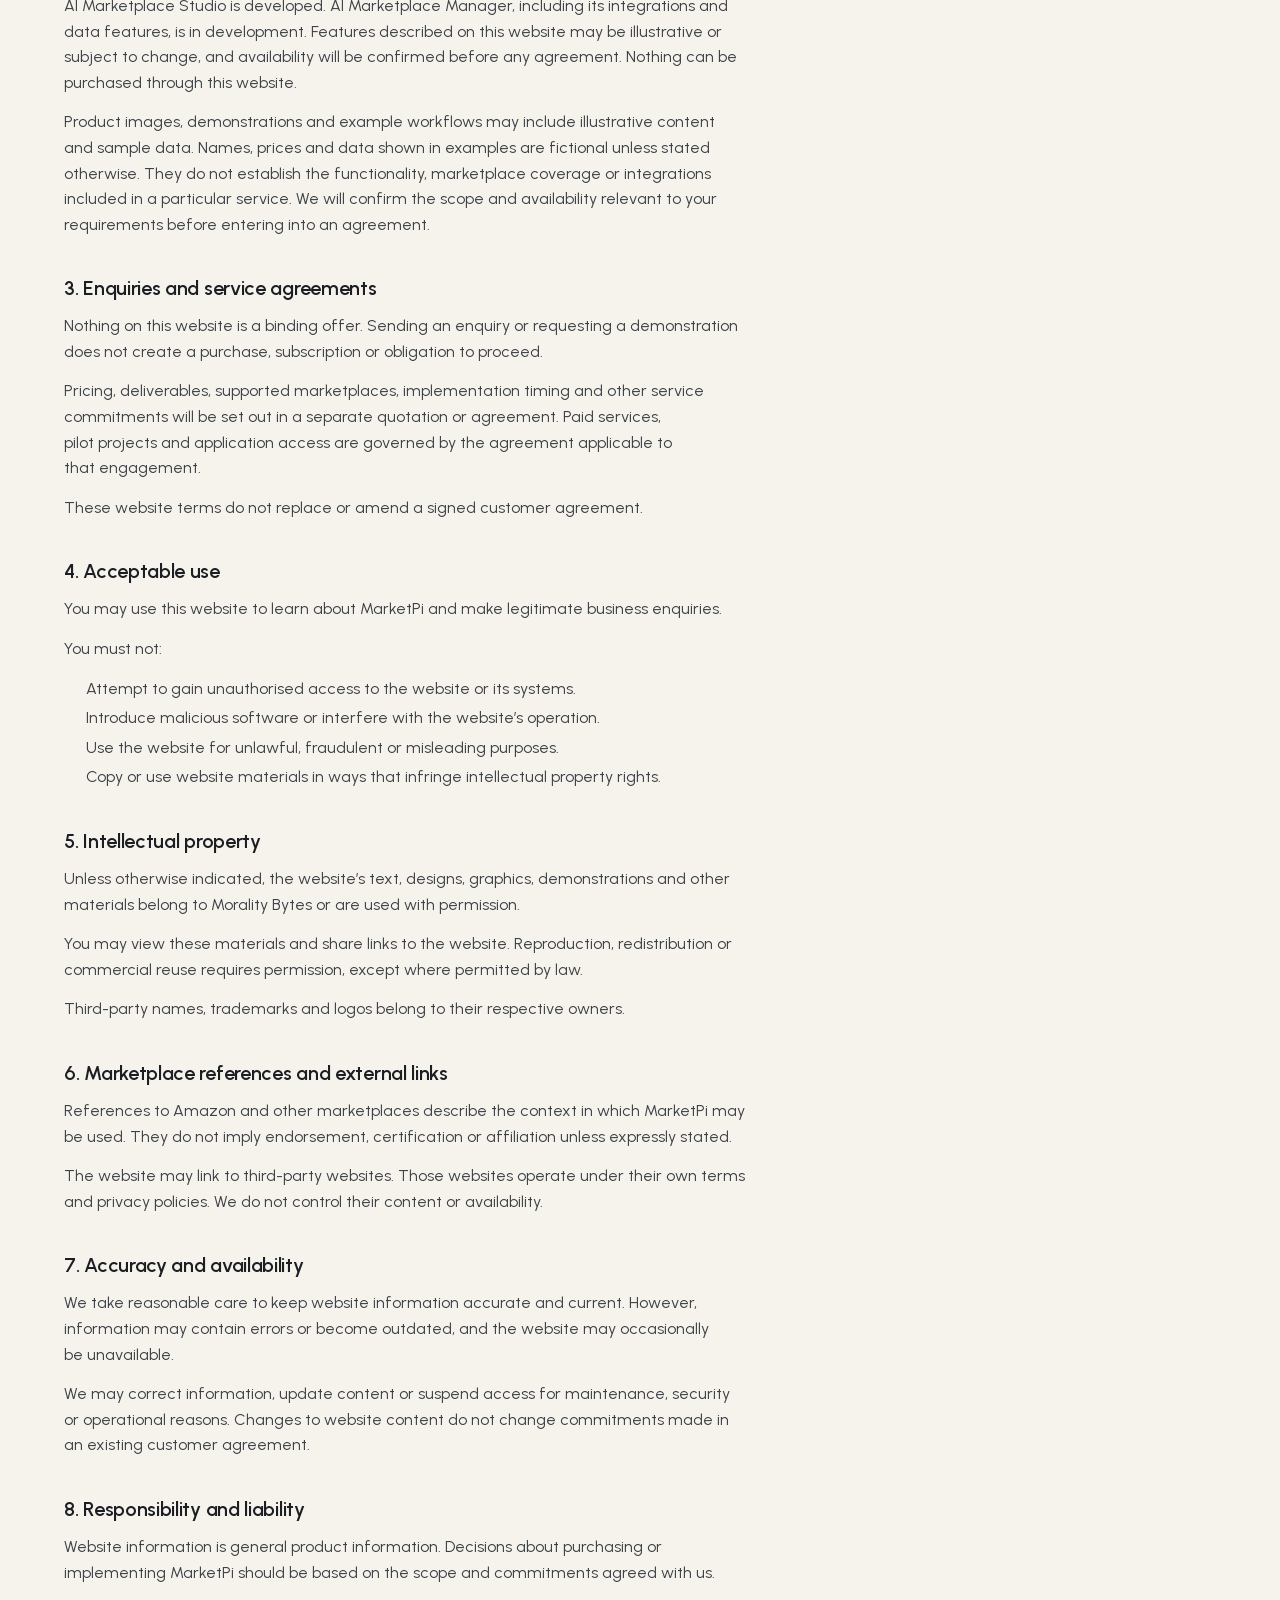
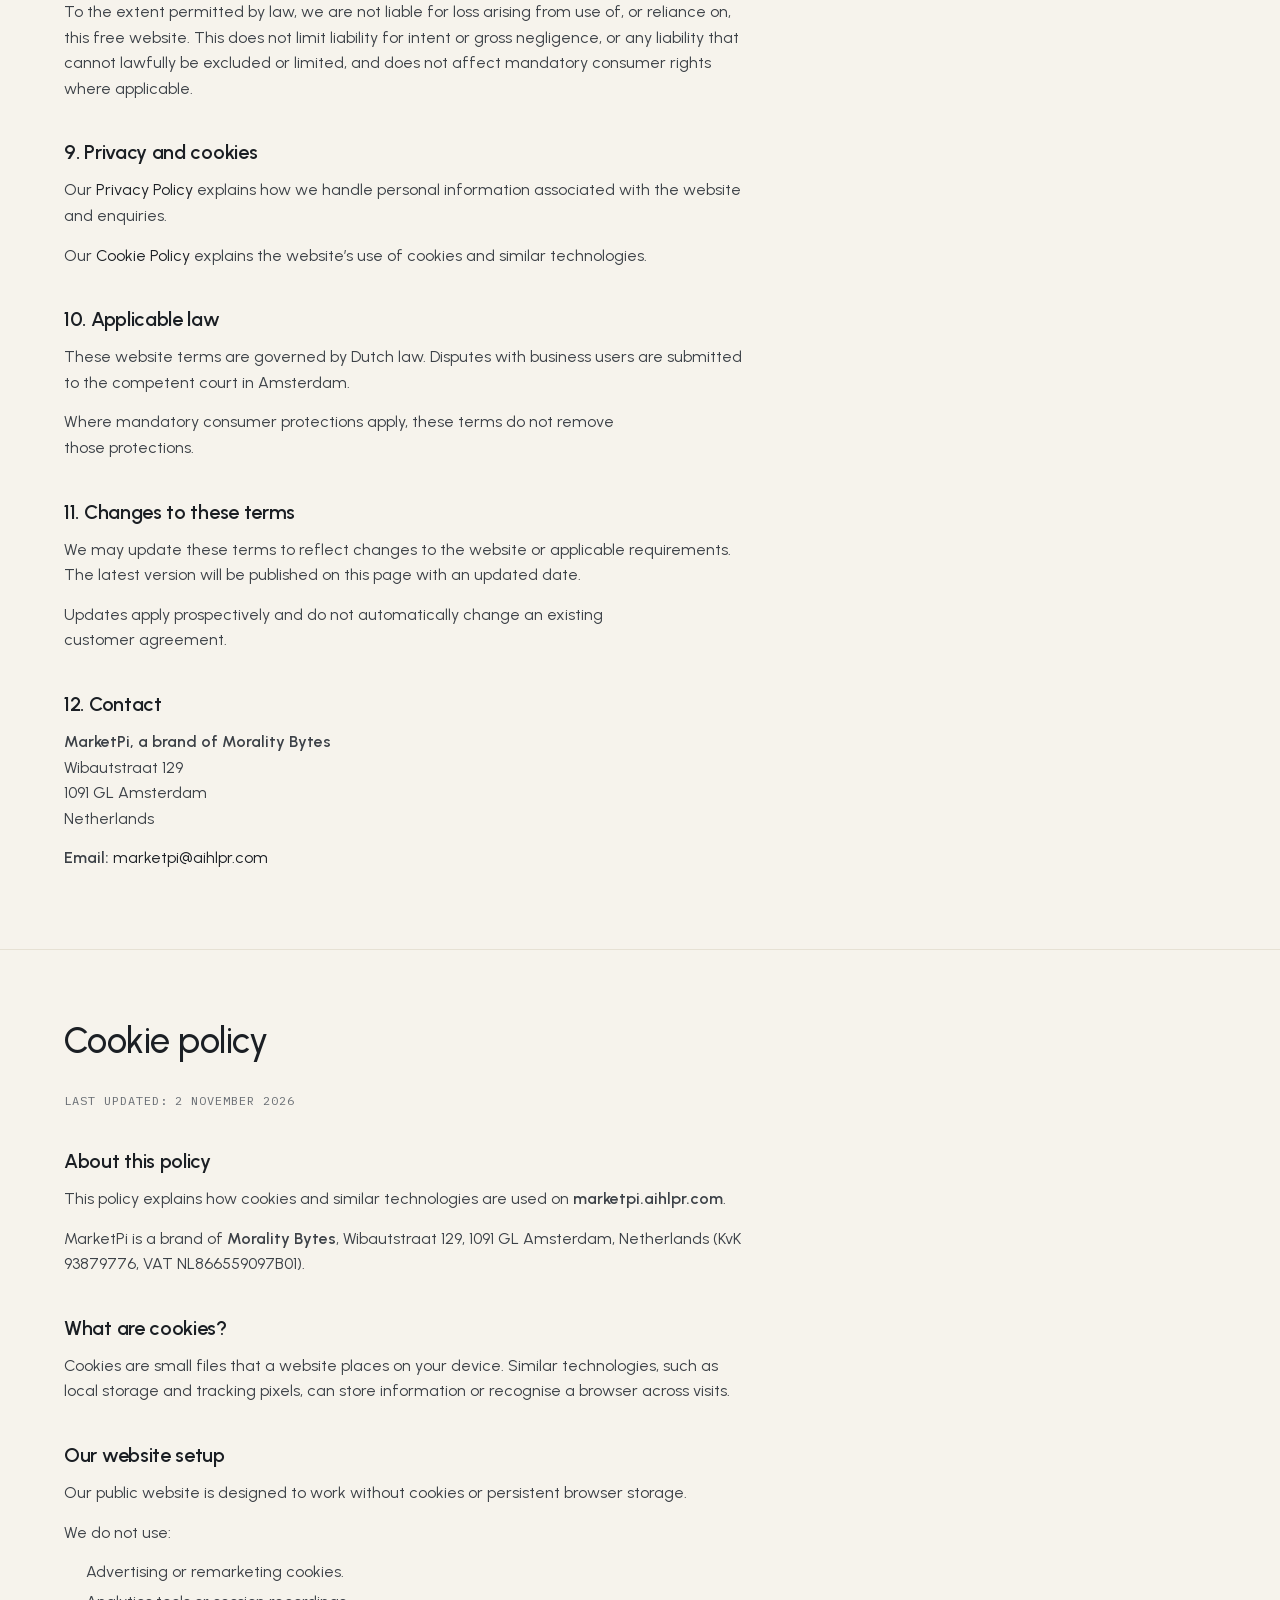
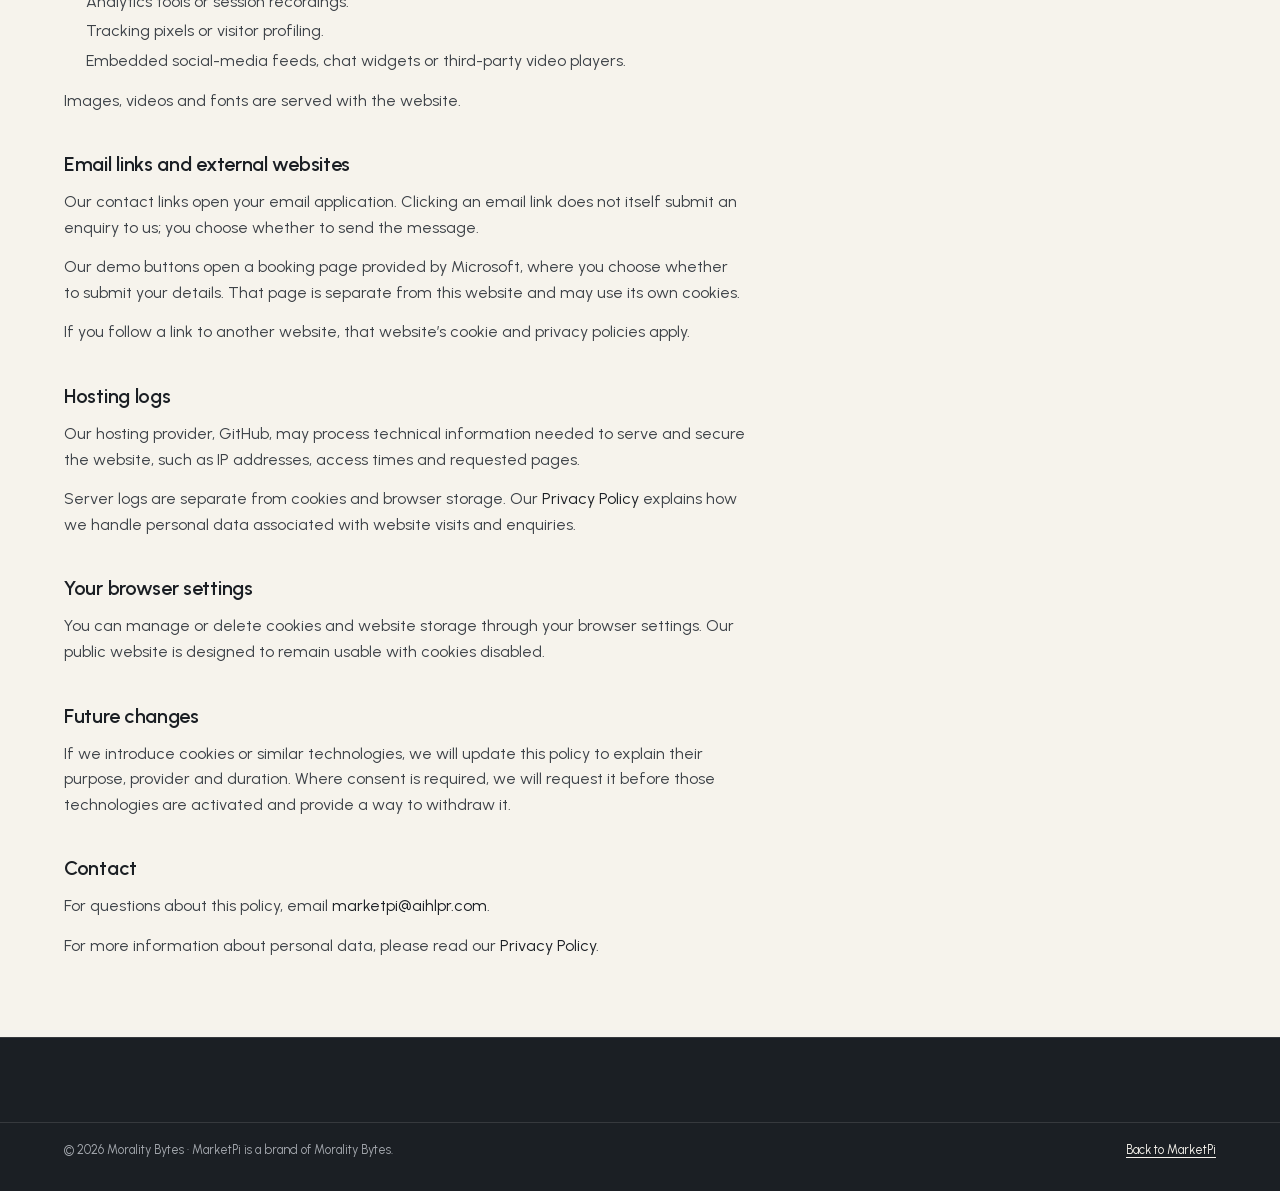
==== commit 8e61b869: "Add VAT number to the footers and policies Show the VAT number alongside the KvK number on every pag" ====
--- a/legal.html
+++ b/legal.html
@@ -520,11 +520,11 @@
 </head>
 <body class="legal">
 <nav class="nav" aria-label="Main navigation"><div class="wrap"><a class="brand" href="/"><svg viewBox="0 0 64 64" fill="none" stroke="currentColor" stroke-width="6" stroke-linecap="round" aria-hidden="true"><path d="M12.95 25 A22 22 0 0 1 51.05 25"></path><path d="M20 17.6 V56"></path><path d="M44 17.6 V49 A7 7 0 0 0 51 56"></path></svg>MarketPi</a><div class="links"><a href="/">Home</a><a href="/marketplace-management">AI Marketplace Manager</a><a href="/studio">AI Marketplace Studio</a></div><a class="btn" href="https://bookings.cloud.microsoft/book/MarketPiDemo3@aihlpr.com/?ismsaljsauthenabled" target="_blank" rel="noopener">Book a demo</a><details class="menu"><summary aria-label="Open menu"><svg viewBox="0 0 24 24" fill="none" stroke="currentColor" stroke-width="2" stroke-linecap="round" aria-hidden="true"><path d="M4 7h16M4 12h16M4 17h16"></path></svg></summary><div class="menu-list" onclick="this.parentNode.open=false"><a href="/">Home</a><a href="/marketplace-management">AI Marketplace Manager</a><a href="/studio">AI Marketplace Studio</a></div></details></div></nav>
-<section class="sec" id="privacy"><div class="wrap"><div class="doc"><span class="k" style="margin-top:0">Legal</span><h2>Privacy policy</h2><span class="k">Last updated: 2 November 2026</span><h3>1. Who we are</h3><p>MarketPi is a brand of <strong>Morality Bytes</strong>, located at Wibautstraat 129, 1091 GL Amsterdam, Netherlands (KvK 93879776).</p><p>Morality Bytes is responsible for the personal information described in this policy.</p><p><strong>Contact:</strong> <a href="mailto:marketpi@aihlpr.com">marketpi@aihlpr.com</a><br><strong>Website:</strong> marketpi.aihlpr.com</p><p>This policy covers our public website and communications about MarketPi. Processing associated with application access, customer pilots or connected marketplace accounts will be explained separately before those activities begin.</p><h3>2. Information we collect</h3><p><strong>Information you send us</strong></p><p>When you contact us by email, we receive your email address and any information you include, such as your name, company, business requirements, message and attachments.</p>
+<section class="sec" id="privacy"><div class="wrap"><div class="doc"><span class="k" style="margin-top:0">Legal</span><h2>Privacy policy</h2><span class="k">Last updated: 2 November 2026</span><h3>1. Who we are</h3><p>MarketPi is a brand of <strong>Morality Bytes</strong>, located at Wibautstraat 129, 1091 GL Amsterdam, Netherlands (KvK 93879776, VAT NL866559097B01).</p><p>Morality Bytes is responsible for the personal information described in this policy.</p><p><strong>Contact:</strong> <a href="mailto:marketpi@aihlpr.com">marketpi@aihlpr.com</a><br><strong>Website:</strong> marketpi.aihlpr.com</p><p>This policy covers our public website and communications about MarketPi. Processing associated with application access, customer pilots or connected marketplace accounts will be explained separately before those activities begin.</p><h3>2. Information we collect</h3><p><strong>Information you send us</strong></p><p>When you contact us by email, we receive your email address and any information you include, such as your name, company, business requirements, message and attachments.</p>
 <p>When you book a demo, you enter your details on a booking page provided by Microsoft. We receive your name, email address, the time you choose and any other information you provide on that page, and use it to arrange and hold the demo. Microsoft Teams may be used for the meeting.</p><p>Providing this information is voluntary. However, we need sufficient contact details and information to respond to your enquiry.</p><p>Please do not send passwords, marketplace credentials or unnecessary personal information about customers or other individuals.</p><p><strong>Technical information</strong></p><p>When you visit the website, our hosting infrastructure may process technical information such as your IP address, requested pages, access times, browser information and error records. This supports website delivery, security and troubleshooting.</p><h3>3. How and why we use information</h3><p>We use personal information to:</p><ul><li>Respond to enquiries and requests for demonstrations or quotations.</li><li>Discuss your requirements and follow up on those discussions.</li><li>Operate, maintain and protect the website.</li><li>Meet legal obligations and establish, exercise or defend legal claims where necessary.</li></ul><p>Our legal bases are:</p><ul><li><strong>Legitimate interests:</strong> communicating with business contacts, responding to enquiries and keeping our website secure and operational.</li><li><strong>Steps before entering into a contract:</strong> where you request those steps and would personally be a party to the contract.</li><li><strong>Legal obligations:</strong> where processing is required by applicable law.</li></ul><p>Contacting us does not subscribe you to a marketing mailing list. We do not use website information for automated decisions that produce legal or similarly significant effects.</p><h3>4. Cookies and similar technologies</h3><p>Our public website is configured without advertising cookies, visitor analytics, tracking pixels or session-recording tools.</p><p>Website images, videos and fonts are hosted with the website rather than loaded through embedded advertising or social media services.</p><p>For more information, see our <a href="#cookies">Cookie Policy</a>.</p><p>If we introduce technologies requiring consent, we will explain them and request consent before activating them.</p><h3>5. Who receives information</h3><p>We use service providers to support the website and business communications, including:</p><ul><li><strong>GitHub (GitHub Pages)</strong>, for public website hosting.</li>
 <li><strong>TransIP</strong>, for domain and DNS services.</li><li><strong>Microsoft 365</strong>, including Bookings and Teams, for email, demo scheduling, online meetings and related business communications.</li></ul><p>Information may also be accessed by authorised people working for us who need it to handle your enquiry or support these activities.</p><p>We may disclose information to professional advisers or public authorities where necessary to meet legal obligations or handle legal claims.</p><p>We do not sell personal information.</p><h3>6. International processing</h3><p>Our service providers may use infrastructure, support teams or subprocessors outside the European Economic Area.</p><p>Where personal information is transferred outside the EEA, applicable data-protection rules require an appropriate transfer mechanism. Depending on the destination and provider, this may include an adequacy decision or the European Commission’s Standard Contractual Clauses, with additional safeguards where necessary.</p><p>You can contact <a href="mailto:marketpi@aihlpr.com">marketpi@aihlpr.com</a> for information about the safeguards applicable to your information and how to obtain a copy.</p><h3>7. How long we retain information</h3><p>We retain personal information only for as long as needed for its purpose.</p><ul><li><strong>Enquiries that do not become a customer relationship:</strong> normally deleted within 12 months after the last meaningful contact.</li><li><strong>Customer and contractual correspondence:</strong> retained according to the relevant relationship, applicable record-keeping obligations and any necessary legal-claims period.</li><li><strong>Technical records:</strong> retained for the period needed for security, troubleshooting and operation, taking account of the hosting configuration. Records relating to an incident may be retained while it is investigated or resolved.</li></ul><p>Information may be retained longer where required by law or necessary for an ongoing dispute.</p><h3>8. How we protect information</h3><p>We use appropriate technical and organisational measures to protect personal information against unauthorised access, loss, misuse or disclosure.</p><p>Access is limited to people who need the information for their work. No method of transmission or storage can provide an absolute guarantee of security.</p><h3>9. Your rights</h3><p>Depending on the circumstances, you may request:</p><ul><li>Access to your personal information.</li><li>Correction of inaccurate or incomplete information.</li><li>Deletion of your information.</li><li>Restriction of processing.</li><li>Transfer of information in a portable format, where applicable.</li></ul><p>You may also object to processing based on legitimate interests. Where processing relies on consent, you may withdraw that consent at any time without affecting the lawfulness of earlier processing.</p><p>Send requests to <a href="mailto:marketpi@aihlpr.com">marketpi@aihlpr.com</a>. We may request proportionate information to verify your identity.</p><p>We normally respond within one month. If a permitted extension is necessary because of the complexity or number of requests, we will explain this within that month.</p><p>You may lodge a complaint with the Dutch supervisory authority, the <a href="https://autoriteitpersoonsgegevens.nl/" target="_blank" rel="noopener">Autoriteit Persoonsgegevens</a>, or another competent data-protection authority.</p><h3>10. External websites</h3><p>Our website may contain links to other websites. Their operators are responsible for their own privacy practices. Please read their privacy policies when visiting those websites.</p><h3>11. Changes to this policy</h3><p>We may update this policy when our website, processing activities or legal obligations change. The current version will appear on this page with its updated date. Where required, we will provide additional notice of material changes.</p><h3>12. Contact</h3><p><strong>MarketPi, a brand of Morality Bytes</strong><br>Wibautstraat 129<br>1091 GL Amsterdam<br>Netherlands</p><p><strong>Email:</strong> <a href="mailto:marketpi@aihlpr.com">marketpi@aihlpr.com</a></p></div></div></section>
-<section class="sec" id="terms"><div class="wrap"><div class="doc"><h2>Terms and conditions</h2><span class="k">Last updated: 2 November 2026</span><h3>1. About MarketPi</h3><p>MarketPi is a brand of Morality Bytes, located at Wibautstraat 129, 1091 GL Amsterdam, Netherlands (KvK 93879776).</p><p>These terms govern use of the MarketPi public website, which is intended for businesses. For questions, contact <a href="mailto:marketpi@aihlpr.com">marketpi@aihlpr.com</a>.</p><h3>2. Purpose of this website</h3><p>This website provides information about MarketPi and allows you to contact us about demonstrations, pilot projects and services.</p><p>AI Marketplace Studio is developed. AI Marketplace Manager, including its integrations and data features, is in development. Features described on this website may be illustrative or subject to change, and availability will be confirmed before any agreement. Nothing can be purchased through this website.</p><p>Product images, demonstrations and example workflows may include illustrative content and sample data. Names, prices and data shown in examples are fictional unless stated otherwise. They do not establish the functionality, marketplace coverage or integrations included in a particular service. We will confirm the scope and availability relevant to your requirements before entering into an agreement.</p><h3>3. Enquiries and service agreements</h3><p>Nothing on this website is a binding offer. Sending an enquiry or requesting a demonstration does not create a purchase, subscription or obligation to proceed.</p><p>Pricing, deliverables, supported marketplaces, implementation timing and other service commitments will be set out in a separate quotation or agreement. Paid services, pilot projects and application access are governed by the agreement applicable to that engagement.</p><p>These website terms do not replace or amend a signed customer agreement.</p><h3>4. Acceptable use</h3><p>You may use this website to learn about MarketPi and make legitimate business enquiries.</p><p>You must not:</p><ul><li>Attempt to gain unauthorised access to the website or its systems.</li><li>Introduce malicious software or interfere with the website’s operation.</li><li>Use the website for unlawful, fraudulent or misleading purposes.</li><li>Copy or use website materials in ways that infringe intellectual property rights.</li></ul><h3>5. Intellectual property</h3><p>Unless otherwise indicated, the website’s text, designs, graphics, demonstrations and other materials belong to Morality Bytes or are used with permission.</p><p>You may view these materials and share links to the website. Reproduction, redistribution or commercial reuse requires permission, except where permitted by law.</p><p>Third-party names, trademarks and logos belong to their respective owners.</p><h3>6. Marketplace references and external links</h3><p>References to Amazon and other marketplaces describe the context in which MarketPi may be used. They do not imply endorsement, certification or affiliation unless expressly stated.</p><p>The website may link to third-party websites. Those websites operate under their own terms and privacy policies. We do not control their content or availability.</p><h3>7. Accuracy and availability</h3><p>We take reasonable care to keep website information accurate and current. However, information may contain errors or become outdated, and the website may occasionally be unavailable.</p><p>We may correct information, update content or suspend access for maintenance, security or operational reasons. Changes to website content do not change commitments made in an existing customer agreement.</p><h3>8. Responsibility and liability</h3><p>Website information is general product information. Decisions about purchasing or implementing MarketPi should be based on the scope and commitments agreed with us.</p><p>To the extent permitted by law, we are not liable for loss arising from use of, or reliance on, this free website. This does not limit liability for intent or gross negligence, or any liability that cannot lawfully be excluded or limited, and does not affect mandatory consumer rights where applicable.</p><h3>9. Privacy and cookies</h3><p>Our <a href="#privacy">Privacy Policy</a> explains how we handle personal information associated with the website and enquiries.</p><p>Our <a href="#cookies">Cookie Policy</a> explains the website’s use of cookies and similar technologies.</p><h3>10. Applicable law</h3><p>These website terms are governed by Dutch law. Disputes with business users are submitted to the competent court in Amsterdam.</p><p>Where mandatory consumer protections apply, these terms do not remove those protections.</p><h3>11. Changes to these terms</h3><p>We may update these terms to reflect changes to the website or applicable requirements. The latest version will be published on this page with an updated date.</p><p>Updates apply prospectively and do not automatically change an existing customer agreement.</p><h3>12. Contact</h3><p><strong>MarketPi, a brand of Morality Bytes</strong><br>Wibautstraat 129<br>1091 GL Amsterdam<br>Netherlands</p><p><strong>Email:</strong> <a href="mailto:marketpi@aihlpr.com">marketpi@aihlpr.com</a></p></div></div></section>
-<section class="sec" id="cookies"><div class="wrap"><div class="doc"><h2>Cookie policy</h2><span class="k">Last updated: 2 November 2026</span><h3>About this policy</h3><p>This policy explains how cookies and similar technologies are used on <strong>marketpi.aihlpr.com</strong>.</p><p>MarketPi is a brand of <strong>Morality Bytes</strong>, Wibautstraat 129, 1091 GL Amsterdam, Netherlands (KvK 93879776).</p><h3>What are cookies?</h3><p>Cookies are small files that a website places on your device. Similar technologies, such as local storage and tracking pixels, can store information or recognise a browser across visits.</p><h3>Our website setup</h3><p>Our public website is designed to work without cookies or persistent browser storage.</p><p>We do not use:</p><ul><li>Advertising or remarketing cookies.</li><li>Analytics tools or session recordings.</li><li>Tracking pixels or visitor profiling.</li><li>Embedded social-media feeds, chat widgets or third-party video players.</li></ul><p>Images, videos and fonts are served with the website.</p><h3>Email links and external websites</h3><p>Our contact links open your email application. Clicking an email link does not itself submit an enquiry to us; you choose whether to send the message.</p>
+<section class="sec" id="terms"><div class="wrap"><div class="doc"><h2>Terms and conditions</h2><span class="k">Last updated: 2 November 2026</span><h3>1. About MarketPi</h3><p>MarketPi is a brand of Morality Bytes, located at Wibautstraat 129, 1091 GL Amsterdam, Netherlands (KvK 93879776, VAT NL866559097B01).</p><p>These terms govern use of the MarketPi public website, which is intended for businesses. For questions, contact <a href="mailto:marketpi@aihlpr.com">marketpi@aihlpr.com</a>.</p><h3>2. Purpose of this website</h3><p>This website provides information about MarketPi and allows you to contact us about demonstrations, pilot projects and services.</p><p>AI Marketplace Studio is developed. AI Marketplace Manager, including its integrations and data features, is in development. Features described on this website may be illustrative or subject to change, and availability will be confirmed before any agreement. Nothing can be purchased through this website.</p><p>Product images, demonstrations and example workflows may include illustrative content and sample data. Names, prices and data shown in examples are fictional unless stated otherwise. They do not establish the functionality, marketplace coverage or integrations included in a particular service. We will confirm the scope and availability relevant to your requirements before entering into an agreement.</p><h3>3. Enquiries and service agreements</h3><p>Nothing on this website is a binding offer. Sending an enquiry or requesting a demonstration does not create a purchase, subscription or obligation to proceed.</p><p>Pricing, deliverables, supported marketplaces, implementation timing and other service commitments will be set out in a separate quotation or agreement. Paid services, pilot projects and application access are governed by the agreement applicable to that engagement.</p><p>These website terms do not replace or amend a signed customer agreement.</p><h3>4. Acceptable use</h3><p>You may use this website to learn about MarketPi and make legitimate business enquiries.</p><p>You must not:</p><ul><li>Attempt to gain unauthorised access to the website or its systems.</li><li>Introduce malicious software or interfere with the website’s operation.</li><li>Use the website for unlawful, fraudulent or misleading purposes.</li><li>Copy or use website materials in ways that infringe intellectual property rights.</li></ul><h3>5. Intellectual property</h3><p>Unless otherwise indicated, the website’s text, designs, graphics, demonstrations and other materials belong to Morality Bytes or are used with permission.</p><p>You may view these materials and share links to the website. Reproduction, redistribution or commercial reuse requires permission, except where permitted by law.</p><p>Third-party names, trademarks and logos belong to their respective owners.</p><h3>6. Marketplace references and external links</h3><p>References to Amazon and other marketplaces describe the context in which MarketPi may be used. They do not imply endorsement, certification or affiliation unless expressly stated.</p><p>The website may link to third-party websites. Those websites operate under their own terms and privacy policies. We do not control their content or availability.</p><h3>7. Accuracy and availability</h3><p>We take reasonable care to keep website information accurate and current. However, information may contain errors or become outdated, and the website may occasionally be unavailable.</p><p>We may correct information, update content or suspend access for maintenance, security or operational reasons. Changes to website content do not change commitments made in an existing customer agreement.</p><h3>8. Responsibility and liability</h3><p>Website information is general product information. Decisions about purchasing or implementing MarketPi should be based on the scope and commitments agreed with us.</p><p>To the extent permitted by law, we are not liable for loss arising from use of, or reliance on, this free website. This does not limit liability for intent or gross negligence, or any liability that cannot lawfully be excluded or limited, and does not affect mandatory consumer rights where applicable.</p><h3>9. Privacy and cookies</h3><p>Our <a href="#privacy">Privacy Policy</a> explains how we handle personal information associated with the website and enquiries.</p><p>Our <a href="#cookies">Cookie Policy</a> explains the website’s use of cookies and similar technologies.</p><h3>10. Applicable law</h3><p>These website terms are governed by Dutch law. Disputes with business users are submitted to the competent court in Amsterdam.</p><p>Where mandatory consumer protections apply, these terms do not remove those protections.</p><h3>11. Changes to these terms</h3><p>We may update these terms to reflect changes to the website or applicable requirements. The latest version will be published on this page with an updated date.</p><p>Updates apply prospectively and do not automatically change an existing customer agreement.</p><h3>12. Contact</h3><p><strong>MarketPi, a brand of Morality Bytes</strong><br>Wibautstraat 129<br>1091 GL Amsterdam<br>Netherlands</p><p><strong>Email:</strong> <a href="mailto:marketpi@aihlpr.com">marketpi@aihlpr.com</a></p></div></div></section>
+<section class="sec" id="cookies"><div class="wrap"><div class="doc"><h2>Cookie policy</h2><span class="k">Last updated: 2 November 2026</span><h3>About this policy</h3><p>This policy explains how cookies and similar technologies are used on <strong>marketpi.aihlpr.com</strong>.</p><p>MarketPi is a brand of <strong>Morality Bytes</strong>, Wibautstraat 129, 1091 GL Amsterdam, Netherlands (KvK 93879776, VAT NL866559097B01).</p><h3>What are cookies?</h3><p>Cookies are small files that a website places on your device. Similar technologies, such as local storage and tracking pixels, can store information or recognise a browser across visits.</p><h3>Our website setup</h3><p>Our public website is designed to work without cookies or persistent browser storage.</p><p>We do not use:</p><ul><li>Advertising or remarketing cookies.</li><li>Analytics tools or session recordings.</li><li>Tracking pixels or visitor profiling.</li><li>Embedded social-media feeds, chat widgets or third-party video players.</li></ul><p>Images, videos and fonts are served with the website.</p><h3>Email links and external websites</h3><p>Our contact links open your email application. Clicking an email link does not itself submit an enquiry to us; you choose whether to send the message.</p>
 <p>Our demo buttons open a booking page provided by Microsoft, where you choose whether to submit your details. That page is separate from this website and may use its own cookies.</p><p>If you follow a link to another website, that website’s cookie and privacy policies apply.</p><h3>Hosting logs</h3><p>Our hosting provider, GitHub, may process technical information needed to serve and secure the website, such as IP addresses, access times and requested pages.</p><p>Server logs are separate from cookies and browser storage. Our <a href="#privacy">Privacy Policy</a> explains how we handle personal data associated with website visits and enquiries.</p><h3>Your browser settings</h3><p>You can manage or delete cookies and website storage through your browser settings. Our public website is designed to remain usable with cookies disabled.</p><h3>Future changes</h3><p>If we introduce cookies or similar technologies, we will update this policy to explain their purpose, provider and duration. Where consent is required, we will request it before those technologies are activated and provide a way to withdraw it.</p><h3>Contact</h3><p>For questions about this policy, email <a href="mailto:marketpi@aihlpr.com">marketpi@aihlpr.com</a>.</p><p>For more information about personal data, please read our <a href="#privacy">Privacy Policy</a>.</p></div></div></section>
 <footer><div class="wrap fl"><span>© 2026 Morality Bytes · MarketPi is a brand of Morality Bytes.</span><a href="/">Back to MarketPi</a></div></footer>
 
